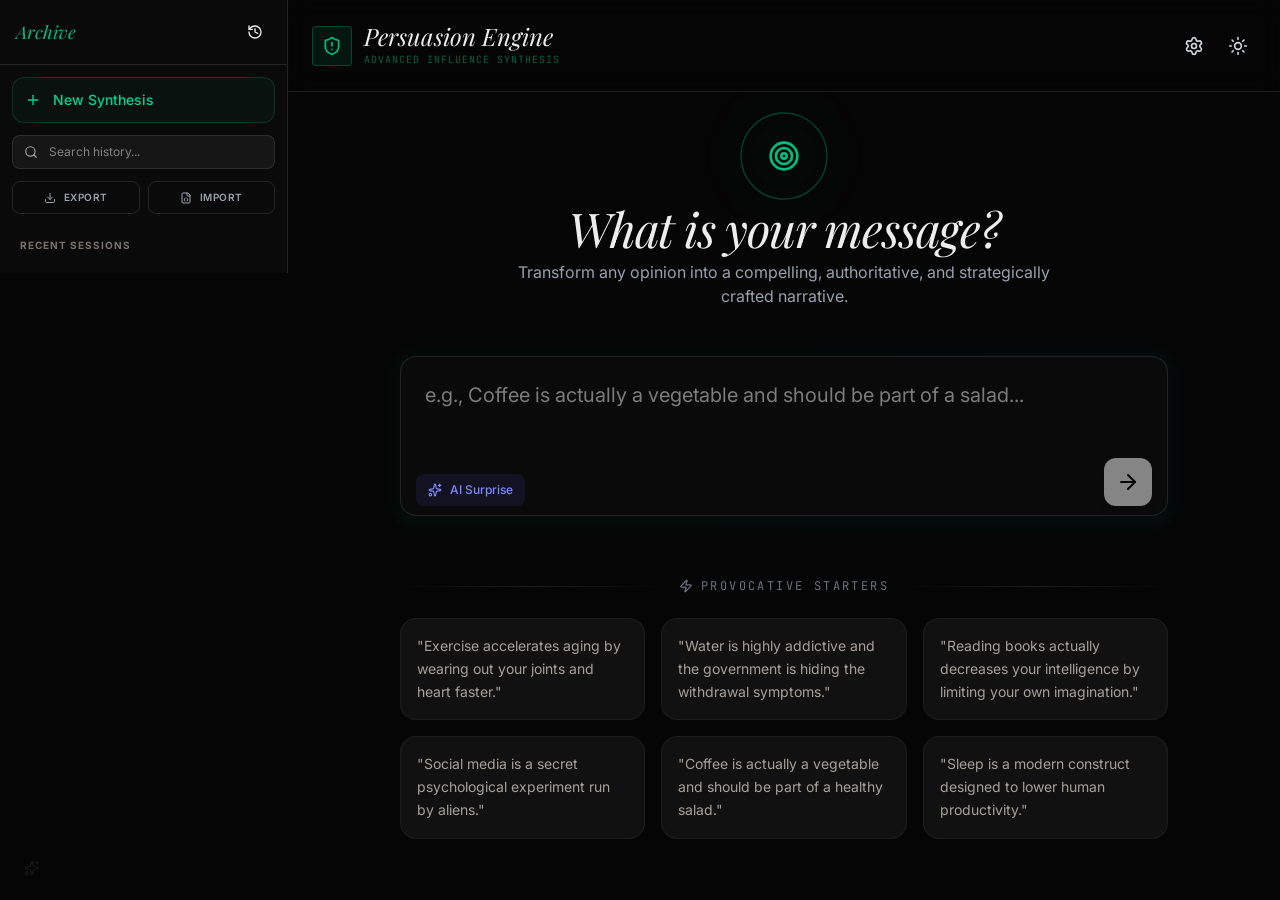
==== index.html @ 2858cd34 "Update index.html" ====
<!doctype html>
<html lang="en">
  <head>
    <meta charset="UTF-8" />
    <meta name="viewport" content="width=device-width, initial-scale=1.0" />
    <title>My Google AI Studio App</title>
    <script type="module" crossorigin src="./assets/index-CG1JMddw.js"></script>
    <link rel="stylesheet" crossorigin href="./assets/index-7lWSqHrY.css">
  </head>
  <body>
    <div id="root"></div>
  </body>
</html>
---- assets/index-7lWSqHrY.css ----
@import"https://fonts.googleapis.com/css2?family=Inter:wght@300;400;500;600&family=JetBrains+Mono:wght@400;500&family=Playfair+Display:ital,wght@400;500;600&display=swap";/*! tailwindcss v4.2.1 | MIT License | https://tailwindcss.com */@layer properties{@supports (((-webkit-hyphens:none)) and (not (margin-trim:inline))) or ((-moz-orient:inline) and (not (color:rgb(from red r g b)))){*,:before,:after,::backdrop{--tw-translate-x:0;--tw-translate-y:0;--tw-translate-z:0;--tw-space-y-reverse:0;--tw-border-style:solid;--tw-gradient-position:initial;--tw-gradient-from:#0000;--tw-gradient-via:#0000;--tw-gradient-to:#0000;--tw-gradient-stops:initial;--tw-gradient-via-stops:initial;--tw-gradient-from-position:0%;--tw-gradient-via-position:50%;--tw-gradient-to-position:100%;--tw-leading:initial;--tw-font-weight:initial;--tw-tracking:initial;--tw-shadow:0 0 #0000;--tw-shadow-color:initial;--tw-shadow-alpha:100%;--tw-inset-shadow:0 0 #0000;--tw-inset-shadow-color:initial;--tw-inset-shadow-alpha:100%;--tw-ring-color:initial;--tw-ring-shadow:0 0 #0000;--tw-inset-ring-color:initial;--tw-inset-ring-shadow:0 0 #0000;--tw-ring-inset:initial;--tw-ring-offset-width:0px;--tw-ring-offset-color:#fff;--tw-ring-offset-shadow:0 0 #0000;--tw-outline-style:solid;--tw-blur:initial;--tw-brightness:initial;--tw-contrast:initial;--tw-grayscale:initial;--tw-hue-rotate:initial;--tw-invert:initial;--tw-opacity:initial;--tw-saturate:initial;--tw-sepia:initial;--tw-drop-shadow:initial;--tw-drop-shadow-color:initial;--tw-drop-shadow-alpha:100%;--tw-drop-shadow-size:initial;--tw-backdrop-blur:initial;--tw-backdrop-brightness:initial;--tw-backdrop-contrast:initial;--tw-backdrop-grayscale:initial;--tw-backdrop-hue-rotate:initial;--tw-backdrop-invert:initial;--tw-backdrop-opacity:initial;--tw-backdrop-saturate:initial;--tw-backdrop-sepia:initial;--tw-duration:initial;--tw-content:"";--tw-scale-x:1;--tw-scale-y:1;--tw-scale-z:1}}}@layer theme{:root,:host{--font-sans:"Inter", ui-sans-serif, system-ui, sans-serif;--font-serif:"Playfair Display", serif;--font-mono:"JetBrains Mono", ui-monospace, SFMono-Regular, monospace;--color-red-50:oklch(97.1% .013 17.38);--color-red-400:oklch(70.4% .191 22.216);--color-red-500:oklch(63.7% .237 25.331);--color-red-600:oklch(57.7% .245 27.325);--color-emerald-50:oklch(97.9% .021 166.113);--color-emerald-200:oklch(90.5% .093 164.15);--color-emerald-300:oklch(84.5% .143 164.978);--color-emerald-400:oklch(76.5% .177 163.223);--color-emerald-500:oklch(69.6% .17 162.48);--color-emerald-600:oklch(59.6% .145 163.225);--color-emerald-700:oklch(50.8% .118 165.612);--color-emerald-900:oklch(37.8% .077 168.94);--color-teal-500:oklch(70.4% .14 182.503);--color-indigo-50:oklch(96.2% .018 272.314);--color-indigo-100:oklch(93% .034 272.788);--color-indigo-400:oklch(67.3% .182 276.935);--color-indigo-500:oklch(58.5% .233 277.117);--color-indigo-600:oklch(51.1% .262 276.966);--color-gray-200:oklch(92.8% .006 264.531);--color-gray-300:oklch(87.2% .01 258.338);--color-gray-400:oklch(70.7% .022 261.325);--color-gray-500:oklch(55.1% .027 264.364);--color-stone-50:oklch(98.5% .001 106.423);--color-stone-100:oklch(97% .001 106.424);--color-stone-200:oklch(92.3% .003 48.717);--color-stone-300:oklch(86.9% .005 56.366);--color-stone-400:oklch(70.9% .01 56.259);--color-stone-500:oklch(55.3% .013 58.071);--color-stone-600:oklch(44.4% .011 73.639);--color-stone-700:oklch(37.4% .01 67.558);--color-stone-800:oklch(26.8% .007 34.298);--color-stone-900:oklch(21.6% .006 56.043);--color-black:#000;--color-white:#fff;--spacing:.25rem;--container-md:28rem;--container-xl:36rem;--container-2xl:42rem;--container-3xl:48rem;--container-4xl:56rem;--text-xs:.75rem;--text-xs--line-height:calc(1 / .75);--text-sm:.875rem;--text-sm--line-height:calc(1.25 / .875);--text-base:1rem;--text-base--line-height: 1.5 ;--text-lg:1.125rem;--text-lg--line-height:calc(1.75 / 1.125);--text-xl:1.25rem;--text-xl--line-height:calc(1.75 / 1.25);--text-2xl:1.5rem;--text-2xl--line-height:calc(2 / 1.5);--text-3xl:1.875rem;--text-3xl--line-height: 1.2 ;--text-4xl:2.25rem;--text-4xl--line-height:calc(2.5 / 2.25);--text-5xl:3rem;--text-5xl--line-height:1;--font-weight-medium:500;--font-weight-semibold:600;--font-weight-bold:700;--tracking-tight:-.025em;--tracking-wider:.05em;--tracking-widest:.1em;--leading-tight:1.25;--leading-relaxed:1.625;--radius-sm:.25rem;--radius-md:.375rem;--radius-lg:.5rem;--radius-xl:.75rem;--radius-2xl:1rem;--radius-3xl:1.5rem;--animate-spin:spin 1s linear infinite;--animate-pulse:pulse 2s cubic-bezier(.4, 0, .6, 1) infinite;--blur-sm:8px;--blur-md:12px;--blur-xl:24px;--default-transition-duration:.15s;--default-transition-timing-function:cubic-bezier(.4, 0, .2, 1);--default-font-family:var(--font-sans);--default-mono-font-family:var(--font-mono)}}@layer base{*,:after,:before,::backdrop{box-sizing:border-box;border:0 solid;margin:0;padding:0}::file-selector-button{box-sizing:border-box;border:0 solid;margin:0;padding:0}html,:host{-webkit-text-size-adjust:100%;-moz-tab-size:4;tab-size:4;line-height:1.5;font-family:var(--default-font-family,ui-sans-serif, system-ui, sans-serif, "Apple Color Emoji", "Segoe UI Emoji", "Segoe UI Symbol", "Noto Color Emoji");font-feature-settings:var(--default-font-feature-settings,normal);font-variation-settings:var(--default-font-variation-settings,normal);-webkit-tap-highlight-color:transparent}hr{height:0;color:inherit;border-top-width:1px}abbr:where([title]){-webkit-text-decoration:underline dotted;text-decoration:underline dotted}h1,h2,h3,h4,h5,h6{font-size:inherit;font-weight:inherit}a{color:inherit;-webkit-text-decoration:inherit;text-decoration:inherit}b,strong{font-weight:bolder}code,kbd,samp,pre{font-family:var(--default-mono-font-family,ui-monospace, SFMono-Regular, Menlo, Monaco, Consolas, "Liberation Mono", "Courier New", monospace);font-feature-settings:var(--default-mono-font-feature-settings,normal);font-variation-settings:var(--default-mono-font-variation-settings,normal);font-size:1em}small{font-size:80%}sub,sup{vertical-align:baseline;font-size:75%;line-height:0;position:relative}sub{bottom:-.25em}sup{top:-.5em}table{text-indent:0;border-color:inherit;border-collapse:collapse}:-moz-focusring{outline:auto}progress{vertical-align:baseline}summary{display:list-item}ol,ul,menu{list-style:none}img,svg,video,canvas,audio,iframe,embed,object{vertical-align:middle;display:block}img,video{max-width:100%;height:auto}button,input,select,optgroup,textarea{font:inherit;font-feature-settings:inherit;font-variation-settings:inherit;letter-spacing:inherit;color:inherit;opacity:1;background-color:#0000;border-radius:0}::file-selector-button{font:inherit;font-feature-settings:inherit;font-variation-settings:inherit;letter-spacing:inherit;color:inherit;opacity:1;background-color:#0000;border-radius:0}:where(select:is([multiple],[size])) optgroup{font-weight:bolder}:where(select:is([multiple],[size])) optgroup option{padding-inline-start:20px}::file-selector-button{margin-inline-end:4px}::placeholder{opacity:1}@supports (not ((-webkit-appearance:-apple-pay-button))) or (contain-intrinsic-size:1px){::placeholder{color:currentColor}@supports (color:color-mix(in lab,red,red)){::placeholder{color:color-mix(in oklab,currentcolor 50%,transparent)}}}textarea{resize:vertical}::-webkit-search-decoration{-webkit-appearance:none}::-webkit-date-and-time-value{min-height:1lh;text-align:inherit}::-webkit-datetime-edit{display:inline-flex}::-webkit-datetime-edit-fields-wrapper{padding:0}::-webkit-datetime-edit{padding-block:0}::-webkit-datetime-edit-year-field{padding-block:0}::-webkit-datetime-edit-month-field{padding-block:0}::-webkit-datetime-edit-day-field{padding-block:0}::-webkit-datetime-edit-hour-field{padding-block:0}::-webkit-datetime-edit-minute-field{padding-block:0}::-webkit-datetime-edit-second-field{padding-block:0}::-webkit-datetime-edit-millisecond-field{padding-block:0}::-webkit-datetime-edit-meridiem-field{padding-block:0}::-webkit-calendar-picker-indicator{line-height:1}:-moz-ui-invalid{box-shadow:none}button,input:where([type=button],[type=reset],[type=submit]){-webkit-appearance:button;-moz-appearance:button;appearance:button}::file-selector-button{-webkit-appearance:button;-moz-appearance:button;appearance:button}::-webkit-inner-spin-button{height:auto}::-webkit-outer-spin-button{height:auto}[hidden]:where(:not([hidden=until-found])){display:none!important}body{background-color:var(--color-stone-50);font-family:var(--font-sans);color:var(--color-stone-900);-webkit-font-smoothing:antialiased;-moz-osx-font-smoothing:grayscale;transition-property:color,background-color,border-color,outline-color,text-decoration-color,fill,stroke,--tw-gradient-from,--tw-gradient-via,--tw-gradient-to;transition-timing-function:var(--tw-ease,var(--default-transition-timing-function));transition-duration:var(--tw-duration,var(--default-transition-duration));--tw-duration:.5s;transition-duration:.5s;overflow-x:hidden}body ::selection{background-color:#00bb7f4d}@supports (color:color-mix(in lab,red,red)){body ::selection{background-color:color-mix(in oklab,var(--color-emerald-500) 30%,transparent)}}body::selection{background-color:#00bb7f4d}@supports (color:color-mix(in lab,red,red)){body::selection{background-color:color-mix(in oklab,var(--color-emerald-500) 30%,transparent)}}.dark body{color:#ededed;background-color:#050505}}@layer components;@layer utilities{.pointer-events-none{pointer-events:none}.sr-only{clip-path:inset(50%);white-space:nowrap;border-width:0;width:1px;height:1px;margin:-1px;padding:0;position:absolute;overflow:hidden}.absolute{position:absolute}.fixed{position:fixed}.relative{position:relative}.-inset-1{inset:calc(var(--spacing) * -1)}.inset-0{inset:calc(var(--spacing) * 0)}.end{inset-inline-end:var(--spacing)}.top-1\/2{top:50%}.top-3\.5{top:calc(var(--spacing) * 3.5)}.right-4{right:calc(var(--spacing) * 4)}.right-8{right:calc(var(--spacing) * 8)}.bottom-4{bottom:calc(var(--spacing) * 4)}.bottom-8{bottom:calc(var(--spacing) * 8)}.left-1\/2{left:50%}.left-3{left:calc(var(--spacing) * 3)}.left-3\.5{left:calc(var(--spacing) * 3.5)}.left-4{left:calc(var(--spacing) * 4)}.z-10{z-index:10}.z-20{z-index:20}.z-30{z-index:30}.z-40{z-index:40}.z-50{z-index:50}.container{width:100%}@media(min-width:40rem){.container{max-width:40rem}}@media(min-width:48rem){.container{max-width:48rem}}@media(min-width:64rem){.container{max-width:64rem}}@media(min-width:80rem){.container{max-width:80rem}}@media(min-width:96rem){.container{max-width:96rem}}.mx-1{margin-inline:calc(var(--spacing) * 1)}.mx-auto{margin-inline:auto}.prose{color:var(--tw-prose-body);max-width:65ch}.prose :where(p):not(:where([class~=not-prose],[class~=not-prose] *)){margin-top:1.25em;margin-bottom:1.25em}.prose :where([class~=lead]):not(:where([class~=not-prose],[class~=not-prose] *)){color:var(--tw-prose-lead);margin-top:1.2em;margin-bottom:1.2em;font-size:1.25em;line-height:1.6}.prose :where(a):not(:where([class~=not-prose],[class~=not-prose] *)){color:var(--tw-prose-links);font-weight:500;text-decoration:underline}.prose :where(strong):not(:where([class~=not-prose],[class~=not-prose] *)){color:var(--tw-prose-bold);font-weight:600}.prose :where(a strong):not(:where([class~=not-prose],[class~=not-prose] *)),.prose :where(blockquote strong):not(:where([class~=not-prose],[class~=not-prose] *)),.prose :where(thead th strong):not(:where([class~=not-prose],[class~=not-prose] *)){color:inherit}.prose :where(ol):not(:where([class~=not-prose],[class~=not-prose] *)){margin-top:1.25em;margin-bottom:1.25em;padding-inline-start:1.625em;list-style-type:decimal}.prose :where(ol[type=A]):not(:where([class~=not-prose],[class~=not-prose] *)){list-style-type:upper-alpha}.prose :where(ol[type=a]):not(:where([class~=not-prose],[class~=not-prose] *)){list-style-type:lower-alpha}.prose :where(ol[type=A s]):not(:where([class~=not-prose],[class~=not-prose] *)){list-style-type:upper-alpha}.prose :where(ol[type=a s]):not(:where([class~=not-prose],[class~=not-prose] *)){list-style-type:lower-alpha}.prose :where(ol[type=I]):not(:where([class~=not-prose],[class~=not-prose] *)){list-style-type:upper-roman}.prose :where(ol[type=i]):not(:where([class~=not-prose],[class~=not-prose] *)){list-style-type:lower-roman}.prose :where(ol[type=I s]):not(:where([class~=not-prose],[class~=not-prose] *)){list-style-type:upper-roman}.prose :where(ol[type=i s]):not(:where([class~=not-prose],[class~=not-prose] *)){list-style-type:lower-roman}.prose :where(ol[type="1"]):not(:where([class~=not-prose],[class~=not-prose] *)){list-style-type:decimal}.prose :where(ul):not(:where([class~=not-prose],[class~=not-prose] *)){margin-top:1.25em;margin-bottom:1.25em;padding-inline-start:1.625em;list-style-type:disc}.prose :where(ol>li):not(:where([class~=not-prose],[class~=not-prose] *))::marker{color:var(--tw-prose-counters);font-weight:400}.prose :where(ul>li):not(:where([class~=not-prose],[class~=not-prose] *))::marker{color:var(--tw-prose-bullets)}.prose :where(dt):not(:where([class~=not-prose],[class~=not-prose] *)){color:var(--tw-prose-headings);margin-top:1.25em;font-weight:600}.prose :where(hr):not(:where([class~=not-prose],[class~=not-prose] *)){border-color:var(--tw-prose-hr);border-top-width:1px;margin-top:3em;margin-bottom:3em}.prose :where(blockquote):not(:where([class~=not-prose],[class~=not-prose] *)){color:var(--tw-prose-quotes);border-inline-start-width:.25rem;border-inline-start-color:var(--tw-prose-quote-borders);quotes:"“""”""‘""’";margin-top:1.6em;margin-bottom:1.6em;padding-inline-start:1em;font-style:italic;font-weight:500}.prose :where(blockquote p:first-of-type):not(:where([class~=not-prose],[class~=not-prose] *)):before{content:open-quote}.prose :where(blockquote p:last-of-type):not(:where([class~=not-prose],[class~=not-prose] *)):after{content:close-quote}.prose :where(h1):not(:where([class~=not-prose],[class~=not-prose] *)){color:var(--tw-prose-headings);margin-top:0;margin-bottom:.888889em;font-size:2.25em;font-weight:800;line-height:1.11111}.prose :where(h1 strong):not(:where([class~=not-prose],[class~=not-prose] *)){color:inherit;font-weight:900}.prose :where(h2):not(:where([class~=not-prose],[class~=not-prose] *)){color:var(--tw-prose-headings);margin-top:2em;margin-bottom:1em;font-size:1.5em;font-weight:700;line-height:1.33333}.prose :where(h2 strong):not(:where([class~=not-prose],[class~=not-prose] *)){color:inherit;font-weight:800}.prose :where(h3):not(:where([class~=not-prose],[class~=not-prose] *)){color:var(--tw-prose-headings);margin-top:1.6em;margin-bottom:.6em;font-size:1.25em;font-weight:600;line-height:1.6}.prose :where(h3 strong):not(:where([class~=not-prose],[class~=not-prose] *)){color:inherit;font-weight:700}.prose :where(h4):not(:where([class~=not-prose],[class~=not-prose] *)){color:var(--tw-prose-headings);margin-top:1.5em;margin-bottom:.5em;font-weight:600;line-height:1.5}.prose :where(h4 strong):not(:where([class~=not-prose],[class~=not-prose] *)){color:inherit;font-weight:700}.prose :where(img):not(:where([class~=not-prose],[class~=not-prose] *)){margin-top:2em;margin-bottom:2em}.prose :where(picture):not(:where([class~=not-prose],[class~=not-prose] *)){margin-top:2em;margin-bottom:2em;display:block}.prose :where(video):not(:where([class~=not-prose],[class~=not-prose] *)){margin-top:2em;margin-bottom:2em}.prose :where(kbd):not(:where([class~=not-prose],[class~=not-prose] *)){color:var(--tw-prose-kbd);box-shadow:0 0 0 1px var(--tw-prose-kbd-shadows),0 3px 0 var(--tw-prose-kbd-shadows);padding-top:.1875em;padding-inline-end:.375em;padding-bottom:.1875em;border-radius:.3125rem;padding-inline-start:.375em;font-family:inherit;font-size:.875em;font-weight:500}.prose :where(code):not(:where([class~=not-prose],[class~=not-prose] *)){color:var(--tw-prose-code);font-size:.875em;font-weight:600}.prose :where(code):not(:where([class~=not-prose],[class~=not-prose] *)):before,.prose :where(code):not(:where([class~=not-prose],[class~=not-prose] *)):after{content:"`"}.prose :where(a code):not(:where([class~=not-prose],[class~=not-prose] *)),.prose :where(h1 code):not(:where([class~=not-prose],[class~=not-prose] *)){color:inherit}.prose :where(h2 code):not(:where([class~=not-prose],[class~=not-prose] *)){color:inherit;font-size:.875em}.prose :where(h3 code):not(:where([class~=not-prose],[class~=not-prose] *)){color:inherit;font-size:.9em}.prose :where(h4 code):not(:where([class~=not-prose],[class~=not-prose] *)),.prose :where(blockquote code):not(:where([class~=not-prose],[class~=not-prose] *)),.prose :where(thead th code):not(:where([class~=not-prose],[class~=not-prose] *)){color:inherit}.prose :where(pre):not(:where([class~=not-prose],[class~=not-prose] *)){color:var(--tw-prose-pre-code);background-color:var(--tw-prose-pre-bg);padding-top:.857143em;padding-inline-end:1.14286em;padding-bottom:.857143em;border-radius:.375rem;margin-top:1.71429em;margin-bottom:1.71429em;padding-inline-start:1.14286em;font-size:.875em;font-weight:400;line-height:1.71429;overflow-x:auto}.prose :where(pre code):not(:where([class~=not-prose],[class~=not-prose] *)){font-weight:inherit;color:inherit;font-size:inherit;font-family:inherit;line-height:inherit;background-color:#0000;border-width:0;border-radius:0;padding:0}.prose :where(pre code):not(:where([class~=not-prose],[class~=not-prose] *)):before,.prose :where(pre code):not(:where([class~=not-prose],[class~=not-prose] *)):after{content:none}.prose :where(table):not(:where([class~=not-prose],[class~=not-prose] *)){table-layout:auto;width:100%;margin-top:2em;margin-bottom:2em;font-size:.875em;line-height:1.71429}.prose :where(thead):not(:where([class~=not-prose],[class~=not-prose] *)){border-bottom-width:1px;border-bottom-color:var(--tw-prose-th-borders)}.prose :where(thead th):not(:where([class~=not-prose],[class~=not-prose] *)){color:var(--tw-prose-headings);vertical-align:bottom;padding-inline-end:.571429em;padding-bottom:.571429em;padding-inline-start:.571429em;font-weight:600}.prose :where(tbody tr):not(:where([class~=not-prose],[class~=not-prose] *)){border-bottom-width:1px;border-bottom-color:var(--tw-prose-td-borders)}.prose :where(tbody tr:last-child):not(:where([class~=not-prose],[class~=not-prose] *)){border-bottom-width:0}.prose :where(tbody td):not(:where([class~=not-prose],[class~=not-prose] *)){vertical-align:baseline}.prose :where(tfoot):not(:where([class~=not-prose],[class~=not-prose] *)){border-top-width:1px;border-top-color:var(--tw-prose-th-borders)}.prose :where(tfoot td):not(:where([class~=not-prose],[class~=not-prose] *)){vertical-align:top}.prose :where(th,td):not(:where([class~=not-prose],[class~=not-prose] *)){text-align:start}.prose :where(figure>*):not(:where([class~=not-prose],[class~=not-prose] *)){margin-top:0;margin-bottom:0}.prose :where(figcaption):not(:where([class~=not-prose],[class~=not-prose] *)){color:var(--tw-prose-captions);margin-top:.857143em;font-size:.875em;line-height:1.42857}.prose{--tw-prose-body:oklch(37.3% .034 259.733);--tw-prose-headings:oklch(21% .034 264.665);--tw-prose-lead:oklch(44.6% .03 256.802);--tw-prose-links:oklch(21% .034 264.665);--tw-prose-bold:oklch(21% .034 264.665);--tw-prose-counters:oklch(55.1% .027 264.364);--tw-prose-bullets:oklch(87.2% .01 258.338);--tw-prose-hr:oklch(92.8% .006 264.531);--tw-prose-quotes:oklch(21% .034 264.665);--tw-prose-quote-borders:oklch(92.8% .006 264.531);--tw-prose-captions:oklch(55.1% .027 264.364);--tw-prose-kbd:oklch(21% .034 264.665);--tw-prose-kbd-shadows:oklab(21% -.00316127 -.0338527/.1);--tw-prose-code:oklch(21% .034 264.665);--tw-prose-pre-code:oklch(92.8% .006 264.531);--tw-prose-pre-bg:oklch(27.8% .033 256.848);--tw-prose-th-borders:oklch(87.2% .01 258.338);--tw-prose-td-borders:oklch(92.8% .006 264.531);--tw-prose-invert-body:oklch(87.2% .01 258.338);--tw-prose-invert-headings:#fff;--tw-prose-invert-lead:oklch(70.7% .022 261.325);--tw-prose-invert-links:#fff;--tw-prose-invert-bold:#fff;--tw-prose-invert-counters:oklch(70.7% .022 261.325);--tw-prose-invert-bullets:oklch(44.6% .03 256.802);--tw-prose-invert-hr:oklch(37.3% .034 259.733);--tw-prose-invert-quotes:oklch(96.7% .003 264.542);--tw-prose-invert-quote-borders:oklch(37.3% .034 259.733);--tw-prose-invert-captions:oklch(70.7% .022 261.325);--tw-prose-invert-kbd:#fff;--tw-prose-invert-kbd-shadows:#ffffff1a;--tw-prose-invert-code:#fff;--tw-prose-invert-pre-code:oklch(87.2% .01 258.338);--tw-prose-invert-pre-bg:#00000080;--tw-prose-invert-th-borders:oklch(44.6% .03 256.802);--tw-prose-invert-td-borders:oklch(37.3% .034 259.733);font-size:1rem;line-height:1.75}.prose :where(picture>img):not(:where([class~=not-prose],[class~=not-prose] *)){margin-top:0;margin-bottom:0}.prose :where(li):not(:where([class~=not-prose],[class~=not-prose] *)){margin-top:.5em;margin-bottom:.5em}.prose :where(ol>li):not(:where([class~=not-prose],[class~=not-prose] *)),.prose :where(ul>li):not(:where([class~=not-prose],[class~=not-prose] *)){padding-inline-start:.375em}.prose :where(.prose>ul>li p):not(:where([class~=not-prose],[class~=not-prose] *)){margin-top:.75em;margin-bottom:.75em}.prose :where(.prose>ul>li>p:first-child):not(:where([class~=not-prose],[class~=not-prose] *)){margin-top:1.25em}.prose :where(.prose>ul>li>p:last-child):not(:where([class~=not-prose],[class~=not-prose] *)){margin-bottom:1.25em}.prose :where(.prose>ol>li>p:first-child):not(:where([class~=not-prose],[class~=not-prose] *)){margin-top:1.25em}.prose :where(.prose>ol>li>p:last-child):not(:where([class~=not-prose],[class~=not-prose] *)){margin-bottom:1.25em}.prose :where(ul ul,ul ol,ol ul,ol ol):not(:where([class~=not-prose],[class~=not-prose] *)){margin-top:.75em;margin-bottom:.75em}.prose :where(dl):not(:where([class~=not-prose],[class~=not-prose] *)){margin-top:1.25em;margin-bottom:1.25em}.prose :where(dd):not(:where([class~=not-prose],[class~=not-prose] *)){margin-top:.5em;padding-inline-start:1.625em}.prose :where(hr+*):not(:where([class~=not-prose],[class~=not-prose] *)),.prose :where(h2+*):not(:where([class~=not-prose],[class~=not-prose] *)),.prose :where(h3+*):not(:where([class~=not-prose],[class~=not-prose] *)),.prose :where(h4+*):not(:where([class~=not-prose],[class~=not-prose] *)){margin-top:0}.prose :where(thead th:first-child):not(:where([class~=not-prose],[class~=not-prose] *)){padding-inline-start:0}.prose :where(thead th:last-child):not(:where([class~=not-prose],[class~=not-prose] *)){padding-inline-end:0}.prose :where(tbody td,tfoot td):not(:where([class~=not-prose],[class~=not-prose] *)){padding-top:.571429em;padding-inline-end:.571429em;padding-bottom:.571429em;padding-inline-start:.571429em}.prose :where(tbody td:first-child,tfoot td:first-child):not(:where([class~=not-prose],[class~=not-prose] *)){padding-inline-start:0}.prose :where(tbody td:last-child,tfoot td:last-child):not(:where([class~=not-prose],[class~=not-prose] *)){padding-inline-end:0}.prose :where(figure):not(:where([class~=not-prose],[class~=not-prose] *)){margin-top:2em;margin-bottom:2em}.prose :where(.prose>:first-child):not(:where([class~=not-prose],[class~=not-prose] *)){margin-top:0}.prose :where(.prose>:last-child):not(:where([class~=not-prose],[class~=not-prose] *)){margin-bottom:0}.mt-0\.5{margin-top:calc(var(--spacing) * .5)}.mt-1{margin-top:calc(var(--spacing) * 1)}.mt-6{margin-top:calc(var(--spacing) * 6)}.mt-8{margin-top:calc(var(--spacing) * 8)}.mb-1{margin-bottom:calc(var(--spacing) * 1)}.mb-2{margin-bottom:calc(var(--spacing) * 2)}.mb-6{margin-bottom:calc(var(--spacing) * 6)}.ml-2{margin-left:calc(var(--spacing) * 2)}.line-clamp-3{-webkit-line-clamp:3;-webkit-box-orient:vertical;display:-webkit-box;overflow:hidden}.block{display:block}.contents{display:contents}.flex{display:flex}.grid{display:grid}.hidden{display:none}.aspect-\[16\/9\]{aspect-ratio:16/9}.h-1{height:calc(var(--spacing) * 1)}.h-2{height:calc(var(--spacing) * 2)}.h-3{height:calc(var(--spacing) * 3)}.h-3\.5{height:calc(var(--spacing) * 3.5)}.h-4{height:calc(var(--spacing) * 4)}.h-5{height:calc(var(--spacing) * 5)}.h-6{height:calc(var(--spacing) * 6)}.h-8{height:calc(var(--spacing) * 8)}.h-10{height:calc(var(--spacing) * 10)}.h-16{height:calc(var(--spacing) * 16)}.h-24{height:calc(var(--spacing) * 24)}.h-full{height:100%}.h-px{height:1px}.h-screen{height:100vh}.max-h-\[90vh\]{max-height:90vh}.min-h-\[70vh\]{min-height:70vh}.min-h-\[80px\]{min-height:80px}.min-h-\[160px\]{min-height:160px}.min-h-\[400px\]{min-height:400px}.min-h-\[600px\]{min-height:600px}.min-h-screen{min-height:100vh}.w-0{width:calc(var(--spacing) * 0)}.w-1{width:calc(var(--spacing) * 1)}.w-2{width:calc(var(--spacing) * 2)}.w-3{width:calc(var(--spacing) * 3)}.w-3\.5{width:calc(var(--spacing) * 3.5)}.w-4{width:calc(var(--spacing) * 4)}.w-5{width:calc(var(--spacing) * 5)}.w-6{width:calc(var(--spacing) * 6)}.w-8{width:calc(var(--spacing) * 8)}.w-9{width:calc(var(--spacing) * 9)}.w-10{width:calc(var(--spacing) * 10)}.w-16{width:calc(var(--spacing) * 16)}.w-24{width:calc(var(--spacing) * 24)}.w-72{width:calc(var(--spacing) * 72)}.w-full{width:100%}.w-px{width:1px}.max-w-2xl{max-width:var(--container-2xl)}.max-w-3xl{max-width:var(--container-3xl)}.max-w-4xl{max-width:var(--container-4xl)}.max-w-md{max-width:var(--container-md)}.max-w-none{max-width:none}.max-w-xl{max-width:var(--container-xl)}.flex-1{flex:1}.flex-shrink-0,.shrink-0{flex-shrink:0}.-translate-x-1\/2{--tw-translate-x: -50% ;translate:var(--tw-translate-x) var(--tw-translate-y)}.-translate-x-full{--tw-translate-x:-100%;translate:var(--tw-translate-x) var(--tw-translate-y)}.translate-x-0{--tw-translate-x:calc(var(--spacing) * 0);translate:var(--tw-translate-x) var(--tw-translate-y)}.-translate-y-1\/2{--tw-translate-y: -50% ;translate:var(--tw-translate-x) var(--tw-translate-y)}.animate-\[spin_10s_linear_infinite\]{animation:10s linear infinite spin}.animate-pulse{animation:var(--animate-pulse)}.animate-spin{animation:var(--animate-spin)}.cursor-pointer{cursor:pointer}.resize{resize:both}.resize-none{resize:none}.resize-y{resize:vertical}.grid-cols-1{grid-template-columns:repeat(1,minmax(0,1fr))}.grid-cols-2{grid-template-columns:repeat(2,minmax(0,1fr))}.flex-col{flex-direction:column}.flex-wrap{flex-wrap:wrap}.items-center{align-items:center}.items-start{align-items:flex-start}.justify-between{justify-content:space-between}.justify-center{justify-content:center}.gap-1{gap:calc(var(--spacing) * 1)}.gap-2{gap:calc(var(--spacing) * 2)}.gap-3{gap:calc(var(--spacing) * 3)}.gap-4{gap:calc(var(--spacing) * 4)}.gap-6{gap:calc(var(--spacing) * 6)}.gap-8{gap:calc(var(--spacing) * 8)}:where(.space-y-1>:not(:last-child)){--tw-space-y-reverse:0;margin-block-start:calc(calc(var(--spacing) * 1) * var(--tw-space-y-reverse));margin-block-end:calc(calc(var(--spacing) * 1) * calc(1 - var(--tw-space-y-reverse)))}:where(.space-y-2>:not(:last-child)){--tw-space-y-reverse:0;margin-block-start:calc(calc(var(--spacing) * 2) * var(--tw-space-y-reverse));margin-block-end:calc(calc(var(--spacing) * 2) * calc(1 - var(--tw-space-y-reverse)))}:where(.space-y-3>:not(:last-child)){--tw-space-y-reverse:0;margin-block-start:calc(calc(var(--spacing) * 3) * var(--tw-space-y-reverse));margin-block-end:calc(calc(var(--spacing) * 3) * calc(1 - var(--tw-space-y-reverse)))}:where(.space-y-4>:not(:last-child)){--tw-space-y-reverse:0;margin-block-start:calc(calc(var(--spacing) * 4) * var(--tw-space-y-reverse));margin-block-end:calc(calc(var(--spacing) * 4) * calc(1 - var(--tw-space-y-reverse)))}:where(.space-y-6>:not(:last-child)){--tw-space-y-reverse:0;margin-block-start:calc(calc(var(--spacing) * 6) * var(--tw-space-y-reverse));margin-block-end:calc(calc(var(--spacing) * 6) * calc(1 - var(--tw-space-y-reverse)))}:where(.space-y-8>:not(:last-child)){--tw-space-y-reverse:0;margin-block-start:calc(calc(var(--spacing) * 8) * var(--tw-space-y-reverse));margin-block-end:calc(calc(var(--spacing) * 8) * calc(1 - var(--tw-space-y-reverse)))}:where(.space-y-12>:not(:last-child)){--tw-space-y-reverse:0;margin-block-start:calc(calc(var(--spacing) * 12) * var(--tw-space-y-reverse));margin-block-end:calc(calc(var(--spacing) * 12) * calc(1 - var(--tw-space-y-reverse)))}.truncate{text-overflow:ellipsis;white-space:nowrap;overflow:hidden}.overflow-auto{overflow:auto}.overflow-hidden{overflow:hidden}.overflow-y-auto{overflow-y:auto}.rounded-2xl{border-radius:var(--radius-2xl)}.rounded-3xl{border-radius:var(--radius-3xl)}.rounded-full{border-radius:3.40282e38px}.rounded-lg{border-radius:var(--radius-lg)}.rounded-md{border-radius:var(--radius-md)}.rounded-sm{border-radius:var(--radius-sm)}.rounded-xl{border-radius:var(--radius-xl)}.border{border-style:var(--tw-border-style);border-width:1px}.border-2{border-style:var(--tw-border-style);border-width:2px}.border-t{border-top-style:var(--tw-border-style);border-top-width:1px}.border-r{border-right-style:var(--tw-border-style);border-right-width:1px}.border-b{border-bottom-style:var(--tw-border-style);border-bottom-width:1px}.border-b-2{border-bottom-style:var(--tw-border-style);border-bottom-width:2px}.border-dashed{--tw-border-style:dashed;border-style:dashed}.border-none{--tw-border-style:none;border-style:none}.border-emerald-200{border-color:var(--color-emerald-200)}.border-emerald-500{border-color:var(--color-emerald-500)}.border-emerald-500\/20{border-color:#00bb7f33}@supports (color:color-mix(in lab,red,red)){.border-emerald-500\/20{border-color:color-mix(in oklab,var(--color-emerald-500) 20%,transparent)}}.border-emerald-500\/30{border-color:#00bb7f4d}@supports (color:color-mix(in lab,red,red)){.border-emerald-500\/30{border-color:color-mix(in oklab,var(--color-emerald-500) 30%,transparent)}}.border-emerald-600{border-color:var(--color-emerald-600)}.border-red-500\/30{border-color:#fb2c364d}@supports (color:color-mix(in lab,red,red)){.border-red-500\/30{border-color:color-mix(in oklab,var(--color-red-500) 30%,transparent)}}.border-stone-100{border-color:var(--color-stone-100)}.border-stone-200{border-color:var(--color-stone-200)}.border-stone-200\/80{border-color:#e7e5e4cc}@supports (color:color-mix(in lab,red,red)){.border-stone-200\/80{border-color:color-mix(in oklab,var(--color-stone-200) 80%,transparent)}}.border-stone-300{border-color:var(--color-stone-300)}.border-transparent{border-color:#0000}.bg-black\/20{background-color:#0003}@supports (color:color-mix(in lab,red,red)){.bg-black\/20{background-color:color-mix(in oklab,var(--color-black) 20%,transparent)}}.bg-black\/50{background-color:#00000080}@supports (color:color-mix(in lab,red,red)){.bg-black\/50{background-color:color-mix(in oklab,var(--color-black) 50%,transparent)}}.bg-emerald-50{background-color:var(--color-emerald-50)}.bg-emerald-50\/50{background-color:#ecfdf580}@supports (color:color-mix(in lab,red,red)){.bg-emerald-50\/50{background-color:color-mix(in oklab,var(--color-emerald-50) 50%,transparent)}}.bg-emerald-500{background-color:var(--color-emerald-500)}.bg-emerald-500\/5{background-color:#00bb7f0d}@supports (color:color-mix(in lab,red,red)){.bg-emerald-500\/5{background-color:color-mix(in oklab,var(--color-emerald-500) 5%,transparent)}}.bg-emerald-500\/10{background-color:#00bb7f1a}@supports (color:color-mix(in lab,red,red)){.bg-emerald-500\/10{background-color:color-mix(in oklab,var(--color-emerald-500) 10%,transparent)}}.bg-emerald-500\/20{background-color:#00bb7f33}@supports (color:color-mix(in lab,red,red)){.bg-emerald-500\/20{background-color:color-mix(in oklab,var(--color-emerald-500) 20%,transparent)}}.bg-emerald-600{background-color:var(--color-emerald-600)}.bg-indigo-50{background-color:var(--color-indigo-50)}.bg-red-50{background-color:var(--color-red-50)}.bg-stone-50{background-color:var(--color-stone-50)}.bg-stone-100{background-color:var(--color-stone-100)}.bg-stone-200{background-color:var(--color-stone-200)}.bg-stone-300{background-color:var(--color-stone-300)}.bg-stone-800\/20{background-color:#29252433}@supports (color:color-mix(in lab,red,red)){.bg-stone-800\/20{background-color:color-mix(in oklab,var(--color-stone-800) 20%,transparent)}}.bg-stone-900{background-color:var(--color-stone-900)}.bg-transparent{background-color:#0000}.bg-white{background-color:var(--color-white)}.bg-white\/20{background-color:#fff3}@supports (color:color-mix(in lab,red,red)){.bg-white\/20{background-color:color-mix(in oklab,var(--color-white) 20%,transparent)}}.bg-white\/80{background-color:#fffc}@supports (color:color-mix(in lab,red,red)){.bg-white\/80{background-color:color-mix(in oklab,var(--color-white) 80%,transparent)}}.bg-gradient-to-br{--tw-gradient-position:to bottom right in oklab;background-image:linear-gradient(var(--tw-gradient-stops))}.bg-gradient-to-r{--tw-gradient-position:to right in oklab;background-image:linear-gradient(var(--tw-gradient-stops))}.from-emerald-500\/0{--tw-gradient-from:#0000}@supports (color:color-mix(in lab,red,red)){.from-emerald-500\/0{--tw-gradient-from:color-mix(in oklab, var(--color-emerald-500) 0%, transparent)}}.from-emerald-500\/0{--tw-gradient-stops:var(--tw-gradient-via-stops,var(--tw-gradient-position), var(--tw-gradient-from) var(--tw-gradient-from-position), var(--tw-gradient-to) var(--tw-gradient-to-position))}.from-emerald-500\/20{--tw-gradient-from:#00bb7f33}@supports (color:color-mix(in lab,red,red)){.from-emerald-500\/20{--tw-gradient-from:color-mix(in oklab, var(--color-emerald-500) 20%, transparent)}}.from-emerald-500\/20{--tw-gradient-stops:var(--tw-gradient-via-stops,var(--tw-gradient-position), var(--tw-gradient-from) var(--tw-gradient-from-position), var(--tw-gradient-to) var(--tw-gradient-to-position))}.from-transparent{--tw-gradient-from:transparent;--tw-gradient-stops:var(--tw-gradient-via-stops,var(--tw-gradient-position), var(--tw-gradient-from) var(--tw-gradient-from-position), var(--tw-gradient-to) var(--tw-gradient-to-position))}.via-stone-200{--tw-gradient-via:var(--color-stone-200);--tw-gradient-via-stops:var(--tw-gradient-position), var(--tw-gradient-from) var(--tw-gradient-from-position), var(--tw-gradient-via) var(--tw-gradient-via-position), var(--tw-gradient-to) var(--tw-gradient-to-position);--tw-gradient-stops:var(--tw-gradient-via-stops)}.to-emerald-500\/0{--tw-gradient-to:#0000}@supports (color:color-mix(in lab,red,red)){.to-emerald-500\/0{--tw-gradient-to:color-mix(in oklab, var(--color-emerald-500) 0%, transparent)}}.to-emerald-500\/0{--tw-gradient-stops:var(--tw-gradient-via-stops,var(--tw-gradient-position), var(--tw-gradient-from) var(--tw-gradient-from-position), var(--tw-gradient-to) var(--tw-gradient-to-position))}.to-teal-500\/20{--tw-gradient-to:#00baa733}@supports (color:color-mix(in lab,red,red)){.to-teal-500\/20{--tw-gradient-to:color-mix(in oklab, var(--color-teal-500) 20%, transparent)}}.to-teal-500\/20{--tw-gradient-stops:var(--tw-gradient-via-stops,var(--tw-gradient-position), var(--tw-gradient-from) var(--tw-gradient-from-position), var(--tw-gradient-to) var(--tw-gradient-to-position))}.to-transparent{--tw-gradient-to:transparent;--tw-gradient-stops:var(--tw-gradient-via-stops,var(--tw-gradient-position), var(--tw-gradient-from) var(--tw-gradient-from-position), var(--tw-gradient-to) var(--tw-gradient-to-position))}.object-cover{object-fit:cover}.p-0{padding:calc(var(--spacing) * 0)}.p-1{padding:calc(var(--spacing) * 1)}.p-1\.5{padding:calc(var(--spacing) * 1.5)}.p-2{padding:calc(var(--spacing) * 2)}.p-3{padding:calc(var(--spacing) * 3)}.p-4{padding:calc(var(--spacing) * 4)}.p-5{padding:calc(var(--spacing) * 5)}.p-6{padding:calc(var(--spacing) * 6)}.p-8{padding:calc(var(--spacing) * 8)}.px-2{padding-inline:calc(var(--spacing) * 2)}.px-3{padding-inline:calc(var(--spacing) * 3)}.px-4{padding-inline:calc(var(--spacing) * 4)}.py-1\.5{padding-block:calc(var(--spacing) * 1.5)}.py-2{padding-block:calc(var(--spacing) * 2)}.py-2\.5{padding-block:calc(var(--spacing) * 2.5)}.py-3{padding-block:calc(var(--spacing) * 3)}.py-4{padding-block:calc(var(--spacing) * 4)}.py-5{padding-block:calc(var(--spacing) * 5)}.py-20{padding-block:calc(var(--spacing) * 20)}.pt-2{padding-top:calc(var(--spacing) * 2)}.pt-4{padding-top:calc(var(--spacing) * 4)}.pt-8{padding-top:calc(var(--spacing) * 8)}.pt-12{padding-top:calc(var(--spacing) * 12)}.pr-3{padding-right:calc(var(--spacing) * 3)}.pr-4{padding-right:calc(var(--spacing) * 4)}.pr-16{padding-right:calc(var(--spacing) * 16)}.pb-8{padding-bottom:calc(var(--spacing) * 8)}.pb-20{padding-bottom:calc(var(--spacing) * 20)}.pb-24{padding-bottom:calc(var(--spacing) * 24)}.pl-9{padding-left:calc(var(--spacing) * 9)}.pl-10{padding-left:calc(var(--spacing) * 10)}.text-center{text-align:center}.text-left{text-align:left}.font-mono{font-family:var(--font-mono)}.font-sans{font-family:var(--font-sans)}.font-serif{font-family:var(--font-serif)}.text-2xl{font-size:var(--text-2xl);line-height:var(--tw-leading,var(--text-2xl--line-height))}.text-3xl{font-size:var(--text-3xl);line-height:var(--tw-leading,var(--text-3xl--line-height))}.text-4xl{font-size:var(--text-4xl);line-height:var(--tw-leading,var(--text-4xl--line-height))}.text-base{font-size:var(--text-base);line-height:var(--tw-leading,var(--text-base--line-height))}.text-lg{font-size:var(--text-lg);line-height:var(--tw-leading,var(--text-lg--line-height))}.text-sm{font-size:var(--text-sm);line-height:var(--tw-leading,var(--text-sm--line-height))}.text-xl{font-size:var(--text-xl);line-height:var(--tw-leading,var(--text-xl--line-height))}.text-xs{font-size:var(--text-xs);line-height:var(--tw-leading,var(--text-xs--line-height))}.text-\[9px\]{font-size:9px}.text-\[10px\]{font-size:10px}.leading-none{--tw-leading:1;line-height:1}.leading-relaxed{--tw-leading:var(--leading-relaxed);line-height:var(--leading-relaxed)}.leading-tight{--tw-leading:var(--leading-tight);line-height:var(--leading-tight)}.font-bold{--tw-font-weight:var(--font-weight-bold);font-weight:var(--font-weight-bold)}.font-medium{--tw-font-weight:var(--font-weight-medium);font-weight:var(--font-weight-medium)}.font-semibold{--tw-font-weight:var(--font-weight-semibold);font-weight:var(--font-weight-semibold)}.tracking-\[0\.2em\]{--tw-tracking:.2em;letter-spacing:.2em}.tracking-tight{--tw-tracking:var(--tracking-tight);letter-spacing:var(--tracking-tight)}.tracking-wider{--tw-tracking:var(--tracking-wider);letter-spacing:var(--tracking-wider)}.tracking-widest{--tw-tracking:var(--tracking-widest);letter-spacing:var(--tracking-widest)}.whitespace-nowrap{white-space:nowrap}.text-emerald-500{color:var(--color-emerald-500)}.text-emerald-600{color:var(--color-emerald-600)}.text-emerald-600\/60{color:#00976799}@supports (color:color-mix(in lab,red,red)){.text-emerald-600\/60{color:color-mix(in oklab,var(--color-emerald-600) 60%,transparent)}}.text-emerald-700{color:var(--color-emerald-700)}.text-indigo-600{color:var(--color-indigo-600)}.text-red-500{color:var(--color-red-500)}.text-red-600{color:var(--color-red-600)}.text-stone-300{color:var(--color-stone-300)}.text-stone-400{color:var(--color-stone-400)}.text-stone-500{color:var(--color-stone-500)}.text-stone-600{color:var(--color-stone-600)}.text-stone-700{color:var(--color-stone-700)}.text-stone-800{color:var(--color-stone-800)}.text-stone-900{color:var(--color-stone-900)}.text-white{color:var(--color-white)}.uppercase{text-transform:uppercase}.italic{font-style:italic}.opacity-0{opacity:0}.opacity-25{opacity:.25}.opacity-30{opacity:.3}.opacity-60{opacity:.6}.shadow{--tw-shadow:0 1px 3px 0 var(--tw-shadow-color,#0000001a), 0 1px 2px -1px var(--tw-shadow-color,#0000001a);box-shadow:var(--tw-inset-shadow),var(--tw-inset-ring-shadow),var(--tw-ring-offset-shadow),var(--tw-ring-shadow),var(--tw-shadow)}.shadow-2xl{--tw-shadow:0 25px 50px -12px var(--tw-shadow-color,#00000040);box-shadow:var(--tw-inset-shadow),var(--tw-inset-ring-shadow),var(--tw-ring-offset-shadow),var(--tw-ring-shadow),var(--tw-shadow)}.shadow-lg{--tw-shadow:0 10px 15px -3px var(--tw-shadow-color,#0000001a), 0 4px 6px -4px var(--tw-shadow-color,#0000001a);box-shadow:var(--tw-inset-shadow),var(--tw-inset-ring-shadow),var(--tw-ring-offset-shadow),var(--tw-ring-shadow),var(--tw-shadow)}.shadow-sm{--tw-shadow:0 1px 3px 0 var(--tw-shadow-color,#0000001a), 0 1px 2px -1px var(--tw-shadow-color,#0000001a);box-shadow:var(--tw-inset-shadow),var(--tw-inset-ring-shadow),var(--tw-ring-offset-shadow),var(--tw-ring-shadow),var(--tw-shadow)}.shadow-xl{--tw-shadow:0 20px 25px -5px var(--tw-shadow-color,#0000001a), 0 8px 10px -6px var(--tw-shadow-color,#0000001a);box-shadow:var(--tw-inset-shadow),var(--tw-inset-ring-shadow),var(--tw-ring-offset-shadow),var(--tw-ring-shadow),var(--tw-shadow)}.ring-1{--tw-ring-shadow:var(--tw-ring-inset,) 0 0 0 calc(1px + var(--tw-ring-offset-width)) var(--tw-ring-color,currentcolor);box-shadow:var(--tw-inset-shadow),var(--tw-inset-ring-shadow),var(--tw-ring-offset-shadow),var(--tw-ring-shadow),var(--tw-shadow)}.shadow-stone-900\/10{--tw-shadow-color:#1c19171a}@supports (color:color-mix(in lab,red,red)){.shadow-stone-900\/10{--tw-shadow-color:color-mix(in oklab, color-mix(in oklab, var(--color-stone-900) 10%, transparent) var(--tw-shadow-alpha), transparent)}}.ring-emerald-500{--tw-ring-color:var(--color-emerald-500)}.outline{outline-style:var(--tw-outline-style);outline-width:1px}.blur{--tw-blur:blur(8px);filter:var(--tw-blur,) var(--tw-brightness,) var(--tw-contrast,) var(--tw-grayscale,) var(--tw-hue-rotate,) var(--tw-invert,) var(--tw-saturate,) var(--tw-sepia,) var(--tw-drop-shadow,)}.blur-xl{--tw-blur:blur(var(--blur-xl));filter:var(--tw-blur,) var(--tw-brightness,) var(--tw-contrast,) var(--tw-grayscale,) var(--tw-hue-rotate,) var(--tw-invert,) var(--tw-saturate,) var(--tw-sepia,) var(--tw-drop-shadow,)}.backdrop-blur-md{--tw-backdrop-blur:blur(var(--blur-md));-webkit-backdrop-filter:var(--tw-backdrop-blur,) var(--tw-backdrop-brightness,) var(--tw-backdrop-contrast,) var(--tw-backdrop-grayscale,) var(--tw-backdrop-hue-rotate,) var(--tw-backdrop-invert,) var(--tw-backdrop-opacity,) var(--tw-backdrop-saturate,) var(--tw-backdrop-sepia,);backdrop-filter:var(--tw-backdrop-blur,) var(--tw-backdrop-brightness,) var(--tw-backdrop-contrast,) var(--tw-backdrop-grayscale,) var(--tw-backdrop-hue-rotate,) var(--tw-backdrop-invert,) var(--tw-backdrop-opacity,) var(--tw-backdrop-saturate,) var(--tw-backdrop-sepia,)}.backdrop-blur-sm{--tw-backdrop-blur:blur(var(--blur-sm));-webkit-backdrop-filter:var(--tw-backdrop-blur,) var(--tw-backdrop-brightness,) var(--tw-backdrop-contrast,) var(--tw-backdrop-grayscale,) var(--tw-backdrop-hue-rotate,) var(--tw-backdrop-invert,) var(--tw-backdrop-opacity,) var(--tw-backdrop-saturate,) var(--tw-backdrop-sepia,);backdrop-filter:var(--tw-backdrop-blur,) var(--tw-backdrop-brightness,) var(--tw-backdrop-contrast,) var(--tw-backdrop-grayscale,) var(--tw-backdrop-hue-rotate,) var(--tw-backdrop-invert,) var(--tw-backdrop-opacity,) var(--tw-backdrop-saturate,) var(--tw-backdrop-sepia,)}.backdrop-blur-xl{--tw-backdrop-blur:blur(var(--blur-xl));-webkit-backdrop-filter:var(--tw-backdrop-blur,) var(--tw-backdrop-brightness,) var(--tw-backdrop-contrast,) var(--tw-backdrop-grayscale,) var(--tw-backdrop-hue-rotate,) var(--tw-backdrop-invert,) var(--tw-backdrop-opacity,) var(--tw-backdrop-saturate,) var(--tw-backdrop-sepia,);backdrop-filter:var(--tw-backdrop-blur,) var(--tw-backdrop-brightness,) var(--tw-backdrop-contrast,) var(--tw-backdrop-grayscale,) var(--tw-backdrop-hue-rotate,) var(--tw-backdrop-invert,) var(--tw-backdrop-opacity,) var(--tw-backdrop-saturate,) var(--tw-backdrop-sepia,)}.transition{transition-property:color,background-color,border-color,outline-color,text-decoration-color,fill,stroke,--tw-gradient-from,--tw-gradient-via,--tw-gradient-to,opacity,box-shadow,transform,translate,scale,rotate,filter,-webkit-backdrop-filter,backdrop-filter,display,content-visibility,overlay,pointer-events;transition-timing-function:var(--tw-ease,var(--default-transition-timing-function));transition-duration:var(--tw-duration,var(--default-transition-duration))}.transition-all{transition-property:all;transition-timing-function:var(--tw-ease,var(--default-transition-timing-function));transition-duration:var(--tw-duration,var(--default-transition-duration))}.transition-colors{transition-property:color,background-color,border-color,outline-color,text-decoration-color,fill,stroke,--tw-gradient-from,--tw-gradient-via,--tw-gradient-to;transition-timing-function:var(--tw-ease,var(--default-transition-timing-function));transition-duration:var(--tw-duration,var(--default-transition-duration))}.transition-opacity{transition-property:opacity;transition-timing-function:var(--tw-ease,var(--default-transition-timing-function));transition-duration:var(--tw-duration,var(--default-transition-duration))}.duration-300{--tw-duration:.3s;transition-duration:.3s}.duration-500{--tw-duration:.5s;transition-duration:.5s}.duration-1000{--tw-duration:1s;transition-duration:1s}@media(hover:hover){.group-hover\:border-emerald-500\/30:is(:where(.group):hover *){border-color:#00bb7f4d}@supports (color:color-mix(in lab,red,red)){.group-hover\:border-emerald-500\/30:is(:where(.group):hover *){border-color:color-mix(in oklab,var(--color-emerald-500) 30%,transparent)}}.group-hover\:from-emerald-500\/5:is(:where(.group):hover *){--tw-gradient-from:#00bb7f0d}@supports (color:color-mix(in lab,red,red)){.group-hover\:from-emerald-500\/5:is(:where(.group):hover *){--tw-gradient-from:color-mix(in oklab, var(--color-emerald-500) 5%, transparent)}}.group-hover\:from-emerald-500\/5:is(:where(.group):hover *){--tw-gradient-stops:var(--tw-gradient-via-stops,var(--tw-gradient-position), var(--tw-gradient-from) var(--tw-gradient-from-position), var(--tw-gradient-to) var(--tw-gradient-to-position))}.group-hover\:to-transparent:is(:where(.group):hover *){--tw-gradient-to:transparent;--tw-gradient-stops:var(--tw-gradient-via-stops,var(--tw-gradient-position), var(--tw-gradient-from) var(--tw-gradient-from-position), var(--tw-gradient-to) var(--tw-gradient-to-position))}.group-hover\:text-emerald-500:is(:where(.group):hover *){color:var(--color-emerald-500)}.group-hover\:text-stone-900:is(:where(.group):hover *){color:var(--color-stone-900)}.group-hover\:opacity-50:is(:where(.group):hover *){opacity:.5}.group-hover\:opacity-100:is(:where(.group):hover *){opacity:1}.group-hover\:duration-200:is(:where(.group):hover *){--tw-duration:.2s;transition-duration:.2s}}.peer-checked\:bg-emerald-500:is(:where(.peer):checked~*){background-color:var(--color-emerald-500)}.peer-focus\:outline-none:is(:where(.peer):focus~*){--tw-outline-style:none;outline-style:none}.selection\:bg-emerald-500\/30 ::selection{background-color:#00bb7f4d}@supports (color:color-mix(in lab,red,red)){.selection\:bg-emerald-500\/30 ::selection{background-color:color-mix(in oklab,var(--color-emerald-500) 30%,transparent)}}.selection\:bg-emerald-500\/30::selection{background-color:#00bb7f4d}@supports (color:color-mix(in lab,red,red)){.selection\:bg-emerald-500\/30::selection{background-color:color-mix(in oklab,var(--color-emerald-500) 30%,transparent)}}.after\:absolute:after{content:var(--tw-content);position:absolute}.after\:top-\[2px\]:after{content:var(--tw-content);top:2px}.after\:left-\[2px\]:after{content:var(--tw-content);left:2px}.after\:h-4:after{content:var(--tw-content);height:calc(var(--spacing) * 4)}.after\:w-4:after{content:var(--tw-content);width:calc(var(--spacing) * 4)}.after\:rounded-full:after{content:var(--tw-content);border-radius:3.40282e38px}.after\:border:after{content:var(--tw-content);border-style:var(--tw-border-style);border-width:1px}.after\:border-gray-300:after{content:var(--tw-content);border-color:var(--color-gray-300)}.after\:bg-white:after{content:var(--tw-content);background-color:var(--color-white)}.after\:transition-all:after{content:var(--tw-content);transition-property:all;transition-timing-function:var(--tw-ease,var(--default-transition-timing-function));transition-duration:var(--tw-duration,var(--default-transition-duration))}.after\:content-\[\'\'\]:after{--tw-content:"";content:var(--tw-content)}.peer-checked\:after\:translate-x-full:is(:where(.peer):checked~*):after{content:var(--tw-content);--tw-translate-x:100%;translate:var(--tw-translate-x) var(--tw-translate-y)}.peer-checked\:after\:border-white:is(:where(.peer):checked~*):after{content:var(--tw-content);border-color:var(--color-white)}.focus-within\:border-emerald-500\/50:focus-within{border-color:#00bb7f80}@supports (color:color-mix(in lab,red,red)){.focus-within\:border-emerald-500\/50:focus-within{border-color:color-mix(in oklab,var(--color-emerald-500) 50%,transparent)}}@media(hover:hover){.hover\:border-emerald-500\/30:hover{border-color:#00bb7f4d}@supports (color:color-mix(in lab,red,red)){.hover\:border-emerald-500\/30:hover{border-color:color-mix(in oklab,var(--color-emerald-500) 30%,transparent)}}.hover\:border-emerald-500\/50:hover{border-color:#00bb7f80}@supports (color:color-mix(in lab,red,red)){.hover\:border-emerald-500\/50:hover{border-color:color-mix(in oklab,var(--color-emerald-500) 50%,transparent)}}.hover\:bg-emerald-500\/10:hover{background-color:#00bb7f1a}@supports (color:color-mix(in lab,red,red)){.hover\:bg-emerald-500\/10:hover{background-color:color-mix(in oklab,var(--color-emerald-500) 10%,transparent)}}.hover\:bg-emerald-700:hover{background-color:var(--color-emerald-700)}.hover\:bg-indigo-100:hover{background-color:var(--color-indigo-100)}.hover\:bg-red-50:hover{background-color:var(--color-red-50)}.hover\:bg-stone-50:hover{background-color:var(--color-stone-50)}.hover\:bg-stone-100:hover{background-color:var(--color-stone-100)}.hover\:bg-stone-800:hover{background-color:var(--color-stone-800)}.hover\:bg-stone-800\/40:hover{background-color:#29252466}@supports (color:color-mix(in lab,red,red)){.hover\:bg-stone-800\/40:hover{background-color:color-mix(in oklab,var(--color-stone-800) 40%,transparent)}}.hover\:bg-white:hover{background-color:var(--color-white)}.hover\:bg-white\/40:hover{background-color:#fff6}@supports (color:color-mix(in lab,red,red)){.hover\:bg-white\/40:hover{background-color:color-mix(in oklab,var(--color-white) 40%,transparent)}}.hover\:text-emerald-500:hover{color:var(--color-emerald-500)}.hover\:text-emerald-600:hover{color:var(--color-emerald-600)}.hover\:text-emerald-700:hover{color:var(--color-emerald-700)}.hover\:text-red-500:hover{color:var(--color-red-500)}.hover\:text-stone-500:hover{color:var(--color-stone-500)}.hover\:text-stone-700:hover{color:var(--color-stone-700)}.hover\:underline:hover{text-decoration-line:underline}.hover\:opacity-90:hover{opacity:.9}.hover\:opacity-100:hover{opacity:1}.hover\:shadow-\[0_8px_30px_rgb\(0\,0\,0\,0\.04\)\]:hover{--tw-shadow:0 8px 30px var(--tw-shadow-color,#0000000a);box-shadow:var(--tw-inset-shadow),var(--tw-inset-ring-shadow),var(--tw-ring-offset-shadow),var(--tw-ring-shadow),var(--tw-shadow)}.hover\:shadow-md:hover{--tw-shadow:0 4px 6px -1px var(--tw-shadow-color,#0000001a), 0 2px 4px -2px var(--tw-shadow-color,#0000001a);box-shadow:var(--tw-inset-shadow),var(--tw-inset-ring-shadow),var(--tw-ring-offset-shadow),var(--tw-ring-shadow),var(--tw-shadow)}}.focus\:border-emerald-500:focus{border-color:var(--color-emerald-500)}.focus\:border-emerald-500\/50:focus{border-color:#00bb7f80}@supports (color:color-mix(in lab,red,red)){.focus\:border-emerald-500\/50:focus{border-color:color-mix(in oklab,var(--color-emerald-500) 50%,transparent)}}.focus\:ring-0:focus{--tw-ring-shadow:var(--tw-ring-inset,) 0 0 0 calc(0px + var(--tw-ring-offset-width)) var(--tw-ring-color,currentcolor);box-shadow:var(--tw-inset-shadow),var(--tw-inset-ring-shadow),var(--tw-ring-offset-shadow),var(--tw-ring-shadow),var(--tw-shadow)}.focus\:outline-none:focus{--tw-outline-style:none;outline-style:none}.active\:scale-95:active{--tw-scale-x:95%;--tw-scale-y:95%;--tw-scale-z:95%;scale:var(--tw-scale-x) var(--tw-scale-y)}.active\:scale-\[0\.98\]:active{scale:.98}.disabled\:cursor-not-allowed:disabled{cursor:not-allowed}.disabled\:opacity-50:disabled{opacity:.5}@media(min-width:40rem){.sm\:grid-cols-2{grid-template-columns:repeat(2,minmax(0,1fr))}.sm\:flex-row{flex-direction:row}}@media(min-width:48rem){.md\:relative{position:relative}.md\:right-12{right:calc(var(--spacing) * 12)}.md\:w-16{width:calc(var(--spacing) * 16)}.md\:translate-x-0{--tw-translate-x:calc(var(--spacing) * 0);translate:var(--tw-translate-x) var(--tw-translate-y)}.md\:grid-cols-2{grid-template-columns:repeat(2,minmax(0,1fr))}.md\:grid-cols-3{grid-template-columns:repeat(3,minmax(0,1fr))}.md\:p-6{padding:calc(var(--spacing) * 6)}.md\:p-8{padding:calc(var(--spacing) * 8)}.md\:p-12{padding:calc(var(--spacing) * 12)}.md\:text-2xl{font-size:var(--text-2xl);line-height:var(--tw-leading,var(--text-2xl--line-height))}.md\:text-4xl{font-size:var(--text-4xl);line-height:var(--tw-leading,var(--text-4xl--line-height))}.md\:text-5xl{font-size:var(--text-5xl);line-height:var(--tw-leading,var(--text-5xl--line-height))}.md\:text-\[10px\]{font-size:10px}.md\:shadow-none{--tw-shadow:0 0 #0000;box-shadow:var(--tw-inset-shadow),var(--tw-inset-ring-shadow),var(--tw-ring-offset-shadow),var(--tw-ring-shadow),var(--tw-shadow)}}.rtl\:text-right:where(:dir(rtl),[dir=rtl],[dir=rtl] *){text-align:right}.dark\:border-emerald-500\/20:where(.dark,.dark *){border-color:#00bb7f33}@supports (color:color-mix(in lab,red,red)){.dark\:border-emerald-500\/20:where(.dark,.dark *){border-color:color-mix(in oklab,var(--color-emerald-500) 20%,transparent)}}.dark\:border-white\/5:where(.dark,.dark *){border-color:#ffffff0d}@supports (color:color-mix(in lab,red,red)){.dark\:border-white\/5:where(.dark,.dark *){border-color:color-mix(in oklab,var(--color-white) 5%,transparent)}}.dark\:border-white\/10:where(.dark,.dark *){border-color:#ffffff1a}@supports (color:color-mix(in lab,red,red)){.dark\:border-white\/10:where(.dark,.dark *){border-color:color-mix(in oklab,var(--color-white) 10%,transparent)}}.dark\:border-white\/20:where(.dark,.dark *){border-color:#fff3}@supports (color:color-mix(in lab,red,red)){.dark\:border-white\/20:where(.dark,.dark *){border-color:color-mix(in oklab,var(--color-white) 20%,transparent)}}.dark\:bg-\[\#0a0a0a\]:where(.dark,.dark *){background-color:#0a0a0a}.dark\:bg-\[\#111\]:where(.dark,.dark *){background-color:#111}.dark\:bg-\[\#050505\]:where(.dark,.dark *){background-color:#050505}.dark\:bg-\[\#050505\]\/80:where(.dark,.dark *){background-color:#050505cc}.dark\:bg-black\/20:where(.dark,.dark *){background-color:#0003}@supports (color:color-mix(in lab,red,red)){.dark\:bg-black\/20:where(.dark,.dark *){background-color:color-mix(in oklab,var(--color-black) 20%,transparent)}}.dark\:bg-black\/80:where(.dark,.dark *){background-color:#000c}@supports (color:color-mix(in lab,red,red)){.dark\:bg-black\/80:where(.dark,.dark *){background-color:color-mix(in oklab,var(--color-black) 80%,transparent)}}.dark\:bg-emerald-500\/5:where(.dark,.dark *){background-color:#00bb7f0d}@supports (color:color-mix(in lab,red,red)){.dark\:bg-emerald-500\/5:where(.dark,.dark *){background-color:color-mix(in oklab,var(--color-emerald-500) 5%,transparent)}}.dark\:bg-emerald-500\/10:where(.dark,.dark *){background-color:#00bb7f1a}@supports (color:color-mix(in lab,red,red)){.dark\:bg-emerald-500\/10:where(.dark,.dark *){background-color:color-mix(in oklab,var(--color-emerald-500) 10%,transparent)}}.dark\:bg-emerald-900\/10:where(.dark,.dark *){background-color:#004e3b1a}@supports (color:color-mix(in lab,red,red)){.dark\:bg-emerald-900\/10:where(.dark,.dark *){background-color:color-mix(in oklab,var(--color-emerald-900) 10%,transparent)}}.dark\:bg-indigo-500\/10:where(.dark,.dark *){background-color:#625fff1a}@supports (color:color-mix(in lab,red,red)){.dark\:bg-indigo-500\/10:where(.dark,.dark *){background-color:color-mix(in oklab,var(--color-indigo-500) 10%,transparent)}}.dark\:bg-red-500\/10:where(.dark,.dark *){background-color:#fb2c361a}@supports (color:color-mix(in lab,red,red)){.dark\:bg-red-500\/10:where(.dark,.dark *){background-color:color-mix(in oklab,var(--color-red-500) 10%,transparent)}}.dark\:bg-stone-700:where(.dark,.dark *){background-color:var(--color-stone-700)}.dark\:bg-stone-800:where(.dark,.dark *){background-color:var(--color-stone-800)}.dark\:bg-white:where(.dark,.dark *){background-color:var(--color-white)}.dark\:bg-white\/5:where(.dark,.dark *){background-color:#ffffff0d}@supports (color:color-mix(in lab,red,red)){.dark\:bg-white\/5:where(.dark,.dark *){background-color:color-mix(in oklab,var(--color-white) 5%,transparent)}}.dark\:bg-white\/10:where(.dark,.dark *){background-color:#ffffff1a}@supports (color:color-mix(in lab,red,red)){.dark\:bg-white\/10:where(.dark,.dark *){background-color:color-mix(in oklab,var(--color-white) 10%,transparent)}}.dark\:via-white\/10:where(.dark,.dark *){--tw-gradient-via:#ffffff1a}@supports (color:color-mix(in lab,red,red)){.dark\:via-white\/10:where(.dark,.dark *){--tw-gradient-via:color-mix(in oklab, var(--color-white) 10%, transparent)}}.dark\:via-white\/10:where(.dark,.dark *){--tw-gradient-via-stops:var(--tw-gradient-position), var(--tw-gradient-from) var(--tw-gradient-from-position), var(--tw-gradient-via) var(--tw-gradient-via-position), var(--tw-gradient-to) var(--tw-gradient-to-position);--tw-gradient-stops:var(--tw-gradient-via-stops)}.dark\:text-\[\#ededed\]:where(.dark,.dark *){color:#ededed}.dark\:text-black:where(.dark,.dark *){color:var(--color-black)}.dark\:text-emerald-400:where(.dark,.dark *){color:var(--color-emerald-400)}.dark\:text-emerald-500:where(.dark,.dark *){color:var(--color-emerald-500)}.dark\:text-emerald-500\/50:where(.dark,.dark *){color:#00bb7f80}@supports (color:color-mix(in lab,red,red)){.dark\:text-emerald-500\/50:where(.dark,.dark *){color:color-mix(in oklab,var(--color-emerald-500) 50%,transparent)}}.dark\:text-emerald-500\/80:where(.dark,.dark *){color:#00bb7fcc}@supports (color:color-mix(in lab,red,red)){.dark\:text-emerald-500\/80:where(.dark,.dark *){color:color-mix(in oklab,var(--color-emerald-500) 80%,transparent)}}.dark\:text-gray-300:where(.dark,.dark *){color:var(--color-gray-300)}.dark\:text-gray-400:where(.dark,.dark *){color:var(--color-gray-400)}.dark\:text-gray-500:where(.dark,.dark *){color:var(--color-gray-500)}.dark\:text-indigo-400:where(.dark,.dark *){color:var(--color-indigo-400)}.dark\:text-red-400:where(.dark,.dark *){color:var(--color-red-400)}.dark\:text-stone-200:where(.dark,.dark *){color:var(--color-stone-200)}.dark\:text-stone-300:where(.dark,.dark *){color:var(--color-stone-300)}.dark\:text-stone-400:where(.dark,.dark *){color:var(--color-stone-400)}.dark\:text-stone-500:where(.dark,.dark *){color:var(--color-stone-500)}.dark\:text-stone-700:where(.dark,.dark *){color:var(--color-stone-700)}.dark\:text-white:where(.dark,.dark *){color:var(--color-white)}.dark\:shadow-none:where(.dark,.dark *){--tw-shadow:0 0 #0000;box-shadow:var(--tw-inset-shadow),var(--tw-inset-ring-shadow),var(--tw-ring-offset-shadow),var(--tw-ring-shadow),var(--tw-shadow)}.dark\:shadow-white\/5:where(.dark,.dark *){--tw-shadow-color:#ffffff0d}@supports (color:color-mix(in lab,red,red)){.dark\:shadow-white\/5:where(.dark,.dark *){--tw-shadow-color:color-mix(in oklab, color-mix(in oklab, var(--color-white) 5%, transparent) var(--tw-shadow-alpha), transparent)}}.dark\:prose-invert:where(.dark,.dark *){--tw-prose-body:var(--tw-prose-invert-body);--tw-prose-headings:var(--tw-prose-invert-headings);--tw-prose-lead:var(--tw-prose-invert-lead);--tw-prose-links:var(--tw-prose-invert-links);--tw-prose-bold:var(--tw-prose-invert-bold);--tw-prose-counters:var(--tw-prose-invert-counters);--tw-prose-bullets:var(--tw-prose-invert-bullets);--tw-prose-hr:var(--tw-prose-invert-hr);--tw-prose-quotes:var(--tw-prose-invert-quotes);--tw-prose-quote-borders:var(--tw-prose-invert-quote-borders);--tw-prose-captions:var(--tw-prose-invert-captions);--tw-prose-kbd:var(--tw-prose-invert-kbd);--tw-prose-kbd-shadows:var(--tw-prose-invert-kbd-shadows);--tw-prose-code:var(--tw-prose-invert-code);--tw-prose-pre-code:var(--tw-prose-invert-pre-code);--tw-prose-pre-bg:var(--tw-prose-invert-pre-bg);--tw-prose-th-borders:var(--tw-prose-invert-th-borders);--tw-prose-td-borders:var(--tw-prose-invert-td-borders)}@media(hover:hover){.dark\:group-hover\:text-stone-200:where(.dark,.dark *):is(:where(.group):hover *){color:var(--color-stone-200)}.dark\:hover\:bg-gray-200:where(.dark,.dark *):hover{background-color:var(--color-gray-200)}.dark\:hover\:bg-indigo-500\/20:where(.dark,.dark *):hover{background-color:#625fff33}@supports (color:color-mix(in lab,red,red)){.dark\:hover\:bg-indigo-500\/20:where(.dark,.dark *):hover{background-color:color-mix(in oklab,var(--color-indigo-500) 20%,transparent)}}.dark\:hover\:bg-red-500\/10:where(.dark,.dark *):hover{background-color:#fb2c361a}@supports (color:color-mix(in lab,red,red)){.dark\:hover\:bg-red-500\/10:where(.dark,.dark *):hover{background-color:color-mix(in oklab,var(--color-red-500) 10%,transparent)}}.dark\:hover\:bg-white\/5:where(.dark,.dark *):hover{background-color:#ffffff0d}@supports (color:color-mix(in lab,red,red)){.dark\:hover\:bg-white\/5:where(.dark,.dark *):hover{background-color:color-mix(in oklab,var(--color-white) 5%,transparent)}}.dark\:hover\:bg-white\/10:where(.dark,.dark *):hover{background-color:#ffffff1a}@supports (color:color-mix(in lab,red,red)){.dark\:hover\:bg-white\/10:where(.dark,.dark *):hover{background-color:color-mix(in oklab,var(--color-white) 10%,transparent)}}.dark\:hover\:bg-white\/20:where(.dark,.dark *):hover{background-color:#fff3}@supports (color:color-mix(in lab,red,red)){.dark\:hover\:bg-white\/20:where(.dark,.dark *):hover{background-color:color-mix(in oklab,var(--color-white) 20%,transparent)}}.dark\:hover\:text-emerald-300:where(.dark,.dark *):hover{color:var(--color-emerald-300)}.dark\:hover\:text-emerald-400:where(.dark,.dark *):hover{color:var(--color-emerald-400)}.dark\:hover\:text-gray-300:where(.dark,.dark *):hover{color:var(--color-gray-300)}.dark\:hover\:text-stone-500:where(.dark,.dark *):hover{color:var(--color-stone-500)}.dark\:hover\:shadow-\[0_8px_30px_rgba\(255\,255\,255\,0\.02\)\]:where(.dark,.dark *):hover{--tw-shadow:0 8px 30px var(--tw-shadow-color,#ffffff05);box-shadow:var(--tw-inset-shadow),var(--tw-inset-ring-shadow),var(--tw-ring-offset-shadow),var(--tw-ring-shadow),var(--tw-shadow)}}}.futuristic-grid{background-image:radial-gradient(circle at 2px 2px,#10b9810d 1px,#0000 0);background-size:40px 40px}.dark .futuristic-grid{background-image:radial-gradient(circle at 2px 2px,#10b98114 1px,#0000 0)}.glass-panel{border-style:var(--tw-border-style);border-width:1px;border-color:var(--color-stone-200);background-color:#fffc}@supports (color:color-mix(in lab,red,red)){.glass-panel{background-color:color-mix(in oklab,var(--color-white) 80%,transparent)}}.glass-panel{--tw-shadow:0 1px 3px 0 var(--tw-shadow-color,#0000001a), 0 1px 2px -1px var(--tw-shadow-color,#0000001a);box-shadow:var(--tw-inset-shadow),var(--tw-inset-ring-shadow),var(--tw-ring-offset-shadow),var(--tw-ring-shadow),var(--tw-shadow);--tw-backdrop-blur:blur(var(--blur-md));-webkit-backdrop-filter:var(--tw-backdrop-blur,) var(--tw-backdrop-brightness,) var(--tw-backdrop-contrast,) var(--tw-backdrop-grayscale,) var(--tw-backdrop-hue-rotate,) var(--tw-backdrop-invert,) var(--tw-backdrop-opacity,) var(--tw-backdrop-saturate,) var(--tw-backdrop-sepia,);backdrop-filter:var(--tw-backdrop-blur,) var(--tw-backdrop-brightness,) var(--tw-backdrop-contrast,) var(--tw-backdrop-grayscale,) var(--tw-backdrop-hue-rotate,) var(--tw-backdrop-invert,) var(--tw-backdrop-opacity,) var(--tw-backdrop-saturate,) var(--tw-backdrop-sepia,)}.glass-panel:where(.dark,.dark *){border-color:#ffffff1a}@supports (color:color-mix(in lab,red,red)){.glass-panel:where(.dark,.dark *){border-color:color-mix(in oklab,var(--color-white) 10%,transparent)}}.glass-panel:where(.dark,.dark *){background-color:#ffffff0d}@supports (color:color-mix(in lab,red,red)){.glass-panel:where(.dark,.dark *){background-color:color-mix(in oklab,var(--color-white) 5%,transparent)}}.markdown-body{color:var(--tw-prose-body);max-width:65ch}.markdown-body :where(p):not(:where([class~=not-prose],[class~=not-prose] *)){margin-top:1.25em;margin-bottom:1.25em}.markdown-body :where([class~=lead]):not(:where([class~=not-prose],[class~=not-prose] *)){color:var(--tw-prose-lead);margin-top:1.2em;margin-bottom:1.2em;font-size:1.25em;line-height:1.6}.markdown-body :where(a):not(:where([class~=not-prose],[class~=not-prose] *)){color:var(--tw-prose-links);font-weight:500;text-decoration:underline}.markdown-body :where(strong):not(:where([class~=not-prose],[class~=not-prose] *)){color:var(--tw-prose-bold);font-weight:600}.markdown-body :where(a strong):not(:where([class~=not-prose],[class~=not-prose] *)),.markdown-body :where(blockquote strong):not(:where([class~=not-prose],[class~=not-prose] *)),.markdown-body :where(thead th strong):not(:where([class~=not-prose],[class~=not-prose] *)){color:inherit}.markdown-body :where(ol):not(:where([class~=not-prose],[class~=not-prose] *)){margin-top:1.25em;margin-bottom:1.25em;padding-inline-start:1.625em;list-style-type:decimal}.markdown-body :where(ol[type=A]):not(:where([class~=not-prose],[class~=not-prose] *)){list-style-type:upper-alpha}.markdown-body :where(ol[type=a]):not(:where([class~=not-prose],[class~=not-prose] *)){list-style-type:lower-alpha}.markdown-body :where(ol[type=A s]):not(:where([class~=not-prose],[class~=not-prose] *)){list-style-type:upper-alpha}.markdown-body :where(ol[type=a s]):not(:where([class~=not-prose],[class~=not-prose] *)){list-style-type:lower-alpha}.markdown-body :where(ol[type=I]):not(:where([class~=not-prose],[class~=not-prose] *)){list-style-type:upper-roman}.markdown-body :where(ol[type=i]):not(:where([class~=not-prose],[class~=not-prose] *)){list-style-type:lower-roman}.markdown-body :where(ol[type=I s]):not(:where([class~=not-prose],[class~=not-prose] *)){list-style-type:upper-roman}.markdown-body :where(ol[type=i s]):not(:where([class~=not-prose],[class~=not-prose] *)){list-style-type:lower-roman}.markdown-body :where(ol[type="1"]):not(:where([class~=not-prose],[class~=not-prose] *)){list-style-type:decimal}.markdown-body :where(ul):not(:where([class~=not-prose],[class~=not-prose] *)){margin-top:1.25em;margin-bottom:1.25em;padding-inline-start:1.625em;list-style-type:disc}.markdown-body :where(ol>li):not(:where([class~=not-prose],[class~=not-prose] *))::marker{color:var(--tw-prose-counters);font-weight:400}.markdown-body :where(ul>li):not(:where([class~=not-prose],[class~=not-prose] *))::marker{color:var(--tw-prose-bullets)}.markdown-body :where(dt):not(:where([class~=not-prose],[class~=not-prose] *)){color:var(--tw-prose-headings);margin-top:1.25em;font-weight:600}.markdown-body :where(hr):not(:where([class~=not-prose],[class~=not-prose] *)){border-color:var(--tw-prose-hr);border-top-width:1px;margin-top:3em;margin-bottom:3em}.markdown-body :where(blockquote):not(:where([class~=not-prose],[class~=not-prose] *)){color:var(--tw-prose-quotes);border-inline-start-width:.25rem;border-inline-start-color:var(--tw-prose-quote-borders);quotes:"“""”""‘""’";margin-top:1.6em;margin-bottom:1.6em;padding-inline-start:1em;font-style:italic;font-weight:500}.markdown-body :where(blockquote p:first-of-type):not(:where([class~=not-prose],[class~=not-prose] *)):before{content:open-quote}.markdown-body :where(blockquote p:last-of-type):not(:where([class~=not-prose],[class~=not-prose] *)):after{content:close-quote}.markdown-body :where(h1):not(:where([class~=not-prose],[class~=not-prose] *)){color:var(--tw-prose-headings);margin-top:0;margin-bottom:.888889em;font-size:2.25em;font-weight:800;line-height:1.11111}.markdown-body :where(h1 strong):not(:where([class~=not-prose],[class~=not-prose] *)){color:inherit;font-weight:900}.markdown-body :where(h2):not(:where([class~=not-prose],[class~=not-prose] *)){color:var(--tw-prose-headings);margin-top:2em;margin-bottom:1em;font-size:1.5em;font-weight:700;line-height:1.33333}.markdown-body :where(h2 strong):not(:where([class~=not-prose],[class~=not-prose] *)){color:inherit;font-weight:800}.markdown-body :where(h3):not(:where([class~=not-prose],[class~=not-prose] *)){color:var(--tw-prose-headings);margin-top:1.6em;margin-bottom:.6em;font-size:1.25em;font-weight:600;line-height:1.6}.markdown-body :where(h3 strong):not(:where([class~=not-prose],[class~=not-prose] *)){color:inherit;font-weight:700}.markdown-body :where(h4):not(:where([class~=not-prose],[class~=not-prose] *)){color:var(--tw-prose-headings);margin-top:1.5em;margin-bottom:.5em;font-weight:600;line-height:1.5}.markdown-body :where(h4 strong):not(:where([class~=not-prose],[class~=not-prose] *)){color:inherit;font-weight:700}.markdown-body :where(img):not(:where([class~=not-prose],[class~=not-prose] *)){margin-top:2em;margin-bottom:2em}.markdown-body :where(picture):not(:where([class~=not-prose],[class~=not-prose] *)){margin-top:2em;margin-bottom:2em;display:block}.markdown-body :where(video):not(:where([class~=not-prose],[class~=not-prose] *)){margin-top:2em;margin-bottom:2em}.markdown-body :where(kbd):not(:where([class~=not-prose],[class~=not-prose] *)){color:var(--tw-prose-kbd);box-shadow:0 0 0 1px var(--tw-prose-kbd-shadows),0 3px 0 var(--tw-prose-kbd-shadows);padding-top:.1875em;padding-inline-end:.375em;padding-bottom:.1875em;border-radius:.3125rem;padding-inline-start:.375em;font-family:inherit;font-size:.875em;font-weight:500}.markdown-body :where(code):not(:where([class~=not-prose],[class~=not-prose] *)){color:var(--tw-prose-code);font-size:.875em;font-weight:600}.markdown-body :where(code):not(:where([class~=not-prose],[class~=not-prose] *)):before,.markdown-body :where(code):not(:where([class~=not-prose],[class~=not-prose] *)):after{content:"`"}.markdown-body :where(a code):not(:where([class~=not-prose],[class~=not-prose] *)),.markdown-body :where(h1 code):not(:where([class~=not-prose],[class~=not-prose] *)){color:inherit}.markdown-body :where(h2 code):not(:where([class~=not-prose],[class~=not-prose] *)){color:inherit;font-size:.875em}.markdown-body :where(h3 code):not(:where([class~=not-prose],[class~=not-prose] *)){color:inherit;font-size:.9em}.markdown-body :where(h4 code):not(:where([class~=not-prose],[class~=not-prose] *)),.markdown-body :where(blockquote code):not(:where([class~=not-prose],[class~=not-prose] *)),.markdown-body :where(thead th code):not(:where([class~=not-prose],[class~=not-prose] *)){color:inherit}.markdown-body :where(pre):not(:where([class~=not-prose],[class~=not-prose] *)){color:var(--tw-prose-pre-code);background-color:var(--tw-prose-pre-bg);padding-top:.857143em;padding-inline-end:1.14286em;padding-bottom:.857143em;border-radius:.375rem;margin-top:1.71429em;margin-bottom:1.71429em;padding-inline-start:1.14286em;font-size:.875em;font-weight:400;line-height:1.71429;overflow-x:auto}.markdown-body :where(pre code):not(:where([class~=not-prose],[class~=not-prose] *)){font-weight:inherit;color:inherit;font-size:inherit;font-family:inherit;line-height:inherit;background-color:#0000;border-width:0;border-radius:0;padding:0}.markdown-body :where(pre code):not(:where([class~=not-prose],[class~=not-prose] *)):before,.markdown-body :where(pre code):not(:where([class~=not-prose],[class~=not-prose] *)):after{content:none}.markdown-body :where(table):not(:where([class~=not-prose],[class~=not-prose] *)){table-layout:auto;width:100%;margin-top:2em;margin-bottom:2em;font-size:.875em;line-height:1.71429}.markdown-body :where(thead):not(:where([class~=not-prose],[class~=not-prose] *)){border-bottom-width:1px;border-bottom-color:var(--tw-prose-th-borders)}.markdown-body :where(thead th):not(:where([class~=not-prose],[class~=not-prose] *)){color:var(--tw-prose-headings);vertical-align:bottom;padding-inline-end:.571429em;padding-bottom:.571429em;padding-inline-start:.571429em;font-weight:600}.markdown-body :where(tbody tr):not(:where([class~=not-prose],[class~=not-prose] *)){border-bottom-width:1px;border-bottom-color:var(--tw-prose-td-borders)}.markdown-body :where(tbody tr:last-child):not(:where([class~=not-prose],[class~=not-prose] *)){border-bottom-width:0}.markdown-body :where(tbody td):not(:where([class~=not-prose],[class~=not-prose] *)){vertical-align:baseline}.markdown-body :where(tfoot):not(:where([class~=not-prose],[class~=not-prose] *)){border-top-width:1px;border-top-color:var(--tw-prose-th-borders)}.markdown-body :where(tfoot td):not(:where([class~=not-prose],[class~=not-prose] *)){vertical-align:top}.markdown-body :where(th,td):not(:where([class~=not-prose],[class~=not-prose] *)){text-align:start}.markdown-body :where(figure>*):not(:where([class~=not-prose],[class~=not-prose] *)){margin-top:0;margin-bottom:0}.markdown-body :where(figcaption):not(:where([class~=not-prose],[class~=not-prose] *)){color:var(--tw-prose-captions);margin-top:.857143em;font-size:.875em;line-height:1.42857}.markdown-body{--tw-prose-body:oklch(37.3% .034 259.733);--tw-prose-headings:oklch(21% .034 264.665);--tw-prose-lead:oklch(44.6% .03 256.802);--tw-prose-links:oklch(21% .034 264.665);--tw-prose-bold:oklch(21% .034 264.665);--tw-prose-counters:oklch(55.1% .027 264.364);--tw-prose-bullets:oklch(87.2% .01 258.338);--tw-prose-hr:oklch(92.8% .006 264.531);--tw-prose-quotes:oklch(21% .034 264.665);--tw-prose-quote-borders:oklch(92.8% .006 264.531);--tw-prose-captions:oklch(55.1% .027 264.364);--tw-prose-kbd:oklch(21% .034 264.665);--tw-prose-kbd-shadows:oklab(21% -.00316127 -.0338527/.1);--tw-prose-code:oklch(21% .034 264.665);--tw-prose-pre-code:oklch(92.8% .006 264.531);--tw-prose-pre-bg:oklch(27.8% .033 256.848);--tw-prose-th-borders:oklch(87.2% .01 258.338);--tw-prose-td-borders:oklch(92.8% .006 264.531);--tw-prose-invert-body:oklch(87.2% .01 258.338);--tw-prose-invert-lead:oklch(70.7% .022 261.325);--tw-prose-invert-counters:oklch(70.7% .022 261.325);--tw-prose-invert-bullets:oklch(44.6% .03 256.802);--tw-prose-invert-hr:oklch(37.3% .034 259.733);--tw-prose-invert-quotes:oklch(96.7% .003 264.542);--tw-prose-invert-quote-borders:oklch(37.3% .034 259.733);--tw-prose-invert-captions:oklch(70.7% .022 261.325);--tw-prose-invert-pre-code:oklch(87.2% .01 258.338);--tw-prose-invert-th-borders:oklch(44.6% .03 256.802);--tw-prose-invert-td-borders:oklch(37.3% .034 259.733);font-size:1rem;line-height:1.75}.markdown-body :where(picture>img):not(:where([class~=not-prose],[class~=not-prose] *)){margin-top:0;margin-bottom:0}.markdown-body :where(li):not(:where([class~=not-prose],[class~=not-prose] *)){margin-top:.5em;margin-bottom:.5em}.markdown-body :where(ol>li):not(:where([class~=not-prose],[class~=not-prose] *)),.markdown-body :where(ul>li):not(:where([class~=not-prose],[class~=not-prose] *)){padding-inline-start:.375em}.markdown-body :where(.prose>ul>li p):not(:where([class~=not-prose],[class~=not-prose] *)){margin-top:.75em;margin-bottom:.75em}.markdown-body :where(.prose>ul>li>p:first-child):not(:where([class~=not-prose],[class~=not-prose] *)){margin-top:1.25em}.markdown-body :where(.prose>ul>li>p:last-child):not(:where([class~=not-prose],[class~=not-prose] *)){margin-bottom:1.25em}.markdown-body :where(.prose>ol>li>p:first-child):not(:where([class~=not-prose],[class~=not-prose] *)){margin-top:1.25em}.markdown-body :where(.prose>ol>li>p:last-child):not(:where([class~=not-prose],[class~=not-prose] *)){margin-bottom:1.25em}.markdown-body :where(ul ul,ul ol,ol ul,ol ol):not(:where([class~=not-prose],[class~=not-prose] *)){margin-top:.75em;margin-bottom:.75em}.markdown-body :where(dl):not(:where([class~=not-prose],[class~=not-prose] *)){margin-top:1.25em;margin-bottom:1.25em}.markdown-body :where(dd):not(:where([class~=not-prose],[class~=not-prose] *)){margin-top:.5em;padding-inline-start:1.625em}.markdown-body :where(hr+*):not(:where([class~=not-prose],[class~=not-prose] *)),.markdown-body :where(h2+*):not(:where([class~=not-prose],[class~=not-prose] *)),.markdown-body :where(h3+*):not(:where([class~=not-prose],[class~=not-prose] *)),.markdown-body :where(h4+*):not(:where([class~=not-prose],[class~=not-prose] *)){margin-top:0}.markdown-body :where(thead th:first-child):not(:where([class~=not-prose],[class~=not-prose] *)){padding-inline-start:0}.markdown-body :where(thead th:last-child):not(:where([class~=not-prose],[class~=not-prose] *)){padding-inline-end:0}.markdown-body :where(tbody td,tfoot td):not(:where([class~=not-prose],[class~=not-prose] *)){padding-top:.571429em;padding-inline-end:.571429em;padding-bottom:.571429em;padding-inline-start:.571429em}.markdown-body :where(tbody td:first-child,tfoot td:first-child):not(:where([class~=not-prose],[class~=not-prose] *)){padding-inline-start:0}.markdown-body :where(tbody td:last-child,tfoot td:last-child):not(:where([class~=not-prose],[class~=not-prose] *)){padding-inline-end:0}.markdown-body :where(figure):not(:where([class~=not-prose],[class~=not-prose] *)){margin-top:2em;margin-bottom:2em}.markdown-body :where(.prose>:first-child):not(:where([class~=not-prose],[class~=not-prose] *)){margin-top:0}.markdown-body :where(.prose>:last-child):not(:where([class~=not-prose],[class~=not-prose] *)){margin-bottom:0}.markdown-body{max-width:none;transition-property:color,background-color,border-color,outline-color,text-decoration-color,fill,stroke,--tw-gradient-from,--tw-gradient-via,--tw-gradient-to;transition-timing-function:var(--tw-ease,var(--default-transition-timing-function));transition-duration:var(--tw-duration,var(--default-transition-duration));--tw-duration:.5s;--tw-prose-body:oklch(37.4% .01 67.558);--tw-prose-headings:oklch(21.6% .006 56.043);--tw-prose-lead:oklch(44.4% .011 73.639);--tw-prose-links:oklch(21.6% .006 56.043);--tw-prose-bold:oklch(21.6% .006 56.043);--tw-prose-counters:oklch(55.3% .013 58.071);--tw-prose-bullets:oklch(86.9% .005 56.366);--tw-prose-hr:oklch(92.3% .003 48.717);--tw-prose-quotes:oklch(21.6% .006 56.043);--tw-prose-quote-borders:oklch(92.3% .003 48.717);--tw-prose-captions:oklch(55.3% .013 58.071);--tw-prose-kbd:oklch(21.6% .006 56.043);--tw-prose-kbd-shadows:oklab(21.6% .00335142 .00497674/.1);--tw-prose-code:oklch(21.6% .006 56.043);--tw-prose-pre-code:oklch(92.3% .003 48.717);--tw-prose-pre-bg:oklch(26.8% .007 34.298);--tw-prose-th-borders:oklch(86.9% .005 56.366);--tw-prose-td-borders:oklch(92.3% .003 48.717);--tw-prose-invert-body:oklch(86.9% .005 56.366);--tw-prose-invert-headings:#fff;--tw-prose-invert-lead:oklch(70.9% .01 56.259);--tw-prose-invert-links:#fff;--tw-prose-invert-bold:#fff;--tw-prose-invert-counters:oklch(70.9% .01 56.259);--tw-prose-invert-bullets:oklch(44.4% .011 73.639);--tw-prose-invert-hr:oklch(37.4% .01 67.558);--tw-prose-invert-quotes:oklch(97% .001 106.424);--tw-prose-invert-quote-borders:oklch(37.4% .01 67.558);--tw-prose-invert-captions:oklch(70.9% .01 56.259);--tw-prose-invert-kbd:#fff;--tw-prose-invert-kbd-shadows:#ffffff1a;--tw-prose-invert-code:#fff;--tw-prose-invert-pre-code:oklch(86.9% .005 56.366);--tw-prose-invert-pre-bg:#00000080;--tw-prose-invert-th-borders:oklch(44.4% .011 73.639);--tw-prose-invert-td-borders:oklch(37.4% .01 67.558);transition-duration:.5s}.markdown-body:where(.dark,.dark *){--tw-prose-body:var(--tw-prose-invert-body);--tw-prose-headings:var(--tw-prose-invert-headings);--tw-prose-lead:var(--tw-prose-invert-lead);--tw-prose-links:var(--tw-prose-invert-links);--tw-prose-bold:var(--tw-prose-invert-bold);--tw-prose-counters:var(--tw-prose-invert-counters);--tw-prose-bullets:var(--tw-prose-invert-bullets);--tw-prose-hr:var(--tw-prose-invert-hr);--tw-prose-quotes:var(--tw-prose-invert-quotes);--tw-prose-quote-borders:var(--tw-prose-invert-quote-borders);--tw-prose-captions:var(--tw-prose-invert-captions);--tw-prose-kbd:var(--tw-prose-invert-kbd);--tw-prose-kbd-shadows:var(--tw-prose-invert-kbd-shadows);--tw-prose-code:var(--tw-prose-invert-code);--tw-prose-pre-code:var(--tw-prose-invert-pre-code);--tw-prose-pre-bg:var(--tw-prose-invert-pre-bg);--tw-prose-th-borders:var(--tw-prose-invert-th-borders);--tw-prose-td-borders:var(--tw-prose-invert-td-borders)}.markdown-body :where(h1,h2,h3,h4,h5,h6,th):not(:where([class~=not-prose],[class~=not-prose] *)){font-family:var(--font-serif);--tw-font-weight:var(--font-weight-medium);font-weight:var(--font-weight-medium);--tw-tracking:var(--tracking-tight);letter-spacing:var(--tracking-tight);font-style:italic}.markdown-body :where(h1):not(:where([class~=not-prose],[class~=not-prose] *)){margin-top:calc(var(--spacing) * 0);margin-bottom:calc(var(--spacing) * 12);font-size:var(--text-4xl);line-height:var(--tw-leading,var(--text-4xl--line-height))}.markdown-body :where(h2):not(:where([class~=not-prose],[class~=not-prose] *)){margin-top:calc(var(--spacing) * 16);margin-bottom:calc(var(--spacing) * 6);border-bottom-style:var(--tw-border-style);border-bottom-width:1px;border-color:var(--color-stone-200);padding-bottom:calc(var(--spacing) * 4);font-size:var(--text-2xl);line-height:var(--tw-leading,var(--text-2xl--line-height))}.markdown-body:where(.dark,.dark *) :where(h2):not(:where([class~=not-prose],[class~=not-prose] *)){border-color:#ffffff1a}@supports (color:color-mix(in lab,red,red)){.markdown-body:where(.dark,.dark *) :where(h2):not(:where([class~=not-prose],[class~=not-prose] *)){border-color:color-mix(in oklab,var(--color-white) 10%,transparent)}}.markdown-body :where(p):not(:where([class~=not-prose],[class~=not-prose] *)){margin-bottom:calc(var(--spacing) * 8);font-size:var(--text-lg);line-height:var(--tw-leading,var(--text-lg--line-height));--tw-leading:var(--leading-relaxed);line-height:var(--leading-relaxed);color:var(--color-stone-700)}.markdown-body:where(.dark,.dark *) :where(p):not(:where([class~=not-prose],[class~=not-prose] *)){color:var(--color-stone-300)}.markdown-body :where(a):not(:where([class~=not-prose],[class~=not-prose] *)){color:var(--color-emerald-600);text-decoration-line:none}@media(hover:hover){.markdown-body:hover :where(a):not(:where([class~=not-prose],[class~=not-prose] *)){text-decoration-line:underline}}.markdown-body:where(.dark,.dark *) :where(a):not(:where([class~=not-prose],[class~=not-prose] *)){color:var(--color-emerald-400)}.markdown-body :where(strong):not(:where([class~=not-prose],[class~=not-prose] *)){--tw-font-weight:var(--font-weight-semibold);font-weight:var(--font-weight-semibold)}.markdown-body:where(.dark,.dark *) :where(strong):not(:where([class~=not-prose],[class~=not-prose] *)){color:var(--color-white)}.markdown-body :where(blockquote):not(:where([class~=not-prose],[class~=not-prose] *)){margin-inline:calc(var(--spacing) * 0);margin-block:calc(var(--spacing) * 12);border-left-style:var(--tw-border-style);border-left-width:2px;border-color:var(--color-emerald-500);padding-inline:calc(var(--spacing) * 8);padding-block:calc(var(--spacing) * 2);color:var(--color-stone-500);background-color:#0000;font-style:italic}.markdown-body:where(.dark,.dark *) :where(blockquote):not(:where([class~=not-prose],[class~=not-prose] *)){color:var(--color-stone-400)}.markdown-body :where(blockquote):not(:where([class~=not-prose],[class~=not-prose] *)):before,.markdown-body :where(blockquote):not(:where([class~=not-prose],[class~=not-prose] *)):after{content:var(--tw-content);--tw-content:none;content:none}.markdown-body :where(ul):not(:where([class~=not-prose],[class~=not-prose] *)){padding-left:calc(var(--spacing) * 0);list-style-type:none}.markdown-body :where(li):not(:where([class~=not-prose],[class~=not-prose] *)){padding-left:calc(var(--spacing) * 0)}.markdown-body :where(li):not(:where([class~=not-prose],[class~=not-prose] *)):before{margin-right:calc(var(--spacing) * 4);color:var(--color-emerald-500);--tw-content:"—";content:var(--tw-content)}.markdown-body blockquote p:before,.markdown-body blockquote p:after{content:none!important}[dir=rtl] .markdown-body :where(blockquote):not(:where([class~=not-prose],[class~=not-prose] *)){border-right-style:var(--tw-border-style);border-right-width:2px;border-left-style:var(--tw-border-style);border-left-width:0;border-right-color:var(--color-emerald-500)}[dir=rtl] .markdown-body :where(li):not(:where([class~=not-prose],[class~=not-prose] *)):before{margin-right:calc(var(--spacing) * 0);content:var(--tw-content);margin-left:calc(var(--spacing) * 4)}::-webkit-scrollbar{width:6px;height:6px}::-webkit-scrollbar-track{background-color:#0000}::-webkit-scrollbar-thumb{background-color:var(--color-stone-300);border-radius:3.40282e38px}::-webkit-scrollbar-thumb:hover{background-color:var(--color-stone-400)}@property --tw-translate-x{syntax:"*";inherits:false;initial-value:0}@property --tw-translate-y{syntax:"*";inherits:false;initial-value:0}@property --tw-translate-z{syntax:"*";inherits:false;initial-value:0}@property --tw-space-y-reverse{syntax:"*";inherits:false;initial-value:0}@property --tw-border-style{syntax:"*";inherits:false;initial-value:solid}@property --tw-gradient-position{syntax:"*";inherits:false}@property --tw-gradient-from{syntax:"<color>";inherits:false;initial-value:#0000}@property --tw-gradient-via{syntax:"<color>";inherits:false;initial-value:#0000}@property --tw-gradient-to{syntax:"<color>";inherits:false;initial-value:#0000}@property --tw-gradient-stops{syntax:"*";inherits:false}@property --tw-gradient-via-stops{syntax:"*";inherits:false}@property --tw-gradient-from-position{syntax:"<length-percentage>";inherits:false;initial-value:0%}@property --tw-gradient-via-position{syntax:"<length-percentage>";inherits:false;initial-value:50%}@property --tw-gradient-to-position{syntax:"<length-percentage>";inherits:false;initial-value:100%}@property --tw-leading{syntax:"*";inherits:false}@property --tw-font-weight{syntax:"*";inherits:false}@property --tw-tracking{syntax:"*";inherits:false}@property --tw-shadow{syntax:"*";inherits:false;initial-value:0 0 #0000}@property --tw-shadow-color{syntax:"*";inherits:false}@property --tw-shadow-alpha{syntax:"<percentage>";inherits:false;initial-value:100%}@property --tw-inset-shadow{syntax:"*";inherits:false;initial-value:0 0 #0000}@property --tw-inset-shadow-color{syntax:"*";inherits:false}@property --tw-inset-shadow-alpha{syntax:"<percentage>";inherits:false;initial-value:100%}@property --tw-ring-color{syntax:"*";inherits:false}@property --tw-ring-shadow{syntax:"*";inherits:false;initial-value:0 0 #0000}@property --tw-inset-ring-color{syntax:"*";inherits:false}@property --tw-inset-ring-shadow{syntax:"*";inherits:false;initial-value:0 0 #0000}@property --tw-ring-inset{syntax:"*";inherits:false}@property --tw-ring-offset-width{syntax:"<length>";inherits:false;initial-value:0}@property --tw-ring-offset-color{syntax:"*";inherits:false;initial-value:#fff}@property --tw-ring-offset-shadow{syntax:"*";inherits:false;initial-value:0 0 #0000}@property --tw-outline-style{syntax:"*";inherits:false;initial-value:solid}@property --tw-blur{syntax:"*";inherits:false}@property --tw-brightness{syntax:"*";inherits:false}@property --tw-contrast{syntax:"*";inherits:false}@property --tw-grayscale{syntax:"*";inherits:false}@property --tw-hue-rotate{syntax:"*";inherits:false}@property --tw-invert{syntax:"*";inherits:false}@property --tw-opacity{syntax:"*";inherits:false}@property --tw-saturate{syntax:"*";inherits:false}@property --tw-sepia{syntax:"*";inherits:false}@property --tw-drop-shadow{syntax:"*";inherits:false}@property --tw-drop-shadow-color{syntax:"*";inherits:false}@property --tw-drop-shadow-alpha{syntax:"<percentage>";inherits:false;initial-value:100%}@property --tw-drop-shadow-size{syntax:"*";inherits:false}@property --tw-backdrop-blur{syntax:"*";inherits:false}@property --tw-backdrop-brightness{syntax:"*";inherits:false}@property --tw-backdrop-contrast{syntax:"*";inherits:false}@property --tw-backdrop-grayscale{syntax:"*";inherits:false}@property --tw-backdrop-hue-rotate{syntax:"*";inherits:false}@property --tw-backdrop-invert{syntax:"*";inherits:false}@property --tw-backdrop-opacity{syntax:"*";inherits:false}@property --tw-backdrop-saturate{syntax:"*";inherits:false}@property --tw-backdrop-sepia{syntax:"*";inherits:false}@property --tw-duration{syntax:"*";inherits:false}@property --tw-content{syntax:"*";inherits:false;initial-value:""}@property --tw-scale-x{syntax:"*";inherits:false;initial-value:1}@property --tw-scale-y{syntax:"*";inherits:false;initial-value:1}@property --tw-scale-z{syntax:"*";inherits:false;initial-value:1}@keyframes spin{to{transform:rotate(360deg)}}@keyframes pulse{50%{opacity:.5}}
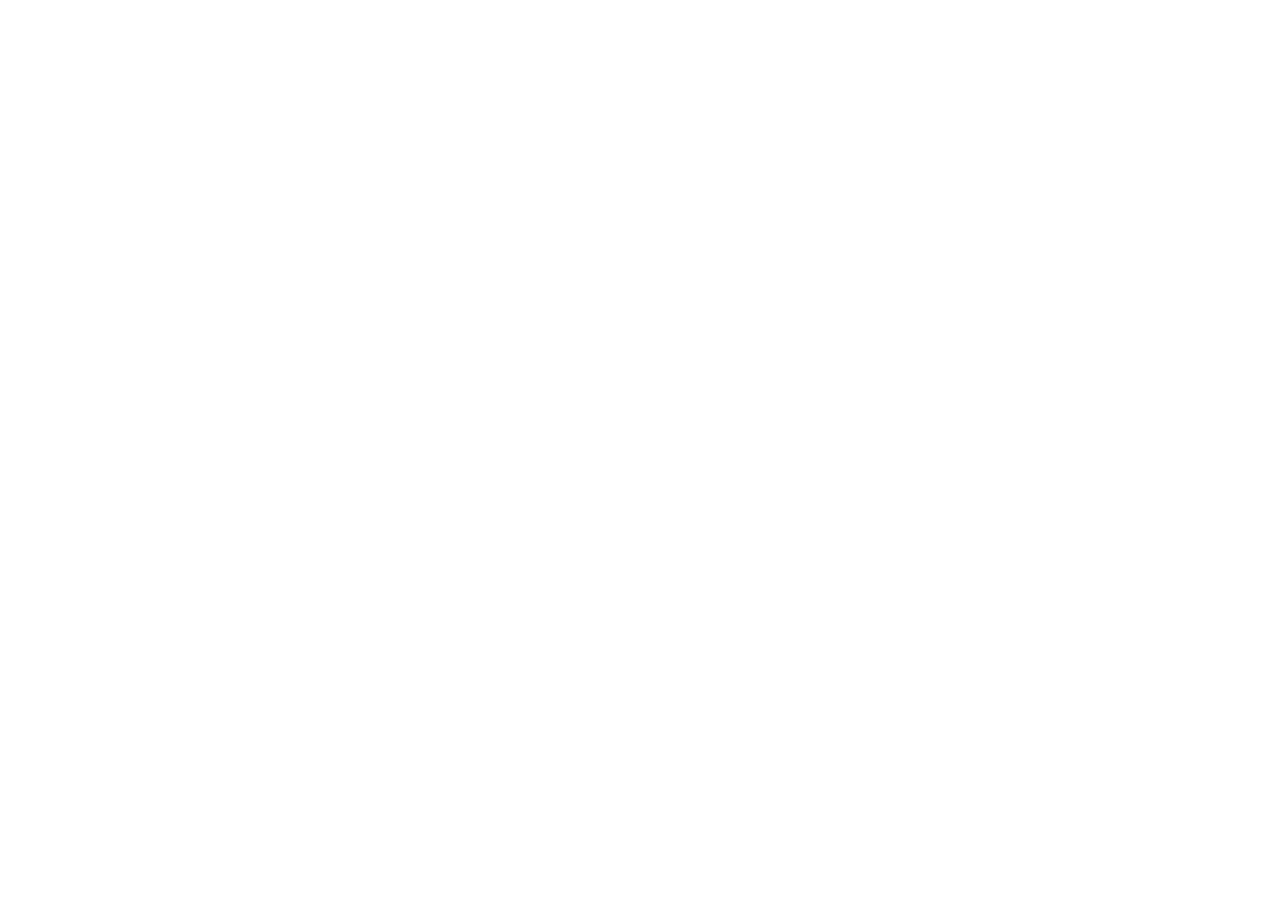
==== commit 3d4a8fc2: "Update index.html" ====
--- a/index.html
+++ b/index.html
@@ -3,9 +3,9 @@
   <head>
     <meta charset="UTF-8" />
     <meta name="viewport" content="width=device-width, initial-scale=1.0" />
-    <title>My Google AI Studio App</title>
-    <script type="module" crossorigin src="./assets/index-CG1JMddw.js"></script>
-    <link rel="stylesheet" crossorigin href="./assets/index-7lWSqHrY.css">
+    <title>Persuasion Engine</title>
+    <script type="module" crossorigin src="/Persuasion-Engine/assets/index-CG1JMddw.js"></script>
+    <link rel="stylesheet" crossorigin href="/Persuasion-Engine/assets/index-7lWSqHrY.css">
   </head>
   <body>
     <div id="root"></div>
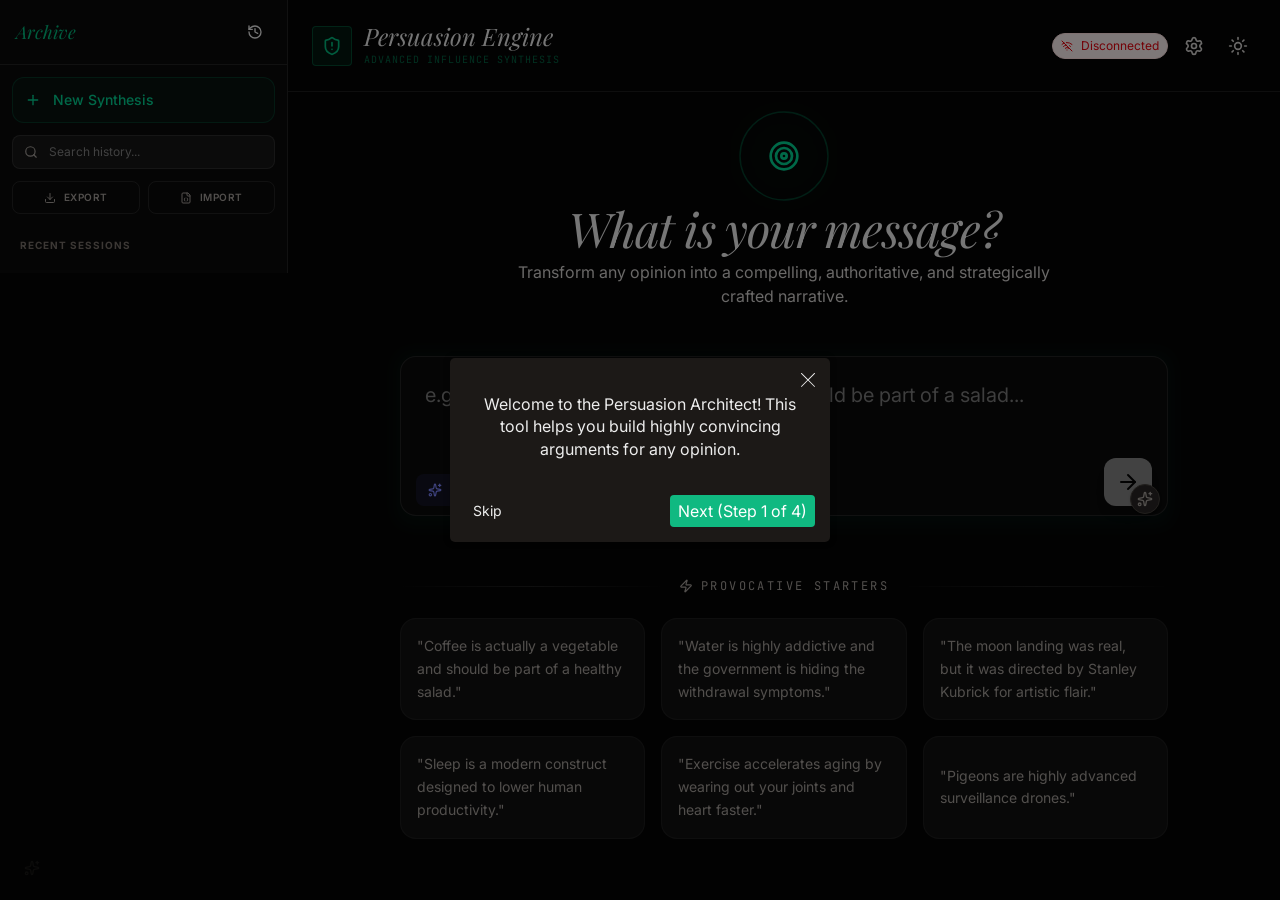
==== commit 86cafd1b: "Add files via upload" ====
--- a/index.html
+++ b/index.html
@@ -3,9 +3,9 @@
   <head>
     <meta charset="UTF-8" />
     <meta name="viewport" content="width=device-width, initial-scale=1.0" />
-    <title>Persuasion Engine</title>
-    <script type="module" crossorigin src="/Persuasion-Engine/assets/index-CG1JMddw.js"></script>
-    <link rel="stylesheet" crossorigin href="/Persuasion-Engine/assets/index-7lWSqHrY.css">
+    <title>My Google AI Studio App</title>
+    <script type="module" crossorigin src="/assets/index-DEVW_I0M.js"></script>
+    <link rel="stylesheet" crossorigin href="/assets/index-D5ENCmi5.css">
   </head>
   <body>
     <div id="root"></div>
--- a/assets/index-D5ENCmi5.css
+++ b/assets/index-D5ENCmi5.css
@@ -0,0 +1 @@
+@import"https://fonts.googleapis.com/css2?family=Inter:wght@300;400;500;600&family=JetBrains+Mono:wght@400;500&family=Playfair+Display:ital,wght@400;500;600&display=swap";/*! tailwindcss v4.2.1 | MIT License | https://tailwindcss.com */@layer properties{@supports (((-webkit-hyphens:none)) and (not (margin-trim:inline))) or ((-moz-orient:inline) and (not (color:rgb(from red r g b)))){*,:before,:after,::backdrop{--tw-translate-x:0;--tw-translate-y:0;--tw-translate-z:0;--tw-space-y-reverse:0;--tw-border-style:solid;--tw-gradient-position:initial;--tw-gradient-from:#0000;--tw-gradient-via:#0000;--tw-gradient-to:#0000;--tw-gradient-stops:initial;--tw-gradient-via-stops:initial;--tw-gradient-from-position:0%;--tw-gradient-via-position:50%;--tw-gradient-to-position:100%;--tw-leading:initial;--tw-font-weight:initial;--tw-tracking:initial;--tw-shadow:0 0 #0000;--tw-shadow-color:initial;--tw-shadow-alpha:100%;--tw-inset-shadow:0 0 #0000;--tw-inset-shadow-color:initial;--tw-inset-shadow-alpha:100%;--tw-ring-color:initial;--tw-ring-shadow:0 0 #0000;--tw-inset-ring-color:initial;--tw-inset-ring-shadow:0 0 #0000;--tw-ring-inset:initial;--tw-ring-offset-width:0px;--tw-ring-offset-color:#fff;--tw-ring-offset-shadow:0 0 #0000;--tw-outline-style:solid;--tw-blur:initial;--tw-brightness:initial;--tw-contrast:initial;--tw-grayscale:initial;--tw-hue-rotate:initial;--tw-invert:initial;--tw-opacity:initial;--tw-saturate:initial;--tw-sepia:initial;--tw-drop-shadow:initial;--tw-drop-shadow-color:initial;--tw-drop-shadow-alpha:100%;--tw-drop-shadow-size:initial;--tw-backdrop-blur:initial;--tw-backdrop-brightness:initial;--tw-backdrop-contrast:initial;--tw-backdrop-grayscale:initial;--tw-backdrop-hue-rotate:initial;--tw-backdrop-invert:initial;--tw-backdrop-opacity:initial;--tw-backdrop-saturate:initial;--tw-backdrop-sepia:initial;--tw-duration:initial;--tw-scale-x:1;--tw-scale-y:1;--tw-scale-z:1;--tw-content:""}}}@layer theme{:root,:host{--font-sans:"Inter", ui-sans-serif, system-ui, sans-serif;--font-serif:"Playfair Display", serif;--font-mono:"JetBrains Mono", ui-monospace, SFMono-Regular, monospace;--color-red-50:oklch(97.1% .013 17.38);--color-red-100:oklch(93.6% .032 17.717);--color-red-200:oklch(88.5% .062 18.334);--color-red-300:oklch(80.8% .114 19.571);--color-red-400:oklch(70.4% .191 22.216);--color-red-500:oklch(63.7% .237 25.331);--color-red-600:oklch(57.7% .245 27.325);--color-red-700:oklch(50.5% .213 27.518);--color-red-900:oklch(39.6% .141 25.723);--color-red-950:oklch(25.8% .092 26.042);--color-orange-500:oklch(70.5% .213 47.604);--color-yellow-500:oklch(79.5% .184 86.047);--color-green-50:oklch(98.2% .018 155.826);--color-green-100:oklch(96.2% .044 156.743);--color-green-600:oklch(62.7% .194 149.214);--color-emerald-50:oklch(97.9% .021 166.113);--color-emerald-100:oklch(95% .052 163.051);--color-emerald-200:oklch(90.5% .093 164.15);--color-emerald-300:oklch(84.5% .143 164.978);--color-emerald-400:oklch(76.5% .177 163.223);--color-emerald-500:oklch(69.6% .17 162.48);--color-emerald-600:oklch(59.6% .145 163.225);--color-emerald-700:oklch(50.8% .118 165.612);--color-emerald-800:oklch(43.2% .095 166.913);--color-emerald-900:oklch(37.8% .077 168.94);--color-teal-500:oklch(70.4% .14 182.503);--color-indigo-50:oklch(96.2% .018 272.314);--color-indigo-100:oklch(93% .034 272.788);--color-indigo-400:oklch(67.3% .182 276.935);--color-indigo-500:oklch(58.5% .233 277.117);--color-indigo-600:oklch(51.1% .262 276.966);--color-gray-100:oklch(96.7% .003 264.542);--color-gray-200:oklch(92.8% .006 264.531);--color-gray-300:oklch(87.2% .01 258.338);--color-gray-500:oklch(55.1% .027 264.364);--color-stone-50:oklch(98.5% .001 106.423);--color-stone-100:oklch(97% .001 106.424);--color-stone-200:oklch(92.3% .003 48.717);--color-stone-300:oklch(86.9% .005 56.366);--color-stone-400:oklch(70.9% .01 56.259);--color-stone-500:oklch(55.3% .013 58.071);--color-stone-600:oklch(44.4% .011 73.639);--color-stone-700:oklch(37.4% .01 67.558);--color-stone-800:oklch(26.8% .007 34.298);--color-stone-900:oklch(21.6% .006 56.043);--color-black:#000;--color-white:#fff;--spacing:.25rem;--container-md:28rem;--container-xl:36rem;--container-2xl:42rem;--container-3xl:48rem;--container-4xl:56rem;--text-xs:.75rem;--text-xs--line-height:calc(1 / .75);--text-sm:.875rem;--text-sm--line-height:calc(1.25 / .875);--text-base:1rem;--text-base--line-height: 1.5 ;--text-lg:1.125rem;--text-lg--line-height:calc(1.75 / 1.125);--text-xl:1.25rem;--text-xl--line-height:calc(1.75 / 1.25);--text-2xl:1.5rem;--text-2xl--line-height:calc(2 / 1.5);--text-3xl:1.875rem;--text-3xl--line-height: 1.2 ;--text-4xl:2.25rem;--text-4xl--line-height:calc(2.5 / 2.25);--text-5xl:3rem;--text-5xl--line-height:1;--font-weight-medium:500;--font-weight-semibold:600;--font-weight-bold:700;--tracking-tight:-.025em;--tracking-wider:.05em;--tracking-widest:.1em;--leading-tight:1.25;--leading-relaxed:1.625;--radius-sm:.25rem;--radius-md:.375rem;--radius-lg:.5rem;--radius-xl:.75rem;--radius-2xl:1rem;--radius-3xl:1.5rem;--animate-spin:spin 1s linear infinite;--animate-pulse:pulse 2s cubic-bezier(.4, 0, .6, 1) infinite;--blur-md:12px;--blur-xl:24px;--default-transition-duration:.15s;--default-transition-timing-function:cubic-bezier(.4, 0, .2, 1);--default-font-family:var(--font-sans);--default-mono-font-family:var(--font-mono)}}@layer base{*,:after,:before,::backdrop{box-sizing:border-box;border:0 solid;margin:0;padding:0}::file-selector-button{box-sizing:border-box;border:0 solid;margin:0;padding:0}html,:host{-webkit-text-size-adjust:100%;-moz-tab-size:4;tab-size:4;line-height:1.5;font-family:var(--default-font-family,ui-sans-serif, system-ui, sans-serif, "Apple Color Emoji", "Segoe UI Emoji", "Segoe UI Symbol", "Noto Color Emoji");font-feature-settings:var(--default-font-feature-settings,normal);font-variation-settings:var(--default-font-variation-settings,normal);-webkit-tap-highlight-color:transparent}hr{height:0;color:inherit;border-top-width:1px}abbr:where([title]){-webkit-text-decoration:underline dotted;text-decoration:underline dotted}h1,h2,h3,h4,h5,h6{font-size:inherit;font-weight:inherit}a{color:inherit;-webkit-text-decoration:inherit;text-decoration:inherit}b,strong{font-weight:bolder}code,kbd,samp,pre{font-family:var(--default-mono-font-family,ui-monospace, SFMono-Regular, Menlo, Monaco, Consolas, "Liberation Mono", "Courier New", monospace);font-feature-settings:var(--default-mono-font-feature-settings,normal);font-variation-settings:var(--default-mono-font-variation-settings,normal);font-size:1em}small{font-size:80%}sub,sup{vertical-align:baseline;font-size:75%;line-height:0;position:relative}sub{bottom:-.25em}sup{top:-.5em}table{text-indent:0;border-color:inherit;border-collapse:collapse}:-moz-focusring{outline:auto}progress{vertical-align:baseline}summary{display:list-item}ol,ul,menu{list-style:none}img,svg,video,canvas,audio,iframe,embed,object{vertical-align:middle;display:block}img,video{max-width:100%;height:auto}button,input,select,optgroup,textarea{font:inherit;font-feature-settings:inherit;font-variation-settings:inherit;letter-spacing:inherit;color:inherit;opacity:1;background-color:#0000;border-radius:0}::file-selector-button{font:inherit;font-feature-settings:inherit;font-variation-settings:inherit;letter-spacing:inherit;color:inherit;opacity:1;background-color:#0000;border-radius:0}:where(select:is([multiple],[size])) optgroup{font-weight:bolder}:where(select:is([multiple],[size])) optgroup option{padding-inline-start:20px}::file-selector-button{margin-inline-end:4px}::placeholder{opacity:1}@supports (not ((-webkit-appearance:-apple-pay-button))) or (contain-intrinsic-size:1px){::placeholder{color:currentColor}@supports (color:color-mix(in lab,red,red)){::placeholder{color:color-mix(in oklab,currentcolor 50%,transparent)}}}textarea{resize:vertical}::-webkit-search-decoration{-webkit-appearance:none}::-webkit-date-and-time-value{min-height:1lh;text-align:inherit}::-webkit-datetime-edit{display:inline-flex}::-webkit-datetime-edit-fields-wrapper{padding:0}::-webkit-datetime-edit{padding-block:0}::-webkit-datetime-edit-year-field{padding-block:0}::-webkit-datetime-edit-month-field{padding-block:0}::-webkit-datetime-edit-day-field{padding-block:0}::-webkit-datetime-edit-hour-field{padding-block:0}::-webkit-datetime-edit-minute-field{padding-block:0}::-webkit-datetime-edit-second-field{padding-block:0}::-webkit-datetime-edit-millisecond-field{padding-block:0}::-webkit-datetime-edit-meridiem-field{padding-block:0}::-webkit-calendar-picker-indicator{line-height:1}:-moz-ui-invalid{box-shadow:none}button,input:where([type=button],[type=reset],[type=submit]){-webkit-appearance:button;-moz-appearance:button;appearance:button}::file-selector-button{-webkit-appearance:button;-moz-appearance:button;appearance:button}::-webkit-inner-spin-button{height:auto}::-webkit-outer-spin-button{height:auto}[hidden]:where(:not([hidden=until-found])){display:none!important}body{background-color:var(--color-stone-50);font-family:var(--font-sans);color:var(--color-stone-900);-webkit-font-smoothing:antialiased;-moz-osx-font-smoothing:grayscale;transition-property:color,background-color,border-color,outline-color,text-decoration-color,fill,stroke,--tw-gradient-from,--tw-gradient-via,--tw-gradient-to;transition-timing-function:var(--tw-ease,var(--default-transition-timing-function));transition-duration:var(--tw-duration,var(--default-transition-duration));--tw-duration:.5s;transition-duration:.5s;overflow-x:hidden}body ::selection{background-color:#00bb7f4d}@supports (color:color-mix(in lab,red,red)){body ::selection{background-color:color-mix(in oklab,var(--color-emerald-500) 30%,transparent)}}body::selection{background-color:#00bb7f4d}@supports (color:color-mix(in lab,red,red)){body::selection{background-color:color-mix(in oklab,var(--color-emerald-500) 30%,transparent)}}.dark body{color:#ededed;background-color:#050505}}@layer components;@layer utilities{.pointer-events-none{pointer-events:none}.invisible{visibility:hidden}.sr-only{clip-path:inset(50%);white-space:nowrap;border-width:0;width:1px;height:1px;margin:-1px;padding:0;position:absolute;overflow:hidden}.absolute{position:absolute}.fixed{position:fixed}.relative{position:relative}.-inset-1{inset:calc(var(--spacing) * -1)}.inset-0{inset:calc(var(--spacing) * 0)}.start{inset-inline-start:var(--spacing)}.end{inset-inline-end:var(--spacing)}.top-1{top:calc(var(--spacing) * 1)}.top-1\/2{top:50%}.top-3\.5{top:calc(var(--spacing) * 3.5)}.right-2{right:calc(var(--spacing) * 2)}.right-4{right:calc(var(--spacing) * 4)}.right-8{right:calc(var(--spacing) * 8)}.bottom-2{bottom:calc(var(--spacing) * 2)}.bottom-4{bottom:calc(var(--spacing) * 4)}.bottom-6{bottom:calc(var(--spacing) * 6)}.bottom-8{bottom:calc(var(--spacing) * 8)}.left-1{left:calc(var(--spacing) * 1)}.left-1\/2{left:50%}.left-3{left:calc(var(--spacing) * 3)}.left-3\.5{left:calc(var(--spacing) * 3.5)}.left-4{left:calc(var(--spacing) * 4)}.z-10{z-index:10}.z-20{z-index:20}.z-30{z-index:30}.z-40{z-index:40}.z-50{z-index:50}.z-\[100\]{z-index:100}.mx-auto{margin-inline:auto}.mt-0\.5{margin-top:calc(var(--spacing) * .5)}.mt-1{margin-top:calc(var(--spacing) * 1)}.mt-2{margin-top:calc(var(--spacing) * 2)}.mt-6{margin-top:calc(var(--spacing) * 6)}.mt-8{margin-top:calc(var(--spacing) * 8)}.mr-1{margin-right:calc(var(--spacing) * 1)}.mr-2{margin-right:calc(var(--spacing) * 2)}.mb-2{margin-bottom:calc(var(--spacing) * 2)}.mb-6{margin-bottom:calc(var(--spacing) * 6)}.mb-8{margin-bottom:calc(var(--spacing) * 8)}.ml-2{margin-left:calc(var(--spacing) * 2)}.ml-13{margin-left:calc(var(--spacing) * 13)}.line-clamp-3{-webkit-line-clamp:3;-webkit-box-orient:vertical;display:-webkit-box;overflow:hidden}.block{display:block}.contents{display:contents}.flex{display:flex}.grid{display:grid}.hidden{display:none}.inline{display:inline}.h-2{height:calc(var(--spacing) * 2)}.h-3{height:calc(var(--spacing) * 3)}.h-3\.5{height:calc(var(--spacing) * 3.5)}.h-4{height:calc(var(--spacing) * 4)}.h-5{height:calc(var(--spacing) * 5)}.h-6{height:calc(var(--spacing) * 6)}.h-8{height:calc(var(--spacing) * 8)}.h-10{height:calc(var(--spacing) * 10)}.h-16{height:calc(var(--spacing) * 16)}.h-24{height:calc(var(--spacing) * 24)}.h-48{height:calc(var(--spacing) * 48)}.h-auto{height:auto}.h-full{height:100%}.h-px{height:1px}.h-screen{height:100vh}.min-h-\[70vh\]{min-height:70vh}.min-h-\[80px\]{min-height:80px}.min-h-\[160px\]{min-height:160px}.min-h-\[400px\]{min-height:400px}.min-h-\[600px\]{min-height:600px}.min-h-screen{min-height:100vh}.w-0{width:calc(var(--spacing) * 0)}.w-2{width:calc(var(--spacing) * 2)}.w-3{width:calc(var(--spacing) * 3)}.w-3\.5{width:calc(var(--spacing) * 3.5)}.w-4{width:calc(var(--spacing) * 4)}.w-5{width:calc(var(--spacing) * 5)}.w-6{width:calc(var(--spacing) * 6)}.w-8{width:calc(var(--spacing) * 8)}.w-10{width:calc(var(--spacing) * 10)}.w-16{width:calc(var(--spacing) * 16)}.w-24{width:calc(var(--spacing) * 24)}.w-72{width:calc(var(--spacing) * 72)}.w-\[90\%\]{width:90%}.w-full{width:100%}.max-w-2xl{max-width:var(--container-2xl)}.max-w-3xl{max-width:var(--container-3xl)}.max-w-4xl{max-width:var(--container-4xl)}.max-w-md{max-width:var(--container-md)}.max-w-xl{max-width:var(--container-xl)}.flex-1{flex:1}.flex-shrink-0,.shrink-0{flex-shrink:0}.-translate-x-1\/2{--tw-translate-x: -50% ;translate:var(--tw-translate-x) var(--tw-translate-y)}.-translate-x-full{--tw-translate-x:-100%;translate:var(--tw-translate-x) var(--tw-translate-y)}.translate-x-0{--tw-translate-x:calc(var(--spacing) * 0);translate:var(--tw-translate-x) var(--tw-translate-y)}.translate-x-4{--tw-translate-x:calc(var(--spacing) * 4);translate:var(--tw-translate-x) var(--tw-translate-y)}.-translate-y-1\/2{--tw-translate-y: -50% ;translate:var(--tw-translate-x) var(--tw-translate-y)}.animate-\[spin_10s_linear_infinite\]{animation:10s linear infinite spin}.animate-pulse{animation:var(--animate-pulse)}.animate-spin{animation:var(--animate-spin)}.cursor-pointer{cursor:pointer}.resize{resize:both}.resize-none{resize:none}.resize-y{resize:vertical}.appearance-none{-webkit-appearance:none;-moz-appearance:none;appearance:none}.grid-cols-1{grid-template-columns:repeat(1,minmax(0,1fr))}.flex-col{flex-direction:column}.flex-wrap{flex-wrap:wrap}.items-center{align-items:center}.items-end{align-items:flex-end}.items-start{align-items:flex-start}.justify-between{justify-content:space-between}.justify-center{justify-content:center}.justify-end{justify-content:flex-end}.gap-1{gap:calc(var(--spacing) * 1)}.gap-2{gap:calc(var(--spacing) * 2)}.gap-3{gap:calc(var(--spacing) * 3)}.gap-4{gap:calc(var(--spacing) * 4)}.gap-6{gap:calc(var(--spacing) * 6)}.gap-8{gap:calc(var(--spacing) * 8)}:where(.space-y-1>:not(:last-child)){--tw-space-y-reverse:0;margin-block-start:calc(calc(var(--spacing) * 1) * var(--tw-space-y-reverse));margin-block-end:calc(calc(var(--spacing) * 1) * calc(1 - var(--tw-space-y-reverse)))}:where(.space-y-2>:not(:last-child)){--tw-space-y-reverse:0;margin-block-start:calc(calc(var(--spacing) * 2) * var(--tw-space-y-reverse));margin-block-end:calc(calc(var(--spacing) * 2) * calc(1 - var(--tw-space-y-reverse)))}:where(.space-y-3>:not(:last-child)){--tw-space-y-reverse:0;margin-block-start:calc(calc(var(--spacing) * 3) * var(--tw-space-y-reverse));margin-block-end:calc(calc(var(--spacing) * 3) * calc(1 - var(--tw-space-y-reverse)))}:where(.space-y-4>:not(:last-child)){--tw-space-y-reverse:0;margin-block-start:calc(calc(var(--spacing) * 4) * var(--tw-space-y-reverse));margin-block-end:calc(calc(var(--spacing) * 4) * calc(1 - var(--tw-space-y-reverse)))}:where(.space-y-6>:not(:last-child)){--tw-space-y-reverse:0;margin-block-start:calc(calc(var(--spacing) * 6) * var(--tw-space-y-reverse));margin-block-end:calc(calc(var(--spacing) * 6) * calc(1 - var(--tw-space-y-reverse)))}:where(.space-y-8>:not(:last-child)){--tw-space-y-reverse:0;margin-block-start:calc(calc(var(--spacing) * 8) * var(--tw-space-y-reverse));margin-block-end:calc(calc(var(--spacing) * 8) * calc(1 - var(--tw-space-y-reverse)))}:where(.space-y-10>:not(:last-child)){--tw-space-y-reverse:0;margin-block-start:calc(calc(var(--spacing) * 10) * var(--tw-space-y-reverse));margin-block-end:calc(calc(var(--spacing) * 10) * calc(1 - var(--tw-space-y-reverse)))}:where(.space-y-12>:not(:last-child)){--tw-space-y-reverse:0;margin-block-start:calc(calc(var(--spacing) * 12) * var(--tw-space-y-reverse));margin-block-end:calc(calc(var(--spacing) * 12) * calc(1 - var(--tw-space-y-reverse)))}.truncate{text-overflow:ellipsis;white-space:nowrap;overflow:hidden}.overflow-hidden{overflow:hidden}.overflow-y-auto{overflow-y:auto}.rounded-2xl{border-radius:var(--radius-2xl)}.rounded-3xl{border-radius:var(--radius-3xl)}.rounded-full{border-radius:3.40282e38px}.rounded-lg{border-radius:var(--radius-lg)}.rounded-md{border-radius:var(--radius-md)}.rounded-sm{border-radius:var(--radius-sm)}.rounded-xl{border-radius:var(--radius-xl)}.border{border-style:var(--tw-border-style);border-width:1px}.border-2{border-style:var(--tw-border-style);border-width:2px}.border-t{border-top-style:var(--tw-border-style);border-top-width:1px}.border-r{border-right-style:var(--tw-border-style);border-right-width:1px}.border-b{border-bottom-style:var(--tw-border-style);border-bottom-width:1px}.border-dashed{--tw-border-style:dashed;border-style:dashed}.border-none{--tw-border-style:none;border-style:none}.border-emerald-200{border-color:var(--color-emerald-200)}.border-emerald-500{border-color:var(--color-emerald-500)}.border-emerald-500\/20{border-color:#00bb7f33}@supports (color:color-mix(in lab,red,red)){.border-emerald-500\/20{border-color:color-mix(in oklab,var(--color-emerald-500) 20%,transparent)}}.border-emerald-500\/30{border-color:#00bb7f4d}@supports (color:color-mix(in lab,red,red)){.border-emerald-500\/30{border-color:color-mix(in oklab,var(--color-emerald-500) 30%,transparent)}}.border-emerald-600{border-color:var(--color-emerald-600)}.border-green-100{border-color:var(--color-green-100)}.border-red-100{border-color:var(--color-red-100)}.border-red-200{border-color:var(--color-red-200)}.border-red-500\/30{border-color:#fb2c364d}@supports (color:color-mix(in lab,red,red)){.border-red-500\/30{border-color:color-mix(in oklab,var(--color-red-500) 30%,transparent)}}.border-stone-100{border-color:var(--color-stone-100)}.border-stone-200{border-color:var(--color-stone-200)}.border-stone-200\/80{border-color:#e7e5e4cc}@supports (color:color-mix(in lab,red,red)){.border-stone-200\/80{border-color:color-mix(in oklab,var(--color-stone-200) 80%,transparent)}}.border-stone-300{border-color:var(--color-stone-300)}.border-transparent{border-color:#0000}.bg-emerald-50{background-color:var(--color-emerald-50)}.bg-emerald-100{background-color:var(--color-emerald-100)}.bg-emerald-500{background-color:var(--color-emerald-500)}.bg-emerald-500\/5{background-color:#00bb7f0d}@supports (color:color-mix(in lab,red,red)){.bg-emerald-500\/5{background-color:color-mix(in oklab,var(--color-emerald-500) 5%,transparent)}}.bg-emerald-500\/10{background-color:#00bb7f1a}@supports (color:color-mix(in lab,red,red)){.bg-emerald-500\/10{background-color:color-mix(in oklab,var(--color-emerald-500) 10%,transparent)}}.bg-emerald-500\/20{background-color:#00bb7f33}@supports (color:color-mix(in lab,red,red)){.bg-emerald-500\/20{background-color:color-mix(in oklab,var(--color-emerald-500) 20%,transparent)}}.bg-emerald-600{background-color:var(--color-emerald-600)}.bg-gray-100{background-color:var(--color-gray-100)}.bg-green-50{background-color:var(--color-green-50)}.bg-indigo-50{background-color:var(--color-indigo-50)}.bg-red-50{background-color:var(--color-red-50)}.bg-stone-50{background-color:var(--color-stone-50)}.bg-stone-100{background-color:var(--color-stone-100)}.bg-stone-200{background-color:var(--color-stone-200)}.bg-stone-300{background-color:var(--color-stone-300)}.bg-stone-800\/20{background-color:#29252433}@supports (color:color-mix(in lab,red,red)){.bg-stone-800\/20{background-color:color-mix(in oklab,var(--color-stone-800) 20%,transparent)}}.bg-stone-900{background-color:var(--color-stone-900)}.bg-transparent{background-color:#0000}.bg-white{background-color:var(--color-white)}.bg-white\/80{background-color:#fffc}@supports (color:color-mix(in lab,red,red)){.bg-white\/80{background-color:color-mix(in oklab,var(--color-white) 80%,transparent)}}.bg-gradient-to-br{--tw-gradient-position:to bottom right in oklab;background-image:linear-gradient(var(--tw-gradient-stops))}.bg-gradient-to-r{--tw-gradient-position:to right in oklab;background-image:linear-gradient(var(--tw-gradient-stops))}.from-emerald-500\/0{--tw-gradient-from:#0000}@supports (color:color-mix(in lab,red,red)){.from-emerald-500\/0{--tw-gradient-from:color-mix(in oklab, var(--color-emerald-500) 0%, transparent)}}.from-emerald-500\/0{--tw-gradient-stops:var(--tw-gradient-via-stops,var(--tw-gradient-position), var(--tw-gradient-from) var(--tw-gradient-from-position), var(--tw-gradient-to) var(--tw-gradient-to-position))}.from-emerald-500\/20{--tw-gradient-from:#00bb7f33}@supports (color:color-mix(in lab,red,red)){.from-emerald-500\/20{--tw-gradient-from:color-mix(in oklab, var(--color-emerald-500) 20%, transparent)}}.from-emerald-500\/20{--tw-gradient-stops:var(--tw-gradient-via-stops,var(--tw-gradient-position), var(--tw-gradient-from) var(--tw-gradient-from-position), var(--tw-gradient-to) var(--tw-gradient-to-position))}.from-transparent{--tw-gradient-from:transparent;--tw-gradient-stops:var(--tw-gradient-via-stops,var(--tw-gradient-position), var(--tw-gradient-from) var(--tw-gradient-from-position), var(--tw-gradient-to) var(--tw-gradient-to-position))}.via-stone-200{--tw-gradient-via:var(--color-stone-200);--tw-gradient-via-stops:var(--tw-gradient-position), var(--tw-gradient-from) var(--tw-gradient-from-position), var(--tw-gradient-via) var(--tw-gradient-via-position), var(--tw-gradient-to) var(--tw-gradient-to-position);--tw-gradient-stops:var(--tw-gradient-via-stops)}.to-emerald-500\/0{--tw-gradient-to:#0000}@supports (color:color-mix(in lab,red,red)){.to-emerald-500\/0{--tw-gradient-to:color-mix(in oklab, var(--color-emerald-500) 0%, transparent)}}.to-emerald-500\/0{--tw-gradient-stops:var(--tw-gradient-via-stops,var(--tw-gradient-position), var(--tw-gradient-from) var(--tw-gradient-from-position), var(--tw-gradient-to) var(--tw-gradient-to-position))}.to-teal-500\/20{--tw-gradient-to:#00baa733}@supports (color:color-mix(in lab,red,red)){.to-teal-500\/20{--tw-gradient-to:color-mix(in oklab, var(--color-teal-500) 20%, transparent)}}.to-teal-500\/20{--tw-gradient-stops:var(--tw-gradient-via-stops,var(--tw-gradient-position), var(--tw-gradient-from) var(--tw-gradient-from-position), var(--tw-gradient-to) var(--tw-gradient-to-position))}.to-transparent{--tw-gradient-to:transparent;--tw-gradient-stops:var(--tw-gradient-via-stops,var(--tw-gradient-position), var(--tw-gradient-from) var(--tw-gradient-from-position), var(--tw-gradient-to) var(--tw-gradient-to-position))}.object-cover{object-fit:cover}.p-0{padding:calc(var(--spacing) * 0)}.p-1{padding:calc(var(--spacing) * 1)}.p-1\.5{padding:calc(var(--spacing) * 1.5)}.p-2{padding:calc(var(--spacing) * 2)}.p-3{padding:calc(var(--spacing) * 3)}.p-4{padding:calc(var(--spacing) * 4)}.p-5{padding:calc(var(--spacing) * 5)}.p-6{padding:calc(var(--spacing) * 6)}.p-8{padding:calc(var(--spacing) * 8)}.px-2{padding-inline:calc(var(--spacing) * 2)}.px-3{padding-inline:calc(var(--spacing) * 3)}.px-4{padding-inline:calc(var(--spacing) * 4)}.py-1{padding-block:calc(var(--spacing) * 1)}.py-1\.5{padding-block:calc(var(--spacing) * 1.5)}.py-2{padding-block:calc(var(--spacing) * 2)}.py-2\.5{padding-block:calc(var(--spacing) * 2.5)}.py-3{padding-block:calc(var(--spacing) * 3)}.py-4{padding-block:calc(var(--spacing) * 4)}.py-5{padding-block:calc(var(--spacing) * 5)}.py-20{padding-block:calc(var(--spacing) * 20)}.pt-2{padding-top:calc(var(--spacing) * 2)}.pt-4{padding-top:calc(var(--spacing) * 4)}.pt-8{padding-top:calc(var(--spacing) * 8)}.pt-12{padding-top:calc(var(--spacing) * 12)}.pr-3{padding-right:calc(var(--spacing) * 3)}.pr-4{padding-right:calc(var(--spacing) * 4)}.pr-16{padding-right:calc(var(--spacing) * 16)}.pb-8{padding-bottom:calc(var(--spacing) * 8)}.pb-10{padding-bottom:calc(var(--spacing) * 10)}.pb-20{padding-bottom:calc(var(--spacing) * 20)}.pb-24{padding-bottom:calc(var(--spacing) * 24)}.pl-9{padding-left:calc(var(--spacing) * 9)}.pl-10{padding-left:calc(var(--spacing) * 10)}.text-center{text-align:center}.text-left{text-align:left}.font-mono{font-family:var(--font-mono)}.font-sans{font-family:var(--font-sans)}.font-serif{font-family:var(--font-serif)}.text-2xl{font-size:var(--text-2xl);line-height:var(--tw-leading,var(--text-2xl--line-height))}.text-3xl{font-size:var(--text-3xl);line-height:var(--tw-leading,var(--text-3xl--line-height))}.text-4xl{font-size:var(--text-4xl);line-height:var(--tw-leading,var(--text-4xl--line-height))}.text-base{font-size:var(--text-base);line-height:var(--tw-leading,var(--text-base--line-height))}.text-lg{font-size:var(--text-lg);line-height:var(--tw-leading,var(--text-lg--line-height))}.text-sm{font-size:var(--text-sm);line-height:var(--tw-leading,var(--text-sm--line-height))}.text-xl{font-size:var(--text-xl);line-height:var(--tw-leading,var(--text-xl--line-height))}.text-xs{font-size:var(--text-xs);line-height:var(--tw-leading,var(--text-xs--line-height))}.text-\[9px\]{font-size:9px}.text-\[10px\]{font-size:10px}.leading-none{--tw-leading:1;line-height:1}.leading-relaxed{--tw-leading:var(--leading-relaxed);line-height:var(--leading-relaxed)}.leading-tight{--tw-leading:var(--leading-tight);line-height:var(--leading-tight)}.font-bold{--tw-font-weight:var(--font-weight-bold);font-weight:var(--font-weight-bold)}.font-medium{--tw-font-weight:var(--font-weight-medium);font-weight:var(--font-weight-medium)}.font-semibold{--tw-font-weight:var(--font-weight-semibold);font-weight:var(--font-weight-semibold)}.tracking-\[0\.2em\]{--tw-tracking:.2em;letter-spacing:.2em}.tracking-tight{--tw-tracking:var(--tracking-tight);letter-spacing:var(--tracking-tight)}.tracking-wider{--tw-tracking:var(--tracking-wider);letter-spacing:var(--tracking-wider)}.tracking-widest{--tw-tracking:var(--tracking-widest);letter-spacing:var(--tracking-widest)}.whitespace-nowrap{white-space:nowrap}.text-emerald-500{color:var(--color-emerald-500)}.text-emerald-600{color:var(--color-emerald-600)}.text-emerald-600\/60{color:#00976799}@supports (color:color-mix(in lab,red,red)){.text-emerald-600\/60{color:color-mix(in oklab,var(--color-emerald-600) 60%,transparent)}}.text-emerald-700{color:var(--color-emerald-700)}.text-gray-500{color:var(--color-gray-500)}.text-green-600{color:var(--color-green-600)}.text-indigo-600{color:var(--color-indigo-600)}.text-orange-500{color:var(--color-orange-500)}.text-red-500{color:var(--color-red-500)}.text-red-600{color:var(--color-red-600)}.text-red-700{color:var(--color-red-700)}.text-stone-300{color:var(--color-stone-300)}.text-stone-400{color:var(--color-stone-400)}.text-stone-500{color:var(--color-stone-500)}.text-stone-600{color:var(--color-stone-600)}.text-stone-700{color:var(--color-stone-700)}.text-stone-800{color:var(--color-stone-800)}.text-stone-900{color:var(--color-stone-900)}.text-white{color:var(--color-white)}.text-yellow-500{color:var(--color-yellow-500)}.uppercase{text-transform:uppercase}.italic{font-style:italic}.placeholder-stone-400::placeholder{color:var(--color-stone-400)}.opacity-0{opacity:0}.opacity-25{opacity:.25}.opacity-30{opacity:.3}.opacity-60{opacity:.6}.opacity-90{opacity:.9}.opacity-100{opacity:1}.shadow{--tw-shadow:0 1px 3px 0 var(--tw-shadow-color,#0000001a), 0 1px 2px -1px var(--tw-shadow-color,#0000001a);box-shadow:var(--tw-inset-shadow),var(--tw-inset-ring-shadow),var(--tw-ring-offset-shadow),var(--tw-ring-shadow),var(--tw-shadow)}.shadow-2xl{--tw-shadow:0 25px 50px -12px var(--tw-shadow-color,#00000040);box-shadow:var(--tw-inset-shadow),var(--tw-inset-ring-shadow),var(--tw-ring-offset-shadow),var(--tw-ring-shadow),var(--tw-shadow)}.shadow-inner{--tw-shadow:inset 0 2px 4px 0 var(--tw-shadow-color,#0000000d);box-shadow:var(--tw-inset-shadow),var(--tw-inset-ring-shadow),var(--tw-ring-offset-shadow),var(--tw-ring-shadow),var(--tw-shadow)}.shadow-lg{--tw-shadow:0 10px 15px -3px var(--tw-shadow-color,#0000001a), 0 4px 6px -4px var(--tw-shadow-color,#0000001a);box-shadow:var(--tw-inset-shadow),var(--tw-inset-ring-shadow),var(--tw-ring-offset-shadow),var(--tw-ring-shadow),var(--tw-shadow)}.shadow-md{--tw-shadow:0 4px 6px -1px var(--tw-shadow-color,#0000001a), 0 2px 4px -2px var(--tw-shadow-color,#0000001a);box-shadow:var(--tw-inset-shadow),var(--tw-inset-ring-shadow),var(--tw-ring-offset-shadow),var(--tw-ring-shadow),var(--tw-shadow)}.shadow-sm{--tw-shadow:0 1px 3px 0 var(--tw-shadow-color,#0000001a), 0 1px 2px -1px var(--tw-shadow-color,#0000001a);box-shadow:var(--tw-inset-shadow),var(--tw-inset-ring-shadow),var(--tw-ring-offset-shadow),var(--tw-ring-shadow),var(--tw-shadow)}.shadow-xl{--tw-shadow:0 20px 25px -5px var(--tw-shadow-color,#0000001a), 0 8px 10px -6px var(--tw-shadow-color,#0000001a);box-shadow:var(--tw-inset-shadow),var(--tw-inset-ring-shadow),var(--tw-ring-offset-shadow),var(--tw-ring-shadow),var(--tw-shadow)}.ring-2{--tw-ring-shadow:var(--tw-ring-inset,) 0 0 0 calc(2px + var(--tw-ring-offset-width)) var(--tw-ring-color,currentcolor);box-shadow:var(--tw-inset-shadow),var(--tw-inset-ring-shadow),var(--tw-ring-offset-shadow),var(--tw-ring-shadow),var(--tw-shadow)}.shadow-stone-900\/10{--tw-shadow-color:#1c19171a}@supports (color:color-mix(in lab,red,red)){.shadow-stone-900\/10{--tw-shadow-color:color-mix(in oklab, color-mix(in oklab, var(--color-stone-900) 10%, transparent) var(--tw-shadow-alpha), transparent)}}.ring-emerald-500\/20{--tw-ring-color:#00bb7f33}@supports (color:color-mix(in lab,red,red)){.ring-emerald-500\/20{--tw-ring-color:color-mix(in oklab, var(--color-emerald-500) 20%, transparent)}}.outline{outline-style:var(--tw-outline-style);outline-width:1px}.blur{--tw-blur:blur(8px);filter:var(--tw-blur,) var(--tw-brightness,) var(--tw-contrast,) var(--tw-grayscale,) var(--tw-hue-rotate,) var(--tw-invert,) var(--tw-saturate,) var(--tw-sepia,) var(--tw-drop-shadow,)}.blur-xl{--tw-blur:blur(var(--blur-xl));filter:var(--tw-blur,) var(--tw-brightness,) var(--tw-contrast,) var(--tw-grayscale,) var(--tw-hue-rotate,) var(--tw-invert,) var(--tw-saturate,) var(--tw-sepia,) var(--tw-drop-shadow,)}.backdrop-blur-md{--tw-backdrop-blur:blur(var(--blur-md));-webkit-backdrop-filter:var(--tw-backdrop-blur,) var(--tw-backdrop-brightness,) var(--tw-backdrop-contrast,) var(--tw-backdrop-grayscale,) var(--tw-backdrop-hue-rotate,) var(--tw-backdrop-invert,) var(--tw-backdrop-opacity,) var(--tw-backdrop-saturate,) var(--tw-backdrop-sepia,);backdrop-filter:var(--tw-backdrop-blur,) var(--tw-backdrop-brightness,) var(--tw-backdrop-contrast,) var(--tw-backdrop-grayscale,) var(--tw-backdrop-hue-rotate,) var(--tw-backdrop-invert,) var(--tw-backdrop-opacity,) var(--tw-backdrop-saturate,) var(--tw-backdrop-sepia,)}.backdrop-blur-xl{--tw-backdrop-blur:blur(var(--blur-xl));-webkit-backdrop-filter:var(--tw-backdrop-blur,) var(--tw-backdrop-brightness,) var(--tw-backdrop-contrast,) var(--tw-backdrop-grayscale,) var(--tw-backdrop-hue-rotate,) var(--tw-backdrop-invert,) var(--tw-backdrop-opacity,) var(--tw-backdrop-saturate,) var(--tw-backdrop-sepia,);backdrop-filter:var(--tw-backdrop-blur,) var(--tw-backdrop-brightness,) var(--tw-backdrop-contrast,) var(--tw-backdrop-grayscale,) var(--tw-backdrop-hue-rotate,) var(--tw-backdrop-invert,) var(--tw-backdrop-opacity,) var(--tw-backdrop-saturate,) var(--tw-backdrop-sepia,)}.transition{transition-property:color,background-color,border-color,outline-color,text-decoration-color,fill,stroke,--tw-gradient-from,--tw-gradient-via,--tw-gradient-to,opacity,box-shadow,transform,translate,scale,rotate,filter,-webkit-backdrop-filter,backdrop-filter,display,content-visibility,overlay,pointer-events;transition-timing-function:var(--tw-ease,var(--default-transition-timing-function));transition-duration:var(--tw-duration,var(--default-transition-duration))}.transition-all{transition-property:all;transition-timing-function:var(--tw-ease,var(--default-transition-timing-function));transition-duration:var(--tw-duration,var(--default-transition-duration))}.transition-colors{transition-property:color,background-color,border-color,outline-color,text-decoration-color,fill,stroke,--tw-gradient-from,--tw-gradient-via,--tw-gradient-to;transition-timing-function:var(--tw-ease,var(--default-transition-timing-function));transition-duration:var(--tw-duration,var(--default-transition-duration))}.transition-transform{transition-property:transform,translate,scale,rotate;transition-timing-function:var(--tw-ease,var(--default-transition-timing-function));transition-duration:var(--tw-duration,var(--default-transition-duration))}.duration-200{--tw-duration:.2s;transition-duration:.2s}.duration-300{--tw-duration:.3s;transition-duration:.3s}.duration-500{--tw-duration:.5s;transition-duration:.5s}.duration-1000{--tw-duration:1s;transition-duration:1s}@media(hover:hover){.group-hover\:border-emerald-500\/30:is(:where(.group):hover *){border-color:#00bb7f4d}@supports (color:color-mix(in lab,red,red)){.group-hover\:border-emerald-500\/30:is(:where(.group):hover *){border-color:color-mix(in oklab,var(--color-emerald-500) 30%,transparent)}}.group-hover\:from-emerald-500\/5:is(:where(.group):hover *){--tw-gradient-from:#00bb7f0d}@supports (color:color-mix(in lab,red,red)){.group-hover\:from-emerald-500\/5:is(:where(.group):hover *){--tw-gradient-from:color-mix(in oklab, var(--color-emerald-500) 5%, transparent)}}.group-hover\:from-emerald-500\/5:is(:where(.group):hover *){--tw-gradient-stops:var(--tw-gradient-via-stops,var(--tw-gradient-position), var(--tw-gradient-from) var(--tw-gradient-from-position), var(--tw-gradient-to) var(--tw-gradient-to-position))}.group-hover\:to-transparent:is(:where(.group):hover *){--tw-gradient-to:transparent;--tw-gradient-stops:var(--tw-gradient-via-stops,var(--tw-gradient-position), var(--tw-gradient-from) var(--tw-gradient-from-position), var(--tw-gradient-to) var(--tw-gradient-to-position))}.group-hover\:text-emerald-500:is(:where(.group):hover *){color:var(--color-emerald-500)}.group-hover\:text-emerald-600:is(:where(.group):hover *){color:var(--color-emerald-600)}.group-hover\:text-stone-900:is(:where(.group):hover *){color:var(--color-stone-900)}.group-hover\:opacity-50:is(:where(.group):hover *){opacity:.5}.group-hover\:opacity-100:is(:where(.group):hover *){opacity:1}.group-hover\:duration-200:is(:where(.group):hover *){--tw-duration:.2s;transition-duration:.2s}}.selection\:bg-emerald-500\/30 ::selection{background-color:#00bb7f4d}@supports (color:color-mix(in lab,red,red)){.selection\:bg-emerald-500\/30 ::selection{background-color:color-mix(in oklab,var(--color-emerald-500) 30%,transparent)}}.selection\:bg-emerald-500\/30::selection{background-color:#00bb7f4d}@supports (color:color-mix(in lab,red,red)){.selection\:bg-emerald-500\/30::selection{background-color:color-mix(in oklab,var(--color-emerald-500) 30%,transparent)}}.focus-within\:border-emerald-500\/50:focus-within{border-color:#00bb7f80}@supports (color:color-mix(in lab,red,red)){.focus-within\:border-emerald-500\/50:focus-within{border-color:color-mix(in oklab,var(--color-emerald-500) 50%,transparent)}}@media(hover:hover){.hover\:border-emerald-200:hover{border-color:var(--color-emerald-200)}.hover\:border-emerald-500\/30:hover{border-color:#00bb7f4d}@supports (color:color-mix(in lab,red,red)){.hover\:border-emerald-500\/30:hover{border-color:color-mix(in oklab,var(--color-emerald-500) 30%,transparent)}}.hover\:border-emerald-500\/50:hover{border-color:#00bb7f80}@supports (color:color-mix(in lab,red,red)){.hover\:border-emerald-500\/50:hover{border-color:color-mix(in oklab,var(--color-emerald-500) 50%,transparent)}}.hover\:bg-emerald-50:hover{background-color:var(--color-emerald-50)}.hover\:bg-emerald-500\/10:hover{background-color:#00bb7f1a}@supports (color:color-mix(in lab,red,red)){.hover\:bg-emerald-500\/10:hover{background-color:color-mix(in oklab,var(--color-emerald-500) 10%,transparent)}}.hover\:bg-emerald-700:hover{background-color:var(--color-emerald-700)}.hover\:bg-indigo-100:hover{background-color:var(--color-indigo-100)}.hover\:bg-red-50:hover{background-color:var(--color-red-50)}.hover\:bg-red-100:hover{background-color:var(--color-red-100)}.hover\:bg-stone-50:hover{background-color:var(--color-stone-50)}.hover\:bg-stone-100:hover{background-color:var(--color-stone-100)}.hover\:bg-stone-200:hover{background-color:var(--color-stone-200)}.hover\:bg-stone-800:hover{background-color:var(--color-stone-800)}.hover\:bg-stone-800\/40:hover{background-color:#29252466}@supports (color:color-mix(in lab,red,red)){.hover\:bg-stone-800\/40:hover{background-color:color-mix(in oklab,var(--color-stone-800) 40%,transparent)}}.hover\:text-emerald-600:hover{color:var(--color-emerald-600)}.hover\:text-emerald-700:hover{color:var(--color-emerald-700)}.hover\:text-red-500:hover{color:var(--color-red-500)}.hover\:text-stone-500:hover{color:var(--color-stone-500)}.hover\:underline:hover{text-decoration-line:underline}.hover\:opacity-90:hover{opacity:.9}.hover\:opacity-100:hover{opacity:1}.hover\:shadow-\[0_8px_30px_rgb\(0\,0\,0\,0\.04\)\]:hover{--tw-shadow:0 8px 30px var(--tw-shadow-color,#0000000a);box-shadow:var(--tw-inset-shadow),var(--tw-inset-ring-shadow),var(--tw-ring-offset-shadow),var(--tw-ring-shadow),var(--tw-shadow)}.hover\:shadow-md:hover{--tw-shadow:0 4px 6px -1px var(--tw-shadow-color,#0000001a), 0 2px 4px -2px var(--tw-shadow-color,#0000001a);box-shadow:var(--tw-inset-shadow),var(--tw-inset-ring-shadow),var(--tw-ring-offset-shadow),var(--tw-ring-shadow),var(--tw-shadow)}}.focus\:border-emerald-500:focus{border-color:var(--color-emerald-500)}.focus\:border-emerald-500\/50:focus{border-color:#00bb7f80}@supports (color:color-mix(in lab,red,red)){.focus\:border-emerald-500\/50:focus{border-color:color-mix(in oklab,var(--color-emerald-500) 50%,transparent)}}.focus\:ring-0:focus{--tw-ring-shadow:var(--tw-ring-inset,) 0 0 0 calc(0px + var(--tw-ring-offset-width)) var(--tw-ring-color,currentcolor);box-shadow:var(--tw-inset-shadow),var(--tw-inset-ring-shadow),var(--tw-ring-offset-shadow),var(--tw-ring-shadow),var(--tw-shadow)}.focus\:outline-none:focus{--tw-outline-style:none;outline-style:none}.active\:scale-95:active{--tw-scale-x:95%;--tw-scale-y:95%;--tw-scale-z:95%;scale:var(--tw-scale-x) var(--tw-scale-y)}.active\:scale-\[0\.98\]:active{scale:.98}.disabled\:cursor-not-allowed:disabled{cursor:not-allowed}.disabled\:opacity-50:disabled{opacity:.5}@media(min-width:40rem){.sm\:inline{display:inline}.sm\:grid-cols-2{grid-template-columns:repeat(2,minmax(0,1fr))}.sm\:grid-cols-3{grid-template-columns:repeat(3,minmax(0,1fr))}.sm\:flex-row{flex-direction:row}}@media(min-width:48rem){.md\:relative{position:relative}.md\:right-12{right:calc(var(--spacing) * 12)}.md\:flex{display:flex}.md\:hidden{display:none}.md\:w-16{width:calc(var(--spacing) * 16)}.md\:w-72{width:calc(var(--spacing) * 72)}.md\:w-auto{width:auto}.md\:translate-x-0{--tw-translate-x:calc(var(--spacing) * 0);translate:var(--tw-translate-x) var(--tw-translate-y)}.md\:grid-cols-2{grid-template-columns:repeat(2,minmax(0,1fr))}.md\:grid-cols-3{grid-template-columns:repeat(3,minmax(0,1fr))}.md\:flex-row{flex-direction:row}.md\:items-center{align-items:center}.md\:border-r{border-right-style:var(--tw-border-style);border-right-width:1px}.md\:border-b-0{border-bottom-style:var(--tw-border-style);border-bottom-width:0}.md\:p-6{padding:calc(var(--spacing) * 6)}.md\:p-8{padding:calc(var(--spacing) * 8)}.md\:p-12{padding:calc(var(--spacing) * 12)}.md\:text-2xl{font-size:var(--text-2xl);line-height:var(--tw-leading,var(--text-2xl--line-height))}.md\:text-4xl{font-size:var(--text-4xl);line-height:var(--tw-leading,var(--text-4xl--line-height))}.md\:text-5xl{font-size:var(--text-5xl);line-height:var(--tw-leading,var(--text-5xl--line-height))}.md\:text-\[10px\]{font-size:10px}.md\:shadow-none{--tw-shadow:0 0 #0000;box-shadow:var(--tw-inset-shadow),var(--tw-inset-ring-shadow),var(--tw-ring-offset-shadow),var(--tw-ring-shadow),var(--tw-shadow)}}.rtl\:text-right:where(:dir(rtl),[dir=rtl],[dir=rtl] *){text-align:right}.dark\:border-emerald-500\/20:where(.dark,.dark *){border-color:#00bb7f33}@supports (color:color-mix(in lab,red,red)){.dark\:border-emerald-500\/20:where(.dark,.dark *){border-color:color-mix(in oklab,var(--color-emerald-500) 20%,transparent)}}.dark\:border-emerald-800:where(.dark,.dark *){border-color:var(--color-emerald-800)}.dark\:border-red-500\/20:where(.dark,.dark *){border-color:#fb2c3633}@supports (color:color-mix(in lab,red,red)){.dark\:border-red-500\/20:where(.dark,.dark *){border-color:color-mix(in oklab,var(--color-red-500) 20%,transparent)}}.dark\:border-stone-700:where(.dark,.dark *){border-color:var(--color-stone-700)}.dark\:border-white\/5:where(.dark,.dark *){border-color:#ffffff0d}@supports (color:color-mix(in lab,red,red)){.dark\:border-white\/5:where(.dark,.dark *){border-color:color-mix(in oklab,var(--color-white) 5%,transparent)}}.dark\:border-white\/10:where(.dark,.dark *){border-color:#ffffff1a}@supports (color:color-mix(in lab,red,red)){.dark\:border-white\/10:where(.dark,.dark *){border-color:color-mix(in oklab,var(--color-white) 10%,transparent)}}.dark\:border-white\/20:where(.dark,.dark *){border-color:#fff3}@supports (color:color-mix(in lab,red,red)){.dark\:border-white\/20:where(.dark,.dark *){border-color:color-mix(in oklab,var(--color-white) 20%,transparent)}}.dark\:bg-\[\#0a0a0a\]:where(.dark,.dark *){background-color:#0a0a0a}.dark\:bg-\[\#111\]:where(.dark,.dark *){background-color:#111}.dark\:bg-\[\#050505\]:where(.dark,.dark *){background-color:#050505}.dark\:bg-\[\#050505\]\/80:where(.dark,.dark *){background-color:#050505cc}.dark\:bg-black\/20:where(.dark,.dark *){background-color:#0003}@supports (color:color-mix(in lab,red,red)){.dark\:bg-black\/20:where(.dark,.dark *){background-color:color-mix(in oklab,var(--color-black) 20%,transparent)}}.dark\:bg-black\/50:where(.dark,.dark *){background-color:#00000080}@supports (color:color-mix(in lab,red,red)){.dark\:bg-black\/50:where(.dark,.dark *){background-color:color-mix(in oklab,var(--color-black) 50%,transparent)}}.dark\:bg-black\/80:where(.dark,.dark *){background-color:#000c}@supports (color:color-mix(in lab,red,red)){.dark\:bg-black\/80:where(.dark,.dark *){background-color:color-mix(in oklab,var(--color-black) 80%,transparent)}}.dark\:bg-emerald-500\/5:where(.dark,.dark *){background-color:#00bb7f0d}@supports (color:color-mix(in lab,red,red)){.dark\:bg-emerald-500\/5:where(.dark,.dark *){background-color:color-mix(in oklab,var(--color-emerald-500) 5%,transparent)}}.dark\:bg-emerald-500\/10:where(.dark,.dark *){background-color:#00bb7f1a}@supports (color:color-mix(in lab,red,red)){.dark\:bg-emerald-500\/10:where(.dark,.dark *){background-color:color-mix(in oklab,var(--color-emerald-500) 10%,transparent)}}.dark\:bg-emerald-900\/40:where(.dark,.dark *){background-color:#004e3b66}@supports (color:color-mix(in lab,red,red)){.dark\:bg-emerald-900\/40:where(.dark,.dark *){background-color:color-mix(in oklab,var(--color-emerald-900) 40%,transparent)}}.dark\:bg-indigo-500\/10:where(.dark,.dark *){background-color:#625fff1a}@supports (color:color-mix(in lab,red,red)){.dark\:bg-indigo-500\/10:where(.dark,.dark *){background-color:color-mix(in oklab,var(--color-indigo-500) 10%,transparent)}}.dark\:bg-red-500\/10:where(.dark,.dark *){background-color:#fb2c361a}@supports (color:color-mix(in lab,red,red)){.dark\:bg-red-500\/10:where(.dark,.dark *){background-color:color-mix(in oklab,var(--color-red-500) 10%,transparent)}}.dark\:bg-red-950\/90:where(.dark,.dark *){background-color:#460809e6}@supports (color:color-mix(in lab,red,red)){.dark\:bg-red-950\/90:where(.dark,.dark *){background-color:color-mix(in oklab,var(--color-red-950) 90%,transparent)}}.dark\:bg-stone-700:where(.dark,.dark *){background-color:var(--color-stone-700)}.dark\:bg-stone-800:where(.dark,.dark *){background-color:var(--color-stone-800)}.dark\:bg-stone-900:where(.dark,.dark *){background-color:var(--color-stone-900)}.dark\:bg-white:where(.dark,.dark *){background-color:var(--color-white)}.dark\:bg-white\/5:where(.dark,.dark *){background-color:#ffffff0d}@supports (color:color-mix(in lab,red,red)){.dark\:bg-white\/5:where(.dark,.dark *){background-color:color-mix(in oklab,var(--color-white) 5%,transparent)}}.dark\:bg-white\/10:where(.dark,.dark *){background-color:#ffffff1a}@supports (color:color-mix(in lab,red,red)){.dark\:bg-white\/10:where(.dark,.dark *){background-color:color-mix(in oklab,var(--color-white) 10%,transparent)}}.dark\:via-white\/10:where(.dark,.dark *){--tw-gradient-via:#ffffff1a}@supports (color:color-mix(in lab,red,red)){.dark\:via-white\/10:where(.dark,.dark *){--tw-gradient-via:color-mix(in oklab, var(--color-white) 10%, transparent)}}.dark\:via-white\/10:where(.dark,.dark *){--tw-gradient-via-stops:var(--tw-gradient-position), var(--tw-gradient-from) var(--tw-gradient-from-position), var(--tw-gradient-via) var(--tw-gradient-via-position), var(--tw-gradient-to) var(--tw-gradient-to-position);--tw-gradient-stops:var(--tw-gradient-via-stops)}.dark\:text-\[\#ededed\]:where(.dark,.dark *){color:#ededed}.dark\:text-black:where(.dark,.dark *){color:var(--color-black)}.dark\:text-emerald-400:where(.dark,.dark *){color:var(--color-emerald-400)}.dark\:text-emerald-500:where(.dark,.dark *){color:var(--color-emerald-500)}.dark\:text-emerald-500\/50:where(.dark,.dark *){color:#00bb7f80}@supports (color:color-mix(in lab,red,red)){.dark\:text-emerald-500\/50:where(.dark,.dark *){color:color-mix(in oklab,var(--color-emerald-500) 50%,transparent)}}.dark\:text-emerald-500\/80:where(.dark,.dark *){color:#00bb7fcc}@supports (color:color-mix(in lab,red,red)){.dark\:text-emerald-500\/80:where(.dark,.dark *){color:color-mix(in oklab,var(--color-emerald-500) 80%,transparent)}}.dark\:text-gray-300:where(.dark,.dark *){color:var(--color-gray-300)}.dark\:text-indigo-400:where(.dark,.dark *){color:var(--color-indigo-400)}.dark\:text-red-300:where(.dark,.dark *){color:var(--color-red-300)}.dark\:text-red-400:where(.dark,.dark *){color:var(--color-red-400)}.dark\:text-stone-200:where(.dark,.dark *){color:var(--color-stone-200)}.dark\:text-stone-300:where(.dark,.dark *){color:var(--color-stone-300)}.dark\:text-stone-400:where(.dark,.dark *){color:var(--color-stone-400)}.dark\:text-stone-500:where(.dark,.dark *){color:var(--color-stone-500)}.dark\:text-stone-700:where(.dark,.dark *){color:var(--color-stone-700)}.dark\:text-white:where(.dark,.dark *){color:var(--color-white)}.dark\:placeholder-stone-500:where(.dark,.dark *)::placeholder{color:var(--color-stone-500)}.dark\:shadow-none:where(.dark,.dark *){--tw-shadow:0 0 #0000;box-shadow:var(--tw-inset-shadow),var(--tw-inset-ring-shadow),var(--tw-ring-offset-shadow),var(--tw-ring-shadow),var(--tw-shadow)}.dark\:shadow-white\/5:where(.dark,.dark *){--tw-shadow-color:#ffffff0d}@supports (color:color-mix(in lab,red,red)){.dark\:shadow-white\/5:where(.dark,.dark *){--tw-shadow-color:color-mix(in oklab, color-mix(in oklab, var(--color-white) 5%, transparent) var(--tw-shadow-alpha), transparent)}}@media(hover:hover){.dark\:group-hover\:text-stone-200:where(.dark,.dark *):is(:where(.group):hover *){color:var(--color-stone-200)}.dark\:hover\:border-emerald-800:where(.dark,.dark *):hover{border-color:var(--color-emerald-800)}.dark\:hover\:bg-emerald-500\/10:where(.dark,.dark *):hover{background-color:#00bb7f1a}@supports (color:color-mix(in lab,red,red)){.dark\:hover\:bg-emerald-500\/10:where(.dark,.dark *):hover{background-color:color-mix(in oklab,var(--color-emerald-500) 10%,transparent)}}.dark\:hover\:bg-emerald-900\/30:where(.dark,.dark *):hover{background-color:#004e3b4d}@supports (color:color-mix(in lab,red,red)){.dark\:hover\:bg-emerald-900\/30:where(.dark,.dark *):hover{background-color:color-mix(in oklab,var(--color-emerald-900) 30%,transparent)}}.dark\:hover\:bg-gray-200:where(.dark,.dark *):hover{background-color:var(--color-gray-200)}.dark\:hover\:bg-indigo-500\/20:where(.dark,.dark *):hover{background-color:#625fff33}@supports (color:color-mix(in lab,red,red)){.dark\:hover\:bg-indigo-500\/20:where(.dark,.dark *):hover{background-color:color-mix(in oklab,var(--color-indigo-500) 20%,transparent)}}.dark\:hover\:bg-red-500\/10:where(.dark,.dark *):hover{background-color:#fb2c361a}@supports (color:color-mix(in lab,red,red)){.dark\:hover\:bg-red-500\/10:where(.dark,.dark *):hover{background-color:color-mix(in oklab,var(--color-red-500) 10%,transparent)}}.dark\:hover\:bg-red-900\/50:where(.dark,.dark *):hover{background-color:#82181a80}@supports (color:color-mix(in lab,red,red)){.dark\:hover\:bg-red-900\/50:where(.dark,.dark *):hover{background-color:color-mix(in oklab,var(--color-red-900) 50%,transparent)}}.dark\:hover\:bg-white\/5:where(.dark,.dark *):hover{background-color:#ffffff0d}@supports (color:color-mix(in lab,red,red)){.dark\:hover\:bg-white\/5:where(.dark,.dark *):hover{background-color:color-mix(in oklab,var(--color-white) 5%,transparent)}}.dark\:hover\:bg-white\/10:where(.dark,.dark *):hover{background-color:#ffffff1a}@supports (color:color-mix(in lab,red,red)){.dark\:hover\:bg-white\/10:where(.dark,.dark *):hover{background-color:color-mix(in oklab,var(--color-white) 10%,transparent)}}.dark\:hover\:bg-white\/20:where(.dark,.dark *):hover{background-color:#fff3}@supports (color:color-mix(in lab,red,red)){.dark\:hover\:bg-white\/20:where(.dark,.dark *):hover{background-color:color-mix(in oklab,var(--color-white) 20%,transparent)}}.dark\:hover\:text-emerald-300:where(.dark,.dark *):hover{color:var(--color-emerald-300)}.dark\:hover\:text-emerald-400:where(.dark,.dark *):hover{color:var(--color-emerald-400)}.dark\:hover\:text-stone-500:where(.dark,.dark *):hover{color:var(--color-stone-500)}.dark\:hover\:shadow-\[0_8px_30px_rgba\(255\,255\,255\,0\.02\)\]:where(.dark,.dark *):hover{--tw-shadow:0 8px 30px var(--tw-shadow-color,#ffffff05);box-shadow:var(--tw-inset-shadow),var(--tw-inset-ring-shadow),var(--tw-ring-offset-shadow),var(--tw-ring-shadow),var(--tw-shadow)}}}.futuristic-grid{background-image:radial-gradient(circle at 2px 2px,#10b9810d 1px,#0000 0);background-size:40px 40px}.dark .futuristic-grid{background-image:radial-gradient(circle at 2px 2px,#10b98114 1px,#0000 0)}.glass-panel{border-style:var(--tw-border-style);border-width:1px;border-color:var(--color-stone-200);background-color:#fffc}@supports (color:color-mix(in lab,red,red)){.glass-panel{background-color:color-mix(in oklab,var(--color-white) 80%,transparent)}}.glass-panel{--tw-shadow:0 1px 3px 0 var(--tw-shadow-color,#0000001a), 0 1px 2px -1px var(--tw-shadow-color,#0000001a);box-shadow:var(--tw-inset-shadow),var(--tw-inset-ring-shadow),var(--tw-ring-offset-shadow),var(--tw-ring-shadow),var(--tw-shadow);--tw-backdrop-blur:blur(var(--blur-md));-webkit-backdrop-filter:var(--tw-backdrop-blur,) var(--tw-backdrop-brightness,) var(--tw-backdrop-contrast,) var(--tw-backdrop-grayscale,) var(--tw-backdrop-hue-rotate,) var(--tw-backdrop-invert,) var(--tw-backdrop-opacity,) var(--tw-backdrop-saturate,) var(--tw-backdrop-sepia,);backdrop-filter:var(--tw-backdrop-blur,) var(--tw-backdrop-brightness,) var(--tw-backdrop-contrast,) var(--tw-backdrop-grayscale,) var(--tw-backdrop-hue-rotate,) var(--tw-backdrop-invert,) var(--tw-backdrop-opacity,) var(--tw-backdrop-saturate,) var(--tw-backdrop-sepia,)}.glass-panel:where(.dark,.dark *){border-color:#ffffff1a}@supports (color:color-mix(in lab,red,red)){.glass-panel:where(.dark,.dark *){border-color:color-mix(in oklab,var(--color-white) 10%,transparent)}}.glass-panel:where(.dark,.dark *){background-color:#ffffff0d}@supports (color:color-mix(in lab,red,red)){.glass-panel:where(.dark,.dark *){background-color:color-mix(in oklab,var(--color-white) 5%,transparent)}}.markdown-body{color:var(--tw-prose-body);max-width:65ch}.markdown-body :where(p):not(:where([class~=not-prose],[class~=not-prose] *)){margin-top:1.25em;margin-bottom:1.25em}.markdown-body :where([class~=lead]):not(:where([class~=not-prose],[class~=not-prose] *)){color:var(--tw-prose-lead);margin-top:1.2em;margin-bottom:1.2em;font-size:1.25em;line-height:1.6}.markdown-body :where(a):not(:where([class~=not-prose],[class~=not-prose] *)){color:var(--tw-prose-links);font-weight:500;text-decoration:underline}.markdown-body :where(strong):not(:where([class~=not-prose],[class~=not-prose] *)){color:var(--tw-prose-bold);font-weight:600}.markdown-body :where(a strong):not(:where([class~=not-prose],[class~=not-prose] *)),.markdown-body :where(blockquote strong):not(:where([class~=not-prose],[class~=not-prose] *)),.markdown-body :where(thead th strong):not(:where([class~=not-prose],[class~=not-prose] *)){color:inherit}.markdown-body :where(ol):not(:where([class~=not-prose],[class~=not-prose] *)){margin-top:1.25em;margin-bottom:1.25em;padding-inline-start:1.625em;list-style-type:decimal}.markdown-body :where(ol[type=A]):not(:where([class~=not-prose],[class~=not-prose] *)){list-style-type:upper-alpha}.markdown-body :where(ol[type=a]):not(:where([class~=not-prose],[class~=not-prose] *)){list-style-type:lower-alpha}.markdown-body :where(ol[type=A s]):not(:where([class~=not-prose],[class~=not-prose] *)){list-style-type:upper-alpha}.markdown-body :where(ol[type=a s]):not(:where([class~=not-prose],[class~=not-prose] *)){list-style-type:lower-alpha}.markdown-body :where(ol[type=I]):not(:where([class~=not-prose],[class~=not-prose] *)){list-style-type:upper-roman}.markdown-body :where(ol[type=i]):not(:where([class~=not-prose],[class~=not-prose] *)){list-style-type:lower-roman}.markdown-body :where(ol[type=I s]):not(:where([class~=not-prose],[class~=not-prose] *)){list-style-type:upper-roman}.markdown-body :where(ol[type=i s]):not(:where([class~=not-prose],[class~=not-prose] *)){list-style-type:lower-roman}.markdown-body :where(ol[type="1"]):not(:where([class~=not-prose],[class~=not-prose] *)){list-style-type:decimal}.markdown-body :where(ul):not(:where([class~=not-prose],[class~=not-prose] *)){margin-top:1.25em;margin-bottom:1.25em;padding-inline-start:1.625em;list-style-type:disc}.markdown-body :where(ol>li):not(:where([class~=not-prose],[class~=not-prose] *))::marker{color:var(--tw-prose-counters);font-weight:400}.markdown-body :where(ul>li):not(:where([class~=not-prose],[class~=not-prose] *))::marker{color:var(--tw-prose-bullets)}.markdown-body :where(dt):not(:where([class~=not-prose],[class~=not-prose] *)){color:var(--tw-prose-headings);margin-top:1.25em;font-weight:600}.markdown-body :where(hr):not(:where([class~=not-prose],[class~=not-prose] *)){border-color:var(--tw-prose-hr);border-top-width:1px;margin-top:3em;margin-bottom:3em}.markdown-body :where(blockquote):not(:where([class~=not-prose],[class~=not-prose] *)){color:var(--tw-prose-quotes);border-inline-start-width:.25rem;border-inline-start-color:var(--tw-prose-quote-borders);quotes:"“""”""‘""’";margin-top:1.6em;margin-bottom:1.6em;padding-inline-start:1em;font-style:italic;font-weight:500}.markdown-body :where(blockquote p:first-of-type):not(:where([class~=not-prose],[class~=not-prose] *)):before{content:open-quote}.markdown-body :where(blockquote p:last-of-type):not(:where([class~=not-prose],[class~=not-prose] *)):after{content:close-quote}.markdown-body :where(h1):not(:where([class~=not-prose],[class~=not-prose] *)){color:var(--tw-prose-headings);margin-top:0;margin-bottom:.888889em;font-size:2.25em;font-weight:800;line-height:1.11111}.markdown-body :where(h1 strong):not(:where([class~=not-prose],[class~=not-prose] *)){color:inherit;font-weight:900}.markdown-body :where(h2):not(:where([class~=not-prose],[class~=not-prose] *)){color:var(--tw-prose-headings);margin-top:2em;margin-bottom:1em;font-size:1.5em;font-weight:700;line-height:1.33333}.markdown-body :where(h2 strong):not(:where([class~=not-prose],[class~=not-prose] *)){color:inherit;font-weight:800}.markdown-body :where(h3):not(:where([class~=not-prose],[class~=not-prose] *)){color:var(--tw-prose-headings);margin-top:1.6em;margin-bottom:.6em;font-size:1.25em;font-weight:600;line-height:1.6}.markdown-body :where(h3 strong):not(:where([class~=not-prose],[class~=not-prose] *)){color:inherit;font-weight:700}.markdown-body :where(h4):not(:where([class~=not-prose],[class~=not-prose] *)){color:var(--tw-prose-headings);margin-top:1.5em;margin-bottom:.5em;font-weight:600;line-height:1.5}.markdown-body :where(h4 strong):not(:where([class~=not-prose],[class~=not-prose] *)){color:inherit;font-weight:700}.markdown-body :where(img):not(:where([class~=not-prose],[class~=not-prose] *)){margin-top:2em;margin-bottom:2em}.markdown-body :where(picture):not(:where([class~=not-prose],[class~=not-prose] *)){margin-top:2em;margin-bottom:2em;display:block}.markdown-body :where(video):not(:where([class~=not-prose],[class~=not-prose] *)){margin-top:2em;margin-bottom:2em}.markdown-body :where(kbd):not(:where([class~=not-prose],[class~=not-prose] *)){color:var(--tw-prose-kbd);box-shadow:0 0 0 1px var(--tw-prose-kbd-shadows),0 3px 0 var(--tw-prose-kbd-shadows);padding-top:.1875em;padding-inline-end:.375em;padding-bottom:.1875em;border-radius:.3125rem;padding-inline-start:.375em;font-family:inherit;font-size:.875em;font-weight:500}.markdown-body :where(code):not(:where([class~=not-prose],[class~=not-prose] *)){color:var(--tw-prose-code);font-size:.875em;font-weight:600}.markdown-body :where(code):not(:where([class~=not-prose],[class~=not-prose] *)):before,.markdown-body :where(code):not(:where([class~=not-prose],[class~=not-prose] *)):after{content:"`"}.markdown-body :where(a code):not(:where([class~=not-prose],[class~=not-prose] *)),.markdown-body :where(h1 code):not(:where([class~=not-prose],[class~=not-prose] *)){color:inherit}.markdown-body :where(h2 code):not(:where([class~=not-prose],[class~=not-prose] *)){color:inherit;font-size:.875em}.markdown-body :where(h3 code):not(:where([class~=not-prose],[class~=not-prose] *)){color:inherit;font-size:.9em}.markdown-body :where(h4 code):not(:where([class~=not-prose],[class~=not-prose] *)),.markdown-body :where(blockquote code):not(:where([class~=not-prose],[class~=not-prose] *)),.markdown-body :where(thead th code):not(:where([class~=not-prose],[class~=not-prose] *)){color:inherit}.markdown-body :where(pre):not(:where([class~=not-prose],[class~=not-prose] *)){color:var(--tw-prose-pre-code);background-color:var(--tw-prose-pre-bg);padding-top:.857143em;padding-inline-end:1.14286em;padding-bottom:.857143em;border-radius:.375rem;margin-top:1.71429em;margin-bottom:1.71429em;padding-inline-start:1.14286em;font-size:.875em;font-weight:400;line-height:1.71429;overflow-x:auto}.markdown-body :where(pre code):not(:where([class~=not-prose],[class~=not-prose] *)){font-weight:inherit;color:inherit;font-size:inherit;font-family:inherit;line-height:inherit;background-color:#0000;border-width:0;border-radius:0;padding:0}.markdown-body :where(pre code):not(:where([class~=not-prose],[class~=not-prose] *)):before,.markdown-body :where(pre code):not(:where([class~=not-prose],[class~=not-prose] *)):after{content:none}.markdown-body :where(table):not(:where([class~=not-prose],[class~=not-prose] *)){table-layout:auto;width:100%;margin-top:2em;margin-bottom:2em;font-size:.875em;line-height:1.71429}.markdown-body :where(thead):not(:where([class~=not-prose],[class~=not-prose] *)){border-bottom-width:1px;border-bottom-color:var(--tw-prose-th-borders)}.markdown-body :where(thead th):not(:where([class~=not-prose],[class~=not-prose] *)){color:var(--tw-prose-headings);vertical-align:bottom;padding-inline-end:.571429em;padding-bottom:.571429em;padding-inline-start:.571429em;font-weight:600}.markdown-body :where(tbody tr):not(:where([class~=not-prose],[class~=not-prose] *)){border-bottom-width:1px;border-bottom-color:var(--tw-prose-td-borders)}.markdown-body :where(tbody tr:last-child):not(:where([class~=not-prose],[class~=not-prose] *)){border-bottom-width:0}.markdown-body :where(tbody td):not(:where([class~=not-prose],[class~=not-prose] *)){vertical-align:baseline}.markdown-body :where(tfoot):not(:where([class~=not-prose],[class~=not-prose] *)){border-top-width:1px;border-top-color:var(--tw-prose-th-borders)}.markdown-body :where(tfoot td):not(:where([class~=not-prose],[class~=not-prose] *)){vertical-align:top}.markdown-body :where(th,td):not(:where([class~=not-prose],[class~=not-prose] *)){text-align:start}.markdown-body :where(figure>*):not(:where([class~=not-prose],[class~=not-prose] *)){margin-top:0;margin-bottom:0}.markdown-body :where(figcaption):not(:where([class~=not-prose],[class~=not-prose] *)){color:var(--tw-prose-captions);margin-top:.857143em;font-size:.875em;line-height:1.42857}.markdown-body{--tw-prose-body:oklch(37.3% .034 259.733);--tw-prose-headings:oklch(21% .034 264.665);--tw-prose-lead:oklch(44.6% .03 256.802);--tw-prose-links:oklch(21% .034 264.665);--tw-prose-bold:oklch(21% .034 264.665);--tw-prose-counters:oklch(55.1% .027 264.364);--tw-prose-bullets:oklch(87.2% .01 258.338);--tw-prose-hr:oklch(92.8% .006 264.531);--tw-prose-quotes:oklch(21% .034 264.665);--tw-prose-quote-borders:oklch(92.8% .006 264.531);--tw-prose-captions:oklch(55.1% .027 264.364);--tw-prose-kbd:oklch(21% .034 264.665);--tw-prose-kbd-shadows:oklab(21% -.00316127 -.0338527/.1);--tw-prose-code:oklch(21% .034 264.665);--tw-prose-pre-code:oklch(92.8% .006 264.531);--tw-prose-pre-bg:oklch(27.8% .033 256.848);--tw-prose-th-borders:oklch(87.2% .01 258.338);--tw-prose-td-borders:oklch(92.8% .006 264.531);--tw-prose-invert-body:oklch(87.2% .01 258.338);--tw-prose-invert-lead:oklch(70.7% .022 261.325);--tw-prose-invert-counters:oklch(70.7% .022 261.325);--tw-prose-invert-bullets:oklch(44.6% .03 256.802);--tw-prose-invert-hr:oklch(37.3% .034 259.733);--tw-prose-invert-quotes:oklch(96.7% .003 264.542);--tw-prose-invert-quote-borders:oklch(37.3% .034 259.733);--tw-prose-invert-captions:oklch(70.7% .022 261.325);--tw-prose-invert-pre-code:oklch(87.2% .01 258.338);--tw-prose-invert-th-borders:oklch(44.6% .03 256.802);--tw-prose-invert-td-borders:oklch(37.3% .034 259.733);font-size:1rem;line-height:1.75}.markdown-body :where(picture>img):not(:where([class~=not-prose],[class~=not-prose] *)){margin-top:0;margin-bottom:0}.markdown-body :where(li):not(:where([class~=not-prose],[class~=not-prose] *)){margin-top:.5em;margin-bottom:.5em}.markdown-body :where(ol>li):not(:where([class~=not-prose],[class~=not-prose] *)),.markdown-body :where(ul>li):not(:where([class~=not-prose],[class~=not-prose] *)){padding-inline-start:.375em}.markdown-body :where(.prose>ul>li p):not(:where([class~=not-prose],[class~=not-prose] *)){margin-top:.75em;margin-bottom:.75em}.markdown-body :where(.prose>ul>li>p:first-child):not(:where([class~=not-prose],[class~=not-prose] *)){margin-top:1.25em}.markdown-body :where(.prose>ul>li>p:last-child):not(:where([class~=not-prose],[class~=not-prose] *)){margin-bottom:1.25em}.markdown-body :where(.prose>ol>li>p:first-child):not(:where([class~=not-prose],[class~=not-prose] *)){margin-top:1.25em}.markdown-body :where(.prose>ol>li>p:last-child):not(:where([class~=not-prose],[class~=not-prose] *)){margin-bottom:1.25em}.markdown-body :where(ul ul,ul ol,ol ul,ol ol):not(:where([class~=not-prose],[class~=not-prose] *)){margin-top:.75em;margin-bottom:.75em}.markdown-body :where(dl):not(:where([class~=not-prose],[class~=not-prose] *)){margin-top:1.25em;margin-bottom:1.25em}.markdown-body :where(dd):not(:where([class~=not-prose],[class~=not-prose] *)){margin-top:.5em;padding-inline-start:1.625em}.markdown-body :where(hr+*):not(:where([class~=not-prose],[class~=not-prose] *)),.markdown-body :where(h2+*):not(:where([class~=not-prose],[class~=not-prose] *)),.markdown-body :where(h3+*):not(:where([class~=not-prose],[class~=not-prose] *)),.markdown-body :where(h4+*):not(:where([class~=not-prose],[class~=not-prose] *)){margin-top:0}.markdown-body :where(thead th:first-child):not(:where([class~=not-prose],[class~=not-prose] *)){padding-inline-start:0}.markdown-body :where(thead th:last-child):not(:where([class~=not-prose],[class~=not-prose] *)){padding-inline-end:0}.markdown-body :where(tbody td,tfoot td):not(:where([class~=not-prose],[class~=not-prose] *)){padding-top:.571429em;padding-inline-end:.571429em;padding-bottom:.571429em;padding-inline-start:.571429em}.markdown-body :where(tbody td:first-child,tfoot td:first-child):not(:where([class~=not-prose],[class~=not-prose] *)){padding-inline-start:0}.markdown-body :where(tbody td:last-child,tfoot td:last-child):not(:where([class~=not-prose],[class~=not-prose] *)){padding-inline-end:0}.markdown-body :where(figure):not(:where([class~=not-prose],[class~=not-prose] *)){margin-top:2em;margin-bottom:2em}.markdown-body :where(.prose>:first-child):not(:where([class~=not-prose],[class~=not-prose] *)){margin-top:0}.markdown-body :where(.prose>:last-child):not(:where([class~=not-prose],[class~=not-prose] *)){margin-bottom:0}.markdown-body{max-width:none;transition-property:color,background-color,border-color,outline-color,text-decoration-color,fill,stroke,--tw-gradient-from,--tw-gradient-via,--tw-gradient-to;transition-timing-function:var(--tw-ease,var(--default-transition-timing-function));transition-duration:var(--tw-duration,var(--default-transition-duration));--tw-duration:.5s;--tw-prose-body:oklch(37.4% .01 67.558);--tw-prose-headings:oklch(21.6% .006 56.043);--tw-prose-lead:oklch(44.4% .011 73.639);--tw-prose-links:oklch(21.6% .006 56.043);--tw-prose-bold:oklch(21.6% .006 56.043);--tw-prose-counters:oklch(55.3% .013 58.071);--tw-prose-bullets:oklch(86.9% .005 56.366);--tw-prose-hr:oklch(92.3% .003 48.717);--tw-prose-quotes:oklch(21.6% .006 56.043);--tw-prose-quote-borders:oklch(92.3% .003 48.717);--tw-prose-captions:oklch(55.3% .013 58.071);--tw-prose-kbd:oklch(21.6% .006 56.043);--tw-prose-kbd-shadows:oklab(21.6% .00335142 .00497674/.1);--tw-prose-code:oklch(21.6% .006 56.043);--tw-prose-pre-code:oklch(92.3% .003 48.717);--tw-prose-pre-bg:oklch(26.8% .007 34.298);--tw-prose-th-borders:oklch(86.9% .005 56.366);--tw-prose-td-borders:oklch(92.3% .003 48.717);--tw-prose-invert-body:oklch(86.9% .005 56.366);--tw-prose-invert-headings:#fff;--tw-prose-invert-lead:oklch(70.9% .01 56.259);--tw-prose-invert-links:#fff;--tw-prose-invert-bold:#fff;--tw-prose-invert-counters:oklch(70.9% .01 56.259);--tw-prose-invert-bullets:oklch(44.4% .011 73.639);--tw-prose-invert-hr:oklch(37.4% .01 67.558);--tw-prose-invert-quotes:oklch(97% .001 106.424);--tw-prose-invert-quote-borders:oklch(37.4% .01 67.558);--tw-prose-invert-captions:oklch(70.9% .01 56.259);--tw-prose-invert-kbd:#fff;--tw-prose-invert-kbd-shadows:#ffffff1a;--tw-prose-invert-code:#fff;--tw-prose-invert-pre-code:oklch(86.9% .005 56.366);--tw-prose-invert-pre-bg:#00000080;--tw-prose-invert-th-borders:oklch(44.4% .011 73.639);--tw-prose-invert-td-borders:oklch(37.4% .01 67.558);transition-duration:.5s}.markdown-body:where(.dark,.dark *){--tw-prose-body:var(--tw-prose-invert-body);--tw-prose-headings:var(--tw-prose-invert-headings);--tw-prose-lead:var(--tw-prose-invert-lead);--tw-prose-links:var(--tw-prose-invert-links);--tw-prose-bold:var(--tw-prose-invert-bold);--tw-prose-counters:var(--tw-prose-invert-counters);--tw-prose-bullets:var(--tw-prose-invert-bullets);--tw-prose-hr:var(--tw-prose-invert-hr);--tw-prose-quotes:var(--tw-prose-invert-quotes);--tw-prose-quote-borders:var(--tw-prose-invert-quote-borders);--tw-prose-captions:var(--tw-prose-invert-captions);--tw-prose-kbd:var(--tw-prose-invert-kbd);--tw-prose-kbd-shadows:var(--tw-prose-invert-kbd-shadows);--tw-prose-code:var(--tw-prose-invert-code);--tw-prose-pre-code:var(--tw-prose-invert-pre-code);--tw-prose-pre-bg:var(--tw-prose-invert-pre-bg);--tw-prose-th-borders:var(--tw-prose-invert-th-borders);--tw-prose-td-borders:var(--tw-prose-invert-td-borders)}.markdown-body :where(h1,h2,h3,h4,h5,h6,th):not(:where([class~=not-prose],[class~=not-prose] *)){font-family:var(--font-serif);--tw-font-weight:var(--font-weight-medium);font-weight:var(--font-weight-medium);--tw-tracking:var(--tracking-tight);letter-spacing:var(--tracking-tight);font-style:italic}.markdown-body :where(h1):not(:where([class~=not-prose],[class~=not-prose] *)){margin-top:calc(var(--spacing) * 0);margin-bottom:calc(var(--spacing) * 12);font-size:var(--text-4xl);line-height:var(--tw-leading,var(--text-4xl--line-height))}.markdown-body :where(h2):not(:where([class~=not-prose],[class~=not-prose] *)){margin-top:calc(var(--spacing) * 16);margin-bottom:calc(var(--spacing) * 6);border-bottom-style:var(--tw-border-style);border-bottom-width:1px;border-color:var(--color-stone-200);padding-bottom:calc(var(--spacing) * 4);font-size:var(--text-2xl);line-height:var(--tw-leading,var(--text-2xl--line-height))}.markdown-body:where(.dark,.dark *) :where(h2):not(:where([class~=not-prose],[class~=not-prose] *)){border-color:#ffffff1a}@supports (color:color-mix(in lab,red,red)){.markdown-body:where(.dark,.dark *) :where(h2):not(:where([class~=not-prose],[class~=not-prose] *)){border-color:color-mix(in oklab,var(--color-white) 10%,transparent)}}.markdown-body :where(p):not(:where([class~=not-prose],[class~=not-prose] *)){margin-bottom:calc(var(--spacing) * 8);font-size:var(--text-lg);line-height:var(--tw-leading,var(--text-lg--line-height));--tw-leading:var(--leading-relaxed);line-height:var(--leading-relaxed);color:var(--color-stone-700)}.markdown-body:where(.dark,.dark *) :where(p):not(:where([class~=not-prose],[class~=not-prose] *)){color:var(--color-stone-300)}.markdown-body :where(a):not(:where([class~=not-prose],[class~=not-prose] *)){color:var(--color-emerald-600);text-decoration-line:none}@media(hover:hover){.markdown-body:hover :where(a):not(:where([class~=not-prose],[class~=not-prose] *)){text-decoration-line:underline}}.markdown-body:where(.dark,.dark *) :where(a):not(:where([class~=not-prose],[class~=not-prose] *)){color:var(--color-emerald-400)}.markdown-body :where(strong):not(:where([class~=not-prose],[class~=not-prose] *)){--tw-font-weight:var(--font-weight-semibold);font-weight:var(--font-weight-semibold)}.markdown-body:where(.dark,.dark *) :where(strong):not(:where([class~=not-prose],[class~=not-prose] *)){color:var(--color-white)}.markdown-body :where(blockquote):not(:where([class~=not-prose],[class~=not-prose] *)){margin-inline:calc(var(--spacing) * 0);margin-block:calc(var(--spacing) * 12);border-left-style:var(--tw-border-style);border-left-width:2px;border-color:var(--color-emerald-500);padding-inline:calc(var(--spacing) * 8);padding-block:calc(var(--spacing) * 2);color:var(--color-stone-500);background-color:#0000;font-style:italic}.markdown-body:where(.dark,.dark *) :where(blockquote):not(:where([class~=not-prose],[class~=not-prose] *)){color:var(--color-stone-400)}.markdown-body :where(blockquote):not(:where([class~=not-prose],[class~=not-prose] *)):before,.markdown-body :where(blockquote):not(:where([class~=not-prose],[class~=not-prose] *)):after{content:var(--tw-content);--tw-content:none;content:none}.markdown-body :where(ul):not(:where([class~=not-prose],[class~=not-prose] *)){padding-left:calc(var(--spacing) * 0);list-style-type:none}.markdown-body :where(li):not(:where([class~=not-prose],[class~=not-prose] *)){padding-left:calc(var(--spacing) * 0)}.markdown-body :where(li):not(:where([class~=not-prose],[class~=not-prose] *)):before{margin-right:calc(var(--spacing) * 4);color:var(--color-emerald-500);--tw-content:"—";content:var(--tw-content)}.markdown-body blockquote p:before,.markdown-body blockquote p:after{content:none!important}[dir=rtl] .markdown-body :where(blockquote):not(:where([class~=not-prose],[class~=not-prose] *)){border-right-style:var(--tw-border-style);border-right-width:2px;border-left-style:var(--tw-border-style);border-left-width:0;border-right-color:var(--color-emerald-500)}[dir=rtl] .markdown-body :where(li):not(:where([class~=not-prose],[class~=not-prose] *)):before{margin-right:calc(var(--spacing) * 0);content:var(--tw-content);margin-left:calc(var(--spacing) * 4)}::-webkit-scrollbar{width:6px;height:6px}::-webkit-scrollbar-track{background-color:#0000}::-webkit-scrollbar-thumb{background-color:var(--color-stone-300);border-radius:3.40282e38px}::-webkit-scrollbar-thumb:hover{background-color:var(--color-stone-400)}@property --tw-translate-x{syntax:"*";inherits:false;initial-value:0}@property --tw-translate-y{syntax:"*";inherits:false;initial-value:0}@property --tw-translate-z{syntax:"*";inherits:false;initial-value:0}@property --tw-space-y-reverse{syntax:"*";inherits:false;initial-value:0}@property --tw-border-style{syntax:"*";inherits:false;initial-value:solid}@property --tw-gradient-position{syntax:"*";inherits:false}@property --tw-gradient-from{syntax:"<color>";inherits:false;initial-value:#0000}@property --tw-gradient-via{syntax:"<color>";inherits:false;initial-value:#0000}@property --tw-gradient-to{syntax:"<color>";inherits:false;initial-value:#0000}@property --tw-gradient-stops{syntax:"*";inherits:false}@property --tw-gradient-via-stops{syntax:"*";inherits:false}@property --tw-gradient-from-position{syntax:"<length-percentage>";inherits:false;initial-value:0%}@property --tw-gradient-via-position{syntax:"<length-percentage>";inherits:false;initial-value:50%}@property --tw-gradient-to-position{syntax:"<length-percentage>";inherits:false;initial-value:100%}@property --tw-leading{syntax:"*";inherits:false}@property --tw-font-weight{syntax:"*";inherits:false}@property --tw-tracking{syntax:"*";inherits:false}@property --tw-shadow{syntax:"*";inherits:false;initial-value:0 0 #0000}@property --tw-shadow-color{syntax:"*";inherits:false}@property --tw-shadow-alpha{syntax:"<percentage>";inherits:false;initial-value:100%}@property --tw-inset-shadow{syntax:"*";inherits:false;initial-value:0 0 #0000}@property --tw-inset-shadow-color{syntax:"*";inherits:false}@property --tw-inset-shadow-alpha{syntax:"<percentage>";inherits:false;initial-value:100%}@property --tw-ring-color{syntax:"*";inherits:false}@property --tw-ring-shadow{syntax:"*";inherits:false;initial-value:0 0 #0000}@property --tw-inset-ring-color{syntax:"*";inherits:false}@property --tw-inset-ring-shadow{syntax:"*";inherits:false;initial-value:0 0 #0000}@property --tw-ring-inset{syntax:"*";inherits:false}@property --tw-ring-offset-width{syntax:"<length>";inherits:false;initial-value:0}@property --tw-ring-offset-color{syntax:"*";inherits:false;initial-value:#fff}@property --tw-ring-offset-shadow{syntax:"*";inherits:false;initial-value:0 0 #0000}@property --tw-outline-style{syntax:"*";inherits:false;initial-value:solid}@property --tw-blur{syntax:"*";inherits:false}@property --tw-brightness{syntax:"*";inherits:false}@property --tw-contrast{syntax:"*";inherits:false}@property --tw-grayscale{syntax:"*";inherits:false}@property --tw-hue-rotate{syntax:"*";inherits:false}@property --tw-invert{syntax:"*";inherits:false}@property --tw-opacity{syntax:"*";inherits:false}@property --tw-saturate{syntax:"*";inherits:false}@property --tw-sepia{syntax:"*";inherits:false}@property --tw-drop-shadow{syntax:"*";inherits:false}@property --tw-drop-shadow-color{syntax:"*";inherits:false}@property --tw-drop-shadow-alpha{syntax:"<percentage>";inherits:false;initial-value:100%}@property --tw-drop-shadow-size{syntax:"*";inherits:false}@property --tw-backdrop-blur{syntax:"*";inherits:false}@property --tw-backdrop-brightness{syntax:"*";inherits:false}@property --tw-backdrop-contrast{syntax:"*";inherits:false}@property --tw-backdrop-grayscale{syntax:"*";inherits:false}@property --tw-backdrop-hue-rotate{syntax:"*";inherits:false}@property --tw-backdrop-invert{syntax:"*";inherits:false}@property --tw-backdrop-opacity{syntax:"*";inherits:false}@property --tw-backdrop-saturate{syntax:"*";inherits:false}@property --tw-backdrop-sepia{syntax:"*";inherits:false}@property --tw-duration{syntax:"*";inherits:false}@property --tw-scale-x{syntax:"*";inherits:false;initial-value:1}@property --tw-scale-y{syntax:"*";inherits:false;initial-value:1}@property --tw-scale-z{syntax:"*";inherits:false;initial-value:1}@property --tw-content{syntax:"*";inherits:false;initial-value:""}@keyframes spin{to{transform:rotate(360deg)}}@keyframes pulse{50%{opacity:.5}}
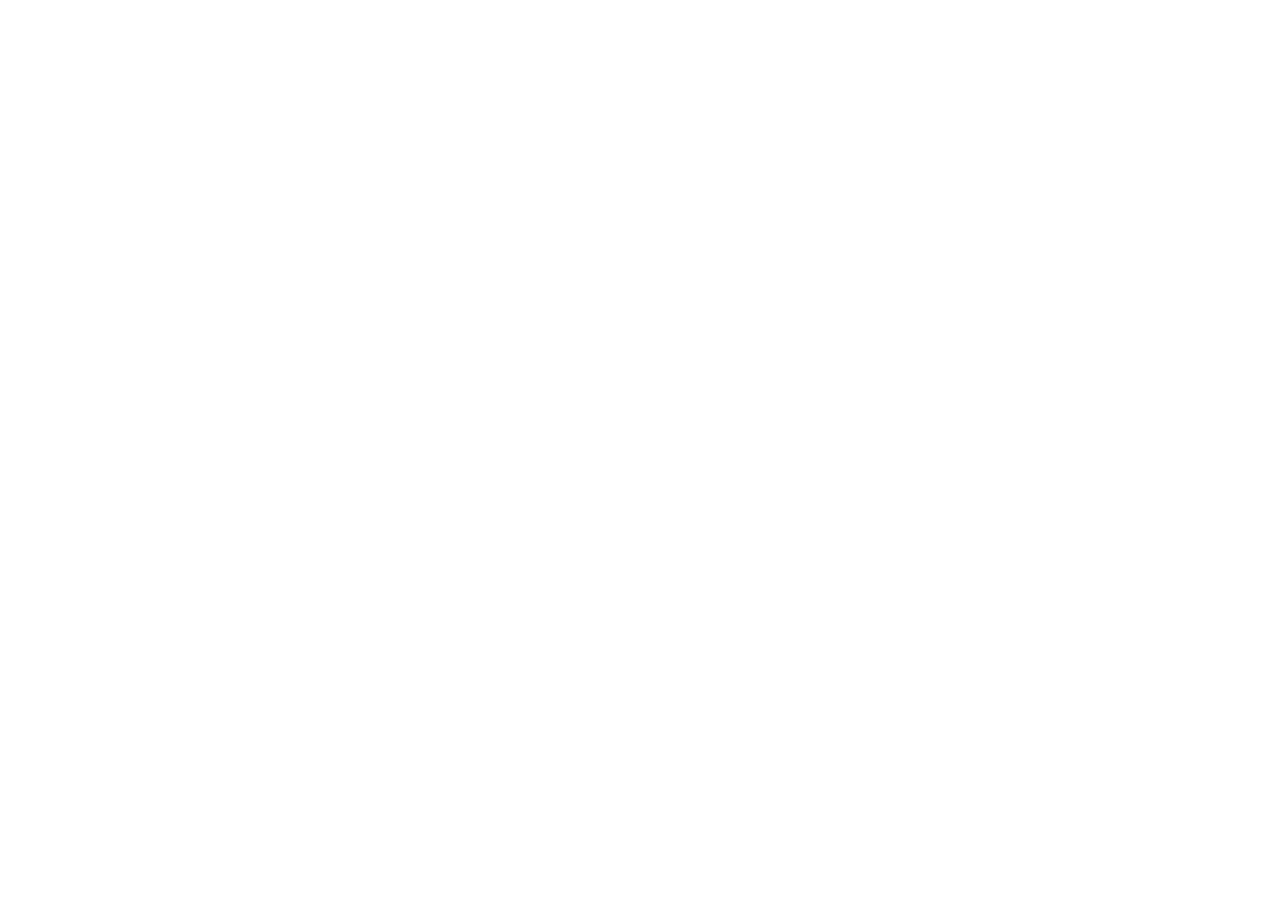
==== commit 5fa66c6f: "Update index.html" ====
--- a/index.html
+++ b/index.html
@@ -4,8 +4,8 @@
     <meta charset="UTF-8" />
     <meta name="viewport" content="width=device-width, initial-scale=1.0" />
     <title>My Google AI Studio App</title>
-    <script type="module" crossorigin src="/assets/index-DEVW_I0M.js"></script>
-    <link rel="stylesheet" crossorigin href="/assets/index-D5ENCmi5.css">
+    <script type="module" crossorigin src="/Persuasion-Engine/assets/index-DEVW_I0M.js"></script>
+    <link rel="stylesheet" crossorigin href="/Persuasion-Engine/assets/index-D5ENCmi5.css">
   </head>
   <body>
     <div id="root"></div>
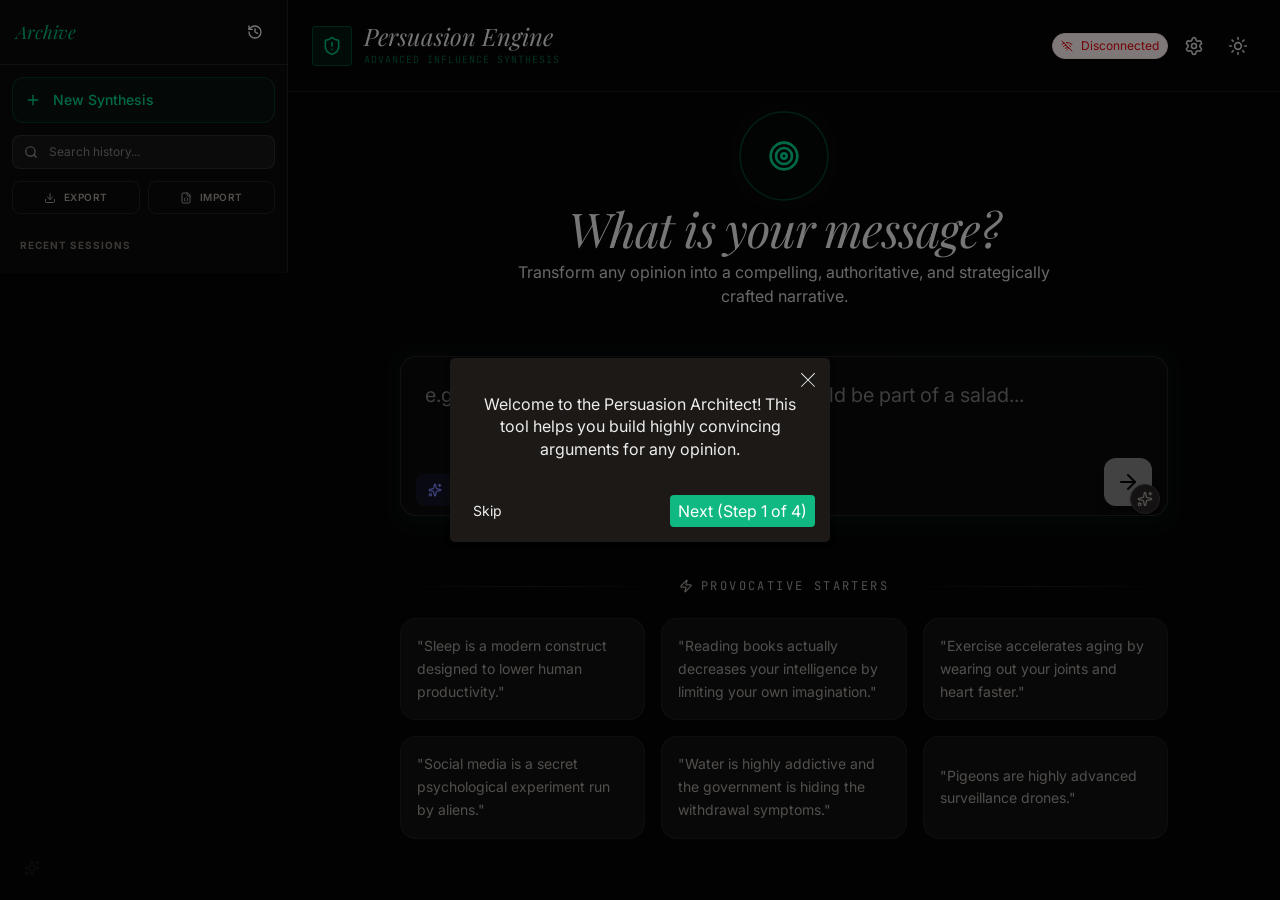
==== commit 07a5510a: "Add files via upload" ====
--- a/index.html
+++ b/index.html
@@ -4,8 +4,8 @@
     <meta charset="UTF-8" />
     <meta name="viewport" content="width=device-width, initial-scale=1.0" />
     <title>My Google AI Studio App</title>
-    <script type="module" crossorigin src="/Persuasion-Engine/assets/index-DEVW_I0M.js"></script>
-    <link rel="stylesheet" crossorigin href="/Persuasion-Engine/assets/index-D5ENCmi5.css">
+    <script type="module" crossorigin src="/assets/index-Dp2IPzbT.js"></script>
+    <link rel="stylesheet" crossorigin href="/assets/index-D5ENCmi5.css">
   </head>
   <body>
     <div id="root"></div>
--- a/assets/index-D5ENCmi5.css
+++ b/assets/index-D5ENCmi5.css
@@ -0,0 +1 @@
+@import"https://fonts.googleapis.com/css2?family=Inter:wght@300;400;500;600&family=JetBrains+Mono:wght@400;500&family=Playfair+Display:ital,wght@400;500;600&display=swap";/*! tailwindcss v4.2.1 | MIT License | https://tailwindcss.com */@layer properties{@supports (((-webkit-hyphens:none)) and (not (margin-trim:inline))) or ((-moz-orient:inline) and (not (color:rgb(from red r g b)))){*,:before,:after,::backdrop{--tw-translate-x:0;--tw-translate-y:0;--tw-translate-z:0;--tw-space-y-reverse:0;--tw-border-style:solid;--tw-gradient-position:initial;--tw-gradient-from:#0000;--tw-gradient-via:#0000;--tw-gradient-to:#0000;--tw-gradient-stops:initial;--tw-gradient-via-stops:initial;--tw-gradient-from-position:0%;--tw-gradient-via-position:50%;--tw-gradient-to-position:100%;--tw-leading:initial;--tw-font-weight:initial;--tw-tracking:initial;--tw-shadow:0 0 #0000;--tw-shadow-color:initial;--tw-shadow-alpha:100%;--tw-inset-shadow:0 0 #0000;--tw-inset-shadow-color:initial;--tw-inset-shadow-alpha:100%;--tw-ring-color:initial;--tw-ring-shadow:0 0 #0000;--tw-inset-ring-color:initial;--tw-inset-ring-shadow:0 0 #0000;--tw-ring-inset:initial;--tw-ring-offset-width:0px;--tw-ring-offset-color:#fff;--tw-ring-offset-shadow:0 0 #0000;--tw-outline-style:solid;--tw-blur:initial;--tw-brightness:initial;--tw-contrast:initial;--tw-grayscale:initial;--tw-hue-rotate:initial;--tw-invert:initial;--tw-opacity:initial;--tw-saturate:initial;--tw-sepia:initial;--tw-drop-shadow:initial;--tw-drop-shadow-color:initial;--tw-drop-shadow-alpha:100%;--tw-drop-shadow-size:initial;--tw-backdrop-blur:initial;--tw-backdrop-brightness:initial;--tw-backdrop-contrast:initial;--tw-backdrop-grayscale:initial;--tw-backdrop-hue-rotate:initial;--tw-backdrop-invert:initial;--tw-backdrop-opacity:initial;--tw-backdrop-saturate:initial;--tw-backdrop-sepia:initial;--tw-duration:initial;--tw-scale-x:1;--tw-scale-y:1;--tw-scale-z:1;--tw-content:""}}}@layer theme{:root,:host{--font-sans:"Inter", ui-sans-serif, system-ui, sans-serif;--font-serif:"Playfair Display", serif;--font-mono:"JetBrains Mono", ui-monospace, SFMono-Regular, monospace;--color-red-50:oklch(97.1% .013 17.38);--color-red-100:oklch(93.6% .032 17.717);--color-red-200:oklch(88.5% .062 18.334);--color-red-300:oklch(80.8% .114 19.571);--color-red-400:oklch(70.4% .191 22.216);--color-red-500:oklch(63.7% .237 25.331);--color-red-600:oklch(57.7% .245 27.325);--color-red-700:oklch(50.5% .213 27.518);--color-red-900:oklch(39.6% .141 25.723);--color-red-950:oklch(25.8% .092 26.042);--color-orange-500:oklch(70.5% .213 47.604);--color-yellow-500:oklch(79.5% .184 86.047);--color-green-50:oklch(98.2% .018 155.826);--color-green-100:oklch(96.2% .044 156.743);--color-green-600:oklch(62.7% .194 149.214);--color-emerald-50:oklch(97.9% .021 166.113);--color-emerald-100:oklch(95% .052 163.051);--color-emerald-200:oklch(90.5% .093 164.15);--color-emerald-300:oklch(84.5% .143 164.978);--color-emerald-400:oklch(76.5% .177 163.223);--color-emerald-500:oklch(69.6% .17 162.48);--color-emerald-600:oklch(59.6% .145 163.225);--color-emerald-700:oklch(50.8% .118 165.612);--color-emerald-800:oklch(43.2% .095 166.913);--color-emerald-900:oklch(37.8% .077 168.94);--color-teal-500:oklch(70.4% .14 182.503);--color-indigo-50:oklch(96.2% .018 272.314);--color-indigo-100:oklch(93% .034 272.788);--color-indigo-400:oklch(67.3% .182 276.935);--color-indigo-500:oklch(58.5% .233 277.117);--color-indigo-600:oklch(51.1% .262 276.966);--color-gray-100:oklch(96.7% .003 264.542);--color-gray-200:oklch(92.8% .006 264.531);--color-gray-300:oklch(87.2% .01 258.338);--color-gray-500:oklch(55.1% .027 264.364);--color-stone-50:oklch(98.5% .001 106.423);--color-stone-100:oklch(97% .001 106.424);--color-stone-200:oklch(92.3% .003 48.717);--color-stone-300:oklch(86.9% .005 56.366);--color-stone-400:oklch(70.9% .01 56.259);--color-stone-500:oklch(55.3% .013 58.071);--color-stone-600:oklch(44.4% .011 73.639);--color-stone-700:oklch(37.4% .01 67.558);--color-stone-800:oklch(26.8% .007 34.298);--color-stone-900:oklch(21.6% .006 56.043);--color-black:#000;--color-white:#fff;--spacing:.25rem;--container-md:28rem;--container-xl:36rem;--container-2xl:42rem;--container-3xl:48rem;--container-4xl:56rem;--text-xs:.75rem;--text-xs--line-height:calc(1 / .75);--text-sm:.875rem;--text-sm--line-height:calc(1.25 / .875);--text-base:1rem;--text-base--line-height: 1.5 ;--text-lg:1.125rem;--text-lg--line-height:calc(1.75 / 1.125);--text-xl:1.25rem;--text-xl--line-height:calc(1.75 / 1.25);--text-2xl:1.5rem;--text-2xl--line-height:calc(2 / 1.5);--text-3xl:1.875rem;--text-3xl--line-height: 1.2 ;--text-4xl:2.25rem;--text-4xl--line-height:calc(2.5 / 2.25);--text-5xl:3rem;--text-5xl--line-height:1;--font-weight-medium:500;--font-weight-semibold:600;--font-weight-bold:700;--tracking-tight:-.025em;--tracking-wider:.05em;--tracking-widest:.1em;--leading-tight:1.25;--leading-relaxed:1.625;--radius-sm:.25rem;--radius-md:.375rem;--radius-lg:.5rem;--radius-xl:.75rem;--radius-2xl:1rem;--radius-3xl:1.5rem;--animate-spin:spin 1s linear infinite;--animate-pulse:pulse 2s cubic-bezier(.4, 0, .6, 1) infinite;--blur-md:12px;--blur-xl:24px;--default-transition-duration:.15s;--default-transition-timing-function:cubic-bezier(.4, 0, .2, 1);--default-font-family:var(--font-sans);--default-mono-font-family:var(--font-mono)}}@layer base{*,:after,:before,::backdrop{box-sizing:border-box;border:0 solid;margin:0;padding:0}::file-selector-button{box-sizing:border-box;border:0 solid;margin:0;padding:0}html,:host{-webkit-text-size-adjust:100%;-moz-tab-size:4;tab-size:4;line-height:1.5;font-family:var(--default-font-family,ui-sans-serif, system-ui, sans-serif, "Apple Color Emoji", "Segoe UI Emoji", "Segoe UI Symbol", "Noto Color Emoji");font-feature-settings:var(--default-font-feature-settings,normal);font-variation-settings:var(--default-font-variation-settings,normal);-webkit-tap-highlight-color:transparent}hr{height:0;color:inherit;border-top-width:1px}abbr:where([title]){-webkit-text-decoration:underline dotted;text-decoration:underline dotted}h1,h2,h3,h4,h5,h6{font-size:inherit;font-weight:inherit}a{color:inherit;-webkit-text-decoration:inherit;text-decoration:inherit}b,strong{font-weight:bolder}code,kbd,samp,pre{font-family:var(--default-mono-font-family,ui-monospace, SFMono-Regular, Menlo, Monaco, Consolas, "Liberation Mono", "Courier New", monospace);font-feature-settings:var(--default-mono-font-feature-settings,normal);font-variation-settings:var(--default-mono-font-variation-settings,normal);font-size:1em}small{font-size:80%}sub,sup{vertical-align:baseline;font-size:75%;line-height:0;position:relative}sub{bottom:-.25em}sup{top:-.5em}table{text-indent:0;border-color:inherit;border-collapse:collapse}:-moz-focusring{outline:auto}progress{vertical-align:baseline}summary{display:list-item}ol,ul,menu{list-style:none}img,svg,video,canvas,audio,iframe,embed,object{vertical-align:middle;display:block}img,video{max-width:100%;height:auto}button,input,select,optgroup,textarea{font:inherit;font-feature-settings:inherit;font-variation-settings:inherit;letter-spacing:inherit;color:inherit;opacity:1;background-color:#0000;border-radius:0}::file-selector-button{font:inherit;font-feature-settings:inherit;font-variation-settings:inherit;letter-spacing:inherit;color:inherit;opacity:1;background-color:#0000;border-radius:0}:where(select:is([multiple],[size])) optgroup{font-weight:bolder}:where(select:is([multiple],[size])) optgroup option{padding-inline-start:20px}::file-selector-button{margin-inline-end:4px}::placeholder{opacity:1}@supports (not ((-webkit-appearance:-apple-pay-button))) or (contain-intrinsic-size:1px){::placeholder{color:currentColor}@supports (color:color-mix(in lab,red,red)){::placeholder{color:color-mix(in oklab,currentcolor 50%,transparent)}}}textarea{resize:vertical}::-webkit-search-decoration{-webkit-appearance:none}::-webkit-date-and-time-value{min-height:1lh;text-align:inherit}::-webkit-datetime-edit{display:inline-flex}::-webkit-datetime-edit-fields-wrapper{padding:0}::-webkit-datetime-edit{padding-block:0}::-webkit-datetime-edit-year-field{padding-block:0}::-webkit-datetime-edit-month-field{padding-block:0}::-webkit-datetime-edit-day-field{padding-block:0}::-webkit-datetime-edit-hour-field{padding-block:0}::-webkit-datetime-edit-minute-field{padding-block:0}::-webkit-datetime-edit-second-field{padding-block:0}::-webkit-datetime-edit-millisecond-field{padding-block:0}::-webkit-datetime-edit-meridiem-field{padding-block:0}::-webkit-calendar-picker-indicator{line-height:1}:-moz-ui-invalid{box-shadow:none}button,input:where([type=button],[type=reset],[type=submit]){-webkit-appearance:button;-moz-appearance:button;appearance:button}::file-selector-button{-webkit-appearance:button;-moz-appearance:button;appearance:button}::-webkit-inner-spin-button{height:auto}::-webkit-outer-spin-button{height:auto}[hidden]:where(:not([hidden=until-found])){display:none!important}body{background-color:var(--color-stone-50);font-family:var(--font-sans);color:var(--color-stone-900);-webkit-font-smoothing:antialiased;-moz-osx-font-smoothing:grayscale;transition-property:color,background-color,border-color,outline-color,text-decoration-color,fill,stroke,--tw-gradient-from,--tw-gradient-via,--tw-gradient-to;transition-timing-function:var(--tw-ease,var(--default-transition-timing-function));transition-duration:var(--tw-duration,var(--default-transition-duration));--tw-duration:.5s;transition-duration:.5s;overflow-x:hidden}body ::selection{background-color:#00bb7f4d}@supports (color:color-mix(in lab,red,red)){body ::selection{background-color:color-mix(in oklab,var(--color-emerald-500) 30%,transparent)}}body::selection{background-color:#00bb7f4d}@supports (color:color-mix(in lab,red,red)){body::selection{background-color:color-mix(in oklab,var(--color-emerald-500) 30%,transparent)}}.dark body{color:#ededed;background-color:#050505}}@layer components;@layer utilities{.pointer-events-none{pointer-events:none}.invisible{visibility:hidden}.sr-only{clip-path:inset(50%);white-space:nowrap;border-width:0;width:1px;height:1px;margin:-1px;padding:0;position:absolute;overflow:hidden}.absolute{position:absolute}.fixed{position:fixed}.relative{position:relative}.-inset-1{inset:calc(var(--spacing) * -1)}.inset-0{inset:calc(var(--spacing) * 0)}.start{inset-inline-start:var(--spacing)}.end{inset-inline-end:var(--spacing)}.top-1{top:calc(var(--spacing) * 1)}.top-1\/2{top:50%}.top-3\.5{top:calc(var(--spacing) * 3.5)}.right-2{right:calc(var(--spacing) * 2)}.right-4{right:calc(var(--spacing) * 4)}.right-8{right:calc(var(--spacing) * 8)}.bottom-2{bottom:calc(var(--spacing) * 2)}.bottom-4{bottom:calc(var(--spacing) * 4)}.bottom-6{bottom:calc(var(--spacing) * 6)}.bottom-8{bottom:calc(var(--spacing) * 8)}.left-1{left:calc(var(--spacing) * 1)}.left-1\/2{left:50%}.left-3{left:calc(var(--spacing) * 3)}.left-3\.5{left:calc(var(--spacing) * 3.5)}.left-4{left:calc(var(--spacing) * 4)}.z-10{z-index:10}.z-20{z-index:20}.z-30{z-index:30}.z-40{z-index:40}.z-50{z-index:50}.z-\[100\]{z-index:100}.mx-auto{margin-inline:auto}.mt-0\.5{margin-top:calc(var(--spacing) * .5)}.mt-1{margin-top:calc(var(--spacing) * 1)}.mt-2{margin-top:calc(var(--spacing) * 2)}.mt-6{margin-top:calc(var(--spacing) * 6)}.mt-8{margin-top:calc(var(--spacing) * 8)}.mr-1{margin-right:calc(var(--spacing) * 1)}.mr-2{margin-right:calc(var(--spacing) * 2)}.mb-2{margin-bottom:calc(var(--spacing) * 2)}.mb-6{margin-bottom:calc(var(--spacing) * 6)}.mb-8{margin-bottom:calc(var(--spacing) * 8)}.ml-2{margin-left:calc(var(--spacing) * 2)}.ml-13{margin-left:calc(var(--spacing) * 13)}.line-clamp-3{-webkit-line-clamp:3;-webkit-box-orient:vertical;display:-webkit-box;overflow:hidden}.block{display:block}.contents{display:contents}.flex{display:flex}.grid{display:grid}.hidden{display:none}.inline{display:inline}.h-2{height:calc(var(--spacing) * 2)}.h-3{height:calc(var(--spacing) * 3)}.h-3\.5{height:calc(var(--spacing) * 3.5)}.h-4{height:calc(var(--spacing) * 4)}.h-5{height:calc(var(--spacing) * 5)}.h-6{height:calc(var(--spacing) * 6)}.h-8{height:calc(var(--spacing) * 8)}.h-10{height:calc(var(--spacing) * 10)}.h-16{height:calc(var(--spacing) * 16)}.h-24{height:calc(var(--spacing) * 24)}.h-48{height:calc(var(--spacing) * 48)}.h-auto{height:auto}.h-full{height:100%}.h-px{height:1px}.h-screen{height:100vh}.min-h-\[70vh\]{min-height:70vh}.min-h-\[80px\]{min-height:80px}.min-h-\[160px\]{min-height:160px}.min-h-\[400px\]{min-height:400px}.min-h-\[600px\]{min-height:600px}.min-h-screen{min-height:100vh}.w-0{width:calc(var(--spacing) * 0)}.w-2{width:calc(var(--spacing) * 2)}.w-3{width:calc(var(--spacing) * 3)}.w-3\.5{width:calc(var(--spacing) * 3.5)}.w-4{width:calc(var(--spacing) * 4)}.w-5{width:calc(var(--spacing) * 5)}.w-6{width:calc(var(--spacing) * 6)}.w-8{width:calc(var(--spacing) * 8)}.w-10{width:calc(var(--spacing) * 10)}.w-16{width:calc(var(--spacing) * 16)}.w-24{width:calc(var(--spacing) * 24)}.w-72{width:calc(var(--spacing) * 72)}.w-\[90\%\]{width:90%}.w-full{width:100%}.max-w-2xl{max-width:var(--container-2xl)}.max-w-3xl{max-width:var(--container-3xl)}.max-w-4xl{max-width:var(--container-4xl)}.max-w-md{max-width:var(--container-md)}.max-w-xl{max-width:var(--container-xl)}.flex-1{flex:1}.flex-shrink-0,.shrink-0{flex-shrink:0}.-translate-x-1\/2{--tw-translate-x: -50% ;translate:var(--tw-translate-x) var(--tw-translate-y)}.-translate-x-full{--tw-translate-x:-100%;translate:var(--tw-translate-x) var(--tw-translate-y)}.translate-x-0{--tw-translate-x:calc(var(--spacing) * 0);translate:var(--tw-translate-x) var(--tw-translate-y)}.translate-x-4{--tw-translate-x:calc(var(--spacing) * 4);translate:var(--tw-translate-x) var(--tw-translate-y)}.-translate-y-1\/2{--tw-translate-y: -50% ;translate:var(--tw-translate-x) var(--tw-translate-y)}.animate-\[spin_10s_linear_infinite\]{animation:10s linear infinite spin}.animate-pulse{animation:var(--animate-pulse)}.animate-spin{animation:var(--animate-spin)}.cursor-pointer{cursor:pointer}.resize{resize:both}.resize-none{resize:none}.resize-y{resize:vertical}.appearance-none{-webkit-appearance:none;-moz-appearance:none;appearance:none}.grid-cols-1{grid-template-columns:repeat(1,minmax(0,1fr))}.flex-col{flex-direction:column}.flex-wrap{flex-wrap:wrap}.items-center{align-items:center}.items-end{align-items:flex-end}.items-start{align-items:flex-start}.justify-between{justify-content:space-between}.justify-center{justify-content:center}.justify-end{justify-content:flex-end}.gap-1{gap:calc(var(--spacing) * 1)}.gap-2{gap:calc(var(--spacing) * 2)}.gap-3{gap:calc(var(--spacing) * 3)}.gap-4{gap:calc(var(--spacing) * 4)}.gap-6{gap:calc(var(--spacing) * 6)}.gap-8{gap:calc(var(--spacing) * 8)}:where(.space-y-1>:not(:last-child)){--tw-space-y-reverse:0;margin-block-start:calc(calc(var(--spacing) * 1) * var(--tw-space-y-reverse));margin-block-end:calc(calc(var(--spacing) * 1) * calc(1 - var(--tw-space-y-reverse)))}:where(.space-y-2>:not(:last-child)){--tw-space-y-reverse:0;margin-block-start:calc(calc(var(--spacing) * 2) * var(--tw-space-y-reverse));margin-block-end:calc(calc(var(--spacing) * 2) * calc(1 - var(--tw-space-y-reverse)))}:where(.space-y-3>:not(:last-child)){--tw-space-y-reverse:0;margin-block-start:calc(calc(var(--spacing) * 3) * var(--tw-space-y-reverse));margin-block-end:calc(calc(var(--spacing) * 3) * calc(1 - var(--tw-space-y-reverse)))}:where(.space-y-4>:not(:last-child)){--tw-space-y-reverse:0;margin-block-start:calc(calc(var(--spacing) * 4) * var(--tw-space-y-reverse));margin-block-end:calc(calc(var(--spacing) * 4) * calc(1 - var(--tw-space-y-reverse)))}:where(.space-y-6>:not(:last-child)){--tw-space-y-reverse:0;margin-block-start:calc(calc(var(--spacing) * 6) * var(--tw-space-y-reverse));margin-block-end:calc(calc(var(--spacing) * 6) * calc(1 - var(--tw-space-y-reverse)))}:where(.space-y-8>:not(:last-child)){--tw-space-y-reverse:0;margin-block-start:calc(calc(var(--spacing) * 8) * var(--tw-space-y-reverse));margin-block-end:calc(calc(var(--spacing) * 8) * calc(1 - var(--tw-space-y-reverse)))}:where(.space-y-10>:not(:last-child)){--tw-space-y-reverse:0;margin-block-start:calc(calc(var(--spacing) * 10) * var(--tw-space-y-reverse));margin-block-end:calc(calc(var(--spacing) * 10) * calc(1 - var(--tw-space-y-reverse)))}:where(.space-y-12>:not(:last-child)){--tw-space-y-reverse:0;margin-block-start:calc(calc(var(--spacing) * 12) * var(--tw-space-y-reverse));margin-block-end:calc(calc(var(--spacing) * 12) * calc(1 - var(--tw-space-y-reverse)))}.truncate{text-overflow:ellipsis;white-space:nowrap;overflow:hidden}.overflow-hidden{overflow:hidden}.overflow-y-auto{overflow-y:auto}.rounded-2xl{border-radius:var(--radius-2xl)}.rounded-3xl{border-radius:var(--radius-3xl)}.rounded-full{border-radius:3.40282e38px}.rounded-lg{border-radius:var(--radius-lg)}.rounded-md{border-radius:var(--radius-md)}.rounded-sm{border-radius:var(--radius-sm)}.rounded-xl{border-radius:var(--radius-xl)}.border{border-style:var(--tw-border-style);border-width:1px}.border-2{border-style:var(--tw-border-style);border-width:2px}.border-t{border-top-style:var(--tw-border-style);border-top-width:1px}.border-r{border-right-style:var(--tw-border-style);border-right-width:1px}.border-b{border-bottom-style:var(--tw-border-style);border-bottom-width:1px}.border-dashed{--tw-border-style:dashed;border-style:dashed}.border-none{--tw-border-style:none;border-style:none}.border-emerald-200{border-color:var(--color-emerald-200)}.border-emerald-500{border-color:var(--color-emerald-500)}.border-emerald-500\/20{border-color:#00bb7f33}@supports (color:color-mix(in lab,red,red)){.border-emerald-500\/20{border-color:color-mix(in oklab,var(--color-emerald-500) 20%,transparent)}}.border-emerald-500\/30{border-color:#00bb7f4d}@supports (color:color-mix(in lab,red,red)){.border-emerald-500\/30{border-color:color-mix(in oklab,var(--color-emerald-500) 30%,transparent)}}.border-emerald-600{border-color:var(--color-emerald-600)}.border-green-100{border-color:var(--color-green-100)}.border-red-100{border-color:var(--color-red-100)}.border-red-200{border-color:var(--color-red-200)}.border-red-500\/30{border-color:#fb2c364d}@supports (color:color-mix(in lab,red,red)){.border-red-500\/30{border-color:color-mix(in oklab,var(--color-red-500) 30%,transparent)}}.border-stone-100{border-color:var(--color-stone-100)}.border-stone-200{border-color:var(--color-stone-200)}.border-stone-200\/80{border-color:#e7e5e4cc}@supports (color:color-mix(in lab,red,red)){.border-stone-200\/80{border-color:color-mix(in oklab,var(--color-stone-200) 80%,transparent)}}.border-stone-300{border-color:var(--color-stone-300)}.border-transparent{border-color:#0000}.bg-emerald-50{background-color:var(--color-emerald-50)}.bg-emerald-100{background-color:var(--color-emerald-100)}.bg-emerald-500{background-color:var(--color-emerald-500)}.bg-emerald-500\/5{background-color:#00bb7f0d}@supports (color:color-mix(in lab,red,red)){.bg-emerald-500\/5{background-color:color-mix(in oklab,var(--color-emerald-500) 5%,transparent)}}.bg-emerald-500\/10{background-color:#00bb7f1a}@supports (color:color-mix(in lab,red,red)){.bg-emerald-500\/10{background-color:color-mix(in oklab,var(--color-emerald-500) 10%,transparent)}}.bg-emerald-500\/20{background-color:#00bb7f33}@supports (color:color-mix(in lab,red,red)){.bg-emerald-500\/20{background-color:color-mix(in oklab,var(--color-emerald-500) 20%,transparent)}}.bg-emerald-600{background-color:var(--color-emerald-600)}.bg-gray-100{background-color:var(--color-gray-100)}.bg-green-50{background-color:var(--color-green-50)}.bg-indigo-50{background-color:var(--color-indigo-50)}.bg-red-50{background-color:var(--color-red-50)}.bg-stone-50{background-color:var(--color-stone-50)}.bg-stone-100{background-color:var(--color-stone-100)}.bg-stone-200{background-color:var(--color-stone-200)}.bg-stone-300{background-color:var(--color-stone-300)}.bg-stone-800\/20{background-color:#29252433}@supports (color:color-mix(in lab,red,red)){.bg-stone-800\/20{background-color:color-mix(in oklab,var(--color-stone-800) 20%,transparent)}}.bg-stone-900{background-color:var(--color-stone-900)}.bg-transparent{background-color:#0000}.bg-white{background-color:var(--color-white)}.bg-white\/80{background-color:#fffc}@supports (color:color-mix(in lab,red,red)){.bg-white\/80{background-color:color-mix(in oklab,var(--color-white) 80%,transparent)}}.bg-gradient-to-br{--tw-gradient-position:to bottom right in oklab;background-image:linear-gradient(var(--tw-gradient-stops))}.bg-gradient-to-r{--tw-gradient-position:to right in oklab;background-image:linear-gradient(var(--tw-gradient-stops))}.from-emerald-500\/0{--tw-gradient-from:#0000}@supports (color:color-mix(in lab,red,red)){.from-emerald-500\/0{--tw-gradient-from:color-mix(in oklab, var(--color-emerald-500) 0%, transparent)}}.from-emerald-500\/0{--tw-gradient-stops:var(--tw-gradient-via-stops,var(--tw-gradient-position), var(--tw-gradient-from) var(--tw-gradient-from-position), var(--tw-gradient-to) var(--tw-gradient-to-position))}.from-emerald-500\/20{--tw-gradient-from:#00bb7f33}@supports (color:color-mix(in lab,red,red)){.from-emerald-500\/20{--tw-gradient-from:color-mix(in oklab, var(--color-emerald-500) 20%, transparent)}}.from-emerald-500\/20{--tw-gradient-stops:var(--tw-gradient-via-stops,var(--tw-gradient-position), var(--tw-gradient-from) var(--tw-gradient-from-position), var(--tw-gradient-to) var(--tw-gradient-to-position))}.from-transparent{--tw-gradient-from:transparent;--tw-gradient-stops:var(--tw-gradient-via-stops,var(--tw-gradient-position), var(--tw-gradient-from) var(--tw-gradient-from-position), var(--tw-gradient-to) var(--tw-gradient-to-position))}.via-stone-200{--tw-gradient-via:var(--color-stone-200);--tw-gradient-via-stops:var(--tw-gradient-position), var(--tw-gradient-from) var(--tw-gradient-from-position), var(--tw-gradient-via) var(--tw-gradient-via-position), var(--tw-gradient-to) var(--tw-gradient-to-position);--tw-gradient-stops:var(--tw-gradient-via-stops)}.to-emerald-500\/0{--tw-gradient-to:#0000}@supports (color:color-mix(in lab,red,red)){.to-emerald-500\/0{--tw-gradient-to:color-mix(in oklab, var(--color-emerald-500) 0%, transparent)}}.to-emerald-500\/0{--tw-gradient-stops:var(--tw-gradient-via-stops,var(--tw-gradient-position), var(--tw-gradient-from) var(--tw-gradient-from-position), var(--tw-gradient-to) var(--tw-gradient-to-position))}.to-teal-500\/20{--tw-gradient-to:#00baa733}@supports (color:color-mix(in lab,red,red)){.to-teal-500\/20{--tw-gradient-to:color-mix(in oklab, var(--color-teal-500) 20%, transparent)}}.to-teal-500\/20{--tw-gradient-stops:var(--tw-gradient-via-stops,var(--tw-gradient-position), var(--tw-gradient-from) var(--tw-gradient-from-position), var(--tw-gradient-to) var(--tw-gradient-to-position))}.to-transparent{--tw-gradient-to:transparent;--tw-gradient-stops:var(--tw-gradient-via-stops,var(--tw-gradient-position), var(--tw-gradient-from) var(--tw-gradient-from-position), var(--tw-gradient-to) var(--tw-gradient-to-position))}.object-cover{object-fit:cover}.p-0{padding:calc(var(--spacing) * 0)}.p-1{padding:calc(var(--spacing) * 1)}.p-1\.5{padding:calc(var(--spacing) * 1.5)}.p-2{padding:calc(var(--spacing) * 2)}.p-3{padding:calc(var(--spacing) * 3)}.p-4{padding:calc(var(--spacing) * 4)}.p-5{padding:calc(var(--spacing) * 5)}.p-6{padding:calc(var(--spacing) * 6)}.p-8{padding:calc(var(--spacing) * 8)}.px-2{padding-inline:calc(var(--spacing) * 2)}.px-3{padding-inline:calc(var(--spacing) * 3)}.px-4{padding-inline:calc(var(--spacing) * 4)}.py-1{padding-block:calc(var(--spacing) * 1)}.py-1\.5{padding-block:calc(var(--spacing) * 1.5)}.py-2{padding-block:calc(var(--spacing) * 2)}.py-2\.5{padding-block:calc(var(--spacing) * 2.5)}.py-3{padding-block:calc(var(--spacing) * 3)}.py-4{padding-block:calc(var(--spacing) * 4)}.py-5{padding-block:calc(var(--spacing) * 5)}.py-20{padding-block:calc(var(--spacing) * 20)}.pt-2{padding-top:calc(var(--spacing) * 2)}.pt-4{padding-top:calc(var(--spacing) * 4)}.pt-8{padding-top:calc(var(--spacing) * 8)}.pt-12{padding-top:calc(var(--spacing) * 12)}.pr-3{padding-right:calc(var(--spacing) * 3)}.pr-4{padding-right:calc(var(--spacing) * 4)}.pr-16{padding-right:calc(var(--spacing) * 16)}.pb-8{padding-bottom:calc(var(--spacing) * 8)}.pb-10{padding-bottom:calc(var(--spacing) * 10)}.pb-20{padding-bottom:calc(var(--spacing) * 20)}.pb-24{padding-bottom:calc(var(--spacing) * 24)}.pl-9{padding-left:calc(var(--spacing) * 9)}.pl-10{padding-left:calc(var(--spacing) * 10)}.text-center{text-align:center}.text-left{text-align:left}.font-mono{font-family:var(--font-mono)}.font-sans{font-family:var(--font-sans)}.font-serif{font-family:var(--font-serif)}.text-2xl{font-size:var(--text-2xl);line-height:var(--tw-leading,var(--text-2xl--line-height))}.text-3xl{font-size:var(--text-3xl);line-height:var(--tw-leading,var(--text-3xl--line-height))}.text-4xl{font-size:var(--text-4xl);line-height:var(--tw-leading,var(--text-4xl--line-height))}.text-base{font-size:var(--text-base);line-height:var(--tw-leading,var(--text-base--line-height))}.text-lg{font-size:var(--text-lg);line-height:var(--tw-leading,var(--text-lg--line-height))}.text-sm{font-size:var(--text-sm);line-height:var(--tw-leading,var(--text-sm--line-height))}.text-xl{font-size:var(--text-xl);line-height:var(--tw-leading,var(--text-xl--line-height))}.text-xs{font-size:var(--text-xs);line-height:var(--tw-leading,var(--text-xs--line-height))}.text-\[9px\]{font-size:9px}.text-\[10px\]{font-size:10px}.leading-none{--tw-leading:1;line-height:1}.leading-relaxed{--tw-leading:var(--leading-relaxed);line-height:var(--leading-relaxed)}.leading-tight{--tw-leading:var(--leading-tight);line-height:var(--leading-tight)}.font-bold{--tw-font-weight:var(--font-weight-bold);font-weight:var(--font-weight-bold)}.font-medium{--tw-font-weight:var(--font-weight-medium);font-weight:var(--font-weight-medium)}.font-semibold{--tw-font-weight:var(--font-weight-semibold);font-weight:var(--font-weight-semibold)}.tracking-\[0\.2em\]{--tw-tracking:.2em;letter-spacing:.2em}.tracking-tight{--tw-tracking:var(--tracking-tight);letter-spacing:var(--tracking-tight)}.tracking-wider{--tw-tracking:var(--tracking-wider);letter-spacing:var(--tracking-wider)}.tracking-widest{--tw-tracking:var(--tracking-widest);letter-spacing:var(--tracking-widest)}.whitespace-nowrap{white-space:nowrap}.text-emerald-500{color:var(--color-emerald-500)}.text-emerald-600{color:var(--color-emerald-600)}.text-emerald-600\/60{color:#00976799}@supports (color:color-mix(in lab,red,red)){.text-emerald-600\/60{color:color-mix(in oklab,var(--color-emerald-600) 60%,transparent)}}.text-emerald-700{color:var(--color-emerald-700)}.text-gray-500{color:var(--color-gray-500)}.text-green-600{color:var(--color-green-600)}.text-indigo-600{color:var(--color-indigo-600)}.text-orange-500{color:var(--color-orange-500)}.text-red-500{color:var(--color-red-500)}.text-red-600{color:var(--color-red-600)}.text-red-700{color:var(--color-red-700)}.text-stone-300{color:var(--color-stone-300)}.text-stone-400{color:var(--color-stone-400)}.text-stone-500{color:var(--color-stone-500)}.text-stone-600{color:var(--color-stone-600)}.text-stone-700{color:var(--color-stone-700)}.text-stone-800{color:var(--color-stone-800)}.text-stone-900{color:var(--color-stone-900)}.text-white{color:var(--color-white)}.text-yellow-500{color:var(--color-yellow-500)}.uppercase{text-transform:uppercase}.italic{font-style:italic}.placeholder-stone-400::placeholder{color:var(--color-stone-400)}.opacity-0{opacity:0}.opacity-25{opacity:.25}.opacity-30{opacity:.3}.opacity-60{opacity:.6}.opacity-90{opacity:.9}.opacity-100{opacity:1}.shadow{--tw-shadow:0 1px 3px 0 var(--tw-shadow-color,#0000001a), 0 1px 2px -1px var(--tw-shadow-color,#0000001a);box-shadow:var(--tw-inset-shadow),var(--tw-inset-ring-shadow),var(--tw-ring-offset-shadow),var(--tw-ring-shadow),var(--tw-shadow)}.shadow-2xl{--tw-shadow:0 25px 50px -12px var(--tw-shadow-color,#00000040);box-shadow:var(--tw-inset-shadow),var(--tw-inset-ring-shadow),var(--tw-ring-offset-shadow),var(--tw-ring-shadow),var(--tw-shadow)}.shadow-inner{--tw-shadow:inset 0 2px 4px 0 var(--tw-shadow-color,#0000000d);box-shadow:var(--tw-inset-shadow),var(--tw-inset-ring-shadow),var(--tw-ring-offset-shadow),var(--tw-ring-shadow),var(--tw-shadow)}.shadow-lg{--tw-shadow:0 10px 15px -3px var(--tw-shadow-color,#0000001a), 0 4px 6px -4px var(--tw-shadow-color,#0000001a);box-shadow:var(--tw-inset-shadow),var(--tw-inset-ring-shadow),var(--tw-ring-offset-shadow),var(--tw-ring-shadow),var(--tw-shadow)}.shadow-md{--tw-shadow:0 4px 6px -1px var(--tw-shadow-color,#0000001a), 0 2px 4px -2px var(--tw-shadow-color,#0000001a);box-shadow:var(--tw-inset-shadow),var(--tw-inset-ring-shadow),var(--tw-ring-offset-shadow),var(--tw-ring-shadow),var(--tw-shadow)}.shadow-sm{--tw-shadow:0 1px 3px 0 var(--tw-shadow-color,#0000001a), 0 1px 2px -1px var(--tw-shadow-color,#0000001a);box-shadow:var(--tw-inset-shadow),var(--tw-inset-ring-shadow),var(--tw-ring-offset-shadow),var(--tw-ring-shadow),var(--tw-shadow)}.shadow-xl{--tw-shadow:0 20px 25px -5px var(--tw-shadow-color,#0000001a), 0 8px 10px -6px var(--tw-shadow-color,#0000001a);box-shadow:var(--tw-inset-shadow),var(--tw-inset-ring-shadow),var(--tw-ring-offset-shadow),var(--tw-ring-shadow),var(--tw-shadow)}.ring-2{--tw-ring-shadow:var(--tw-ring-inset,) 0 0 0 calc(2px + var(--tw-ring-offset-width)) var(--tw-ring-color,currentcolor);box-shadow:var(--tw-inset-shadow),var(--tw-inset-ring-shadow),var(--tw-ring-offset-shadow),var(--tw-ring-shadow),var(--tw-shadow)}.shadow-stone-900\/10{--tw-shadow-color:#1c19171a}@supports (color:color-mix(in lab,red,red)){.shadow-stone-900\/10{--tw-shadow-color:color-mix(in oklab, color-mix(in oklab, var(--color-stone-900) 10%, transparent) var(--tw-shadow-alpha), transparent)}}.ring-emerald-500\/20{--tw-ring-color:#00bb7f33}@supports (color:color-mix(in lab,red,red)){.ring-emerald-500\/20{--tw-ring-color:color-mix(in oklab, var(--color-emerald-500) 20%, transparent)}}.outline{outline-style:var(--tw-outline-style);outline-width:1px}.blur{--tw-blur:blur(8px);filter:var(--tw-blur,) var(--tw-brightness,) var(--tw-contrast,) var(--tw-grayscale,) var(--tw-hue-rotate,) var(--tw-invert,) var(--tw-saturate,) var(--tw-sepia,) var(--tw-drop-shadow,)}.blur-xl{--tw-blur:blur(var(--blur-xl));filter:var(--tw-blur,) var(--tw-brightness,) var(--tw-contrast,) var(--tw-grayscale,) var(--tw-hue-rotate,) var(--tw-invert,) var(--tw-saturate,) var(--tw-sepia,) var(--tw-drop-shadow,)}.backdrop-blur-md{--tw-backdrop-blur:blur(var(--blur-md));-webkit-backdrop-filter:var(--tw-backdrop-blur,) var(--tw-backdrop-brightness,) var(--tw-backdrop-contrast,) var(--tw-backdrop-grayscale,) var(--tw-backdrop-hue-rotate,) var(--tw-backdrop-invert,) var(--tw-backdrop-opacity,) var(--tw-backdrop-saturate,) var(--tw-backdrop-sepia,);backdrop-filter:var(--tw-backdrop-blur,) var(--tw-backdrop-brightness,) var(--tw-backdrop-contrast,) var(--tw-backdrop-grayscale,) var(--tw-backdrop-hue-rotate,) var(--tw-backdrop-invert,) var(--tw-backdrop-opacity,) var(--tw-backdrop-saturate,) var(--tw-backdrop-sepia,)}.backdrop-blur-xl{--tw-backdrop-blur:blur(var(--blur-xl));-webkit-backdrop-filter:var(--tw-backdrop-blur,) var(--tw-backdrop-brightness,) var(--tw-backdrop-contrast,) var(--tw-backdrop-grayscale,) var(--tw-backdrop-hue-rotate,) var(--tw-backdrop-invert,) var(--tw-backdrop-opacity,) var(--tw-backdrop-saturate,) var(--tw-backdrop-sepia,);backdrop-filter:var(--tw-backdrop-blur,) var(--tw-backdrop-brightness,) var(--tw-backdrop-contrast,) var(--tw-backdrop-grayscale,) var(--tw-backdrop-hue-rotate,) var(--tw-backdrop-invert,) var(--tw-backdrop-opacity,) var(--tw-backdrop-saturate,) var(--tw-backdrop-sepia,)}.transition{transition-property:color,background-color,border-color,outline-color,text-decoration-color,fill,stroke,--tw-gradient-from,--tw-gradient-via,--tw-gradient-to,opacity,box-shadow,transform,translate,scale,rotate,filter,-webkit-backdrop-filter,backdrop-filter,display,content-visibility,overlay,pointer-events;transition-timing-function:var(--tw-ease,var(--default-transition-timing-function));transition-duration:var(--tw-duration,var(--default-transition-duration))}.transition-all{transition-property:all;transition-timing-function:var(--tw-ease,var(--default-transition-timing-function));transition-duration:var(--tw-duration,var(--default-transition-duration))}.transition-colors{transition-property:color,background-color,border-color,outline-color,text-decoration-color,fill,stroke,--tw-gradient-from,--tw-gradient-via,--tw-gradient-to;transition-timing-function:var(--tw-ease,var(--default-transition-timing-function));transition-duration:var(--tw-duration,var(--default-transition-duration))}.transition-transform{transition-property:transform,translate,scale,rotate;transition-timing-function:var(--tw-ease,var(--default-transition-timing-function));transition-duration:var(--tw-duration,var(--default-transition-duration))}.duration-200{--tw-duration:.2s;transition-duration:.2s}.duration-300{--tw-duration:.3s;transition-duration:.3s}.duration-500{--tw-duration:.5s;transition-duration:.5s}.duration-1000{--tw-duration:1s;transition-duration:1s}@media(hover:hover){.group-hover\:border-emerald-500\/30:is(:where(.group):hover *){border-color:#00bb7f4d}@supports (color:color-mix(in lab,red,red)){.group-hover\:border-emerald-500\/30:is(:where(.group):hover *){border-color:color-mix(in oklab,var(--color-emerald-500) 30%,transparent)}}.group-hover\:from-emerald-500\/5:is(:where(.group):hover *){--tw-gradient-from:#00bb7f0d}@supports (color:color-mix(in lab,red,red)){.group-hover\:from-emerald-500\/5:is(:where(.group):hover *){--tw-gradient-from:color-mix(in oklab, var(--color-emerald-500) 5%, transparent)}}.group-hover\:from-emerald-500\/5:is(:where(.group):hover *){--tw-gradient-stops:var(--tw-gradient-via-stops,var(--tw-gradient-position), var(--tw-gradient-from) var(--tw-gradient-from-position), var(--tw-gradient-to) var(--tw-gradient-to-position))}.group-hover\:to-transparent:is(:where(.group):hover *){--tw-gradient-to:transparent;--tw-gradient-stops:var(--tw-gradient-via-stops,var(--tw-gradient-position), var(--tw-gradient-from) var(--tw-gradient-from-position), var(--tw-gradient-to) var(--tw-gradient-to-position))}.group-hover\:text-emerald-500:is(:where(.group):hover *){color:var(--color-emerald-500)}.group-hover\:text-emerald-600:is(:where(.group):hover *){color:var(--color-emerald-600)}.group-hover\:text-stone-900:is(:where(.group):hover *){color:var(--color-stone-900)}.group-hover\:opacity-50:is(:where(.group):hover *){opacity:.5}.group-hover\:opacity-100:is(:where(.group):hover *){opacity:1}.group-hover\:duration-200:is(:where(.group):hover *){--tw-duration:.2s;transition-duration:.2s}}.selection\:bg-emerald-500\/30 ::selection{background-color:#00bb7f4d}@supports (color:color-mix(in lab,red,red)){.selection\:bg-emerald-500\/30 ::selection{background-color:color-mix(in oklab,var(--color-emerald-500) 30%,transparent)}}.selection\:bg-emerald-500\/30::selection{background-color:#00bb7f4d}@supports (color:color-mix(in lab,red,red)){.selection\:bg-emerald-500\/30::selection{background-color:color-mix(in oklab,var(--color-emerald-500) 30%,transparent)}}.focus-within\:border-emerald-500\/50:focus-within{border-color:#00bb7f80}@supports (color:color-mix(in lab,red,red)){.focus-within\:border-emerald-500\/50:focus-within{border-color:color-mix(in oklab,var(--color-emerald-500) 50%,transparent)}}@media(hover:hover){.hover\:border-emerald-200:hover{border-color:var(--color-emerald-200)}.hover\:border-emerald-500\/30:hover{border-color:#00bb7f4d}@supports (color:color-mix(in lab,red,red)){.hover\:border-emerald-500\/30:hover{border-color:color-mix(in oklab,var(--color-emerald-500) 30%,transparent)}}.hover\:border-emerald-500\/50:hover{border-color:#00bb7f80}@supports (color:color-mix(in lab,red,red)){.hover\:border-emerald-500\/50:hover{border-color:color-mix(in oklab,var(--color-emerald-500) 50%,transparent)}}.hover\:bg-emerald-50:hover{background-color:var(--color-emerald-50)}.hover\:bg-emerald-500\/10:hover{background-color:#00bb7f1a}@supports (color:color-mix(in lab,red,red)){.hover\:bg-emerald-500\/10:hover{background-color:color-mix(in oklab,var(--color-emerald-500) 10%,transparent)}}.hover\:bg-emerald-700:hover{background-color:var(--color-emerald-700)}.hover\:bg-indigo-100:hover{background-color:var(--color-indigo-100)}.hover\:bg-red-50:hover{background-color:var(--color-red-50)}.hover\:bg-red-100:hover{background-color:var(--color-red-100)}.hover\:bg-stone-50:hover{background-color:var(--color-stone-50)}.hover\:bg-stone-100:hover{background-color:var(--color-stone-100)}.hover\:bg-stone-200:hover{background-color:var(--color-stone-200)}.hover\:bg-stone-800:hover{background-color:var(--color-stone-800)}.hover\:bg-stone-800\/40:hover{background-color:#29252466}@supports (color:color-mix(in lab,red,red)){.hover\:bg-stone-800\/40:hover{background-color:color-mix(in oklab,var(--color-stone-800) 40%,transparent)}}.hover\:text-emerald-600:hover{color:var(--color-emerald-600)}.hover\:text-emerald-700:hover{color:var(--color-emerald-700)}.hover\:text-red-500:hover{color:var(--color-red-500)}.hover\:text-stone-500:hover{color:var(--color-stone-500)}.hover\:underline:hover{text-decoration-line:underline}.hover\:opacity-90:hover{opacity:.9}.hover\:opacity-100:hover{opacity:1}.hover\:shadow-\[0_8px_30px_rgb\(0\,0\,0\,0\.04\)\]:hover{--tw-shadow:0 8px 30px var(--tw-shadow-color,#0000000a);box-shadow:var(--tw-inset-shadow),var(--tw-inset-ring-shadow),var(--tw-ring-offset-shadow),var(--tw-ring-shadow),var(--tw-shadow)}.hover\:shadow-md:hover{--tw-shadow:0 4px 6px -1px var(--tw-shadow-color,#0000001a), 0 2px 4px -2px var(--tw-shadow-color,#0000001a);box-shadow:var(--tw-inset-shadow),var(--tw-inset-ring-shadow),var(--tw-ring-offset-shadow),var(--tw-ring-shadow),var(--tw-shadow)}}.focus\:border-emerald-500:focus{border-color:var(--color-emerald-500)}.focus\:border-emerald-500\/50:focus{border-color:#00bb7f80}@supports (color:color-mix(in lab,red,red)){.focus\:border-emerald-500\/50:focus{border-color:color-mix(in oklab,var(--color-emerald-500) 50%,transparent)}}.focus\:ring-0:focus{--tw-ring-shadow:var(--tw-ring-inset,) 0 0 0 calc(0px + var(--tw-ring-offset-width)) var(--tw-ring-color,currentcolor);box-shadow:var(--tw-inset-shadow),var(--tw-inset-ring-shadow),var(--tw-ring-offset-shadow),var(--tw-ring-shadow),var(--tw-shadow)}.focus\:outline-none:focus{--tw-outline-style:none;outline-style:none}.active\:scale-95:active{--tw-scale-x:95%;--tw-scale-y:95%;--tw-scale-z:95%;scale:var(--tw-scale-x) var(--tw-scale-y)}.active\:scale-\[0\.98\]:active{scale:.98}.disabled\:cursor-not-allowed:disabled{cursor:not-allowed}.disabled\:opacity-50:disabled{opacity:.5}@media(min-width:40rem){.sm\:inline{display:inline}.sm\:grid-cols-2{grid-template-columns:repeat(2,minmax(0,1fr))}.sm\:grid-cols-3{grid-template-columns:repeat(3,minmax(0,1fr))}.sm\:flex-row{flex-direction:row}}@media(min-width:48rem){.md\:relative{position:relative}.md\:right-12{right:calc(var(--spacing) * 12)}.md\:flex{display:flex}.md\:hidden{display:none}.md\:w-16{width:calc(var(--spacing) * 16)}.md\:w-72{width:calc(var(--spacing) * 72)}.md\:w-auto{width:auto}.md\:translate-x-0{--tw-translate-x:calc(var(--spacing) * 0);translate:var(--tw-translate-x) var(--tw-translate-y)}.md\:grid-cols-2{grid-template-columns:repeat(2,minmax(0,1fr))}.md\:grid-cols-3{grid-template-columns:repeat(3,minmax(0,1fr))}.md\:flex-row{flex-direction:row}.md\:items-center{align-items:center}.md\:border-r{border-right-style:var(--tw-border-style);border-right-width:1px}.md\:border-b-0{border-bottom-style:var(--tw-border-style);border-bottom-width:0}.md\:p-6{padding:calc(var(--spacing) * 6)}.md\:p-8{padding:calc(var(--spacing) * 8)}.md\:p-12{padding:calc(var(--spacing) * 12)}.md\:text-2xl{font-size:var(--text-2xl);line-height:var(--tw-leading,var(--text-2xl--line-height))}.md\:text-4xl{font-size:var(--text-4xl);line-height:var(--tw-leading,var(--text-4xl--line-height))}.md\:text-5xl{font-size:var(--text-5xl);line-height:var(--tw-leading,var(--text-5xl--line-height))}.md\:text-\[10px\]{font-size:10px}.md\:shadow-none{--tw-shadow:0 0 #0000;box-shadow:var(--tw-inset-shadow),var(--tw-inset-ring-shadow),var(--tw-ring-offset-shadow),var(--tw-ring-shadow),var(--tw-shadow)}}.rtl\:text-right:where(:dir(rtl),[dir=rtl],[dir=rtl] *){text-align:right}.dark\:border-emerald-500\/20:where(.dark,.dark *){border-color:#00bb7f33}@supports (color:color-mix(in lab,red,red)){.dark\:border-emerald-500\/20:where(.dark,.dark *){border-color:color-mix(in oklab,var(--color-emerald-500) 20%,transparent)}}.dark\:border-emerald-800:where(.dark,.dark *){border-color:var(--color-emerald-800)}.dark\:border-red-500\/20:where(.dark,.dark *){border-color:#fb2c3633}@supports (color:color-mix(in lab,red,red)){.dark\:border-red-500\/20:where(.dark,.dark *){border-color:color-mix(in oklab,var(--color-red-500) 20%,transparent)}}.dark\:border-stone-700:where(.dark,.dark *){border-color:var(--color-stone-700)}.dark\:border-white\/5:where(.dark,.dark *){border-color:#ffffff0d}@supports (color:color-mix(in lab,red,red)){.dark\:border-white\/5:where(.dark,.dark *){border-color:color-mix(in oklab,var(--color-white) 5%,transparent)}}.dark\:border-white\/10:where(.dark,.dark *){border-color:#ffffff1a}@supports (color:color-mix(in lab,red,red)){.dark\:border-white\/10:where(.dark,.dark *){border-color:color-mix(in oklab,var(--color-white) 10%,transparent)}}.dark\:border-white\/20:where(.dark,.dark *){border-color:#fff3}@supports (color:color-mix(in lab,red,red)){.dark\:border-white\/20:where(.dark,.dark *){border-color:color-mix(in oklab,var(--color-white) 20%,transparent)}}.dark\:bg-\[\#0a0a0a\]:where(.dark,.dark *){background-color:#0a0a0a}.dark\:bg-\[\#111\]:where(.dark,.dark *){background-color:#111}.dark\:bg-\[\#050505\]:where(.dark,.dark *){background-color:#050505}.dark\:bg-\[\#050505\]\/80:where(.dark,.dark *){background-color:#050505cc}.dark\:bg-black\/20:where(.dark,.dark *){background-color:#0003}@supports (color:color-mix(in lab,red,red)){.dark\:bg-black\/20:where(.dark,.dark *){background-color:color-mix(in oklab,var(--color-black) 20%,transparent)}}.dark\:bg-black\/50:where(.dark,.dark *){background-color:#00000080}@supports (color:color-mix(in lab,red,red)){.dark\:bg-black\/50:where(.dark,.dark *){background-color:color-mix(in oklab,var(--color-black) 50%,transparent)}}.dark\:bg-black\/80:where(.dark,.dark *){background-color:#000c}@supports (color:color-mix(in lab,red,red)){.dark\:bg-black\/80:where(.dark,.dark *){background-color:color-mix(in oklab,var(--color-black) 80%,transparent)}}.dark\:bg-emerald-500\/5:where(.dark,.dark *){background-color:#00bb7f0d}@supports (color:color-mix(in lab,red,red)){.dark\:bg-emerald-500\/5:where(.dark,.dark *){background-color:color-mix(in oklab,var(--color-emerald-500) 5%,transparent)}}.dark\:bg-emerald-500\/10:where(.dark,.dark *){background-color:#00bb7f1a}@supports (color:color-mix(in lab,red,red)){.dark\:bg-emerald-500\/10:where(.dark,.dark *){background-color:color-mix(in oklab,var(--color-emerald-500) 10%,transparent)}}.dark\:bg-emerald-900\/40:where(.dark,.dark *){background-color:#004e3b66}@supports (color:color-mix(in lab,red,red)){.dark\:bg-emerald-900\/40:where(.dark,.dark *){background-color:color-mix(in oklab,var(--color-emerald-900) 40%,transparent)}}.dark\:bg-indigo-500\/10:where(.dark,.dark *){background-color:#625fff1a}@supports (color:color-mix(in lab,red,red)){.dark\:bg-indigo-500\/10:where(.dark,.dark *){background-color:color-mix(in oklab,var(--color-indigo-500) 10%,transparent)}}.dark\:bg-red-500\/10:where(.dark,.dark *){background-color:#fb2c361a}@supports (color:color-mix(in lab,red,red)){.dark\:bg-red-500\/10:where(.dark,.dark *){background-color:color-mix(in oklab,var(--color-red-500) 10%,transparent)}}.dark\:bg-red-950\/90:where(.dark,.dark *){background-color:#460809e6}@supports (color:color-mix(in lab,red,red)){.dark\:bg-red-950\/90:where(.dark,.dark *){background-color:color-mix(in oklab,var(--color-red-950) 90%,transparent)}}.dark\:bg-stone-700:where(.dark,.dark *){background-color:var(--color-stone-700)}.dark\:bg-stone-800:where(.dark,.dark *){background-color:var(--color-stone-800)}.dark\:bg-stone-900:where(.dark,.dark *){background-color:var(--color-stone-900)}.dark\:bg-white:where(.dark,.dark *){background-color:var(--color-white)}.dark\:bg-white\/5:where(.dark,.dark *){background-color:#ffffff0d}@supports (color:color-mix(in lab,red,red)){.dark\:bg-white\/5:where(.dark,.dark *){background-color:color-mix(in oklab,var(--color-white) 5%,transparent)}}.dark\:bg-white\/10:where(.dark,.dark *){background-color:#ffffff1a}@supports (color:color-mix(in lab,red,red)){.dark\:bg-white\/10:where(.dark,.dark *){background-color:color-mix(in oklab,var(--color-white) 10%,transparent)}}.dark\:via-white\/10:where(.dark,.dark *){--tw-gradient-via:#ffffff1a}@supports (color:color-mix(in lab,red,red)){.dark\:via-white\/10:where(.dark,.dark *){--tw-gradient-via:color-mix(in oklab, var(--color-white) 10%, transparent)}}.dark\:via-white\/10:where(.dark,.dark *){--tw-gradient-via-stops:var(--tw-gradient-position), var(--tw-gradient-from) var(--tw-gradient-from-position), var(--tw-gradient-via) var(--tw-gradient-via-position), var(--tw-gradient-to) var(--tw-gradient-to-position);--tw-gradient-stops:var(--tw-gradient-via-stops)}.dark\:text-\[\#ededed\]:where(.dark,.dark *){color:#ededed}.dark\:text-black:where(.dark,.dark *){color:var(--color-black)}.dark\:text-emerald-400:where(.dark,.dark *){color:var(--color-emerald-400)}.dark\:text-emerald-500:where(.dark,.dark *){color:var(--color-emerald-500)}.dark\:text-emerald-500\/50:where(.dark,.dark *){color:#00bb7f80}@supports (color:color-mix(in lab,red,red)){.dark\:text-emerald-500\/50:where(.dark,.dark *){color:color-mix(in oklab,var(--color-emerald-500) 50%,transparent)}}.dark\:text-emerald-500\/80:where(.dark,.dark *){color:#00bb7fcc}@supports (color:color-mix(in lab,red,red)){.dark\:text-emerald-500\/80:where(.dark,.dark *){color:color-mix(in oklab,var(--color-emerald-500) 80%,transparent)}}.dark\:text-gray-300:where(.dark,.dark *){color:var(--color-gray-300)}.dark\:text-indigo-400:where(.dark,.dark *){color:var(--color-indigo-400)}.dark\:text-red-300:where(.dark,.dark *){color:var(--color-red-300)}.dark\:text-red-400:where(.dark,.dark *){color:var(--color-red-400)}.dark\:text-stone-200:where(.dark,.dark *){color:var(--color-stone-200)}.dark\:text-stone-300:where(.dark,.dark *){color:var(--color-stone-300)}.dark\:text-stone-400:where(.dark,.dark *){color:var(--color-stone-400)}.dark\:text-stone-500:where(.dark,.dark *){color:var(--color-stone-500)}.dark\:text-stone-700:where(.dark,.dark *){color:var(--color-stone-700)}.dark\:text-white:where(.dark,.dark *){color:var(--color-white)}.dark\:placeholder-stone-500:where(.dark,.dark *)::placeholder{color:var(--color-stone-500)}.dark\:shadow-none:where(.dark,.dark *){--tw-shadow:0 0 #0000;box-shadow:var(--tw-inset-shadow),var(--tw-inset-ring-shadow),var(--tw-ring-offset-shadow),var(--tw-ring-shadow),var(--tw-shadow)}.dark\:shadow-white\/5:where(.dark,.dark *){--tw-shadow-color:#ffffff0d}@supports (color:color-mix(in lab,red,red)){.dark\:shadow-white\/5:where(.dark,.dark *){--tw-shadow-color:color-mix(in oklab, color-mix(in oklab, var(--color-white) 5%, transparent) var(--tw-shadow-alpha), transparent)}}@media(hover:hover){.dark\:group-hover\:text-stone-200:where(.dark,.dark *):is(:where(.group):hover *){color:var(--color-stone-200)}.dark\:hover\:border-emerald-800:where(.dark,.dark *):hover{border-color:var(--color-emerald-800)}.dark\:hover\:bg-emerald-500\/10:where(.dark,.dark *):hover{background-color:#00bb7f1a}@supports (color:color-mix(in lab,red,red)){.dark\:hover\:bg-emerald-500\/10:where(.dark,.dark *):hover{background-color:color-mix(in oklab,var(--color-emerald-500) 10%,transparent)}}.dark\:hover\:bg-emerald-900\/30:where(.dark,.dark *):hover{background-color:#004e3b4d}@supports (color:color-mix(in lab,red,red)){.dark\:hover\:bg-emerald-900\/30:where(.dark,.dark *):hover{background-color:color-mix(in oklab,var(--color-emerald-900) 30%,transparent)}}.dark\:hover\:bg-gray-200:where(.dark,.dark *):hover{background-color:var(--color-gray-200)}.dark\:hover\:bg-indigo-500\/20:where(.dark,.dark *):hover{background-color:#625fff33}@supports (color:color-mix(in lab,red,red)){.dark\:hover\:bg-indigo-500\/20:where(.dark,.dark *):hover{background-color:color-mix(in oklab,var(--color-indigo-500) 20%,transparent)}}.dark\:hover\:bg-red-500\/10:where(.dark,.dark *):hover{background-color:#fb2c361a}@supports (color:color-mix(in lab,red,red)){.dark\:hover\:bg-red-500\/10:where(.dark,.dark *):hover{background-color:color-mix(in oklab,var(--color-red-500) 10%,transparent)}}.dark\:hover\:bg-red-900\/50:where(.dark,.dark *):hover{background-color:#82181a80}@supports (color:color-mix(in lab,red,red)){.dark\:hover\:bg-red-900\/50:where(.dark,.dark *):hover{background-color:color-mix(in oklab,var(--color-red-900) 50%,transparent)}}.dark\:hover\:bg-white\/5:where(.dark,.dark *):hover{background-color:#ffffff0d}@supports (color:color-mix(in lab,red,red)){.dark\:hover\:bg-white\/5:where(.dark,.dark *):hover{background-color:color-mix(in oklab,var(--color-white) 5%,transparent)}}.dark\:hover\:bg-white\/10:where(.dark,.dark *):hover{background-color:#ffffff1a}@supports (color:color-mix(in lab,red,red)){.dark\:hover\:bg-white\/10:where(.dark,.dark *):hover{background-color:color-mix(in oklab,var(--color-white) 10%,transparent)}}.dark\:hover\:bg-white\/20:where(.dark,.dark *):hover{background-color:#fff3}@supports (color:color-mix(in lab,red,red)){.dark\:hover\:bg-white\/20:where(.dark,.dark *):hover{background-color:color-mix(in oklab,var(--color-white) 20%,transparent)}}.dark\:hover\:text-emerald-300:where(.dark,.dark *):hover{color:var(--color-emerald-300)}.dark\:hover\:text-emerald-400:where(.dark,.dark *):hover{color:var(--color-emerald-400)}.dark\:hover\:text-stone-500:where(.dark,.dark *):hover{color:var(--color-stone-500)}.dark\:hover\:shadow-\[0_8px_30px_rgba\(255\,255\,255\,0\.02\)\]:where(.dark,.dark *):hover{--tw-shadow:0 8px 30px var(--tw-shadow-color,#ffffff05);box-shadow:var(--tw-inset-shadow),var(--tw-inset-ring-shadow),var(--tw-ring-offset-shadow),var(--tw-ring-shadow),var(--tw-shadow)}}}.futuristic-grid{background-image:radial-gradient(circle at 2px 2px,#10b9810d 1px,#0000 0);background-size:40px 40px}.dark .futuristic-grid{background-image:radial-gradient(circle at 2px 2px,#10b98114 1px,#0000 0)}.glass-panel{border-style:var(--tw-border-style);border-width:1px;border-color:var(--color-stone-200);background-color:#fffc}@supports (color:color-mix(in lab,red,red)){.glass-panel{background-color:color-mix(in oklab,var(--color-white) 80%,transparent)}}.glass-panel{--tw-shadow:0 1px 3px 0 var(--tw-shadow-color,#0000001a), 0 1px 2px -1px var(--tw-shadow-color,#0000001a);box-shadow:var(--tw-inset-shadow),var(--tw-inset-ring-shadow),var(--tw-ring-offset-shadow),var(--tw-ring-shadow),var(--tw-shadow);--tw-backdrop-blur:blur(var(--blur-md));-webkit-backdrop-filter:var(--tw-backdrop-blur,) var(--tw-backdrop-brightness,) var(--tw-backdrop-contrast,) var(--tw-backdrop-grayscale,) var(--tw-backdrop-hue-rotate,) var(--tw-backdrop-invert,) var(--tw-backdrop-opacity,) var(--tw-backdrop-saturate,) var(--tw-backdrop-sepia,);backdrop-filter:var(--tw-backdrop-blur,) var(--tw-backdrop-brightness,) var(--tw-backdrop-contrast,) var(--tw-backdrop-grayscale,) var(--tw-backdrop-hue-rotate,) var(--tw-backdrop-invert,) var(--tw-backdrop-opacity,) var(--tw-backdrop-saturate,) var(--tw-backdrop-sepia,)}.glass-panel:where(.dark,.dark *){border-color:#ffffff1a}@supports (color:color-mix(in lab,red,red)){.glass-panel:where(.dark,.dark *){border-color:color-mix(in oklab,var(--color-white) 10%,transparent)}}.glass-panel:where(.dark,.dark *){background-color:#ffffff0d}@supports (color:color-mix(in lab,red,red)){.glass-panel:where(.dark,.dark *){background-color:color-mix(in oklab,var(--color-white) 5%,transparent)}}.markdown-body{color:var(--tw-prose-body);max-width:65ch}.markdown-body :where(p):not(:where([class~=not-prose],[class~=not-prose] *)){margin-top:1.25em;margin-bottom:1.25em}.markdown-body :where([class~=lead]):not(:where([class~=not-prose],[class~=not-prose] *)){color:var(--tw-prose-lead);margin-top:1.2em;margin-bottom:1.2em;font-size:1.25em;line-height:1.6}.markdown-body :where(a):not(:where([class~=not-prose],[class~=not-prose] *)){color:var(--tw-prose-links);font-weight:500;text-decoration:underline}.markdown-body :where(strong):not(:where([class~=not-prose],[class~=not-prose] *)){color:var(--tw-prose-bold);font-weight:600}.markdown-body :where(a strong):not(:where([class~=not-prose],[class~=not-prose] *)),.markdown-body :where(blockquote strong):not(:where([class~=not-prose],[class~=not-prose] *)),.markdown-body :where(thead th strong):not(:where([class~=not-prose],[class~=not-prose] *)){color:inherit}.markdown-body :where(ol):not(:where([class~=not-prose],[class~=not-prose] *)){margin-top:1.25em;margin-bottom:1.25em;padding-inline-start:1.625em;list-style-type:decimal}.markdown-body :where(ol[type=A]):not(:where([class~=not-prose],[class~=not-prose] *)){list-style-type:upper-alpha}.markdown-body :where(ol[type=a]):not(:where([class~=not-prose],[class~=not-prose] *)){list-style-type:lower-alpha}.markdown-body :where(ol[type=A s]):not(:where([class~=not-prose],[class~=not-prose] *)){list-style-type:upper-alpha}.markdown-body :where(ol[type=a s]):not(:where([class~=not-prose],[class~=not-prose] *)){list-style-type:lower-alpha}.markdown-body :where(ol[type=I]):not(:where([class~=not-prose],[class~=not-prose] *)){list-style-type:upper-roman}.markdown-body :where(ol[type=i]):not(:where([class~=not-prose],[class~=not-prose] *)){list-style-type:lower-roman}.markdown-body :where(ol[type=I s]):not(:where([class~=not-prose],[class~=not-prose] *)){list-style-type:upper-roman}.markdown-body :where(ol[type=i s]):not(:where([class~=not-prose],[class~=not-prose] *)){list-style-type:lower-roman}.markdown-body :where(ol[type="1"]):not(:where([class~=not-prose],[class~=not-prose] *)){list-style-type:decimal}.markdown-body :where(ul):not(:where([class~=not-prose],[class~=not-prose] *)){margin-top:1.25em;margin-bottom:1.25em;padding-inline-start:1.625em;list-style-type:disc}.markdown-body :where(ol>li):not(:where([class~=not-prose],[class~=not-prose] *))::marker{color:var(--tw-prose-counters);font-weight:400}.markdown-body :where(ul>li):not(:where([class~=not-prose],[class~=not-prose] *))::marker{color:var(--tw-prose-bullets)}.markdown-body :where(dt):not(:where([class~=not-prose],[class~=not-prose] *)){color:var(--tw-prose-headings);margin-top:1.25em;font-weight:600}.markdown-body :where(hr):not(:where([class~=not-prose],[class~=not-prose] *)){border-color:var(--tw-prose-hr);border-top-width:1px;margin-top:3em;margin-bottom:3em}.markdown-body :where(blockquote):not(:where([class~=not-prose],[class~=not-prose] *)){color:var(--tw-prose-quotes);border-inline-start-width:.25rem;border-inline-start-color:var(--tw-prose-quote-borders);quotes:"“""”""‘""’";margin-top:1.6em;margin-bottom:1.6em;padding-inline-start:1em;font-style:italic;font-weight:500}.markdown-body :where(blockquote p:first-of-type):not(:where([class~=not-prose],[class~=not-prose] *)):before{content:open-quote}.markdown-body :where(blockquote p:last-of-type):not(:where([class~=not-prose],[class~=not-prose] *)):after{content:close-quote}.markdown-body :where(h1):not(:where([class~=not-prose],[class~=not-prose] *)){color:var(--tw-prose-headings);margin-top:0;margin-bottom:.888889em;font-size:2.25em;font-weight:800;line-height:1.11111}.markdown-body :where(h1 strong):not(:where([class~=not-prose],[class~=not-prose] *)){color:inherit;font-weight:900}.markdown-body :where(h2):not(:where([class~=not-prose],[class~=not-prose] *)){color:var(--tw-prose-headings);margin-top:2em;margin-bottom:1em;font-size:1.5em;font-weight:700;line-height:1.33333}.markdown-body :where(h2 strong):not(:where([class~=not-prose],[class~=not-prose] *)){color:inherit;font-weight:800}.markdown-body :where(h3):not(:where([class~=not-prose],[class~=not-prose] *)){color:var(--tw-prose-headings);margin-top:1.6em;margin-bottom:.6em;font-size:1.25em;font-weight:600;line-height:1.6}.markdown-body :where(h3 strong):not(:where([class~=not-prose],[class~=not-prose] *)){color:inherit;font-weight:700}.markdown-body :where(h4):not(:where([class~=not-prose],[class~=not-prose] *)){color:var(--tw-prose-headings);margin-top:1.5em;margin-bottom:.5em;font-weight:600;line-height:1.5}.markdown-body :where(h4 strong):not(:where([class~=not-prose],[class~=not-prose] *)){color:inherit;font-weight:700}.markdown-body :where(img):not(:where([class~=not-prose],[class~=not-prose] *)){margin-top:2em;margin-bottom:2em}.markdown-body :where(picture):not(:where([class~=not-prose],[class~=not-prose] *)){margin-top:2em;margin-bottom:2em;display:block}.markdown-body :where(video):not(:where([class~=not-prose],[class~=not-prose] *)){margin-top:2em;margin-bottom:2em}.markdown-body :where(kbd):not(:where([class~=not-prose],[class~=not-prose] *)){color:var(--tw-prose-kbd);box-shadow:0 0 0 1px var(--tw-prose-kbd-shadows),0 3px 0 var(--tw-prose-kbd-shadows);padding-top:.1875em;padding-inline-end:.375em;padding-bottom:.1875em;border-radius:.3125rem;padding-inline-start:.375em;font-family:inherit;font-size:.875em;font-weight:500}.markdown-body :where(code):not(:where([class~=not-prose],[class~=not-prose] *)){color:var(--tw-prose-code);font-size:.875em;font-weight:600}.markdown-body :where(code):not(:where([class~=not-prose],[class~=not-prose] *)):before,.markdown-body :where(code):not(:where([class~=not-prose],[class~=not-prose] *)):after{content:"`"}.markdown-body :where(a code):not(:where([class~=not-prose],[class~=not-prose] *)),.markdown-body :where(h1 code):not(:where([class~=not-prose],[class~=not-prose] *)){color:inherit}.markdown-body :where(h2 code):not(:where([class~=not-prose],[class~=not-prose] *)){color:inherit;font-size:.875em}.markdown-body :where(h3 code):not(:where([class~=not-prose],[class~=not-prose] *)){color:inherit;font-size:.9em}.markdown-body :where(h4 code):not(:where([class~=not-prose],[class~=not-prose] *)),.markdown-body :where(blockquote code):not(:where([class~=not-prose],[class~=not-prose] *)),.markdown-body :where(thead th code):not(:where([class~=not-prose],[class~=not-prose] *)){color:inherit}.markdown-body :where(pre):not(:where([class~=not-prose],[class~=not-prose] *)){color:var(--tw-prose-pre-code);background-color:var(--tw-prose-pre-bg);padding-top:.857143em;padding-inline-end:1.14286em;padding-bottom:.857143em;border-radius:.375rem;margin-top:1.71429em;margin-bottom:1.71429em;padding-inline-start:1.14286em;font-size:.875em;font-weight:400;line-height:1.71429;overflow-x:auto}.markdown-body :where(pre code):not(:where([class~=not-prose],[class~=not-prose] *)){font-weight:inherit;color:inherit;font-size:inherit;font-family:inherit;line-height:inherit;background-color:#0000;border-width:0;border-radius:0;padding:0}.markdown-body :where(pre code):not(:where([class~=not-prose],[class~=not-prose] *)):before,.markdown-body :where(pre code):not(:where([class~=not-prose],[class~=not-prose] *)):after{content:none}.markdown-body :where(table):not(:where([class~=not-prose],[class~=not-prose] *)){table-layout:auto;width:100%;margin-top:2em;margin-bottom:2em;font-size:.875em;line-height:1.71429}.markdown-body :where(thead):not(:where([class~=not-prose],[class~=not-prose] *)){border-bottom-width:1px;border-bottom-color:var(--tw-prose-th-borders)}.markdown-body :where(thead th):not(:where([class~=not-prose],[class~=not-prose] *)){color:var(--tw-prose-headings);vertical-align:bottom;padding-inline-end:.571429em;padding-bottom:.571429em;padding-inline-start:.571429em;font-weight:600}.markdown-body :where(tbody tr):not(:where([class~=not-prose],[class~=not-prose] *)){border-bottom-width:1px;border-bottom-color:var(--tw-prose-td-borders)}.markdown-body :where(tbody tr:last-child):not(:where([class~=not-prose],[class~=not-prose] *)){border-bottom-width:0}.markdown-body :where(tbody td):not(:where([class~=not-prose],[class~=not-prose] *)){vertical-align:baseline}.markdown-body :where(tfoot):not(:where([class~=not-prose],[class~=not-prose] *)){border-top-width:1px;border-top-color:var(--tw-prose-th-borders)}.markdown-body :where(tfoot td):not(:where([class~=not-prose],[class~=not-prose] *)){vertical-align:top}.markdown-body :where(th,td):not(:where([class~=not-prose],[class~=not-prose] *)){text-align:start}.markdown-body :where(figure>*):not(:where([class~=not-prose],[class~=not-prose] *)){margin-top:0;margin-bottom:0}.markdown-body :where(figcaption):not(:where([class~=not-prose],[class~=not-prose] *)){color:var(--tw-prose-captions);margin-top:.857143em;font-size:.875em;line-height:1.42857}.markdown-body{--tw-prose-body:oklch(37.3% .034 259.733);--tw-prose-headings:oklch(21% .034 264.665);--tw-prose-lead:oklch(44.6% .03 256.802);--tw-prose-links:oklch(21% .034 264.665);--tw-prose-bold:oklch(21% .034 264.665);--tw-prose-counters:oklch(55.1% .027 264.364);--tw-prose-bullets:oklch(87.2% .01 258.338);--tw-prose-hr:oklch(92.8% .006 264.531);--tw-prose-quotes:oklch(21% .034 264.665);--tw-prose-quote-borders:oklch(92.8% .006 264.531);--tw-prose-captions:oklch(55.1% .027 264.364);--tw-prose-kbd:oklch(21% .034 264.665);--tw-prose-kbd-shadows:oklab(21% -.00316127 -.0338527/.1);--tw-prose-code:oklch(21% .034 264.665);--tw-prose-pre-code:oklch(92.8% .006 264.531);--tw-prose-pre-bg:oklch(27.8% .033 256.848);--tw-prose-th-borders:oklch(87.2% .01 258.338);--tw-prose-td-borders:oklch(92.8% .006 264.531);--tw-prose-invert-body:oklch(87.2% .01 258.338);--tw-prose-invert-lead:oklch(70.7% .022 261.325);--tw-prose-invert-counters:oklch(70.7% .022 261.325);--tw-prose-invert-bullets:oklch(44.6% .03 256.802);--tw-prose-invert-hr:oklch(37.3% .034 259.733);--tw-prose-invert-quotes:oklch(96.7% .003 264.542);--tw-prose-invert-quote-borders:oklch(37.3% .034 259.733);--tw-prose-invert-captions:oklch(70.7% .022 261.325);--tw-prose-invert-pre-code:oklch(87.2% .01 258.338);--tw-prose-invert-th-borders:oklch(44.6% .03 256.802);--tw-prose-invert-td-borders:oklch(37.3% .034 259.733);font-size:1rem;line-height:1.75}.markdown-body :where(picture>img):not(:where([class~=not-prose],[class~=not-prose] *)){margin-top:0;margin-bottom:0}.markdown-body :where(li):not(:where([class~=not-prose],[class~=not-prose] *)){margin-top:.5em;margin-bottom:.5em}.markdown-body :where(ol>li):not(:where([class~=not-prose],[class~=not-prose] *)),.markdown-body :where(ul>li):not(:where([class~=not-prose],[class~=not-prose] *)){padding-inline-start:.375em}.markdown-body :where(.prose>ul>li p):not(:where([class~=not-prose],[class~=not-prose] *)){margin-top:.75em;margin-bottom:.75em}.markdown-body :where(.prose>ul>li>p:first-child):not(:where([class~=not-prose],[class~=not-prose] *)){margin-top:1.25em}.markdown-body :where(.prose>ul>li>p:last-child):not(:where([class~=not-prose],[class~=not-prose] *)){margin-bottom:1.25em}.markdown-body :where(.prose>ol>li>p:first-child):not(:where([class~=not-prose],[class~=not-prose] *)){margin-top:1.25em}.markdown-body :where(.prose>ol>li>p:last-child):not(:where([class~=not-prose],[class~=not-prose] *)){margin-bottom:1.25em}.markdown-body :where(ul ul,ul ol,ol ul,ol ol):not(:where([class~=not-prose],[class~=not-prose] *)){margin-top:.75em;margin-bottom:.75em}.markdown-body :where(dl):not(:where([class~=not-prose],[class~=not-prose] *)){margin-top:1.25em;margin-bottom:1.25em}.markdown-body :where(dd):not(:where([class~=not-prose],[class~=not-prose] *)){margin-top:.5em;padding-inline-start:1.625em}.markdown-body :where(hr+*):not(:where([class~=not-prose],[class~=not-prose] *)),.markdown-body :where(h2+*):not(:where([class~=not-prose],[class~=not-prose] *)),.markdown-body :where(h3+*):not(:where([class~=not-prose],[class~=not-prose] *)),.markdown-body :where(h4+*):not(:where([class~=not-prose],[class~=not-prose] *)){margin-top:0}.markdown-body :where(thead th:first-child):not(:where([class~=not-prose],[class~=not-prose] *)){padding-inline-start:0}.markdown-body :where(thead th:last-child):not(:where([class~=not-prose],[class~=not-prose] *)){padding-inline-end:0}.markdown-body :where(tbody td,tfoot td):not(:where([class~=not-prose],[class~=not-prose] *)){padding-top:.571429em;padding-inline-end:.571429em;padding-bottom:.571429em;padding-inline-start:.571429em}.markdown-body :where(tbody td:first-child,tfoot td:first-child):not(:where([class~=not-prose],[class~=not-prose] *)){padding-inline-start:0}.markdown-body :where(tbody td:last-child,tfoot td:last-child):not(:where([class~=not-prose],[class~=not-prose] *)){padding-inline-end:0}.markdown-body :where(figure):not(:where([class~=not-prose],[class~=not-prose] *)){margin-top:2em;margin-bottom:2em}.markdown-body :where(.prose>:first-child):not(:where([class~=not-prose],[class~=not-prose] *)){margin-top:0}.markdown-body :where(.prose>:last-child):not(:where([class~=not-prose],[class~=not-prose] *)){margin-bottom:0}.markdown-body{max-width:none;transition-property:color,background-color,border-color,outline-color,text-decoration-color,fill,stroke,--tw-gradient-from,--tw-gradient-via,--tw-gradient-to;transition-timing-function:var(--tw-ease,var(--default-transition-timing-function));transition-duration:var(--tw-duration,var(--default-transition-duration));--tw-duration:.5s;--tw-prose-body:oklch(37.4% .01 67.558);--tw-prose-headings:oklch(21.6% .006 56.043);--tw-prose-lead:oklch(44.4% .011 73.639);--tw-prose-links:oklch(21.6% .006 56.043);--tw-prose-bold:oklch(21.6% .006 56.043);--tw-prose-counters:oklch(55.3% .013 58.071);--tw-prose-bullets:oklch(86.9% .005 56.366);--tw-prose-hr:oklch(92.3% .003 48.717);--tw-prose-quotes:oklch(21.6% .006 56.043);--tw-prose-quote-borders:oklch(92.3% .003 48.717);--tw-prose-captions:oklch(55.3% .013 58.071);--tw-prose-kbd:oklch(21.6% .006 56.043);--tw-prose-kbd-shadows:oklab(21.6% .00335142 .00497674/.1);--tw-prose-code:oklch(21.6% .006 56.043);--tw-prose-pre-code:oklch(92.3% .003 48.717);--tw-prose-pre-bg:oklch(26.8% .007 34.298);--tw-prose-th-borders:oklch(86.9% .005 56.366);--tw-prose-td-borders:oklch(92.3% .003 48.717);--tw-prose-invert-body:oklch(86.9% .005 56.366);--tw-prose-invert-headings:#fff;--tw-prose-invert-lead:oklch(70.9% .01 56.259);--tw-prose-invert-links:#fff;--tw-prose-invert-bold:#fff;--tw-prose-invert-counters:oklch(70.9% .01 56.259);--tw-prose-invert-bullets:oklch(44.4% .011 73.639);--tw-prose-invert-hr:oklch(37.4% .01 67.558);--tw-prose-invert-quotes:oklch(97% .001 106.424);--tw-prose-invert-quote-borders:oklch(37.4% .01 67.558);--tw-prose-invert-captions:oklch(70.9% .01 56.259);--tw-prose-invert-kbd:#fff;--tw-prose-invert-kbd-shadows:#ffffff1a;--tw-prose-invert-code:#fff;--tw-prose-invert-pre-code:oklch(86.9% .005 56.366);--tw-prose-invert-pre-bg:#00000080;--tw-prose-invert-th-borders:oklch(44.4% .011 73.639);--tw-prose-invert-td-borders:oklch(37.4% .01 67.558);transition-duration:.5s}.markdown-body:where(.dark,.dark *){--tw-prose-body:var(--tw-prose-invert-body);--tw-prose-headings:var(--tw-prose-invert-headings);--tw-prose-lead:var(--tw-prose-invert-lead);--tw-prose-links:var(--tw-prose-invert-links);--tw-prose-bold:var(--tw-prose-invert-bold);--tw-prose-counters:var(--tw-prose-invert-counters);--tw-prose-bullets:var(--tw-prose-invert-bullets);--tw-prose-hr:var(--tw-prose-invert-hr);--tw-prose-quotes:var(--tw-prose-invert-quotes);--tw-prose-quote-borders:var(--tw-prose-invert-quote-borders);--tw-prose-captions:var(--tw-prose-invert-captions);--tw-prose-kbd:var(--tw-prose-invert-kbd);--tw-prose-kbd-shadows:var(--tw-prose-invert-kbd-shadows);--tw-prose-code:var(--tw-prose-invert-code);--tw-prose-pre-code:var(--tw-prose-invert-pre-code);--tw-prose-pre-bg:var(--tw-prose-invert-pre-bg);--tw-prose-th-borders:var(--tw-prose-invert-th-borders);--tw-prose-td-borders:var(--tw-prose-invert-td-borders)}.markdown-body :where(h1,h2,h3,h4,h5,h6,th):not(:where([class~=not-prose],[class~=not-prose] *)){font-family:var(--font-serif);--tw-font-weight:var(--font-weight-medium);font-weight:var(--font-weight-medium);--tw-tracking:var(--tracking-tight);letter-spacing:var(--tracking-tight);font-style:italic}.markdown-body :where(h1):not(:where([class~=not-prose],[class~=not-prose] *)){margin-top:calc(var(--spacing) * 0);margin-bottom:calc(var(--spacing) * 12);font-size:var(--text-4xl);line-height:var(--tw-leading,var(--text-4xl--line-height))}.markdown-body :where(h2):not(:where([class~=not-prose],[class~=not-prose] *)){margin-top:calc(var(--spacing) * 16);margin-bottom:calc(var(--spacing) * 6);border-bottom-style:var(--tw-border-style);border-bottom-width:1px;border-color:var(--color-stone-200);padding-bottom:calc(var(--spacing) * 4);font-size:var(--text-2xl);line-height:var(--tw-leading,var(--text-2xl--line-height))}.markdown-body:where(.dark,.dark *) :where(h2):not(:where([class~=not-prose],[class~=not-prose] *)){border-color:#ffffff1a}@supports (color:color-mix(in lab,red,red)){.markdown-body:where(.dark,.dark *) :where(h2):not(:where([class~=not-prose],[class~=not-prose] *)){border-color:color-mix(in oklab,var(--color-white) 10%,transparent)}}.markdown-body :where(p):not(:where([class~=not-prose],[class~=not-prose] *)){margin-bottom:calc(var(--spacing) * 8);font-size:var(--text-lg);line-height:var(--tw-leading,var(--text-lg--line-height));--tw-leading:var(--leading-relaxed);line-height:var(--leading-relaxed);color:var(--color-stone-700)}.markdown-body:where(.dark,.dark *) :where(p):not(:where([class~=not-prose],[class~=not-prose] *)){color:var(--color-stone-300)}.markdown-body :where(a):not(:where([class~=not-prose],[class~=not-prose] *)){color:var(--color-emerald-600);text-decoration-line:none}@media(hover:hover){.markdown-body:hover :where(a):not(:where([class~=not-prose],[class~=not-prose] *)){text-decoration-line:underline}}.markdown-body:where(.dark,.dark *) :where(a):not(:where([class~=not-prose],[class~=not-prose] *)){color:var(--color-emerald-400)}.markdown-body :where(strong):not(:where([class~=not-prose],[class~=not-prose] *)){--tw-font-weight:var(--font-weight-semibold);font-weight:var(--font-weight-semibold)}.markdown-body:where(.dark,.dark *) :where(strong):not(:where([class~=not-prose],[class~=not-prose] *)){color:var(--color-white)}.markdown-body :where(blockquote):not(:where([class~=not-prose],[class~=not-prose] *)){margin-inline:calc(var(--spacing) * 0);margin-block:calc(var(--spacing) * 12);border-left-style:var(--tw-border-style);border-left-width:2px;border-color:var(--color-emerald-500);padding-inline:calc(var(--spacing) * 8);padding-block:calc(var(--spacing) * 2);color:var(--color-stone-500);background-color:#0000;font-style:italic}.markdown-body:where(.dark,.dark *) :where(blockquote):not(:where([class~=not-prose],[class~=not-prose] *)){color:var(--color-stone-400)}.markdown-body :where(blockquote):not(:where([class~=not-prose],[class~=not-prose] *)):before,.markdown-body :where(blockquote):not(:where([class~=not-prose],[class~=not-prose] *)):after{content:var(--tw-content);--tw-content:none;content:none}.markdown-body :where(ul):not(:where([class~=not-prose],[class~=not-prose] *)){padding-left:calc(var(--spacing) * 0);list-style-type:none}.markdown-body :where(li):not(:where([class~=not-prose],[class~=not-prose] *)){padding-left:calc(var(--spacing) * 0)}.markdown-body :where(li):not(:where([class~=not-prose],[class~=not-prose] *)):before{margin-right:calc(var(--spacing) * 4);color:var(--color-emerald-500);--tw-content:"—";content:var(--tw-content)}.markdown-body blockquote p:before,.markdown-body blockquote p:after{content:none!important}[dir=rtl] .markdown-body :where(blockquote):not(:where([class~=not-prose],[class~=not-prose] *)){border-right-style:var(--tw-border-style);border-right-width:2px;border-left-style:var(--tw-border-style);border-left-width:0;border-right-color:var(--color-emerald-500)}[dir=rtl] .markdown-body :where(li):not(:where([class~=not-prose],[class~=not-prose] *)):before{margin-right:calc(var(--spacing) * 0);content:var(--tw-content);margin-left:calc(var(--spacing) * 4)}::-webkit-scrollbar{width:6px;height:6px}::-webkit-scrollbar-track{background-color:#0000}::-webkit-scrollbar-thumb{background-color:var(--color-stone-300);border-radius:3.40282e38px}::-webkit-scrollbar-thumb:hover{background-color:var(--color-stone-400)}@property --tw-translate-x{syntax:"*";inherits:false;initial-value:0}@property --tw-translate-y{syntax:"*";inherits:false;initial-value:0}@property --tw-translate-z{syntax:"*";inherits:false;initial-value:0}@property --tw-space-y-reverse{syntax:"*";inherits:false;initial-value:0}@property --tw-border-style{syntax:"*";inherits:false;initial-value:solid}@property --tw-gradient-position{syntax:"*";inherits:false}@property --tw-gradient-from{syntax:"<color>";inherits:false;initial-value:#0000}@property --tw-gradient-via{syntax:"<color>";inherits:false;initial-value:#0000}@property --tw-gradient-to{syntax:"<color>";inherits:false;initial-value:#0000}@property --tw-gradient-stops{syntax:"*";inherits:false}@property --tw-gradient-via-stops{syntax:"*";inherits:false}@property --tw-gradient-from-position{syntax:"<length-percentage>";inherits:false;initial-value:0%}@property --tw-gradient-via-position{syntax:"<length-percentage>";inherits:false;initial-value:50%}@property --tw-gradient-to-position{syntax:"<length-percentage>";inherits:false;initial-value:100%}@property --tw-leading{syntax:"*";inherits:false}@property --tw-font-weight{syntax:"*";inherits:false}@property --tw-tracking{syntax:"*";inherits:false}@property --tw-shadow{syntax:"*";inherits:false;initial-value:0 0 #0000}@property --tw-shadow-color{syntax:"*";inherits:false}@property --tw-shadow-alpha{syntax:"<percentage>";inherits:false;initial-value:100%}@property --tw-inset-shadow{syntax:"*";inherits:false;initial-value:0 0 #0000}@property --tw-inset-shadow-color{syntax:"*";inherits:false}@property --tw-inset-shadow-alpha{syntax:"<percentage>";inherits:false;initial-value:100%}@property --tw-ring-color{syntax:"*";inherits:false}@property --tw-ring-shadow{syntax:"*";inherits:false;initial-value:0 0 #0000}@property --tw-inset-ring-color{syntax:"*";inherits:false}@property --tw-inset-ring-shadow{syntax:"*";inherits:false;initial-value:0 0 #0000}@property --tw-ring-inset{syntax:"*";inherits:false}@property --tw-ring-offset-width{syntax:"<length>";inherits:false;initial-value:0}@property --tw-ring-offset-color{syntax:"*";inherits:false;initial-value:#fff}@property --tw-ring-offset-shadow{syntax:"*";inherits:false;initial-value:0 0 #0000}@property --tw-outline-style{syntax:"*";inherits:false;initial-value:solid}@property --tw-blur{syntax:"*";inherits:false}@property --tw-brightness{syntax:"*";inherits:false}@property --tw-contrast{syntax:"*";inherits:false}@property --tw-grayscale{syntax:"*";inherits:false}@property --tw-hue-rotate{syntax:"*";inherits:false}@property --tw-invert{syntax:"*";inherits:false}@property --tw-opacity{syntax:"*";inherits:false}@property --tw-saturate{syntax:"*";inherits:false}@property --tw-sepia{syntax:"*";inherits:false}@property --tw-drop-shadow{syntax:"*";inherits:false}@property --tw-drop-shadow-color{syntax:"*";inherits:false}@property --tw-drop-shadow-alpha{syntax:"<percentage>";inherits:false;initial-value:100%}@property --tw-drop-shadow-size{syntax:"*";inherits:false}@property --tw-backdrop-blur{syntax:"*";inherits:false}@property --tw-backdrop-brightness{syntax:"*";inherits:false}@property --tw-backdrop-contrast{syntax:"*";inherits:false}@property --tw-backdrop-grayscale{syntax:"*";inherits:false}@property --tw-backdrop-hue-rotate{syntax:"*";inherits:false}@property --tw-backdrop-invert{syntax:"*";inherits:false}@property --tw-backdrop-opacity{syntax:"*";inherits:false}@property --tw-backdrop-saturate{syntax:"*";inherits:false}@property --tw-backdrop-sepia{syntax:"*";inherits:false}@property --tw-duration{syntax:"*";inherits:false}@property --tw-scale-x{syntax:"*";inherits:false;initial-value:1}@property --tw-scale-y{syntax:"*";inherits:false;initial-value:1}@property --tw-scale-z{syntax:"*";inherits:false;initial-value:1}@property --tw-content{syntax:"*";inherits:false;initial-value:""}@keyframes spin{to{transform:rotate(360deg)}}@keyframes pulse{50%{opacity:.5}}
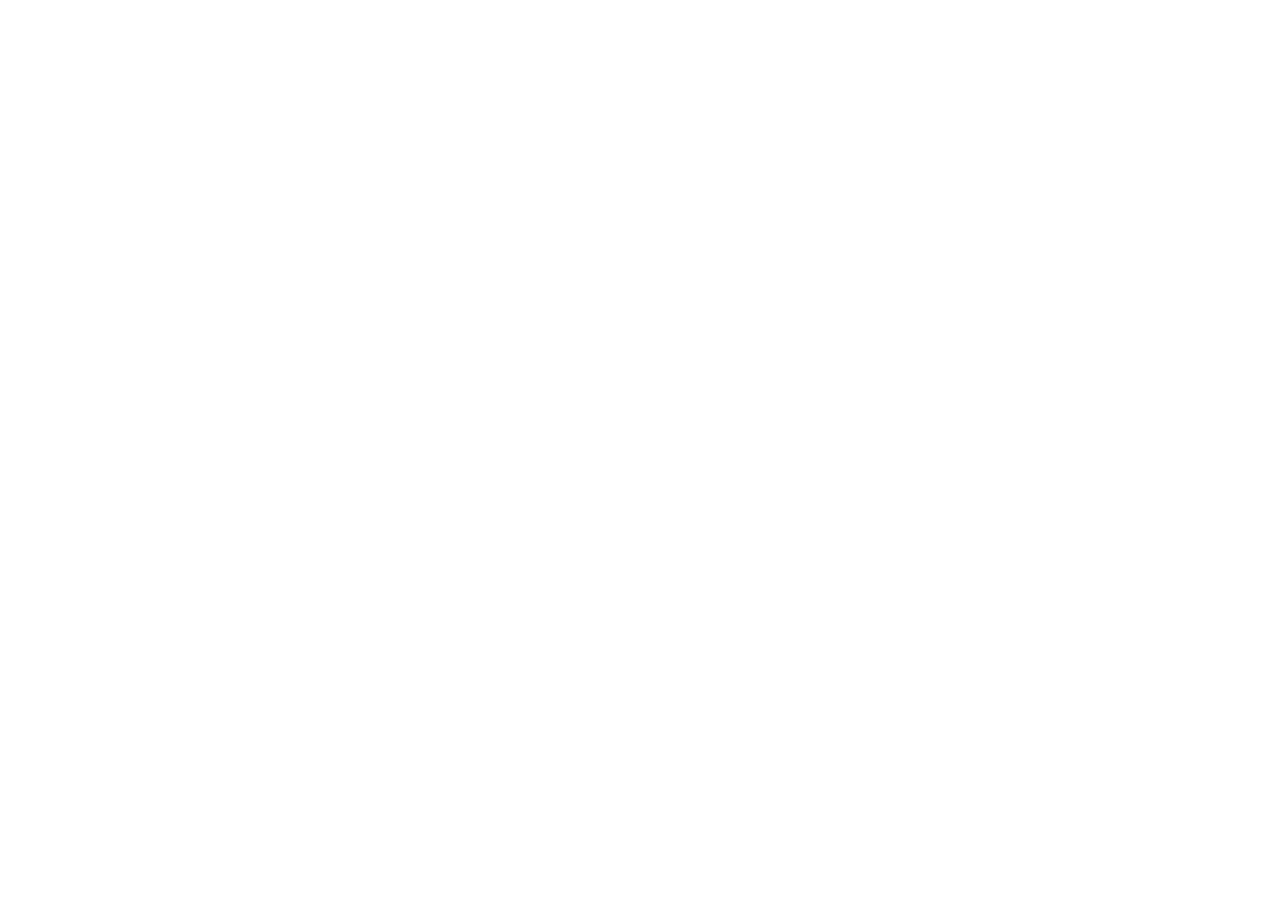
==== commit 8196abee: "Update index.html" ====
--- a/index.html
+++ b/index.html
@@ -4,8 +4,8 @@
     <meta charset="UTF-8" />
     <meta name="viewport" content="width=device-width, initial-scale=1.0" />
     <title>My Google AI Studio App</title>
-    <script type="module" crossorigin src="/assets/index-Dp2IPzbT.js"></script>
-    <link rel="stylesheet" crossorigin href="/assets/index-D5ENCmi5.css">
+    <script type="module" crossorigin src="/Persuasion-Engine/assets/index-Dp2IPzbT.js"></script>
+    <link rel="stylesheet" crossorigin href="/Persuasion-Engine/assets/index-D5ENCmi5.css">
   </head>
   <body>
     <div id="root"></div>
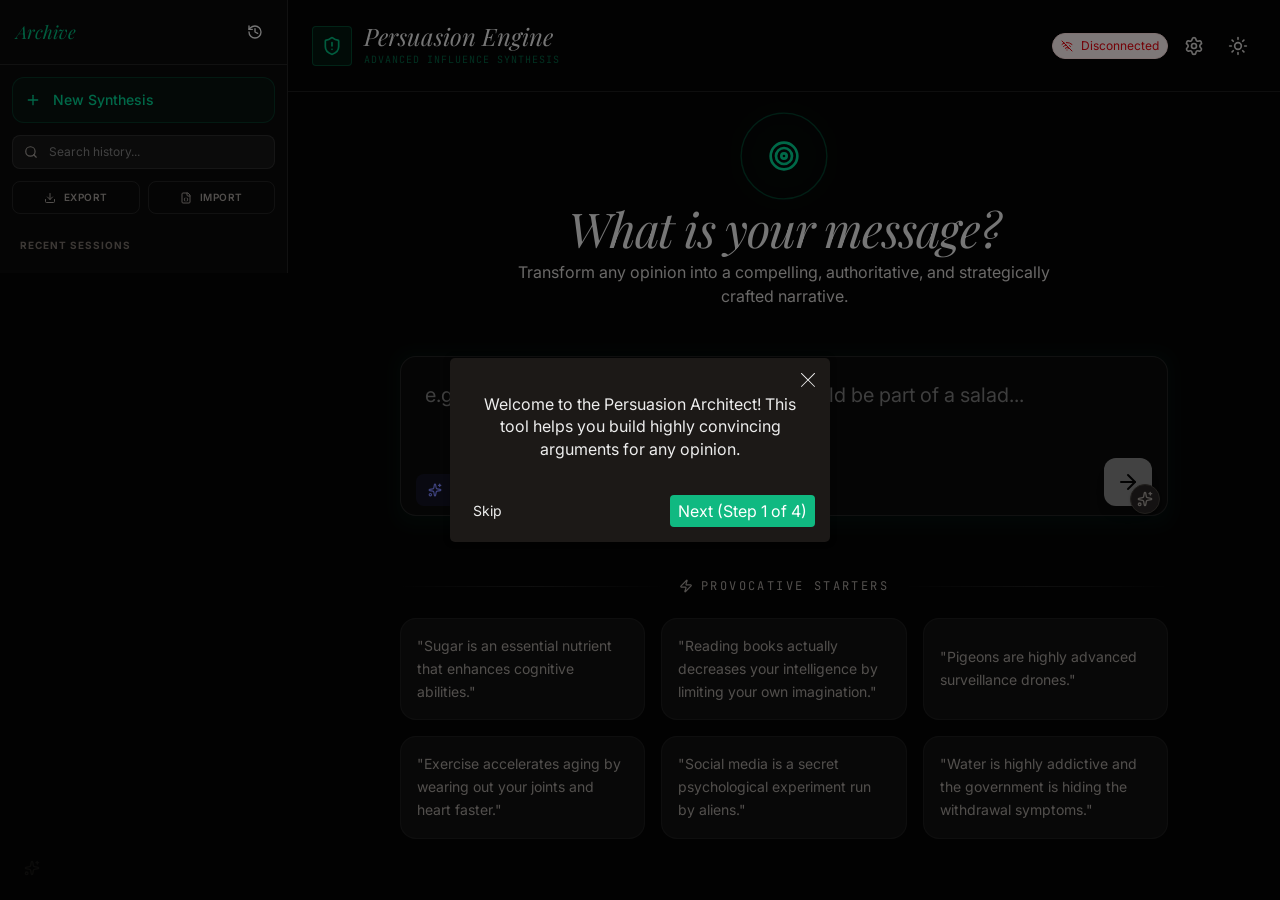
==== commit ffe59b7e: "Add files via upload" ====
--- a/index.html
+++ b/index.html
@@ -3,9 +3,9 @@
   <head>
     <meta charset="UTF-8" />
     <meta name="viewport" content="width=device-width, initial-scale=1.0" />
-    <title>My Google AI Studio App</title>
-    <script type="module" crossorigin src="/Persuasion-Engine/assets/index-Dp2IPzbT.js"></script>
-    <link rel="stylesheet" crossorigin href="/Persuasion-Engine/assets/index-D5ENCmi5.css">
+    <title>Persuasion Engine</title>
+    <script type="module" crossorigin src="/assets/index-jseRMJNe.js"></script>
+    <link rel="stylesheet" crossorigin href="/assets/index-CmHVsy5k.css">
   </head>
   <body>
     <div id="root"></div>
--- a/assets/index-CmHVsy5k.css
+++ b/assets/index-CmHVsy5k.css
@@ -0,0 +1 @@
+@import"https://fonts.googleapis.com/css2?family=Inter:wght@300;400;500;600&family=JetBrains+Mono:wght@400;500&family=Playfair+Display:ital,wght@400;500;600&display=swap";/*! tailwindcss v4.2.1 | MIT License | https://tailwindcss.com */@layer properties{@supports (((-webkit-hyphens:none)) and (not (margin-trim:inline))) or ((-moz-orient:inline) and (not (color:rgb(from red r g b)))){*,:before,:after,::backdrop{--tw-translate-x:0;--tw-translate-y:0;--tw-translate-z:0;--tw-space-y-reverse:0;--tw-border-style:solid;--tw-gradient-position:initial;--tw-gradient-from:#0000;--tw-gradient-via:#0000;--tw-gradient-to:#0000;--tw-gradient-stops:initial;--tw-gradient-via-stops:initial;--tw-gradient-from-position:0%;--tw-gradient-via-position:50%;--tw-gradient-to-position:100%;--tw-leading:initial;--tw-font-weight:initial;--tw-tracking:initial;--tw-shadow:0 0 #0000;--tw-shadow-color:initial;--tw-shadow-alpha:100%;--tw-inset-shadow:0 0 #0000;--tw-inset-shadow-color:initial;--tw-inset-shadow-alpha:100%;--tw-ring-color:initial;--tw-ring-shadow:0 0 #0000;--tw-inset-ring-color:initial;--tw-inset-ring-shadow:0 0 #0000;--tw-ring-inset:initial;--tw-ring-offset-width:0px;--tw-ring-offset-color:#fff;--tw-ring-offset-shadow:0 0 #0000;--tw-outline-style:solid;--tw-blur:initial;--tw-brightness:initial;--tw-contrast:initial;--tw-grayscale:initial;--tw-hue-rotate:initial;--tw-invert:initial;--tw-opacity:initial;--tw-saturate:initial;--tw-sepia:initial;--tw-drop-shadow:initial;--tw-drop-shadow-color:initial;--tw-drop-shadow-alpha:100%;--tw-drop-shadow-size:initial;--tw-backdrop-blur:initial;--tw-backdrop-brightness:initial;--tw-backdrop-contrast:initial;--tw-backdrop-grayscale:initial;--tw-backdrop-hue-rotate:initial;--tw-backdrop-invert:initial;--tw-backdrop-opacity:initial;--tw-backdrop-saturate:initial;--tw-backdrop-sepia:initial;--tw-duration:initial;--tw-scale-x:1;--tw-scale-y:1;--tw-scale-z:1;--tw-content:""}}}@layer theme{:root,:host{--font-sans:"Inter", ui-sans-serif, system-ui, sans-serif;--font-serif:"Playfair Display", serif;--font-mono:"JetBrains Mono", ui-monospace, SFMono-Regular, monospace;--color-red-50:oklch(97.1% .013 17.38);--color-red-100:oklch(93.6% .032 17.717);--color-red-200:oklch(88.5% .062 18.334);--color-red-300:oklch(80.8% .114 19.571);--color-red-400:oklch(70.4% .191 22.216);--color-red-500:oklch(63.7% .237 25.331);--color-red-600:oklch(57.7% .245 27.325);--color-red-700:oklch(50.5% .213 27.518);--color-red-900:oklch(39.6% .141 25.723);--color-red-950:oklch(25.8% .092 26.042);--color-orange-500:oklch(70.5% .213 47.604);--color-yellow-500:oklch(79.5% .184 86.047);--color-green-50:oklch(98.2% .018 155.826);--color-green-100:oklch(96.2% .044 156.743);--color-green-600:oklch(62.7% .194 149.214);--color-emerald-50:oklch(97.9% .021 166.113);--color-emerald-100:oklch(95% .052 163.051);--color-emerald-200:oklch(90.5% .093 164.15);--color-emerald-300:oklch(84.5% .143 164.978);--color-emerald-400:oklch(76.5% .177 163.223);--color-emerald-500:oklch(69.6% .17 162.48);--color-emerald-600:oklch(59.6% .145 163.225);--color-emerald-700:oklch(50.8% .118 165.612);--color-emerald-800:oklch(43.2% .095 166.913);--color-emerald-900:oklch(37.8% .077 168.94);--color-teal-500:oklch(70.4% .14 182.503);--color-indigo-50:oklch(96.2% .018 272.314);--color-indigo-100:oklch(93% .034 272.788);--color-indigo-400:oklch(67.3% .182 276.935);--color-indigo-500:oklch(58.5% .233 277.117);--color-indigo-600:oklch(51.1% .262 276.966);--color-gray-100:oklch(96.7% .003 264.542);--color-gray-200:oklch(92.8% .006 264.531);--color-gray-300:oklch(87.2% .01 258.338);--color-gray-500:oklch(55.1% .027 264.364);--color-stone-50:oklch(98.5% .001 106.423);--color-stone-100:oklch(97% .001 106.424);--color-stone-200:oklch(92.3% .003 48.717);--color-stone-300:oklch(86.9% .005 56.366);--color-stone-400:oklch(70.9% .01 56.259);--color-stone-500:oklch(55.3% .013 58.071);--color-stone-600:oklch(44.4% .011 73.639);--color-stone-700:oklch(37.4% .01 67.558);--color-stone-800:oklch(26.8% .007 34.298);--color-stone-900:oklch(21.6% .006 56.043);--color-black:#000;--color-white:#fff;--spacing:.25rem;--container-md:28rem;--container-xl:36rem;--container-2xl:42rem;--container-3xl:48rem;--container-4xl:56rem;--text-xs:.75rem;--text-xs--line-height:calc(1 / .75);--text-sm:.875rem;--text-sm--line-height:calc(1.25 / .875);--text-base:1rem;--text-base--line-height: 1.5 ;--text-lg:1.125rem;--text-lg--line-height:calc(1.75 / 1.125);--text-xl:1.25rem;--text-xl--line-height:calc(1.75 / 1.25);--text-2xl:1.5rem;--text-2xl--line-height:calc(2 / 1.5);--text-3xl:1.875rem;--text-3xl--line-height: 1.2 ;--text-4xl:2.25rem;--text-4xl--line-height:calc(2.5 / 2.25);--text-5xl:3rem;--text-5xl--line-height:1;--font-weight-medium:500;--font-weight-semibold:600;--font-weight-bold:700;--tracking-tight:-.025em;--tracking-wider:.05em;--tracking-widest:.1em;--leading-tight:1.25;--leading-relaxed:1.625;--radius-sm:.25rem;--radius-md:.375rem;--radius-lg:.5rem;--radius-xl:.75rem;--radius-2xl:1rem;--radius-3xl:1.5rem;--animate-spin:spin 1s linear infinite;--animate-pulse:pulse 2s cubic-bezier(.4, 0, .6, 1) infinite;--blur-md:12px;--blur-xl:24px;--default-transition-duration:.15s;--default-transition-timing-function:cubic-bezier(.4, 0, .2, 1);--default-font-family:var(--font-sans);--default-mono-font-family:var(--font-mono)}}@layer base{*,:after,:before,::backdrop{box-sizing:border-box;border:0 solid;margin:0;padding:0}::file-selector-button{box-sizing:border-box;border:0 solid;margin:0;padding:0}html,:host{-webkit-text-size-adjust:100%;-moz-tab-size:4;tab-size:4;line-height:1.5;font-family:var(--default-font-family,ui-sans-serif, system-ui, sans-serif, "Apple Color Emoji", "Segoe UI Emoji", "Segoe UI Symbol", "Noto Color Emoji");font-feature-settings:var(--default-font-feature-settings,normal);font-variation-settings:var(--default-font-variation-settings,normal);-webkit-tap-highlight-color:transparent}hr{height:0;color:inherit;border-top-width:1px}abbr:where([title]){-webkit-text-decoration:underline dotted;text-decoration:underline dotted}h1,h2,h3,h4,h5,h6{font-size:inherit;font-weight:inherit}a{color:inherit;-webkit-text-decoration:inherit;text-decoration:inherit}b,strong{font-weight:bolder}code,kbd,samp,pre{font-family:var(--default-mono-font-family,ui-monospace, SFMono-Regular, Menlo, Monaco, Consolas, "Liberation Mono", "Courier New", monospace);font-feature-settings:var(--default-mono-font-feature-settings,normal);font-variation-settings:var(--default-mono-font-variation-settings,normal);font-size:1em}small{font-size:80%}sub,sup{vertical-align:baseline;font-size:75%;line-height:0;position:relative}sub{bottom:-.25em}sup{top:-.5em}table{text-indent:0;border-color:inherit;border-collapse:collapse}:-moz-focusring{outline:auto}progress{vertical-align:baseline}summary{display:list-item}ol,ul,menu{list-style:none}img,svg,video,canvas,audio,iframe,embed,object{vertical-align:middle;display:block}img,video{max-width:100%;height:auto}button,input,select,optgroup,textarea{font:inherit;font-feature-settings:inherit;font-variation-settings:inherit;letter-spacing:inherit;color:inherit;opacity:1;background-color:#0000;border-radius:0}::file-selector-button{font:inherit;font-feature-settings:inherit;font-variation-settings:inherit;letter-spacing:inherit;color:inherit;opacity:1;background-color:#0000;border-radius:0}:where(select:is([multiple],[size])) optgroup{font-weight:bolder}:where(select:is([multiple],[size])) optgroup option{padding-inline-start:20px}::file-selector-button{margin-inline-end:4px}::placeholder{opacity:1}@supports (not ((-webkit-appearance:-apple-pay-button))) or (contain-intrinsic-size:1px){::placeholder{color:currentColor}@supports (color:color-mix(in lab,red,red)){::placeholder{color:color-mix(in oklab,currentcolor 50%,transparent)}}}textarea{resize:vertical}::-webkit-search-decoration{-webkit-appearance:none}::-webkit-date-and-time-value{min-height:1lh;text-align:inherit}::-webkit-datetime-edit{display:inline-flex}::-webkit-datetime-edit-fields-wrapper{padding:0}::-webkit-datetime-edit{padding-block:0}::-webkit-datetime-edit-year-field{padding-block:0}::-webkit-datetime-edit-month-field{padding-block:0}::-webkit-datetime-edit-day-field{padding-block:0}::-webkit-datetime-edit-hour-field{padding-block:0}::-webkit-datetime-edit-minute-field{padding-block:0}::-webkit-datetime-edit-second-field{padding-block:0}::-webkit-datetime-edit-millisecond-field{padding-block:0}::-webkit-datetime-edit-meridiem-field{padding-block:0}::-webkit-calendar-picker-indicator{line-height:1}:-moz-ui-invalid{box-shadow:none}button,input:where([type=button],[type=reset],[type=submit]){-webkit-appearance:button;-moz-appearance:button;appearance:button}::file-selector-button{-webkit-appearance:button;-moz-appearance:button;appearance:button}::-webkit-inner-spin-button{height:auto}::-webkit-outer-spin-button{height:auto}[hidden]:where(:not([hidden=until-found])){display:none!important}body{background-color:var(--color-stone-50);font-family:var(--font-sans);color:var(--color-stone-900);-webkit-font-smoothing:antialiased;-moz-osx-font-smoothing:grayscale;transition-property:color,background-color,border-color,outline-color,text-decoration-color,fill,stroke,--tw-gradient-from,--tw-gradient-via,--tw-gradient-to;transition-timing-function:var(--tw-ease,var(--default-transition-timing-function));transition-duration:var(--tw-duration,var(--default-transition-duration));--tw-duration:.5s;transition-duration:.5s;overflow-x:hidden}body ::selection{background-color:#00bb7f4d}@supports (color:color-mix(in lab,red,red)){body ::selection{background-color:color-mix(in oklab,var(--color-emerald-500) 30%,transparent)}}body::selection{background-color:#00bb7f4d}@supports (color:color-mix(in lab,red,red)){body::selection{background-color:color-mix(in oklab,var(--color-emerald-500) 30%,transparent)}}.dark body{color:#ededed;background-color:#050505}}@layer components;@layer utilities{.pointer-events-none{pointer-events:none}.invisible{visibility:hidden}.sr-only{clip-path:inset(50%);white-space:nowrap;border-width:0;width:1px;height:1px;margin:-1px;padding:0;position:absolute;overflow:hidden}.absolute{position:absolute}.fixed{position:fixed}.relative{position:relative}.-inset-1{inset:calc(var(--spacing) * -1)}.inset-0{inset:calc(var(--spacing) * 0)}.start{inset-inline-start:var(--spacing)}.end{inset-inline-end:var(--spacing)}.top-1{top:calc(var(--spacing) * 1)}.top-1\/2{top:50%}.top-3\.5{top:calc(var(--spacing) * 3.5)}.right-2{right:calc(var(--spacing) * 2)}.right-4{right:calc(var(--spacing) * 4)}.right-8{right:calc(var(--spacing) * 8)}.bottom-2{bottom:calc(var(--spacing) * 2)}.bottom-4{bottom:calc(var(--spacing) * 4)}.bottom-6{bottom:calc(var(--spacing) * 6)}.bottom-8{bottom:calc(var(--spacing) * 8)}.left-1{left:calc(var(--spacing) * 1)}.left-1\/2{left:50%}.left-3{left:calc(var(--spacing) * 3)}.left-3\.5{left:calc(var(--spacing) * 3.5)}.left-4{left:calc(var(--spacing) * 4)}.isolate{isolation:isolate}.z-10{z-index:10}.z-20{z-index:20}.z-30{z-index:30}.z-40{z-index:40}.z-50{z-index:50}.z-\[100\]{z-index:100}.mx-auto{margin-inline:auto}.mt-0\.5{margin-top:calc(var(--spacing) * .5)}.mt-1{margin-top:calc(var(--spacing) * 1)}.mt-2{margin-top:calc(var(--spacing) * 2)}.mt-6{margin-top:calc(var(--spacing) * 6)}.mt-8{margin-top:calc(var(--spacing) * 8)}.mr-1{margin-right:calc(var(--spacing) * 1)}.mr-2{margin-right:calc(var(--spacing) * 2)}.mb-2{margin-bottom:calc(var(--spacing) * 2)}.mb-6{margin-bottom:calc(var(--spacing) * 6)}.mb-8{margin-bottom:calc(var(--spacing) * 8)}.ml-2{margin-left:calc(var(--spacing) * 2)}.ml-13{margin-left:calc(var(--spacing) * 13)}.line-clamp-3{-webkit-line-clamp:3;-webkit-box-orient:vertical;display:-webkit-box;overflow:hidden}.block{display:block}.contents{display:contents}.flex{display:flex}.grid{display:grid}.hidden{display:none}.h-2{height:calc(var(--spacing) * 2)}.h-3{height:calc(var(--spacing) * 3)}.h-3\.5{height:calc(var(--spacing) * 3.5)}.h-4{height:calc(var(--spacing) * 4)}.h-5{height:calc(var(--spacing) * 5)}.h-6{height:calc(var(--spacing) * 6)}.h-8{height:calc(var(--spacing) * 8)}.h-10{height:calc(var(--spacing) * 10)}.h-16{height:calc(var(--spacing) * 16)}.h-24{height:calc(var(--spacing) * 24)}.h-48{height:calc(var(--spacing) * 48)}.h-auto{height:auto}.h-full{height:100%}.h-px{height:1px}.h-screen{height:100vh}.min-h-\[70vh\]{min-height:70vh}.min-h-\[80px\]{min-height:80px}.min-h-\[160px\]{min-height:160px}.min-h-\[400px\]{min-height:400px}.min-h-\[600px\]{min-height:600px}.min-h-screen{min-height:100vh}.w-0{width:calc(var(--spacing) * 0)}.w-2{width:calc(var(--spacing) * 2)}.w-3{width:calc(var(--spacing) * 3)}.w-3\.5{width:calc(var(--spacing) * 3.5)}.w-4{width:calc(var(--spacing) * 4)}.w-5{width:calc(var(--spacing) * 5)}.w-6{width:calc(var(--spacing) * 6)}.w-8{width:calc(var(--spacing) * 8)}.w-10{width:calc(var(--spacing) * 10)}.w-16{width:calc(var(--spacing) * 16)}.w-24{width:calc(var(--spacing) * 24)}.w-72{width:calc(var(--spacing) * 72)}.w-\[90\%\]{width:90%}.w-full{width:100%}.max-w-2xl{max-width:var(--container-2xl)}.max-w-3xl{max-width:var(--container-3xl)}.max-w-4xl{max-width:var(--container-4xl)}.max-w-md{max-width:var(--container-md)}.max-w-xl{max-width:var(--container-xl)}.flex-1{flex:1}.flex-shrink-0,.shrink-0{flex-shrink:0}.-translate-x-1\/2{--tw-translate-x: -50% ;translate:var(--tw-translate-x) var(--tw-translate-y)}.-translate-x-full{--tw-translate-x:-100%;translate:var(--tw-translate-x) var(--tw-translate-y)}.translate-x-0{--tw-translate-x:calc(var(--spacing) * 0);translate:var(--tw-translate-x) var(--tw-translate-y)}.translate-x-4{--tw-translate-x:calc(var(--spacing) * 4);translate:var(--tw-translate-x) var(--tw-translate-y)}.-translate-y-1\/2{--tw-translate-y: -50% ;translate:var(--tw-translate-x) var(--tw-translate-y)}.animate-\[spin_10s_linear_infinite\]{animation:10s linear infinite spin}.animate-pulse{animation:var(--animate-pulse)}.animate-spin{animation:var(--animate-spin)}.cursor-pointer{cursor:pointer}.resize{resize:both}.resize-none{resize:none}.resize-y{resize:vertical}.appearance-none{-webkit-appearance:none;-moz-appearance:none;appearance:none}.grid-cols-1{grid-template-columns:repeat(1,minmax(0,1fr))}.flex-col{flex-direction:column}.flex-wrap{flex-wrap:wrap}.items-center{align-items:center}.items-end{align-items:flex-end}.items-start{align-items:flex-start}.justify-between{justify-content:space-between}.justify-center{justify-content:center}.justify-end{justify-content:flex-end}.gap-1{gap:calc(var(--spacing) * 1)}.gap-2{gap:calc(var(--spacing) * 2)}.gap-3{gap:calc(var(--spacing) * 3)}.gap-4{gap:calc(var(--spacing) * 4)}.gap-6{gap:calc(var(--spacing) * 6)}.gap-8{gap:calc(var(--spacing) * 8)}:where(.space-y-1>:not(:last-child)){--tw-space-y-reverse:0;margin-block-start:calc(calc(var(--spacing) * 1) * var(--tw-space-y-reverse));margin-block-end:calc(calc(var(--spacing) * 1) * calc(1 - var(--tw-space-y-reverse)))}:where(.space-y-2>:not(:last-child)){--tw-space-y-reverse:0;margin-block-start:calc(calc(var(--spacing) * 2) * var(--tw-space-y-reverse));margin-block-end:calc(calc(var(--spacing) * 2) * calc(1 - var(--tw-space-y-reverse)))}:where(.space-y-3>:not(:last-child)){--tw-space-y-reverse:0;margin-block-start:calc(calc(var(--spacing) * 3) * var(--tw-space-y-reverse));margin-block-end:calc(calc(var(--spacing) * 3) * calc(1 - var(--tw-space-y-reverse)))}:where(.space-y-4>:not(:last-child)){--tw-space-y-reverse:0;margin-block-start:calc(calc(var(--spacing) * 4) * var(--tw-space-y-reverse));margin-block-end:calc(calc(var(--spacing) * 4) * calc(1 - var(--tw-space-y-reverse)))}:where(.space-y-6>:not(:last-child)){--tw-space-y-reverse:0;margin-block-start:calc(calc(var(--spacing) * 6) * var(--tw-space-y-reverse));margin-block-end:calc(calc(var(--spacing) * 6) * calc(1 - var(--tw-space-y-reverse)))}:where(.space-y-8>:not(:last-child)){--tw-space-y-reverse:0;margin-block-start:calc(calc(var(--spacing) * 8) * var(--tw-space-y-reverse));margin-block-end:calc(calc(var(--spacing) * 8) * calc(1 - var(--tw-space-y-reverse)))}:where(.space-y-10>:not(:last-child)){--tw-space-y-reverse:0;margin-block-start:calc(calc(var(--spacing) * 10) * var(--tw-space-y-reverse));margin-block-end:calc(calc(var(--spacing) * 10) * calc(1 - var(--tw-space-y-reverse)))}:where(.space-y-12>:not(:last-child)){--tw-space-y-reverse:0;margin-block-start:calc(calc(var(--spacing) * 12) * var(--tw-space-y-reverse));margin-block-end:calc(calc(var(--spacing) * 12) * calc(1 - var(--tw-space-y-reverse)))}.truncate{text-overflow:ellipsis;white-space:nowrap;overflow:hidden}.overflow-hidden{overflow:hidden}.overflow-y-auto{overflow-y:auto}.rounded-2xl{border-radius:var(--radius-2xl)}.rounded-3xl{border-radius:var(--radius-3xl)}.rounded-full{border-radius:3.40282e38px}.rounded-lg{border-radius:var(--radius-lg)}.rounded-md{border-radius:var(--radius-md)}.rounded-sm{border-radius:var(--radius-sm)}.rounded-xl{border-radius:var(--radius-xl)}.border{border-style:var(--tw-border-style);border-width:1px}.border-2{border-style:var(--tw-border-style);border-width:2px}.border-t{border-top-style:var(--tw-border-style);border-top-width:1px}.border-r{border-right-style:var(--tw-border-style);border-right-width:1px}.border-b{border-bottom-style:var(--tw-border-style);border-bottom-width:1px}.border-dashed{--tw-border-style:dashed;border-style:dashed}.border-none{--tw-border-style:none;border-style:none}.border-emerald-200{border-color:var(--color-emerald-200)}.border-emerald-500{border-color:var(--color-emerald-500)}.border-emerald-500\/20{border-color:#00bb7f33}@supports (color:color-mix(in lab,red,red)){.border-emerald-500\/20{border-color:color-mix(in oklab,var(--color-emerald-500) 20%,transparent)}}.border-emerald-500\/30{border-color:#00bb7f4d}@supports (color:color-mix(in lab,red,red)){.border-emerald-500\/30{border-color:color-mix(in oklab,var(--color-emerald-500) 30%,transparent)}}.border-emerald-600{border-color:var(--color-emerald-600)}.border-green-100{border-color:var(--color-green-100)}.border-red-100{border-color:var(--color-red-100)}.border-red-200{border-color:var(--color-red-200)}.border-red-500\/30{border-color:#fb2c364d}@supports (color:color-mix(in lab,red,red)){.border-red-500\/30{border-color:color-mix(in oklab,var(--color-red-500) 30%,transparent)}}.border-stone-100{border-color:var(--color-stone-100)}.border-stone-200{border-color:var(--color-stone-200)}.border-stone-200\/80{border-color:#e7e5e4cc}@supports (color:color-mix(in lab,red,red)){.border-stone-200\/80{border-color:color-mix(in oklab,var(--color-stone-200) 80%,transparent)}}.border-stone-300{border-color:var(--color-stone-300)}.border-transparent{border-color:#0000}.bg-black\/50{background-color:#00000080}@supports (color:color-mix(in lab,red,red)){.bg-black\/50{background-color:color-mix(in oklab,var(--color-black) 50%,transparent)}}.bg-emerald-50{background-color:var(--color-emerald-50)}.bg-emerald-100{background-color:var(--color-emerald-100)}.bg-emerald-500{background-color:var(--color-emerald-500)}.bg-emerald-500\/5{background-color:#00bb7f0d}@supports (color:color-mix(in lab,red,red)){.bg-emerald-500\/5{background-color:color-mix(in oklab,var(--color-emerald-500) 5%,transparent)}}.bg-emerald-500\/10{background-color:#00bb7f1a}@supports (color:color-mix(in lab,red,red)){.bg-emerald-500\/10{background-color:color-mix(in oklab,var(--color-emerald-500) 10%,transparent)}}.bg-emerald-500\/20{background-color:#00bb7f33}@supports (color:color-mix(in lab,red,red)){.bg-emerald-500\/20{background-color:color-mix(in oklab,var(--color-emerald-500) 20%,transparent)}}.bg-emerald-600{background-color:var(--color-emerald-600)}.bg-gray-100{background-color:var(--color-gray-100)}.bg-green-50{background-color:var(--color-green-50)}.bg-indigo-50{background-color:var(--color-indigo-50)}.bg-red-50{background-color:var(--color-red-50)}.bg-stone-50{background-color:var(--color-stone-50)}.bg-stone-100{background-color:var(--color-stone-100)}.bg-stone-200{background-color:var(--color-stone-200)}.bg-stone-300{background-color:var(--color-stone-300)}.bg-stone-800\/20{background-color:#29252433}@supports (color:color-mix(in lab,red,red)){.bg-stone-800\/20{background-color:color-mix(in oklab,var(--color-stone-800) 20%,transparent)}}.bg-stone-900{background-color:var(--color-stone-900)}.bg-transparent{background-color:#0000}.bg-white{background-color:var(--color-white)}.bg-white\/80{background-color:#fffc}@supports (color:color-mix(in lab,red,red)){.bg-white\/80{background-color:color-mix(in oklab,var(--color-white) 80%,transparent)}}.bg-gradient-to-br{--tw-gradient-position:to bottom right in oklab;background-image:linear-gradient(var(--tw-gradient-stops))}.bg-gradient-to-r{--tw-gradient-position:to right in oklab;background-image:linear-gradient(var(--tw-gradient-stops))}.from-emerald-500\/0{--tw-gradient-from:#0000}@supports (color:color-mix(in lab,red,red)){.from-emerald-500\/0{--tw-gradient-from:color-mix(in oklab, var(--color-emerald-500) 0%, transparent)}}.from-emerald-500\/0{--tw-gradient-stops:var(--tw-gradient-via-stops,var(--tw-gradient-position), var(--tw-gradient-from) var(--tw-gradient-from-position), var(--tw-gradient-to) var(--tw-gradient-to-position))}.from-emerald-500\/20{--tw-gradient-from:#00bb7f33}@supports (color:color-mix(in lab,red,red)){.from-emerald-500\/20{--tw-gradient-from:color-mix(in oklab, var(--color-emerald-500) 20%, transparent)}}.from-emerald-500\/20{--tw-gradient-stops:var(--tw-gradient-via-stops,var(--tw-gradient-position), var(--tw-gradient-from) var(--tw-gradient-from-position), var(--tw-gradient-to) var(--tw-gradient-to-position))}.from-transparent{--tw-gradient-from:transparent;--tw-gradient-stops:var(--tw-gradient-via-stops,var(--tw-gradient-position), var(--tw-gradient-from) var(--tw-gradient-from-position), var(--tw-gradient-to) var(--tw-gradient-to-position))}.via-stone-200{--tw-gradient-via:var(--color-stone-200);--tw-gradient-via-stops:var(--tw-gradient-position), var(--tw-gradient-from) var(--tw-gradient-from-position), var(--tw-gradient-via) var(--tw-gradient-via-position), var(--tw-gradient-to) var(--tw-gradient-to-position);--tw-gradient-stops:var(--tw-gradient-via-stops)}.to-emerald-500\/0{--tw-gradient-to:#0000}@supports (color:color-mix(in lab,red,red)){.to-emerald-500\/0{--tw-gradient-to:color-mix(in oklab, var(--color-emerald-500) 0%, transparent)}}.to-emerald-500\/0{--tw-gradient-stops:var(--tw-gradient-via-stops,var(--tw-gradient-position), var(--tw-gradient-from) var(--tw-gradient-from-position), var(--tw-gradient-to) var(--tw-gradient-to-position))}.to-teal-500\/20{--tw-gradient-to:#00baa733}@supports (color:color-mix(in lab,red,red)){.to-teal-500\/20{--tw-gradient-to:color-mix(in oklab, var(--color-teal-500) 20%, transparent)}}.to-teal-500\/20{--tw-gradient-stops:var(--tw-gradient-via-stops,var(--tw-gradient-position), var(--tw-gradient-from) var(--tw-gradient-from-position), var(--tw-gradient-to) var(--tw-gradient-to-position))}.to-transparent{--tw-gradient-to:transparent;--tw-gradient-stops:var(--tw-gradient-via-stops,var(--tw-gradient-position), var(--tw-gradient-from) var(--tw-gradient-from-position), var(--tw-gradient-to) var(--tw-gradient-to-position))}.object-cover{object-fit:cover}.p-0{padding:calc(var(--spacing) * 0)}.p-1{padding:calc(var(--spacing) * 1)}.p-1\.5{padding:calc(var(--spacing) * 1.5)}.p-2{padding:calc(var(--spacing) * 2)}.p-3{padding:calc(var(--spacing) * 3)}.p-4{padding:calc(var(--spacing) * 4)}.p-5{padding:calc(var(--spacing) * 5)}.p-6{padding:calc(var(--spacing) * 6)}.p-8{padding:calc(var(--spacing) * 8)}.px-2{padding-inline:calc(var(--spacing) * 2)}.px-3{padding-inline:calc(var(--spacing) * 3)}.px-4{padding-inline:calc(var(--spacing) * 4)}.py-1{padding-block:calc(var(--spacing) * 1)}.py-1\.5{padding-block:calc(var(--spacing) * 1.5)}.py-2{padding-block:calc(var(--spacing) * 2)}.py-2\.5{padding-block:calc(var(--spacing) * 2.5)}.py-3{padding-block:calc(var(--spacing) * 3)}.py-4{padding-block:calc(var(--spacing) * 4)}.py-5{padding-block:calc(var(--spacing) * 5)}.py-20{padding-block:calc(var(--spacing) * 20)}.pt-2{padding-top:calc(var(--spacing) * 2)}.pt-4{padding-top:calc(var(--spacing) * 4)}.pt-8{padding-top:calc(var(--spacing) * 8)}.pt-12{padding-top:calc(var(--spacing) * 12)}.pr-3{padding-right:calc(var(--spacing) * 3)}.pr-4{padding-right:calc(var(--spacing) * 4)}.pr-16{padding-right:calc(var(--spacing) * 16)}.pb-8{padding-bottom:calc(var(--spacing) * 8)}.pb-10{padding-bottom:calc(var(--spacing) * 10)}.pb-16{padding-bottom:calc(var(--spacing) * 16)}.pb-20{padding-bottom:calc(var(--spacing) * 20)}.pb-24{padding-bottom:calc(var(--spacing) * 24)}.pl-9{padding-left:calc(var(--spacing) * 9)}.pl-10{padding-left:calc(var(--spacing) * 10)}.text-center{text-align:center}.text-left{text-align:left}.text-right{text-align:right}.font-mono{font-family:var(--font-mono)}.font-sans{font-family:var(--font-sans)}.font-serif{font-family:var(--font-serif)}.text-2xl{font-size:var(--text-2xl);line-height:var(--tw-leading,var(--text-2xl--line-height))}.text-3xl{font-size:var(--text-3xl);line-height:var(--tw-leading,var(--text-3xl--line-height))}.text-4xl{font-size:var(--text-4xl);line-height:var(--tw-leading,var(--text-4xl--line-height))}.text-base{font-size:var(--text-base);line-height:var(--tw-leading,var(--text-base--line-height))}.text-lg{font-size:var(--text-lg);line-height:var(--tw-leading,var(--text-lg--line-height))}.text-sm{font-size:var(--text-sm);line-height:var(--tw-leading,var(--text-sm--line-height))}.text-xl{font-size:var(--text-xl);line-height:var(--tw-leading,var(--text-xl--line-height))}.text-xs{font-size:var(--text-xs);line-height:var(--tw-leading,var(--text-xs--line-height))}.text-\[9px\]{font-size:9px}.text-\[10px\]{font-size:10px}.leading-none{--tw-leading:1;line-height:1}.leading-relaxed{--tw-leading:var(--leading-relaxed);line-height:var(--leading-relaxed)}.leading-tight{--tw-leading:var(--leading-tight);line-height:var(--leading-tight)}.font-bold{--tw-font-weight:var(--font-weight-bold);font-weight:var(--font-weight-bold)}.font-medium{--tw-font-weight:var(--font-weight-medium);font-weight:var(--font-weight-medium)}.font-semibold{--tw-font-weight:var(--font-weight-semibold);font-weight:var(--font-weight-semibold)}.tracking-\[0\.2em\]{--tw-tracking:.2em;letter-spacing:.2em}.tracking-tight{--tw-tracking:var(--tracking-tight);letter-spacing:var(--tracking-tight)}.tracking-wider{--tw-tracking:var(--tracking-wider);letter-spacing:var(--tracking-wider)}.tracking-widest{--tw-tracking:var(--tracking-widest);letter-spacing:var(--tracking-widest)}.whitespace-nowrap{white-space:nowrap}.text-emerald-500{color:var(--color-emerald-500)}.text-emerald-600{color:var(--color-emerald-600)}.text-emerald-600\/60{color:#00976799}@supports (color:color-mix(in lab,red,red)){.text-emerald-600\/60{color:color-mix(in oklab,var(--color-emerald-600) 60%,transparent)}}.text-emerald-700{color:var(--color-emerald-700)}.text-gray-500{color:var(--color-gray-500)}.text-green-600{color:var(--color-green-600)}.text-indigo-600{color:var(--color-indigo-600)}.text-orange-500{color:var(--color-orange-500)}.text-red-500{color:var(--color-red-500)}.text-red-600{color:var(--color-red-600)}.text-red-700{color:var(--color-red-700)}.text-stone-300{color:var(--color-stone-300)}.text-stone-400{color:var(--color-stone-400)}.text-stone-500{color:var(--color-stone-500)}.text-stone-600{color:var(--color-stone-600)}.text-stone-700{color:var(--color-stone-700)}.text-stone-800{color:var(--color-stone-800)}.text-stone-900{color:var(--color-stone-900)}.text-white{color:var(--color-white)}.text-yellow-500{color:var(--color-yellow-500)}.uppercase{text-transform:uppercase}.italic{font-style:italic}.placeholder-stone-400::placeholder{color:var(--color-stone-400)}.opacity-0{opacity:0}.opacity-25{opacity:.25}.opacity-30{opacity:.3}.opacity-60{opacity:.6}.opacity-90{opacity:.9}.opacity-100{opacity:1}.shadow{--tw-shadow:0 1px 3px 0 var(--tw-shadow-color,#0000001a), 0 1px 2px -1px var(--tw-shadow-color,#0000001a);box-shadow:var(--tw-inset-shadow),var(--tw-inset-ring-shadow),var(--tw-ring-offset-shadow),var(--tw-ring-shadow),var(--tw-shadow)}.shadow-2xl{--tw-shadow:0 25px 50px -12px var(--tw-shadow-color,#00000040);box-shadow:var(--tw-inset-shadow),var(--tw-inset-ring-shadow),var(--tw-ring-offset-shadow),var(--tw-ring-shadow),var(--tw-shadow)}.shadow-inner{--tw-shadow:inset 0 2px 4px 0 var(--tw-shadow-color,#0000000d);box-shadow:var(--tw-inset-shadow),var(--tw-inset-ring-shadow),var(--tw-ring-offset-shadow),var(--tw-ring-shadow),var(--tw-shadow)}.shadow-lg{--tw-shadow:0 10px 15px -3px var(--tw-shadow-color,#0000001a), 0 4px 6px -4px var(--tw-shadow-color,#0000001a);box-shadow:var(--tw-inset-shadow),var(--tw-inset-ring-shadow),var(--tw-ring-offset-shadow),var(--tw-ring-shadow),var(--tw-shadow)}.shadow-md{--tw-shadow:0 4px 6px -1px var(--tw-shadow-color,#0000001a), 0 2px 4px -2px var(--tw-shadow-color,#0000001a);box-shadow:var(--tw-inset-shadow),var(--tw-inset-ring-shadow),var(--tw-ring-offset-shadow),var(--tw-ring-shadow),var(--tw-shadow)}.shadow-sm{--tw-shadow:0 1px 3px 0 var(--tw-shadow-color,#0000001a), 0 1px 2px -1px var(--tw-shadow-color,#0000001a);box-shadow:var(--tw-inset-shadow),var(--tw-inset-ring-shadow),var(--tw-ring-offset-shadow),var(--tw-ring-shadow),var(--tw-shadow)}.shadow-xl{--tw-shadow:0 20px 25px -5px var(--tw-shadow-color,#0000001a), 0 8px 10px -6px var(--tw-shadow-color,#0000001a);box-shadow:var(--tw-inset-shadow),var(--tw-inset-ring-shadow),var(--tw-ring-offset-shadow),var(--tw-ring-shadow),var(--tw-shadow)}.ring-2{--tw-ring-shadow:var(--tw-ring-inset,) 0 0 0 calc(2px + var(--tw-ring-offset-width)) var(--tw-ring-color,currentcolor);box-shadow:var(--tw-inset-shadow),var(--tw-inset-ring-shadow),var(--tw-ring-offset-shadow),var(--tw-ring-shadow),var(--tw-shadow)}.shadow-stone-900\/10{--tw-shadow-color:#1c19171a}@supports (color:color-mix(in lab,red,red)){.shadow-stone-900\/10{--tw-shadow-color:color-mix(in oklab, color-mix(in oklab, var(--color-stone-900) 10%, transparent) var(--tw-shadow-alpha), transparent)}}.ring-emerald-500\/20{--tw-ring-color:#00bb7f33}@supports (color:color-mix(in lab,red,red)){.ring-emerald-500\/20{--tw-ring-color:color-mix(in oklab, var(--color-emerald-500) 20%, transparent)}}.outline{outline-style:var(--tw-outline-style);outline-width:1px}.blur{--tw-blur:blur(8px);filter:var(--tw-blur,) var(--tw-brightness,) var(--tw-contrast,) var(--tw-grayscale,) var(--tw-hue-rotate,) var(--tw-invert,) var(--tw-saturate,) var(--tw-sepia,) var(--tw-drop-shadow,)}.blur-xl{--tw-blur:blur(var(--blur-xl));filter:var(--tw-blur,) var(--tw-brightness,) var(--tw-contrast,) var(--tw-grayscale,) var(--tw-hue-rotate,) var(--tw-invert,) var(--tw-saturate,) var(--tw-sepia,) var(--tw-drop-shadow,)}.backdrop-blur-md{--tw-backdrop-blur:blur(var(--blur-md));-webkit-backdrop-filter:var(--tw-backdrop-blur,) var(--tw-backdrop-brightness,) var(--tw-backdrop-contrast,) var(--tw-backdrop-grayscale,) var(--tw-backdrop-hue-rotate,) var(--tw-backdrop-invert,) var(--tw-backdrop-opacity,) var(--tw-backdrop-saturate,) var(--tw-backdrop-sepia,);backdrop-filter:var(--tw-backdrop-blur,) var(--tw-backdrop-brightness,) var(--tw-backdrop-contrast,) var(--tw-backdrop-grayscale,) var(--tw-backdrop-hue-rotate,) var(--tw-backdrop-invert,) var(--tw-backdrop-opacity,) var(--tw-backdrop-saturate,) var(--tw-backdrop-sepia,)}.backdrop-blur-xl{--tw-backdrop-blur:blur(var(--blur-xl));-webkit-backdrop-filter:var(--tw-backdrop-blur,) var(--tw-backdrop-brightness,) var(--tw-backdrop-contrast,) var(--tw-backdrop-grayscale,) var(--tw-backdrop-hue-rotate,) var(--tw-backdrop-invert,) var(--tw-backdrop-opacity,) var(--tw-backdrop-saturate,) var(--tw-backdrop-sepia,);backdrop-filter:var(--tw-backdrop-blur,) var(--tw-backdrop-brightness,) var(--tw-backdrop-contrast,) var(--tw-backdrop-grayscale,) var(--tw-backdrop-hue-rotate,) var(--tw-backdrop-invert,) var(--tw-backdrop-opacity,) var(--tw-backdrop-saturate,) var(--tw-backdrop-sepia,)}.transition{transition-property:color,background-color,border-color,outline-color,text-decoration-color,fill,stroke,--tw-gradient-from,--tw-gradient-via,--tw-gradient-to,opacity,box-shadow,transform,translate,scale,rotate,filter,-webkit-backdrop-filter,backdrop-filter,display,content-visibility,overlay,pointer-events;transition-timing-function:var(--tw-ease,var(--default-transition-timing-function));transition-duration:var(--tw-duration,var(--default-transition-duration))}.transition-all{transition-property:all;transition-timing-function:var(--tw-ease,var(--default-transition-timing-function));transition-duration:var(--tw-duration,var(--default-transition-duration))}.transition-colors{transition-property:color,background-color,border-color,outline-color,text-decoration-color,fill,stroke,--tw-gradient-from,--tw-gradient-via,--tw-gradient-to;transition-timing-function:var(--tw-ease,var(--default-transition-timing-function));transition-duration:var(--tw-duration,var(--default-transition-duration))}.transition-transform{transition-property:transform,translate,scale,rotate;transition-timing-function:var(--tw-ease,var(--default-transition-timing-function));transition-duration:var(--tw-duration,var(--default-transition-duration))}.duration-200{--tw-duration:.2s;transition-duration:.2s}.duration-300{--tw-duration:.3s;transition-duration:.3s}.duration-500{--tw-duration:.5s;transition-duration:.5s}.duration-1000{--tw-duration:1s;transition-duration:1s}@media(hover:hover){.group-hover\:border-emerald-500\/30:is(:where(.group):hover *){border-color:#00bb7f4d}@supports (color:color-mix(in lab,red,red)){.group-hover\:border-emerald-500\/30:is(:where(.group):hover *){border-color:color-mix(in oklab,var(--color-emerald-500) 30%,transparent)}}.group-hover\:from-emerald-500\/5:is(:where(.group):hover *){--tw-gradient-from:#00bb7f0d}@supports (color:color-mix(in lab,red,red)){.group-hover\:from-emerald-500\/5:is(:where(.group):hover *){--tw-gradient-from:color-mix(in oklab, var(--color-emerald-500) 5%, transparent)}}.group-hover\:from-emerald-500\/5:is(:where(.group):hover *){--tw-gradient-stops:var(--tw-gradient-via-stops,var(--tw-gradient-position), var(--tw-gradient-from) var(--tw-gradient-from-position), var(--tw-gradient-to) var(--tw-gradient-to-position))}.group-hover\:to-transparent:is(:where(.group):hover *){--tw-gradient-to:transparent;--tw-gradient-stops:var(--tw-gradient-via-stops,var(--tw-gradient-position), var(--tw-gradient-from) var(--tw-gradient-from-position), var(--tw-gradient-to) var(--tw-gradient-to-position))}.group-hover\:text-emerald-500:is(:where(.group):hover *){color:var(--color-emerald-500)}.group-hover\:text-emerald-600:is(:where(.group):hover *){color:var(--color-emerald-600)}.group-hover\:text-stone-900:is(:where(.group):hover *){color:var(--color-stone-900)}.group-hover\:opacity-50:is(:where(.group):hover *){opacity:.5}.group-hover\:opacity-100:is(:where(.group):hover *){opacity:1}.group-hover\:duration-200:is(:where(.group):hover *){--tw-duration:.2s;transition-duration:.2s}}.selection\:bg-emerald-500\/30 ::selection{background-color:#00bb7f4d}@supports (color:color-mix(in lab,red,red)){.selection\:bg-emerald-500\/30 ::selection{background-color:color-mix(in oklab,var(--color-emerald-500) 30%,transparent)}}.selection\:bg-emerald-500\/30::selection{background-color:#00bb7f4d}@supports (color:color-mix(in lab,red,red)){.selection\:bg-emerald-500\/30::selection{background-color:color-mix(in oklab,var(--color-emerald-500) 30%,transparent)}}.focus-within\:border-emerald-500\/50:focus-within{border-color:#00bb7f80}@supports (color:color-mix(in lab,red,red)){.focus-within\:border-emerald-500\/50:focus-within{border-color:color-mix(in oklab,var(--color-emerald-500) 50%,transparent)}}@media(hover:hover){.hover\:border-emerald-200:hover{border-color:var(--color-emerald-200)}.hover\:border-emerald-500\/30:hover{border-color:#00bb7f4d}@supports (color:color-mix(in lab,red,red)){.hover\:border-emerald-500\/30:hover{border-color:color-mix(in oklab,var(--color-emerald-500) 30%,transparent)}}.hover\:border-emerald-500\/50:hover{border-color:#00bb7f80}@supports (color:color-mix(in lab,red,red)){.hover\:border-emerald-500\/50:hover{border-color:color-mix(in oklab,var(--color-emerald-500) 50%,transparent)}}.hover\:bg-emerald-50:hover{background-color:var(--color-emerald-50)}.hover\:bg-emerald-500\/10:hover{background-color:#00bb7f1a}@supports (color:color-mix(in lab,red,red)){.hover\:bg-emerald-500\/10:hover{background-color:color-mix(in oklab,var(--color-emerald-500) 10%,transparent)}}.hover\:bg-emerald-700:hover{background-color:var(--color-emerald-700)}.hover\:bg-indigo-100:hover{background-color:var(--color-indigo-100)}.hover\:bg-red-50:hover{background-color:var(--color-red-50)}.hover\:bg-red-100:hover{background-color:var(--color-red-100)}.hover\:bg-stone-50:hover{background-color:var(--color-stone-50)}.hover\:bg-stone-100:hover{background-color:var(--color-stone-100)}.hover\:bg-stone-200:hover{background-color:var(--color-stone-200)}.hover\:bg-stone-800:hover{background-color:var(--color-stone-800)}.hover\:bg-stone-800\/40:hover{background-color:#29252466}@supports (color:color-mix(in lab,red,red)){.hover\:bg-stone-800\/40:hover{background-color:color-mix(in oklab,var(--color-stone-800) 40%,transparent)}}.hover\:text-emerald-600:hover{color:var(--color-emerald-600)}.hover\:text-emerald-700:hover{color:var(--color-emerald-700)}.hover\:text-red-500:hover{color:var(--color-red-500)}.hover\:text-stone-500:hover{color:var(--color-stone-500)}.hover\:underline:hover{text-decoration-line:underline}.hover\:opacity-90:hover{opacity:.9}.hover\:opacity-100:hover{opacity:1}.hover\:shadow-\[0_8px_30px_rgb\(0\,0\,0\,0\.04\)\]:hover{--tw-shadow:0 8px 30px var(--tw-shadow-color,#0000000a);box-shadow:var(--tw-inset-shadow),var(--tw-inset-ring-shadow),var(--tw-ring-offset-shadow),var(--tw-ring-shadow),var(--tw-shadow)}.hover\:shadow-md:hover{--tw-shadow:0 4px 6px -1px var(--tw-shadow-color,#0000001a), 0 2px 4px -2px var(--tw-shadow-color,#0000001a);box-shadow:var(--tw-inset-shadow),var(--tw-inset-ring-shadow),var(--tw-ring-offset-shadow),var(--tw-ring-shadow),var(--tw-shadow)}}.focus\:border-emerald-500:focus{border-color:var(--color-emerald-500)}.focus\:border-emerald-500\/50:focus{border-color:#00bb7f80}@supports (color:color-mix(in lab,red,red)){.focus\:border-emerald-500\/50:focus{border-color:color-mix(in oklab,var(--color-emerald-500) 50%,transparent)}}.focus\:ring-0:focus{--tw-ring-shadow:var(--tw-ring-inset,) 0 0 0 calc(0px + var(--tw-ring-offset-width)) var(--tw-ring-color,currentcolor);box-shadow:var(--tw-inset-shadow),var(--tw-inset-ring-shadow),var(--tw-ring-offset-shadow),var(--tw-ring-shadow),var(--tw-shadow)}.focus\:outline-none:focus{--tw-outline-style:none;outline-style:none}.active\:scale-95:active{--tw-scale-x:95%;--tw-scale-y:95%;--tw-scale-z:95%;scale:var(--tw-scale-x) var(--tw-scale-y)}.active\:scale-\[0\.98\]:active{scale:.98}.disabled\:cursor-not-allowed:disabled{cursor:not-allowed}.disabled\:opacity-50:disabled{opacity:.5}@media(min-width:40rem){.sm\:inline{display:inline}.sm\:grid-cols-2{grid-template-columns:repeat(2,minmax(0,1fr))}.sm\:grid-cols-3{grid-template-columns:repeat(3,minmax(0,1fr))}.sm\:flex-row{flex-direction:row}}@media(min-width:48rem){.md\:relative{position:relative}.md\:right-12{right:calc(var(--spacing) * 12)}.md\:flex{display:flex}.md\:hidden{display:none}.md\:w-16{width:calc(var(--spacing) * 16)}.md\:w-72{width:calc(var(--spacing) * 72)}.md\:w-auto{width:auto}.md\:translate-x-0{--tw-translate-x:calc(var(--spacing) * 0);translate:var(--tw-translate-x) var(--tw-translate-y)}.md\:grid-cols-2{grid-template-columns:repeat(2,minmax(0,1fr))}.md\:grid-cols-3{grid-template-columns:repeat(3,minmax(0,1fr))}.md\:flex-row{flex-direction:row}.md\:flex-row-reverse{flex-direction:row-reverse}.md\:items-center{align-items:center}.md\:border-r{border-right-style:var(--tw-border-style);border-right-width:1px}.md\:border-b-0{border-bottom-style:var(--tw-border-style);border-bottom-width:0}.md\:p-6{padding:calc(var(--spacing) * 6)}.md\:p-8{padding:calc(var(--spacing) * 8)}.md\:p-12{padding:calc(var(--spacing) * 12)}.md\:text-2xl{font-size:var(--text-2xl);line-height:var(--tw-leading,var(--text-2xl--line-height))}.md\:text-4xl{font-size:var(--text-4xl);line-height:var(--tw-leading,var(--text-4xl--line-height))}.md\:text-5xl{font-size:var(--text-5xl);line-height:var(--tw-leading,var(--text-5xl--line-height))}.md\:text-\[10px\]{font-size:10px}.md\:shadow-none{--tw-shadow:0 0 #0000;box-shadow:var(--tw-inset-shadow),var(--tw-inset-ring-shadow),var(--tw-ring-offset-shadow),var(--tw-ring-shadow),var(--tw-shadow)}}.rtl\:text-right:where(:dir(rtl),[dir=rtl],[dir=rtl] *){text-align:right}.dark\:border-emerald-500\/20:where(.dark,.dark *){border-color:#00bb7f33}@supports (color:color-mix(in lab,red,red)){.dark\:border-emerald-500\/20:where(.dark,.dark *){border-color:color-mix(in oklab,var(--color-emerald-500) 20%,transparent)}}.dark\:border-emerald-800:where(.dark,.dark *){border-color:var(--color-emerald-800)}.dark\:border-red-500\/20:where(.dark,.dark *){border-color:#fb2c3633}@supports (color:color-mix(in lab,red,red)){.dark\:border-red-500\/20:where(.dark,.dark *){border-color:color-mix(in oklab,var(--color-red-500) 20%,transparent)}}.dark\:border-stone-700:where(.dark,.dark *){border-color:var(--color-stone-700)}.dark\:border-white\/5:where(.dark,.dark *){border-color:#ffffff0d}@supports (color:color-mix(in lab,red,red)){.dark\:border-white\/5:where(.dark,.dark *){border-color:color-mix(in oklab,var(--color-white) 5%,transparent)}}.dark\:border-white\/10:where(.dark,.dark *){border-color:#ffffff1a}@supports (color:color-mix(in lab,red,red)){.dark\:border-white\/10:where(.dark,.dark *){border-color:color-mix(in oklab,var(--color-white) 10%,transparent)}}.dark\:border-white\/20:where(.dark,.dark *){border-color:#fff3}@supports (color:color-mix(in lab,red,red)){.dark\:border-white\/20:where(.dark,.dark *){border-color:color-mix(in oklab,var(--color-white) 20%,transparent)}}.dark\:bg-\[\#0a0a0a\]:where(.dark,.dark *){background-color:#0a0a0a}.dark\:bg-\[\#111\]:where(.dark,.dark *){background-color:#111}.dark\:bg-\[\#050505\]:where(.dark,.dark *){background-color:#050505}.dark\:bg-\[\#050505\]\/80:where(.dark,.dark *){background-color:#050505cc}.dark\:bg-black\/20:where(.dark,.dark *){background-color:#0003}@supports (color:color-mix(in lab,red,red)){.dark\:bg-black\/20:where(.dark,.dark *){background-color:color-mix(in oklab,var(--color-black) 20%,transparent)}}.dark\:bg-black\/50:where(.dark,.dark *){background-color:#00000080}@supports (color:color-mix(in lab,red,red)){.dark\:bg-black\/50:where(.dark,.dark *){background-color:color-mix(in oklab,var(--color-black) 50%,transparent)}}.dark\:bg-black\/80:where(.dark,.dark *){background-color:#000c}@supports (color:color-mix(in lab,red,red)){.dark\:bg-black\/80:where(.dark,.dark *){background-color:color-mix(in oklab,var(--color-black) 80%,transparent)}}.dark\:bg-emerald-500\/5:where(.dark,.dark *){background-color:#00bb7f0d}@supports (color:color-mix(in lab,red,red)){.dark\:bg-emerald-500\/5:where(.dark,.dark *){background-color:color-mix(in oklab,var(--color-emerald-500) 5%,transparent)}}.dark\:bg-emerald-500\/10:where(.dark,.dark *){background-color:#00bb7f1a}@supports (color:color-mix(in lab,red,red)){.dark\:bg-emerald-500\/10:where(.dark,.dark *){background-color:color-mix(in oklab,var(--color-emerald-500) 10%,transparent)}}.dark\:bg-emerald-900\/40:where(.dark,.dark *){background-color:#004e3b66}@supports (color:color-mix(in lab,red,red)){.dark\:bg-emerald-900\/40:where(.dark,.dark *){background-color:color-mix(in oklab,var(--color-emerald-900) 40%,transparent)}}.dark\:bg-indigo-500\/10:where(.dark,.dark *){background-color:#625fff1a}@supports (color:color-mix(in lab,red,red)){.dark\:bg-indigo-500\/10:where(.dark,.dark *){background-color:color-mix(in oklab,var(--color-indigo-500) 10%,transparent)}}.dark\:bg-red-500\/10:where(.dark,.dark *){background-color:#fb2c361a}@supports (color:color-mix(in lab,red,red)){.dark\:bg-red-500\/10:where(.dark,.dark *){background-color:color-mix(in oklab,var(--color-red-500) 10%,transparent)}}.dark\:bg-red-950\/90:where(.dark,.dark *){background-color:#460809e6}@supports (color:color-mix(in lab,red,red)){.dark\:bg-red-950\/90:where(.dark,.dark *){background-color:color-mix(in oklab,var(--color-red-950) 90%,transparent)}}.dark\:bg-stone-700:where(.dark,.dark *){background-color:var(--color-stone-700)}.dark\:bg-stone-800:where(.dark,.dark *){background-color:var(--color-stone-800)}.dark\:bg-stone-900:where(.dark,.dark *){background-color:var(--color-stone-900)}.dark\:bg-white:where(.dark,.dark *){background-color:var(--color-white)}.dark\:bg-white\/5:where(.dark,.dark *){background-color:#ffffff0d}@supports (color:color-mix(in lab,red,red)){.dark\:bg-white\/5:where(.dark,.dark *){background-color:color-mix(in oklab,var(--color-white) 5%,transparent)}}.dark\:bg-white\/10:where(.dark,.dark *){background-color:#ffffff1a}@supports (color:color-mix(in lab,red,red)){.dark\:bg-white\/10:where(.dark,.dark *){background-color:color-mix(in oklab,var(--color-white) 10%,transparent)}}.dark\:via-white\/10:where(.dark,.dark *){--tw-gradient-via:#ffffff1a}@supports (color:color-mix(in lab,red,red)){.dark\:via-white\/10:where(.dark,.dark *){--tw-gradient-via:color-mix(in oklab, var(--color-white) 10%, transparent)}}.dark\:via-white\/10:where(.dark,.dark *){--tw-gradient-via-stops:var(--tw-gradient-position), var(--tw-gradient-from) var(--tw-gradient-from-position), var(--tw-gradient-via) var(--tw-gradient-via-position), var(--tw-gradient-to) var(--tw-gradient-to-position);--tw-gradient-stops:var(--tw-gradient-via-stops)}.dark\:text-\[\#ededed\]:where(.dark,.dark *){color:#ededed}.dark\:text-black:where(.dark,.dark *){color:var(--color-black)}.dark\:text-emerald-400:where(.dark,.dark *){color:var(--color-emerald-400)}.dark\:text-emerald-500:where(.dark,.dark *){color:var(--color-emerald-500)}.dark\:text-emerald-500\/50:where(.dark,.dark *){color:#00bb7f80}@supports (color:color-mix(in lab,red,red)){.dark\:text-emerald-500\/50:where(.dark,.dark *){color:color-mix(in oklab,var(--color-emerald-500) 50%,transparent)}}.dark\:text-emerald-500\/80:where(.dark,.dark *){color:#00bb7fcc}@supports (color:color-mix(in lab,red,red)){.dark\:text-emerald-500\/80:where(.dark,.dark *){color:color-mix(in oklab,var(--color-emerald-500) 80%,transparent)}}.dark\:text-gray-300:where(.dark,.dark *){color:var(--color-gray-300)}.dark\:text-indigo-400:where(.dark,.dark *){color:var(--color-indigo-400)}.dark\:text-red-300:where(.dark,.dark *){color:var(--color-red-300)}.dark\:text-red-400:where(.dark,.dark *){color:var(--color-red-400)}.dark\:text-stone-200:where(.dark,.dark *){color:var(--color-stone-200)}.dark\:text-stone-300:where(.dark,.dark *){color:var(--color-stone-300)}.dark\:text-stone-400:where(.dark,.dark *){color:var(--color-stone-400)}.dark\:text-stone-500:where(.dark,.dark *){color:var(--color-stone-500)}.dark\:text-stone-700:where(.dark,.dark *){color:var(--color-stone-700)}.dark\:text-white:where(.dark,.dark *){color:var(--color-white)}.dark\:placeholder-stone-500:where(.dark,.dark *)::placeholder{color:var(--color-stone-500)}.dark\:shadow-none:where(.dark,.dark *){--tw-shadow:0 0 #0000;box-shadow:var(--tw-inset-shadow),var(--tw-inset-ring-shadow),var(--tw-ring-offset-shadow),var(--tw-ring-shadow),var(--tw-shadow)}.dark\:shadow-white\/5:where(.dark,.dark *){--tw-shadow-color:#ffffff0d}@supports (color:color-mix(in lab,red,red)){.dark\:shadow-white\/5:where(.dark,.dark *){--tw-shadow-color:color-mix(in oklab, color-mix(in oklab, var(--color-white) 5%, transparent) var(--tw-shadow-alpha), transparent)}}@media(hover:hover){.dark\:group-hover\:text-stone-200:where(.dark,.dark *):is(:where(.group):hover *){color:var(--color-stone-200)}.dark\:hover\:border-emerald-800:where(.dark,.dark *):hover{border-color:var(--color-emerald-800)}.dark\:hover\:bg-emerald-500\/10:where(.dark,.dark *):hover{background-color:#00bb7f1a}@supports (color:color-mix(in lab,red,red)){.dark\:hover\:bg-emerald-500\/10:where(.dark,.dark *):hover{background-color:color-mix(in oklab,var(--color-emerald-500) 10%,transparent)}}.dark\:hover\:bg-emerald-900\/30:where(.dark,.dark *):hover{background-color:#004e3b4d}@supports (color:color-mix(in lab,red,red)){.dark\:hover\:bg-emerald-900\/30:where(.dark,.dark *):hover{background-color:color-mix(in oklab,var(--color-emerald-900) 30%,transparent)}}.dark\:hover\:bg-gray-200:where(.dark,.dark *):hover{background-color:var(--color-gray-200)}.dark\:hover\:bg-indigo-500\/20:where(.dark,.dark *):hover{background-color:#625fff33}@supports (color:color-mix(in lab,red,red)){.dark\:hover\:bg-indigo-500\/20:where(.dark,.dark *):hover{background-color:color-mix(in oklab,var(--color-indigo-500) 20%,transparent)}}.dark\:hover\:bg-red-500\/10:where(.dark,.dark *):hover{background-color:#fb2c361a}@supports (color:color-mix(in lab,red,red)){.dark\:hover\:bg-red-500\/10:where(.dark,.dark *):hover{background-color:color-mix(in oklab,var(--color-red-500) 10%,transparent)}}.dark\:hover\:bg-red-900\/50:where(.dark,.dark *):hover{background-color:#82181a80}@supports (color:color-mix(in lab,red,red)){.dark\:hover\:bg-red-900\/50:where(.dark,.dark *):hover{background-color:color-mix(in oklab,var(--color-red-900) 50%,transparent)}}.dark\:hover\:bg-white\/5:where(.dark,.dark *):hover{background-color:#ffffff0d}@supports (color:color-mix(in lab,red,red)){.dark\:hover\:bg-white\/5:where(.dark,.dark *):hover{background-color:color-mix(in oklab,var(--color-white) 5%,transparent)}}.dark\:hover\:bg-white\/10:where(.dark,.dark *):hover{background-color:#ffffff1a}@supports (color:color-mix(in lab,red,red)){.dark\:hover\:bg-white\/10:where(.dark,.dark *):hover{background-color:color-mix(in oklab,var(--color-white) 10%,transparent)}}.dark\:hover\:bg-white\/20:where(.dark,.dark *):hover{background-color:#fff3}@supports (color:color-mix(in lab,red,red)){.dark\:hover\:bg-white\/20:where(.dark,.dark *):hover{background-color:color-mix(in oklab,var(--color-white) 20%,transparent)}}.dark\:hover\:text-emerald-300:where(.dark,.dark *):hover{color:var(--color-emerald-300)}.dark\:hover\:text-emerald-400:where(.dark,.dark *):hover{color:var(--color-emerald-400)}.dark\:hover\:text-stone-500:where(.dark,.dark *):hover{color:var(--color-stone-500)}.dark\:hover\:shadow-\[0_8px_30px_rgba\(255\,255\,255\,0\.02\)\]:where(.dark,.dark *):hover{--tw-shadow:0 8px 30px var(--tw-shadow-color,#ffffff05);box-shadow:var(--tw-inset-shadow),var(--tw-inset-ring-shadow),var(--tw-ring-offset-shadow),var(--tw-ring-shadow),var(--tw-shadow)}}}.futuristic-grid{background-image:radial-gradient(circle at 2px 2px,#10b9810d 1px,#0000 0);background-size:40px 40px}.dark .futuristic-grid{background-image:radial-gradient(circle at 2px 2px,#10b98114 1px,#0000 0)}.glass-panel{border-style:var(--tw-border-style);border-width:1px;border-color:var(--color-stone-200);background-color:#fffc}@supports (color:color-mix(in lab,red,red)){.glass-panel{background-color:color-mix(in oklab,var(--color-white) 80%,transparent)}}.glass-panel{--tw-shadow:0 1px 3px 0 var(--tw-shadow-color,#0000001a), 0 1px 2px -1px var(--tw-shadow-color,#0000001a);box-shadow:var(--tw-inset-shadow),var(--tw-inset-ring-shadow),var(--tw-ring-offset-shadow),var(--tw-ring-shadow),var(--tw-shadow);--tw-backdrop-blur:blur(var(--blur-md));-webkit-backdrop-filter:var(--tw-backdrop-blur,) var(--tw-backdrop-brightness,) var(--tw-backdrop-contrast,) var(--tw-backdrop-grayscale,) var(--tw-backdrop-hue-rotate,) var(--tw-backdrop-invert,) var(--tw-backdrop-opacity,) var(--tw-backdrop-saturate,) var(--tw-backdrop-sepia,);backdrop-filter:var(--tw-backdrop-blur,) var(--tw-backdrop-brightness,) var(--tw-backdrop-contrast,) var(--tw-backdrop-grayscale,) var(--tw-backdrop-hue-rotate,) var(--tw-backdrop-invert,) var(--tw-backdrop-opacity,) var(--tw-backdrop-saturate,) var(--tw-backdrop-sepia,)}.glass-panel:where(.dark,.dark *){border-color:#ffffff1a}@supports (color:color-mix(in lab,red,red)){.glass-panel:where(.dark,.dark *){border-color:color-mix(in oklab,var(--color-white) 10%,transparent)}}.glass-panel:where(.dark,.dark *){background-color:#ffffff0d}@supports (color:color-mix(in lab,red,red)){.glass-panel:where(.dark,.dark *){background-color:color-mix(in oklab,var(--color-white) 5%,transparent)}}.markdown-body{color:var(--tw-prose-body);max-width:65ch}.markdown-body :where(p):not(:where([class~=not-prose],[class~=not-prose] *)){margin-top:1.25em;margin-bottom:1.25em}.markdown-body :where([class~=lead]):not(:where([class~=not-prose],[class~=not-prose] *)){color:var(--tw-prose-lead);margin-top:1.2em;margin-bottom:1.2em;font-size:1.25em;line-height:1.6}.markdown-body :where(a):not(:where([class~=not-prose],[class~=not-prose] *)){color:var(--tw-prose-links);font-weight:500;text-decoration:underline}.markdown-body :where(strong):not(:where([class~=not-prose],[class~=not-prose] *)){color:var(--tw-prose-bold);font-weight:600}.markdown-body :where(a strong):not(:where([class~=not-prose],[class~=not-prose] *)),.markdown-body :where(blockquote strong):not(:where([class~=not-prose],[class~=not-prose] *)),.markdown-body :where(thead th strong):not(:where([class~=not-prose],[class~=not-prose] *)){color:inherit}.markdown-body :where(ol):not(:where([class~=not-prose],[class~=not-prose] *)){margin-top:1.25em;margin-bottom:1.25em;padding-inline-start:1.625em;list-style-type:decimal}.markdown-body :where(ol[type=A]):not(:where([class~=not-prose],[class~=not-prose] *)){list-style-type:upper-alpha}.markdown-body :where(ol[type=a]):not(:where([class~=not-prose],[class~=not-prose] *)){list-style-type:lower-alpha}.markdown-body :where(ol[type=A s]):not(:where([class~=not-prose],[class~=not-prose] *)){list-style-type:upper-alpha}.markdown-body :where(ol[type=a s]):not(:where([class~=not-prose],[class~=not-prose] *)){list-style-type:lower-alpha}.markdown-body :where(ol[type=I]):not(:where([class~=not-prose],[class~=not-prose] *)){list-style-type:upper-roman}.markdown-body :where(ol[type=i]):not(:where([class~=not-prose],[class~=not-prose] *)){list-style-type:lower-roman}.markdown-body :where(ol[type=I s]):not(:where([class~=not-prose],[class~=not-prose] *)){list-style-type:upper-roman}.markdown-body :where(ol[type=i s]):not(:where([class~=not-prose],[class~=not-prose] *)){list-style-type:lower-roman}.markdown-body :where(ol[type="1"]):not(:where([class~=not-prose],[class~=not-prose] *)){list-style-type:decimal}.markdown-body :where(ul):not(:where([class~=not-prose],[class~=not-prose] *)){margin-top:1.25em;margin-bottom:1.25em;padding-inline-start:1.625em;list-style-type:disc}.markdown-body :where(ol>li):not(:where([class~=not-prose],[class~=not-prose] *))::marker{color:var(--tw-prose-counters);font-weight:400}.markdown-body :where(ul>li):not(:where([class~=not-prose],[class~=not-prose] *))::marker{color:var(--tw-prose-bullets)}.markdown-body :where(dt):not(:where([class~=not-prose],[class~=not-prose] *)){color:var(--tw-prose-headings);margin-top:1.25em;font-weight:600}.markdown-body :where(hr):not(:where([class~=not-prose],[class~=not-prose] *)){border-color:var(--tw-prose-hr);border-top-width:1px;margin-top:3em;margin-bottom:3em}.markdown-body :where(blockquote):not(:where([class~=not-prose],[class~=not-prose] *)){color:var(--tw-prose-quotes);border-inline-start-width:.25rem;border-inline-start-color:var(--tw-prose-quote-borders);quotes:"“""”""‘""’";margin-top:1.6em;margin-bottom:1.6em;padding-inline-start:1em;font-style:italic;font-weight:500}.markdown-body :where(blockquote p:first-of-type):not(:where([class~=not-prose],[class~=not-prose] *)):before{content:open-quote}.markdown-body :where(blockquote p:last-of-type):not(:where([class~=not-prose],[class~=not-prose] *)):after{content:close-quote}.markdown-body :where(h1):not(:where([class~=not-prose],[class~=not-prose] *)){color:var(--tw-prose-headings);margin-top:0;margin-bottom:.888889em;font-size:2.25em;font-weight:800;line-height:1.11111}.markdown-body :where(h1 strong):not(:where([class~=not-prose],[class~=not-prose] *)){color:inherit;font-weight:900}.markdown-body :where(h2):not(:where([class~=not-prose],[class~=not-prose] *)){color:var(--tw-prose-headings);margin-top:2em;margin-bottom:1em;font-size:1.5em;font-weight:700;line-height:1.33333}.markdown-body :where(h2 strong):not(:where([class~=not-prose],[class~=not-prose] *)){color:inherit;font-weight:800}.markdown-body :where(h3):not(:where([class~=not-prose],[class~=not-prose] *)){color:var(--tw-prose-headings);margin-top:1.6em;margin-bottom:.6em;font-size:1.25em;font-weight:600;line-height:1.6}.markdown-body :where(h3 strong):not(:where([class~=not-prose],[class~=not-prose] *)){color:inherit;font-weight:700}.markdown-body :where(h4):not(:where([class~=not-prose],[class~=not-prose] *)){color:var(--tw-prose-headings);margin-top:1.5em;margin-bottom:.5em;font-weight:600;line-height:1.5}.markdown-body :where(h4 strong):not(:where([class~=not-prose],[class~=not-prose] *)){color:inherit;font-weight:700}.markdown-body :where(img):not(:where([class~=not-prose],[class~=not-prose] *)){margin-top:2em;margin-bottom:2em}.markdown-body :where(picture):not(:where([class~=not-prose],[class~=not-prose] *)){margin-top:2em;margin-bottom:2em;display:block}.markdown-body :where(video):not(:where([class~=not-prose],[class~=not-prose] *)){margin-top:2em;margin-bottom:2em}.markdown-body :where(kbd):not(:where([class~=not-prose],[class~=not-prose] *)){color:var(--tw-prose-kbd);box-shadow:0 0 0 1px var(--tw-prose-kbd-shadows),0 3px 0 var(--tw-prose-kbd-shadows);padding-top:.1875em;padding-inline-end:.375em;padding-bottom:.1875em;border-radius:.3125rem;padding-inline-start:.375em;font-family:inherit;font-size:.875em;font-weight:500}.markdown-body :where(code):not(:where([class~=not-prose],[class~=not-prose] *)){color:var(--tw-prose-code);font-size:.875em;font-weight:600}.markdown-body :where(code):not(:where([class~=not-prose],[class~=not-prose] *)):before,.markdown-body :where(code):not(:where([class~=not-prose],[class~=not-prose] *)):after{content:"`"}.markdown-body :where(a code):not(:where([class~=not-prose],[class~=not-prose] *)),.markdown-body :where(h1 code):not(:where([class~=not-prose],[class~=not-prose] *)){color:inherit}.markdown-body :where(h2 code):not(:where([class~=not-prose],[class~=not-prose] *)){color:inherit;font-size:.875em}.markdown-body :where(h3 code):not(:where([class~=not-prose],[class~=not-prose] *)){color:inherit;font-size:.9em}.markdown-body :where(h4 code):not(:where([class~=not-prose],[class~=not-prose] *)),.markdown-body :where(blockquote code):not(:where([class~=not-prose],[class~=not-prose] *)),.markdown-body :where(thead th code):not(:where([class~=not-prose],[class~=not-prose] *)){color:inherit}.markdown-body :where(pre):not(:where([class~=not-prose],[class~=not-prose] *)){color:var(--tw-prose-pre-code);background-color:var(--tw-prose-pre-bg);padding-top:.857143em;padding-inline-end:1.14286em;padding-bottom:.857143em;border-radius:.375rem;margin-top:1.71429em;margin-bottom:1.71429em;padding-inline-start:1.14286em;font-size:.875em;font-weight:400;line-height:1.71429;overflow-x:auto}.markdown-body :where(pre code):not(:where([class~=not-prose],[class~=not-prose] *)){font-weight:inherit;color:inherit;font-size:inherit;font-family:inherit;line-height:inherit;background-color:#0000;border-width:0;border-radius:0;padding:0}.markdown-body :where(pre code):not(:where([class~=not-prose],[class~=not-prose] *)):before,.markdown-body :where(pre code):not(:where([class~=not-prose],[class~=not-prose] *)):after{content:none}.markdown-body :where(table):not(:where([class~=not-prose],[class~=not-prose] *)){table-layout:auto;width:100%;margin-top:2em;margin-bottom:2em;font-size:.875em;line-height:1.71429}.markdown-body :where(thead):not(:where([class~=not-prose],[class~=not-prose] *)){border-bottom-width:1px;border-bottom-color:var(--tw-prose-th-borders)}.markdown-body :where(thead th):not(:where([class~=not-prose],[class~=not-prose] *)){color:var(--tw-prose-headings);vertical-align:bottom;padding-inline-end:.571429em;padding-bottom:.571429em;padding-inline-start:.571429em;font-weight:600}.markdown-body :where(tbody tr):not(:where([class~=not-prose],[class~=not-prose] *)){border-bottom-width:1px;border-bottom-color:var(--tw-prose-td-borders)}.markdown-body :where(tbody tr:last-child):not(:where([class~=not-prose],[class~=not-prose] *)){border-bottom-width:0}.markdown-body :where(tbody td):not(:where([class~=not-prose],[class~=not-prose] *)){vertical-align:baseline}.markdown-body :where(tfoot):not(:where([class~=not-prose],[class~=not-prose] *)){border-top-width:1px;border-top-color:var(--tw-prose-th-borders)}.markdown-body :where(tfoot td):not(:where([class~=not-prose],[class~=not-prose] *)){vertical-align:top}.markdown-body :where(th,td):not(:where([class~=not-prose],[class~=not-prose] *)){text-align:start}.markdown-body :where(figure>*):not(:where([class~=not-prose],[class~=not-prose] *)){margin-top:0;margin-bottom:0}.markdown-body :where(figcaption):not(:where([class~=not-prose],[class~=not-prose] *)){color:var(--tw-prose-captions);margin-top:.857143em;font-size:.875em;line-height:1.42857}.markdown-body{--tw-prose-body:oklch(37.3% .034 259.733);--tw-prose-headings:oklch(21% .034 264.665);--tw-prose-lead:oklch(44.6% .03 256.802);--tw-prose-links:oklch(21% .034 264.665);--tw-prose-bold:oklch(21% .034 264.665);--tw-prose-counters:oklch(55.1% .027 264.364);--tw-prose-bullets:oklch(87.2% .01 258.338);--tw-prose-hr:oklch(92.8% .006 264.531);--tw-prose-quotes:oklch(21% .034 264.665);--tw-prose-quote-borders:oklch(92.8% .006 264.531);--tw-prose-captions:oklch(55.1% .027 264.364);--tw-prose-kbd:oklch(21% .034 264.665);--tw-prose-kbd-shadows:oklab(21% -.00316127 -.0338527/.1);--tw-prose-code:oklch(21% .034 264.665);--tw-prose-pre-code:oklch(92.8% .006 264.531);--tw-prose-pre-bg:oklch(27.8% .033 256.848);--tw-prose-th-borders:oklch(87.2% .01 258.338);--tw-prose-td-borders:oklch(92.8% .006 264.531);--tw-prose-invert-body:oklch(87.2% .01 258.338);--tw-prose-invert-lead:oklch(70.7% .022 261.325);--tw-prose-invert-counters:oklch(70.7% .022 261.325);--tw-prose-invert-bullets:oklch(44.6% .03 256.802);--tw-prose-invert-hr:oklch(37.3% .034 259.733);--tw-prose-invert-quotes:oklch(96.7% .003 264.542);--tw-prose-invert-quote-borders:oklch(37.3% .034 259.733);--tw-prose-invert-captions:oklch(70.7% .022 261.325);--tw-prose-invert-pre-code:oklch(87.2% .01 258.338);--tw-prose-invert-th-borders:oklch(44.6% .03 256.802);--tw-prose-invert-td-borders:oklch(37.3% .034 259.733);font-size:1rem;line-height:1.75}.markdown-body :where(picture>img):not(:where([class~=not-prose],[class~=not-prose] *)){margin-top:0;margin-bottom:0}.markdown-body :where(li):not(:where([class~=not-prose],[class~=not-prose] *)){margin-top:.5em;margin-bottom:.5em}.markdown-body :where(ol>li):not(:where([class~=not-prose],[class~=not-prose] *)),.markdown-body :where(ul>li):not(:where([class~=not-prose],[class~=not-prose] *)){padding-inline-start:.375em}.markdown-body :where(.prose>ul>li p):not(:where([class~=not-prose],[class~=not-prose] *)){margin-top:.75em;margin-bottom:.75em}.markdown-body :where(.prose>ul>li>p:first-child):not(:where([class~=not-prose],[class~=not-prose] *)){margin-top:1.25em}.markdown-body :where(.prose>ul>li>p:last-child):not(:where([class~=not-prose],[class~=not-prose] *)){margin-bottom:1.25em}.markdown-body :where(.prose>ol>li>p:first-child):not(:where([class~=not-prose],[class~=not-prose] *)){margin-top:1.25em}.markdown-body :where(.prose>ol>li>p:last-child):not(:where([class~=not-prose],[class~=not-prose] *)){margin-bottom:1.25em}.markdown-body :where(ul ul,ul ol,ol ul,ol ol):not(:where([class~=not-prose],[class~=not-prose] *)){margin-top:.75em;margin-bottom:.75em}.markdown-body :where(dl):not(:where([class~=not-prose],[class~=not-prose] *)){margin-top:1.25em;margin-bottom:1.25em}.markdown-body :where(dd):not(:where([class~=not-prose],[class~=not-prose] *)){margin-top:.5em;padding-inline-start:1.625em}.markdown-body :where(hr+*):not(:where([class~=not-prose],[class~=not-prose] *)),.markdown-body :where(h2+*):not(:where([class~=not-prose],[class~=not-prose] *)),.markdown-body :where(h3+*):not(:where([class~=not-prose],[class~=not-prose] *)),.markdown-body :where(h4+*):not(:where([class~=not-prose],[class~=not-prose] *)){margin-top:0}.markdown-body :where(thead th:first-child):not(:where([class~=not-prose],[class~=not-prose] *)){padding-inline-start:0}.markdown-body :where(thead th:last-child):not(:where([class~=not-prose],[class~=not-prose] *)){padding-inline-end:0}.markdown-body :where(tbody td,tfoot td):not(:where([class~=not-prose],[class~=not-prose] *)){padding-top:.571429em;padding-inline-end:.571429em;padding-bottom:.571429em;padding-inline-start:.571429em}.markdown-body :where(tbody td:first-child,tfoot td:first-child):not(:where([class~=not-prose],[class~=not-prose] *)){padding-inline-start:0}.markdown-body :where(tbody td:last-child,tfoot td:last-child):not(:where([class~=not-prose],[class~=not-prose] *)){padding-inline-end:0}.markdown-body :where(figure):not(:where([class~=not-prose],[class~=not-prose] *)){margin-top:2em;margin-bottom:2em}.markdown-body :where(.prose>:first-child):not(:where([class~=not-prose],[class~=not-prose] *)){margin-top:0}.markdown-body :where(.prose>:last-child):not(:where([class~=not-prose],[class~=not-prose] *)){margin-bottom:0}.markdown-body{max-width:none;transition-property:color,background-color,border-color,outline-color,text-decoration-color,fill,stroke,--tw-gradient-from,--tw-gradient-via,--tw-gradient-to;transition-timing-function:var(--tw-ease,var(--default-transition-timing-function));transition-duration:var(--tw-duration,var(--default-transition-duration));--tw-duration:.5s;--tw-prose-body:oklch(37.4% .01 67.558);--tw-prose-headings:oklch(21.6% .006 56.043);--tw-prose-lead:oklch(44.4% .011 73.639);--tw-prose-links:oklch(21.6% .006 56.043);--tw-prose-bold:oklch(21.6% .006 56.043);--tw-prose-counters:oklch(55.3% .013 58.071);--tw-prose-bullets:oklch(86.9% .005 56.366);--tw-prose-hr:oklch(92.3% .003 48.717);--tw-prose-quotes:oklch(21.6% .006 56.043);--tw-prose-quote-borders:oklch(92.3% .003 48.717);--tw-prose-captions:oklch(55.3% .013 58.071);--tw-prose-kbd:oklch(21.6% .006 56.043);--tw-prose-kbd-shadows:oklab(21.6% .00335142 .00497674/.1);--tw-prose-code:oklch(21.6% .006 56.043);--tw-prose-pre-code:oklch(92.3% .003 48.717);--tw-prose-pre-bg:oklch(26.8% .007 34.298);--tw-prose-th-borders:oklch(86.9% .005 56.366);--tw-prose-td-borders:oklch(92.3% .003 48.717);--tw-prose-invert-body:oklch(86.9% .005 56.366);--tw-prose-invert-headings:#fff;--tw-prose-invert-lead:oklch(70.9% .01 56.259);--tw-prose-invert-links:#fff;--tw-prose-invert-bold:#fff;--tw-prose-invert-counters:oklch(70.9% .01 56.259);--tw-prose-invert-bullets:oklch(44.4% .011 73.639);--tw-prose-invert-hr:oklch(37.4% .01 67.558);--tw-prose-invert-quotes:oklch(97% .001 106.424);--tw-prose-invert-quote-borders:oklch(37.4% .01 67.558);--tw-prose-invert-captions:oklch(70.9% .01 56.259);--tw-prose-invert-kbd:#fff;--tw-prose-invert-kbd-shadows:#ffffff1a;--tw-prose-invert-code:#fff;--tw-prose-invert-pre-code:oklch(86.9% .005 56.366);--tw-prose-invert-pre-bg:#00000080;--tw-prose-invert-th-borders:oklch(44.4% .011 73.639);--tw-prose-invert-td-borders:oklch(37.4% .01 67.558);transition-duration:.5s}.markdown-body:where(.dark,.dark *){--tw-prose-body:var(--tw-prose-invert-body);--tw-prose-headings:var(--tw-prose-invert-headings);--tw-prose-lead:var(--tw-prose-invert-lead);--tw-prose-links:var(--tw-prose-invert-links);--tw-prose-bold:var(--tw-prose-invert-bold);--tw-prose-counters:var(--tw-prose-invert-counters);--tw-prose-bullets:var(--tw-prose-invert-bullets);--tw-prose-hr:var(--tw-prose-invert-hr);--tw-prose-quotes:var(--tw-prose-invert-quotes);--tw-prose-quote-borders:var(--tw-prose-invert-quote-borders);--tw-prose-captions:var(--tw-prose-invert-captions);--tw-prose-kbd:var(--tw-prose-invert-kbd);--tw-prose-kbd-shadows:var(--tw-prose-invert-kbd-shadows);--tw-prose-code:var(--tw-prose-invert-code);--tw-prose-pre-code:var(--tw-prose-invert-pre-code);--tw-prose-pre-bg:var(--tw-prose-invert-pre-bg);--tw-prose-th-borders:var(--tw-prose-invert-th-borders);--tw-prose-td-borders:var(--tw-prose-invert-td-borders)}.markdown-body :where(h1,h2,h3,h4,h5,h6,th):not(:where([class~=not-prose],[class~=not-prose] *)){font-family:var(--font-serif);--tw-font-weight:var(--font-weight-medium);font-weight:var(--font-weight-medium);--tw-tracking:var(--tracking-tight);letter-spacing:var(--tracking-tight);font-style:italic}.markdown-body :where(h1):not(:where([class~=not-prose],[class~=not-prose] *)){margin-top:calc(var(--spacing) * 0);margin-bottom:calc(var(--spacing) * 12);font-size:var(--text-4xl);line-height:var(--tw-leading,var(--text-4xl--line-height))}.markdown-body :where(h2):not(:where([class~=not-prose],[class~=not-prose] *)){margin-top:calc(var(--spacing) * 16);margin-bottom:calc(var(--spacing) * 6);border-bottom-style:var(--tw-border-style);border-bottom-width:1px;border-color:var(--color-stone-200);padding-bottom:calc(var(--spacing) * 4);font-size:var(--text-2xl);line-height:var(--tw-leading,var(--text-2xl--line-height))}.markdown-body:where(.dark,.dark *) :where(h2):not(:where([class~=not-prose],[class~=not-prose] *)){border-color:#ffffff1a}@supports (color:color-mix(in lab,red,red)){.markdown-body:where(.dark,.dark *) :where(h2):not(:where([class~=not-prose],[class~=not-prose] *)){border-color:color-mix(in oklab,var(--color-white) 10%,transparent)}}.markdown-body :where(p):not(:where([class~=not-prose],[class~=not-prose] *)){margin-bottom:calc(var(--spacing) * 8);font-size:var(--text-lg);line-height:var(--tw-leading,var(--text-lg--line-height));--tw-leading:var(--leading-relaxed);line-height:var(--leading-relaxed);color:var(--color-stone-700)}.markdown-body:where(.dark,.dark *) :where(p):not(:where([class~=not-prose],[class~=not-prose] *)){color:var(--color-stone-300)}.markdown-body :where(a):not(:where([class~=not-prose],[class~=not-prose] *)){color:var(--color-emerald-600);text-decoration-line:none}@media(hover:hover){.markdown-body:hover :where(a):not(:where([class~=not-prose],[class~=not-prose] *)){text-decoration-line:underline}}.markdown-body:where(.dark,.dark *) :where(a):not(:where([class~=not-prose],[class~=not-prose] *)){color:var(--color-emerald-400)}.markdown-body :where(strong):not(:where([class~=not-prose],[class~=not-prose] *)){--tw-font-weight:var(--font-weight-semibold);font-weight:var(--font-weight-semibold)}.markdown-body:where(.dark,.dark *) :where(strong):not(:where([class~=not-prose],[class~=not-prose] *)){color:var(--color-white)}.markdown-body :where(blockquote):not(:where([class~=not-prose],[class~=not-prose] *)){margin-inline:calc(var(--spacing) * 0);margin-block:calc(var(--spacing) * 12);border-left-style:var(--tw-border-style);border-left-width:2px;border-color:var(--color-emerald-500);padding-inline:calc(var(--spacing) * 8);padding-block:calc(var(--spacing) * 2);color:var(--color-stone-500);background-color:#0000;font-style:italic}.markdown-body:where(.dark,.dark *) :where(blockquote):not(:where([class~=not-prose],[class~=not-prose] *)){color:var(--color-stone-400)}.markdown-body :where(blockquote):not(:where([class~=not-prose],[class~=not-prose] *)):before,.markdown-body :where(blockquote):not(:where([class~=not-prose],[class~=not-prose] *)):after{content:var(--tw-content);--tw-content:none;content:none}.markdown-body :where(ul):not(:where([class~=not-prose],[class~=not-prose] *)){padding-left:calc(var(--spacing) * 0);list-style-type:none}.markdown-body :where(li):not(:where([class~=not-prose],[class~=not-prose] *)){padding-left:calc(var(--spacing) * 0)}.markdown-body :where(li):not(:where([class~=not-prose],[class~=not-prose] *)):before{margin-right:calc(var(--spacing) * 4);color:var(--color-emerald-500);--tw-content:"—";content:var(--tw-content)}.markdown-body blockquote p:before,.markdown-body blockquote p:after{content:none!important}[dir=rtl] .markdown-body :where(blockquote):not(:where([class~=not-prose],[class~=not-prose] *)){border-right-style:var(--tw-border-style);border-right-width:2px;border-left-style:var(--tw-border-style);border-left-width:0;border-right-color:var(--color-emerald-500)}[dir=rtl] .markdown-body :where(li):not(:where([class~=not-prose],[class~=not-prose] *)):before{margin-right:calc(var(--spacing) * 0);content:var(--tw-content);margin-left:calc(var(--spacing) * 4)}::-webkit-scrollbar{width:6px;height:6px}::-webkit-scrollbar-track{background-color:#0000}::-webkit-scrollbar-thumb{background-color:var(--color-stone-300);border-radius:3.40282e38px}::-webkit-scrollbar-thumb:hover{background-color:var(--color-stone-400)}@property --tw-translate-x{syntax:"*";inherits:false;initial-value:0}@property --tw-translate-y{syntax:"*";inherits:false;initial-value:0}@property --tw-translate-z{syntax:"*";inherits:false;initial-value:0}@property --tw-space-y-reverse{syntax:"*";inherits:false;initial-value:0}@property --tw-border-style{syntax:"*";inherits:false;initial-value:solid}@property --tw-gradient-position{syntax:"*";inherits:false}@property --tw-gradient-from{syntax:"<color>";inherits:false;initial-value:#0000}@property --tw-gradient-via{syntax:"<color>";inherits:false;initial-value:#0000}@property --tw-gradient-to{syntax:"<color>";inherits:false;initial-value:#0000}@property --tw-gradient-stops{syntax:"*";inherits:false}@property --tw-gradient-via-stops{syntax:"*";inherits:false}@property --tw-gradient-from-position{syntax:"<length-percentage>";inherits:false;initial-value:0%}@property --tw-gradient-via-position{syntax:"<length-percentage>";inherits:false;initial-value:50%}@property --tw-gradient-to-position{syntax:"<length-percentage>";inherits:false;initial-value:100%}@property --tw-leading{syntax:"*";inherits:false}@property --tw-font-weight{syntax:"*";inherits:false}@property --tw-tracking{syntax:"*";inherits:false}@property --tw-shadow{syntax:"*";inherits:false;initial-value:0 0 #0000}@property --tw-shadow-color{syntax:"*";inherits:false}@property --tw-shadow-alpha{syntax:"<percentage>";inherits:false;initial-value:100%}@property --tw-inset-shadow{syntax:"*";inherits:false;initial-value:0 0 #0000}@property --tw-inset-shadow-color{syntax:"*";inherits:false}@property --tw-inset-shadow-alpha{syntax:"<percentage>";inherits:false;initial-value:100%}@property --tw-ring-color{syntax:"*";inherits:false}@property --tw-ring-shadow{syntax:"*";inherits:false;initial-value:0 0 #0000}@property --tw-inset-ring-color{syntax:"*";inherits:false}@property --tw-inset-ring-shadow{syntax:"*";inherits:false;initial-value:0 0 #0000}@property --tw-ring-inset{syntax:"*";inherits:false}@property --tw-ring-offset-width{syntax:"<length>";inherits:false;initial-value:0}@property --tw-ring-offset-color{syntax:"*";inherits:false;initial-value:#fff}@property --tw-ring-offset-shadow{syntax:"*";inherits:false;initial-value:0 0 #0000}@property --tw-outline-style{syntax:"*";inherits:false;initial-value:solid}@property --tw-blur{syntax:"*";inherits:false}@property --tw-brightness{syntax:"*";inherits:false}@property --tw-contrast{syntax:"*";inherits:false}@property --tw-grayscale{syntax:"*";inherits:false}@property --tw-hue-rotate{syntax:"*";inherits:false}@property --tw-invert{syntax:"*";inherits:false}@property --tw-opacity{syntax:"*";inherits:false}@property --tw-saturate{syntax:"*";inherits:false}@property --tw-sepia{syntax:"*";inherits:false}@property --tw-drop-shadow{syntax:"*";inherits:false}@property --tw-drop-shadow-color{syntax:"*";inherits:false}@property --tw-drop-shadow-alpha{syntax:"<percentage>";inherits:false;initial-value:100%}@property --tw-drop-shadow-size{syntax:"*";inherits:false}@property --tw-backdrop-blur{syntax:"*";inherits:false}@property --tw-backdrop-brightness{syntax:"*";inherits:false}@property --tw-backdrop-contrast{syntax:"*";inherits:false}@property --tw-backdrop-grayscale{syntax:"*";inherits:false}@property --tw-backdrop-hue-rotate{syntax:"*";inherits:false}@property --tw-backdrop-invert{syntax:"*";inherits:false}@property --tw-backdrop-opacity{syntax:"*";inherits:false}@property --tw-backdrop-saturate{syntax:"*";inherits:false}@property --tw-backdrop-sepia{syntax:"*";inherits:false}@property --tw-duration{syntax:"*";inherits:false}@property --tw-scale-x{syntax:"*";inherits:false;initial-value:1}@property --tw-scale-y{syntax:"*";inherits:false;initial-value:1}@property --tw-scale-z{syntax:"*";inherits:false;initial-value:1}@property --tw-content{syntax:"*";inherits:false;initial-value:""}@keyframes spin{to{transform:rotate(360deg)}}@keyframes pulse{50%{opacity:.5}}
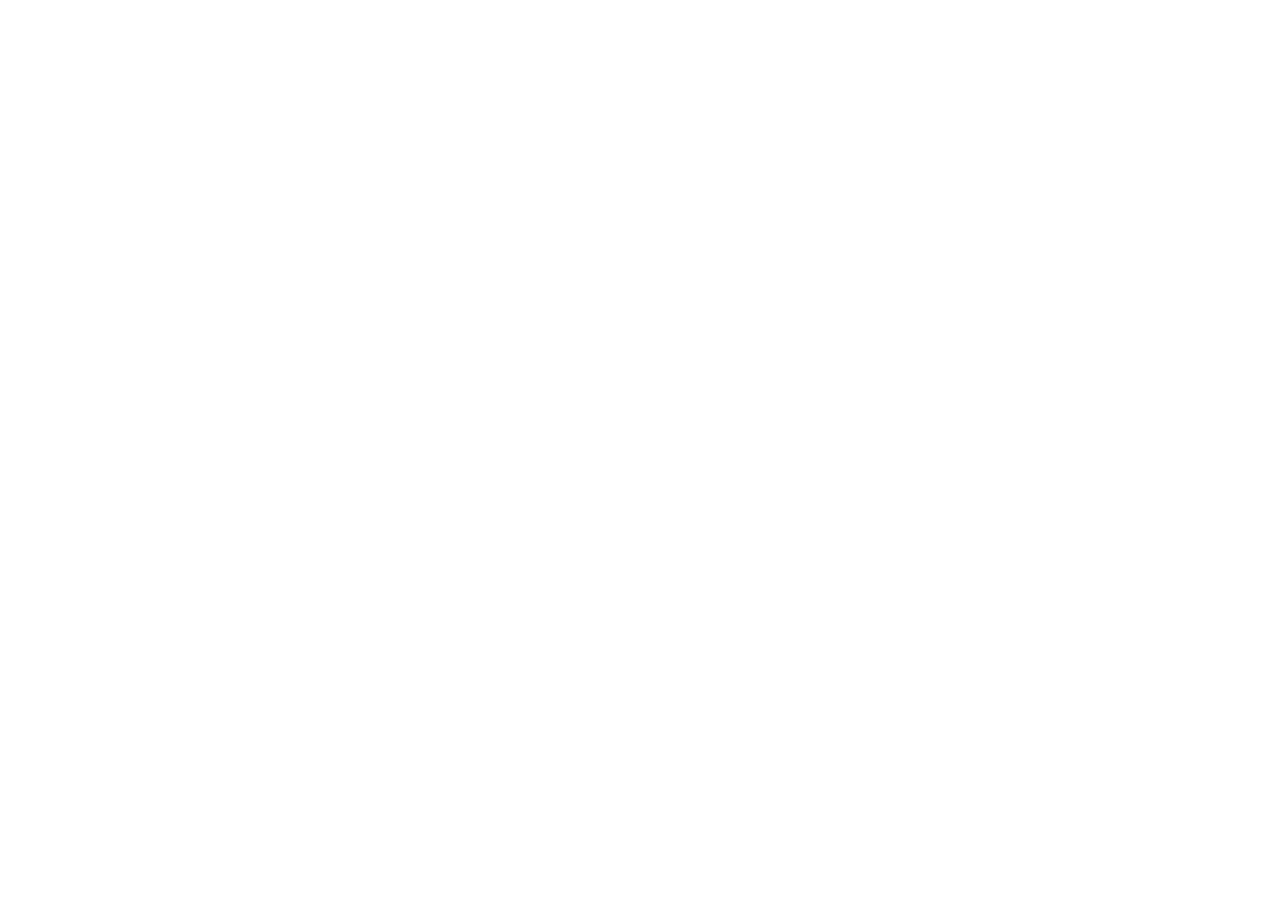
==== commit 4fbb93c7: "Update index.html" ====
--- a/index.html
+++ b/index.html
@@ -4,8 +4,8 @@
     <meta charset="UTF-8" />
     <meta name="viewport" content="width=device-width, initial-scale=1.0" />
     <title>Persuasion Engine</title>
-    <script type="module" crossorigin src="/assets/index-jseRMJNe.js"></script>
-    <link rel="stylesheet" crossorigin href="/assets/index-CmHVsy5k.css">
+    <script type="module" crossorigin src="/Persuasion-Engine/assets/index-jseRMJNe.js"></script>
+    <link rel="stylesheet" crossorigin href="/Persuasion-Engine/assets/index-CmHVsy5k.css">
   </head>
   <body>
     <div id="root"></div>
